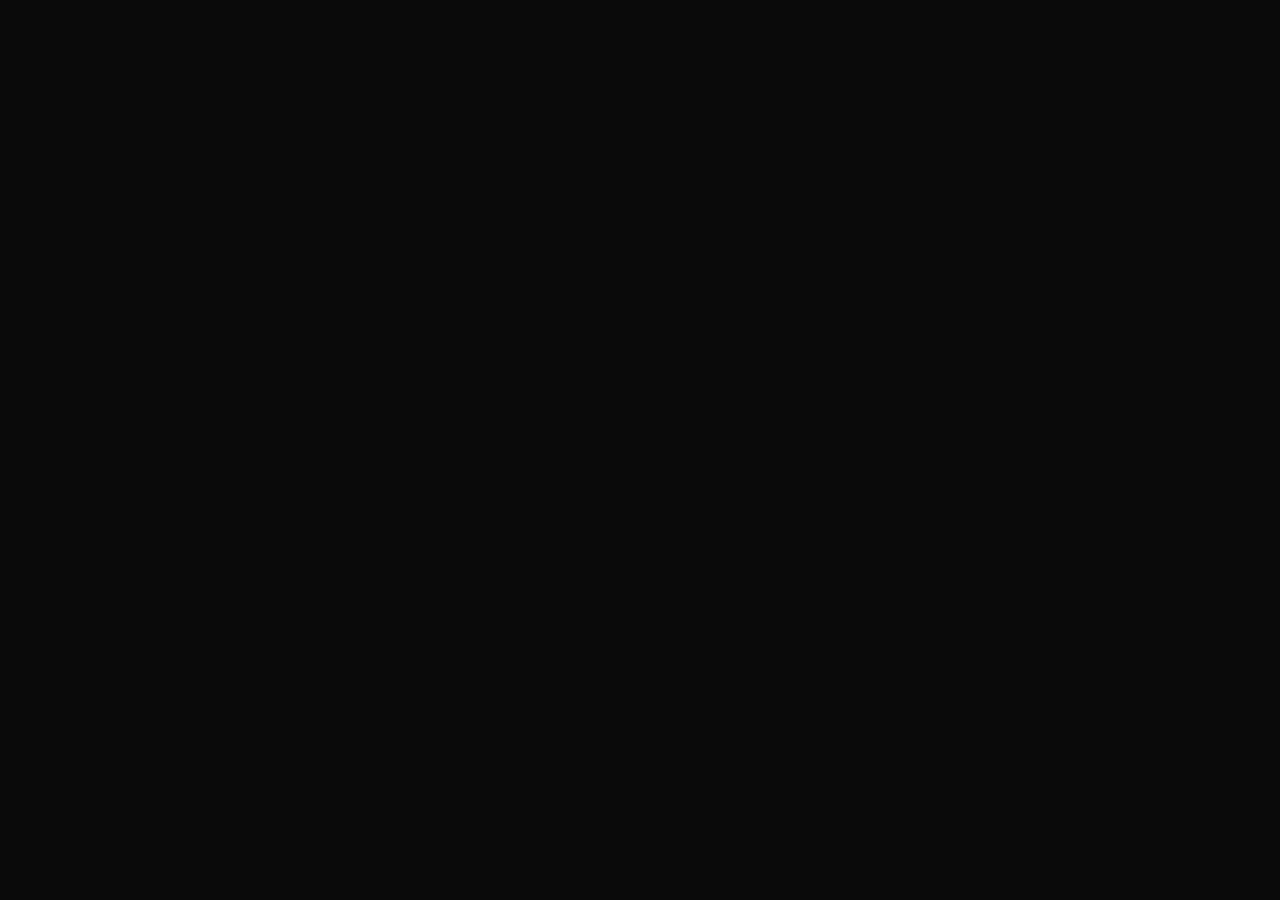
==== index.html @ dc53ba26 "feat: scaffold — HTML skeleton and CSS tokens" ====
<!DOCTYPE html>
<html lang="en">
<head>
  <meta charset="UTF-8">
  <meta name="viewport" content="width=device-width, initial-scale=1.0">
  <meta name="description" content="Rawan Zahreddine — Senior Digital Strategy & Customer Experience Leader. 8 years owning enterprise programs across FinTech, banking, energy, and automotive.">
  <title>Rawan Zahreddine — Digital Strategy & CX</title>
  <link rel="preconnect" href="https://fonts.googleapis.com">
  <link rel="preconnect" href="https://fonts.gstatic.com" crossorigin>
  <link href="https://fonts.googleapis.com/css2?family=Cormorant+Garant:ital,wght@0,300;0,400;1,300&family=Inter:wght@300;400;500;600&display=swap" rel="stylesheet">
  <link rel="stylesheet" href="styles.css">
</head>
<body>

  <nav id="nav"></nav>

  <section id="hero"></section>

  <div id="metrics"></div>

  <section id="work"></section>

  <section id="experience"></section>

  <section id="skills"></section>

  <section id="contact"></section>

  <footer id="footer"></footer>

</body>
</html>
---- styles.css ----
/* ── TOKENS ── */
:root {
  --bg:             #0A0A0A;
  --surface:        #0D0D0D;
  --surface-2:      #111111;
  --border:         #1A1A1A;
  --border-2:       #1E1E1E;
  --gold:           #C9A96E;
  --text-primary:   #FFFFFF;
  --text-secondary: #888888;
  --text-muted:     #555555;
  --text-dim:       #444444;
  --green:          #4CAF50;
  --pad-x:          56px;
  --section-y:      100px;
}

/* ── RESET ── */
*, *::before, *::after { margin: 0; padding: 0; box-sizing: border-box; }
html { scroll-behavior: smooth; }
body {
  background: var(--bg);
  color: var(--text-primary);
  font-family: 'Inter', sans-serif;
  -webkit-font-smoothing: antialiased;
  line-height: 1;
}
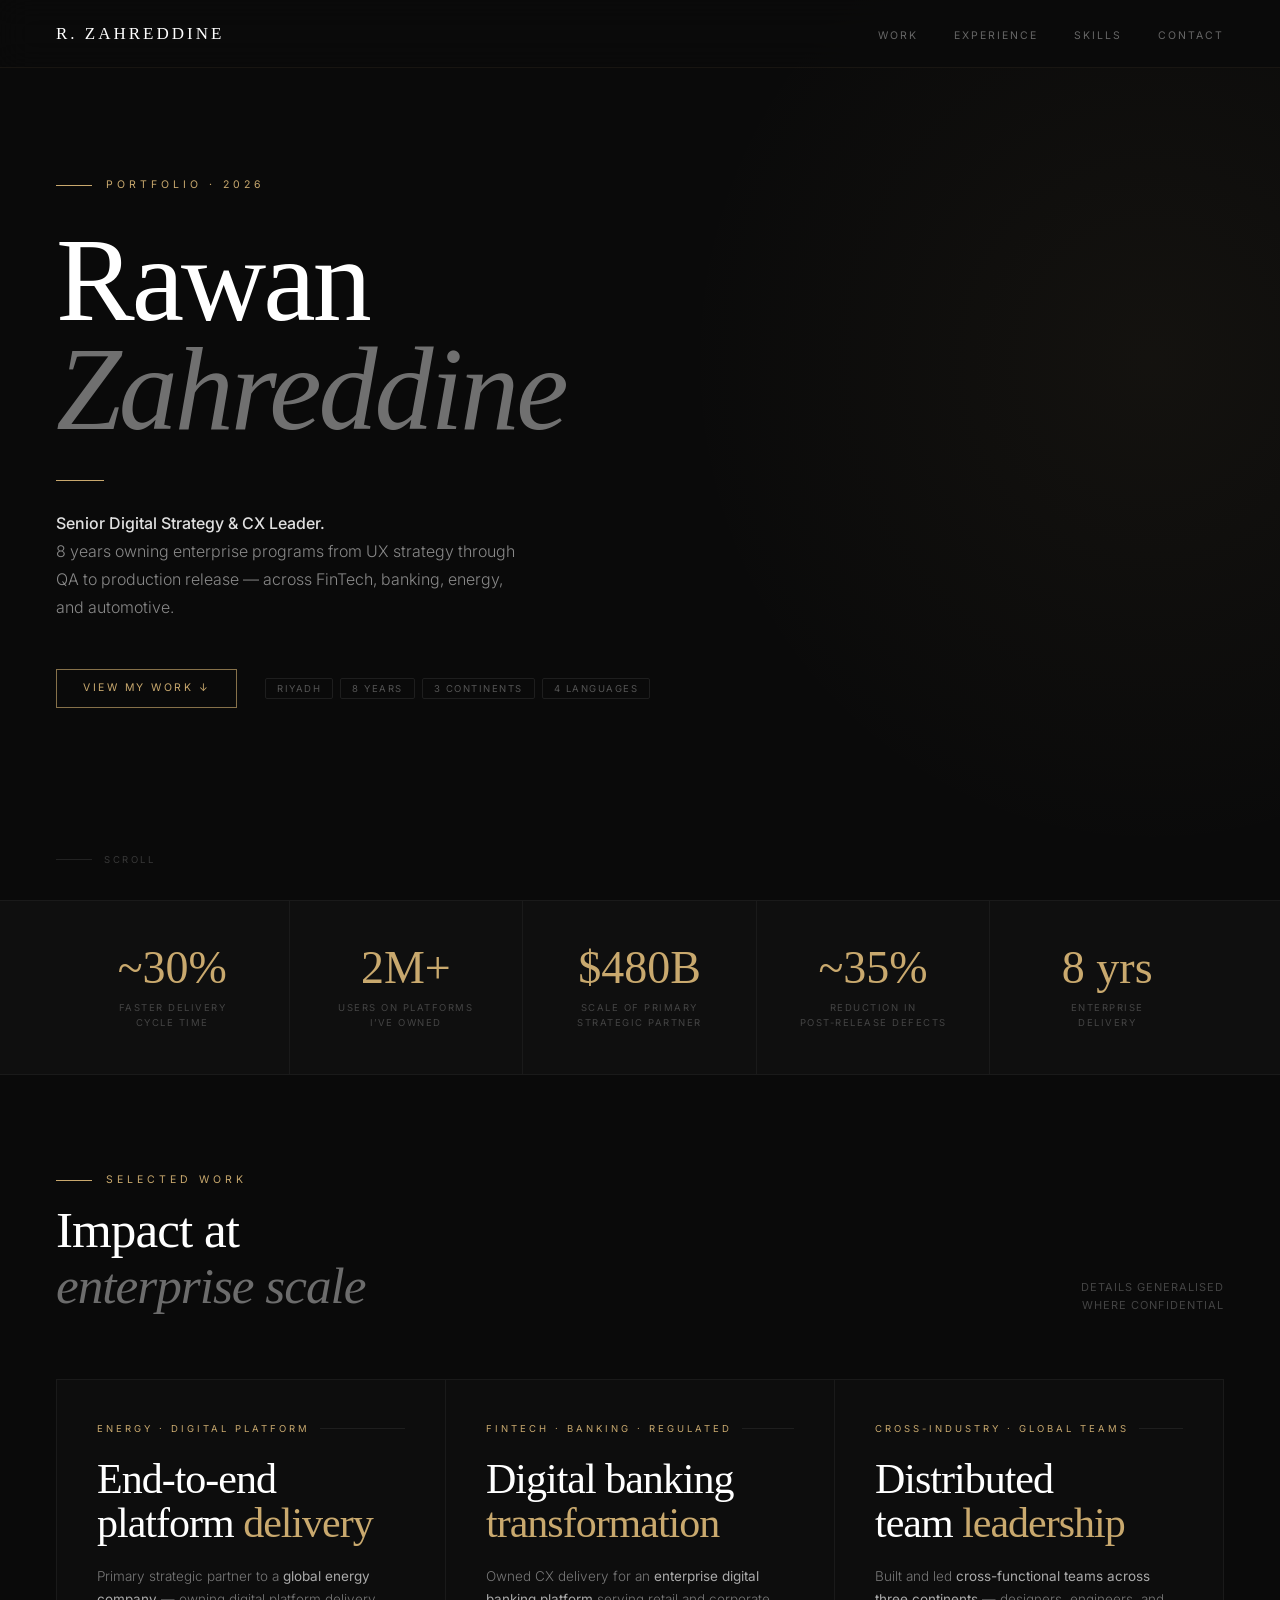
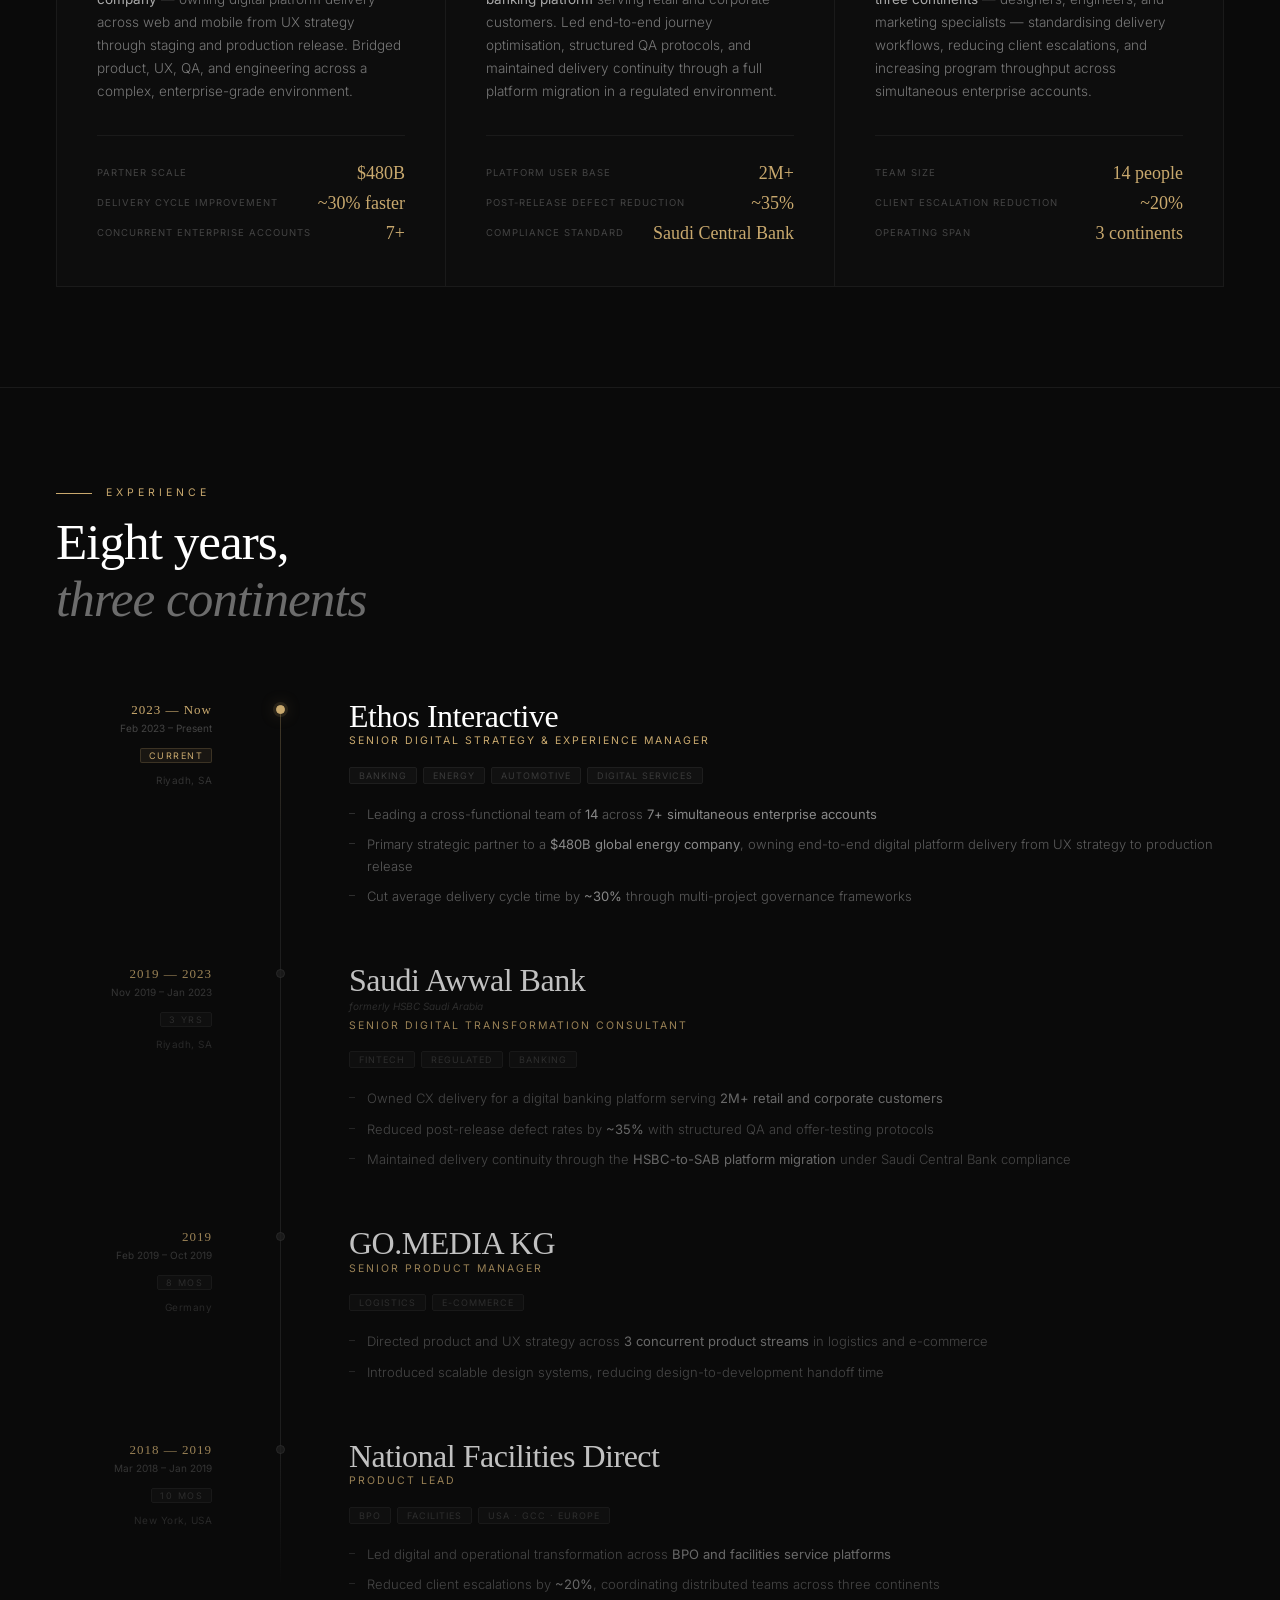
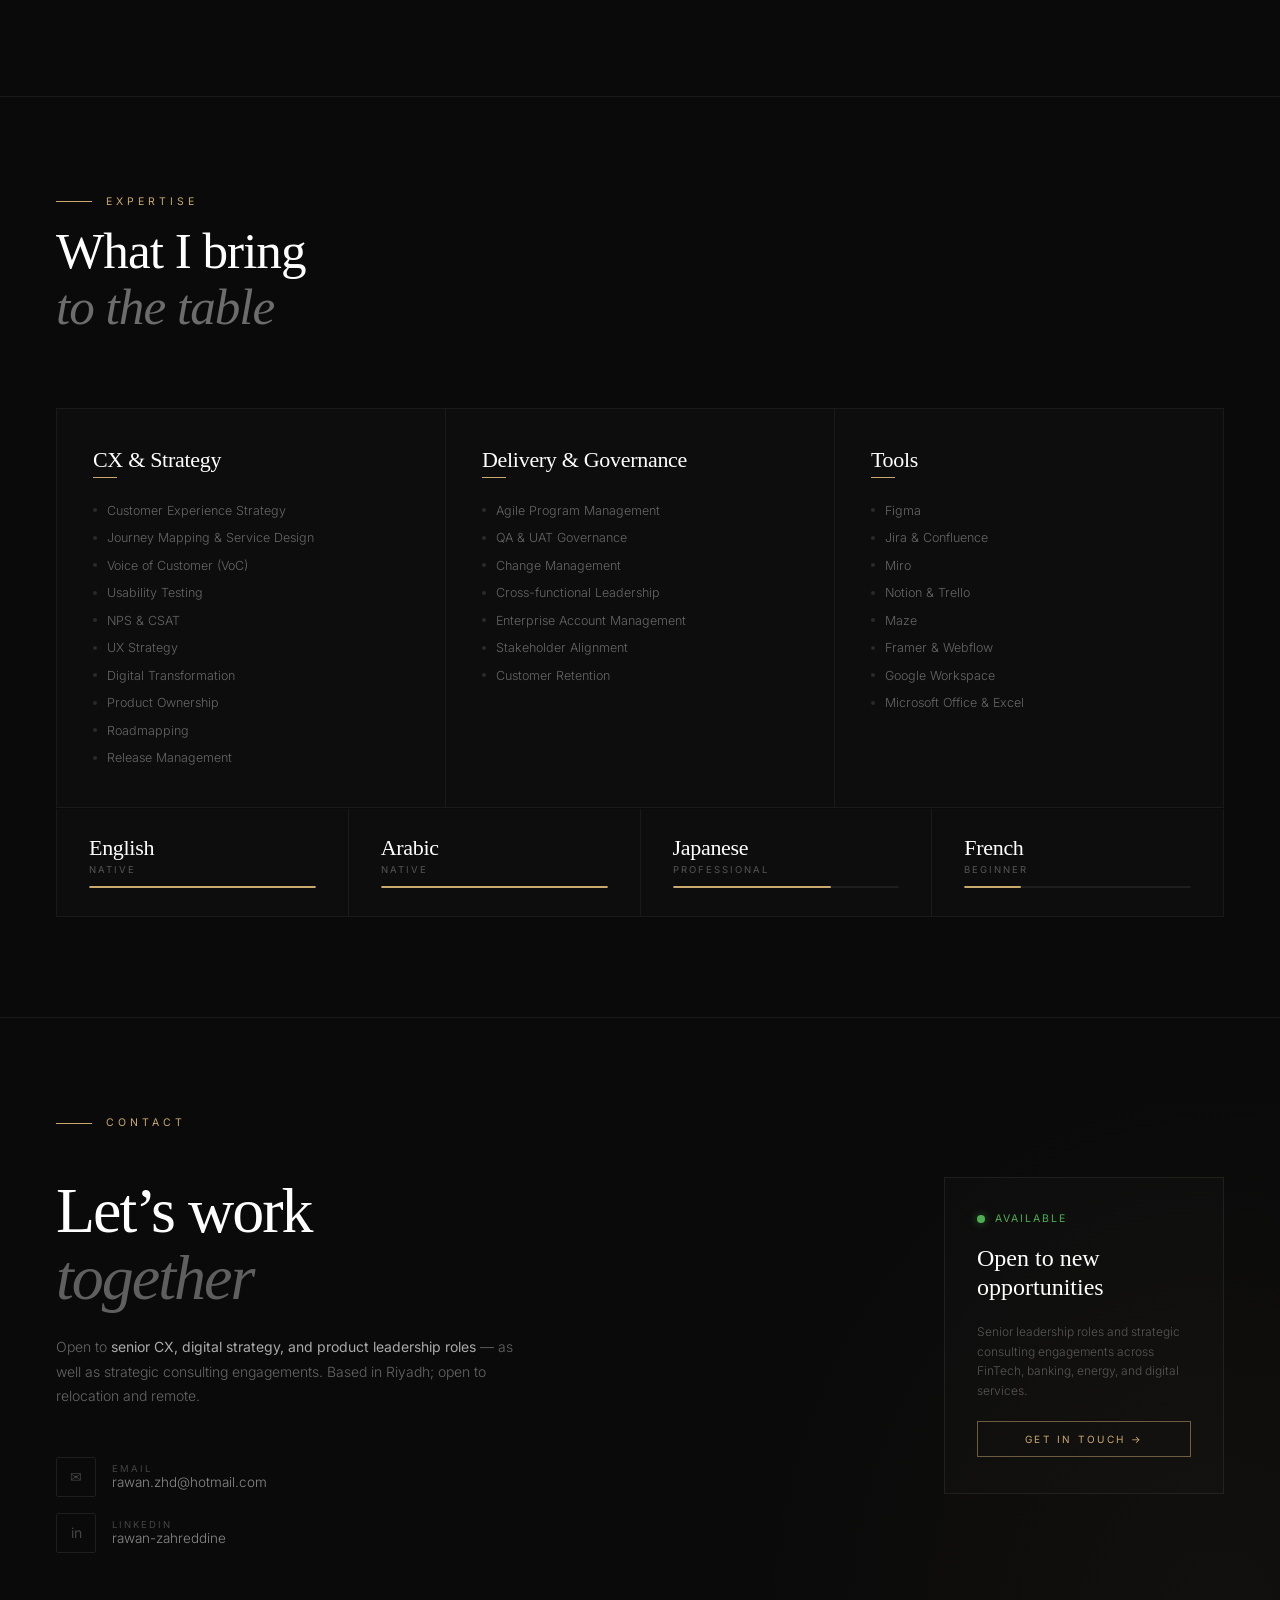
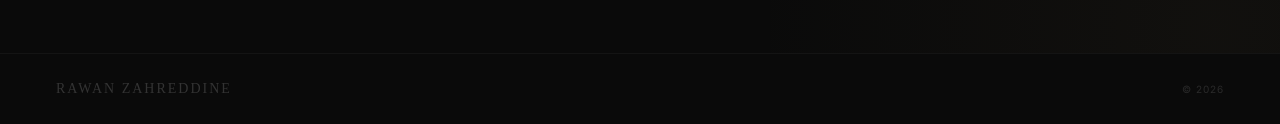
==== commit 538ca936: "feat: complete portfolio — all sections, styles, deploy instructions" ====
--- a/index.html
+++ b/index.html
@@ -4,6 +4,11 @@
   <meta charset="UTF-8">
   <meta name="viewport" content="width=device-width, initial-scale=1.0">
   <meta name="description" content="Rawan Zahreddine — Senior Digital Strategy & Customer Experience Leader. 8 years owning enterprise programs across FinTech, banking, energy, and automotive.">
+  <meta property="og:title" content="Rawan Zahreddine — Digital Strategy & CX">
+  <meta property="og:description" content="Senior Digital Strategy & CX Leader. 8 years owning enterprise programs from UX strategy through QA to production release.">
+  <meta property="og:type" content="website">
+  <meta name="twitter:card" content="summary">
+  <meta name="theme-color" content="#0A0A0A">
   <title>Rawan Zahreddine — Digital Strategy & CX</title>
   <link rel="preconnect" href="https://fonts.googleapis.com">
   <link rel="preconnect" href="https://fonts.gstatic.com" crossorigin>
@@ -12,21 +17,398 @@
 </head>
 <body>
 
-  <nav id="nav"></nav>
-
-  <section id="hero"></section>
-
-  <div id="metrics"></div>
-
-  <section id="work"></section>
-
-  <section id="experience"></section>
-
-  <section id="skills"></section>
-
-  <section id="contact"></section>
-
-  <footer id="footer"></footer>
+  <!-- NAV -->
+  <nav id="nav">
+    <span class="nav-logo">R. Zahreddine</span>
+    <ul class="nav-links">
+      <li><a href="#work">Work</a></li>
+      <li><a href="#experience">Experience</a></li>
+      <li><a href="#skills">Skills</a></li>
+      <li><a href="#contact">Contact</a></li>
+    </ul>
+  </nav>
+
+  <!-- HERO -->
+  <section id="hero">
+    <div class="hero-glow"></div>
+    <div class="hero-body">
+      <div class="hero-eyebrow">
+        <span class="eyebrow-line"></span>
+        Portfolio &middot; 2026
+      </div>
+      <h1 class="hero-name">
+        Rawan
+        <em>Zahreddine</em>
+      </h1>
+      <div class="hero-rule"></div>
+      <p class="hero-tagline">
+        <strong>Senior Digital Strategy &amp; CX Leader.</strong><br>
+        8 years owning enterprise programs from UX strategy through QA to production release &mdash; across FinTech, banking, energy, and automotive.
+      </p>
+      <div class="hero-actions">
+        <a class="cta-btn" href="#work">View My Work &darr;</a>
+        <div class="badge-row">
+          <span class="badge">Riyadh</span>
+          <span class="badge">8 Years</span>
+          <span class="badge">3 Continents</span>
+          <span class="badge">4 Languages</span>
+        </div>
+      </div>
+    </div>
+    <div class="scroll-hint">
+      <span class="scroll-track"></span>
+      Scroll
+    </div>
+  </section>
+
+  <!-- METRICS BAND -->
+  <div id="metrics">
+    <div class="metrics-inner">
+      <div class="metric-item">
+        <div class="metric-number">~30%</div>
+        <div class="metric-label">Faster delivery<br>cycle time</div>
+      </div>
+      <div class="metric-item">
+        <div class="metric-number">2M+</div>
+        <div class="metric-label">Users on platforms<br>I&rsquo;ve owned</div>
+      </div>
+      <div class="metric-item">
+        <div class="metric-number">$480B</div>
+        <div class="metric-label">Scale of primary<br>strategic partner</div>
+      </div>
+      <div class="metric-item">
+        <div class="metric-number">~35%</div>
+        <div class="metric-label">Reduction in<br>post-release defects</div>
+      </div>
+      <div class="metric-item">
+        <div class="metric-number">8 yrs</div>
+        <div class="metric-label">Enterprise<br>delivery</div>
+      </div>
+    </div>
+  </div>
+
+  <!-- IMPACT VIGNETTES -->
+  <section id="work">
+    <div class="section-header">
+      <div>
+        <div class="section-label">
+          <span class="label-line"></span>
+          Selected Work
+        </div>
+        <h2 class="section-title">
+          Impact at<br><em>enterprise scale</em>
+        </h2>
+      </div>
+      <p class="section-note">Details generalised<br>where confidential</p>
+    </div>
+
+    <div class="vignettes-grid">
+      <div class="vignette-card">
+        <div class="vcard-top-bar"></div>
+        <div class="vcard-sector">Energy &middot; Digital Platform</div>
+        <h3 class="vcard-impact">End-to-end<br>platform <span>delivery</span></h3>
+        <p class="vcard-desc">Primary strategic partner to a <strong>global energy company</strong> &mdash; owning digital platform delivery across web and mobile from UX strategy through staging and production release. Bridged product, UX, QA, and engineering across a complex, enterprise-grade environment.</p>
+        <div class="vcard-metrics">
+          <div class="vcard-metric-row">
+            <span class="vcard-key">Partner scale</span>
+            <span class="vcard-val">$480B</span>
+          </div>
+          <div class="vcard-metric-row">
+            <span class="vcard-key">Delivery cycle improvement</span>
+            <span class="vcard-val">~30% faster</span>
+          </div>
+          <div class="vcard-metric-row">
+            <span class="vcard-key">Concurrent enterprise accounts</span>
+            <span class="vcard-val">7+</span>
+          </div>
+        </div>
+      </div>
+
+      <div class="vignette-card">
+        <div class="vcard-top-bar"></div>
+        <div class="vcard-sector">FinTech &middot; Banking &middot; Regulated</div>
+        <h3 class="vcard-impact">Digital banking<br><span>transformation</span></h3>
+        <p class="vcard-desc">Owned CX delivery for an <strong>enterprise digital banking platform</strong> serving retail and corporate customers. Led end-to-end journey optimisation, structured QA protocols, and maintained delivery continuity through a full platform migration in a regulated environment.</p>
+        <div class="vcard-metrics">
+          <div class="vcard-metric-row">
+            <span class="vcard-key">Platform user base</span>
+            <span class="vcard-val">2M+</span>
+          </div>
+          <div class="vcard-metric-row">
+            <span class="vcard-key">Post-release defect reduction</span>
+            <span class="vcard-val">~35%</span>
+          </div>
+          <div class="vcard-metric-row">
+            <span class="vcard-key">Compliance standard</span>
+            <span class="vcard-val">Saudi Central Bank</span>
+          </div>
+        </div>
+      </div>
+
+      <div class="vignette-card">
+        <div class="vcard-top-bar"></div>
+        <div class="vcard-sector">Cross-Industry &middot; Global Teams</div>
+        <h3 class="vcard-impact">Distributed<br>team <span>leadership</span></h3>
+        <p class="vcard-desc">Built and led <strong>cross-functional teams across three continents</strong> &mdash; designers, engineers, and marketing specialists &mdash; standardising delivery workflows, reducing client escalations, and increasing program throughput across simultaneous enterprise accounts.</p>
+        <div class="vcard-metrics">
+          <div class="vcard-metric-row">
+            <span class="vcard-key">Team size</span>
+            <span class="vcard-val">14 people</span>
+          </div>
+          <div class="vcard-metric-row">
+            <span class="vcard-key">Client escalation reduction</span>
+            <span class="vcard-val">~20%</span>
+          </div>
+          <div class="vcard-metric-row">
+            <span class="vcard-key">Operating span</span>
+            <span class="vcard-val">3 continents</span>
+          </div>
+        </div>
+      </div>
+    </div>
+  </section>
+
+  <!-- CAREER TIMELINE -->
+  <section id="experience">
+    <div class="section-label">
+      <span class="label-line"></span>
+      Experience
+    </div>
+    <h2 class="section-title">
+      Eight years,<br><em>three continents</em>
+    </h2>
+
+    <div class="timeline">
+
+      <div class="entry entry--active">
+        <div class="entry-left">
+          <div class="entry-year">2023 &mdash; Now</div>
+          <div class="entry-dates">Feb 2023 &ndash; Present</div>
+          <div class="entry-current">Current</div>
+          <div class="entry-location">Riyadh, SA</div>
+        </div>
+        <div class="entry-dot-col"><div class="entry-dot"></div></div>
+        <div class="entry-content">
+          <div class="entry-company">Ethos Interactive</div>
+          <div class="entry-role">Senior Digital Strategy &amp; Experience Manager</div>
+          <div class="entry-tags">
+            <span class="tag">Banking</span>
+            <span class="tag">Energy</span>
+            <span class="tag">Automotive</span>
+            <span class="tag">Digital Services</span>
+          </div>
+          <ul class="entry-bullets">
+            <li>Leading a cross-functional team of <strong>14</strong> across <strong>7+ simultaneous enterprise accounts</strong></li>
+            <li>Primary strategic partner to a <strong>$480B global energy company</strong>, owning end-to-end digital platform delivery from UX strategy to production release</li>
+            <li>Cut average delivery cycle time by <strong>~30%</strong> through multi-project governance frameworks</li>
+          </ul>
+        </div>
+      </div>
+
+      <div class="entry">
+        <div class="entry-left">
+          <div class="entry-year">2019 &mdash; 2023</div>
+          <div class="entry-dates">Nov 2019 &ndash; Jan 2023</div>
+          <div class="entry-duration">3 yrs</div>
+          <div class="entry-location">Riyadh, SA</div>
+        </div>
+        <div class="entry-dot-col"><div class="entry-dot"></div></div>
+        <div class="entry-content">
+          <div class="entry-company">Saudi Awwal Bank</div>
+          <div class="entry-formerly">formerly HSBC Saudi Arabia</div>
+          <div class="entry-role">Senior Digital Transformation Consultant</div>
+          <div class="entry-tags">
+            <span class="tag">FinTech</span>
+            <span class="tag">Regulated</span>
+            <span class="tag">Banking</span>
+          </div>
+          <ul class="entry-bullets">
+            <li>Owned CX delivery for a digital banking platform serving <strong>2M+ retail and corporate customers</strong></li>
+            <li>Reduced post-release defect rates by <strong>~35%</strong> with structured QA and offer-testing protocols</li>
+            <li>Maintained delivery continuity through the <strong>HSBC-to-SAB platform migration</strong> under Saudi Central Bank compliance</li>
+          </ul>
+        </div>
+      </div>
+
+      <div class="entry">
+        <div class="entry-left">
+          <div class="entry-year">2019</div>
+          <div class="entry-dates">Feb 2019 &ndash; Oct 2019</div>
+          <div class="entry-duration">8 mos</div>
+          <div class="entry-location">Germany</div>
+        </div>
+        <div class="entry-dot-col"><div class="entry-dot"></div></div>
+        <div class="entry-content">
+          <div class="entry-company">GO.MEDIA KG</div>
+          <div class="entry-role">Senior Product Manager</div>
+          <div class="entry-tags">
+            <span class="tag">Logistics</span>
+            <span class="tag">E-commerce</span>
+          </div>
+          <ul class="entry-bullets">
+            <li>Directed product and UX strategy across <strong>3 concurrent product streams</strong> in logistics and e-commerce</li>
+            <li>Introduced scalable design systems, reducing design-to-development handoff time</li>
+          </ul>
+        </div>
+      </div>
+
+      <div class="entry">
+        <div class="entry-left">
+          <div class="entry-year">2018 &mdash; 2019</div>
+          <div class="entry-dates">Mar 2018 &ndash; Jan 2019</div>
+          <div class="entry-duration">10 mos</div>
+          <div class="entry-location">New York, USA</div>
+        </div>
+        <div class="entry-dot-col"><div class="entry-dot"></div></div>
+        <div class="entry-content">
+          <div class="entry-company">National Facilities Direct</div>
+          <div class="entry-role">Product Lead</div>
+          <div class="entry-tags">
+            <span class="tag">BPO</span>
+            <span class="tag">Facilities</span>
+            <span class="tag">USA &middot; GCC &middot; Europe</span>
+          </div>
+          <ul class="entry-bullets">
+            <li>Led digital and operational transformation across <strong>BPO and facilities service platforms</strong></li>
+            <li>Reduced client escalations by <strong>~20%</strong>, coordinating distributed teams across three continents</li>
+          </ul>
+        </div>
+      </div>
+
+    </div>
+  </section>
+
+  <!-- SKILLS & LANGUAGES -->
+  <section id="skills">
+    <div class="section-label">
+      <span class="label-line"></span>
+      Expertise
+    </div>
+    <h2 class="section-title">
+      What I bring<br><em>to the table</em>
+    </h2>
+
+    <div class="skills-grid">
+      <div class="skill-col">
+        <div class="skill-cat">CX &amp; Strategy</div>
+        <div class="skill-cat-line"></div>
+        <div class="skill-list">
+          <span class="skill-item">Customer Experience Strategy</span>
+          <span class="skill-item">Journey Mapping &amp; Service Design</span>
+          <span class="skill-item">Voice of Customer (VoC)</span>
+          <span class="skill-item">Usability Testing</span>
+          <span class="skill-item">NPS &amp; CSAT</span>
+          <span class="skill-item">UX Strategy</span>
+          <span class="skill-item">Digital Transformation</span>
+          <span class="skill-item">Product Ownership</span>
+          <span class="skill-item">Roadmapping</span>
+          <span class="skill-item">Release Management</span>
+        </div>
+      </div>
+      <div class="skill-col">
+        <div class="skill-cat">Delivery &amp; Governance</div>
+        <div class="skill-cat-line"></div>
+        <div class="skill-list">
+          <span class="skill-item">Agile Program Management</span>
+          <span class="skill-item">QA &amp; UAT Governance</span>
+          <span class="skill-item">Change Management</span>
+          <span class="skill-item">Cross-functional Leadership</span>
+          <span class="skill-item">Enterprise Account Management</span>
+          <span class="skill-item">Stakeholder Alignment</span>
+          <span class="skill-item">Customer Retention</span>
+        </div>
+      </div>
+      <div class="skill-col">
+        <div class="skill-cat">Tools</div>
+        <div class="skill-cat-line"></div>
+        <div class="skill-list">
+          <span class="skill-item">Figma</span>
+          <span class="skill-item">Jira &amp; Confluence</span>
+          <span class="skill-item">Miro</span>
+          <span class="skill-item">Notion &amp; Trello</span>
+          <span class="skill-item">Maze</span>
+          <span class="skill-item">Framer &amp; Webflow</span>
+          <span class="skill-item">Google Workspace</span>
+          <span class="skill-item">Microsoft Office &amp; Excel</span>
+        </div>
+      </div>
+    </div>
+
+    <div class="languages-row">
+      <div class="lang-item">
+        <div class="lang-name">English</div>
+        <div class="lang-level">Native</div>
+        <div class="lang-bar"><div class="lang-bar-fill" style="width:100%"></div></div>
+      </div>
+      <div class="lang-item">
+        <div class="lang-name">Arabic</div>
+        <div class="lang-level">Native</div>
+        <div class="lang-bar"><div class="lang-bar-fill" style="width:100%"></div></div>
+      </div>
+      <div class="lang-item">
+        <div class="lang-name">Japanese</div>
+        <div class="lang-level">Professional</div>
+        <div class="lang-bar"><div class="lang-bar-fill" style="width:70%"></div></div>
+      </div>
+      <div class="lang-item">
+        <div class="lang-name">French</div>
+        <div class="lang-level">Beginner</div>
+        <div class="lang-bar"><div class="lang-bar-fill" style="width:25%"></div></div>
+      </div>
+    </div>
+  </section>
+
+  <!-- CONTACT -->
+  <section id="contact">
+    <div class="contact-glow"></div>
+    <div class="section-label">
+      <span class="label-line"></span>
+      Contact
+    </div>
+    <div class="contact-inner">
+      <div class="contact-left">
+        <h2 class="contact-title">
+          Let&rsquo;s work<br><em>together</em>
+        </h2>
+        <p class="contact-desc">
+          Open to <strong>senior CX, digital strategy, and product leadership roles</strong> &mdash; as well as strategic consulting engagements. Based in Riyadh; open to relocation and remote.
+        </p>
+        <div class="contact-links">
+          <a class="contact-link" href="mailto:rawan.zhd@hotmail.com">
+            <div class="contact-link-icon">&#9993;</div>
+            <div class="contact-link-text">
+              <span class="contact-link-label">Email</span>
+              <span class="contact-link-val">rawan.zhd@hotmail.com</span>
+            </div>
+          </a>
+          <a class="contact-link" href="https://linkedin.com/in/rawan-zahreddine-2531191bb" target="_blank" rel="noopener noreferrer">
+            <div class="contact-link-icon">in</div>
+            <div class="contact-link-text">
+              <span class="contact-link-label">LinkedIn</span>
+              <span class="contact-link-val">rawan-zahreddine</span>
+            </div>
+          </a>
+        </div>
+      </div>
+      <div class="contact-right">
+        <div class="availability-card">
+          <div class="avail-dot-row">
+            <div class="avail-dot"></div>
+            <span class="avail-status">Available</span>
+          </div>
+          <div class="avail-title">Open to new opportunities</div>
+          <p class="avail-desc">Senior leadership roles and strategic consulting engagements across FinTech, banking, energy, and digital services.</p>
+          <a class="avail-cta" href="mailto:rawan.zhd@hotmail.com">Get in touch &rarr;</a>
+        </div>
+      </div>
+    </div>
+  </section>
+
+  <!-- FOOTER -->
+  <footer id="footer">
+    <span class="footer-name">Rawan Zahreddine</span>
+    <span class="footer-note">&copy; 2026</span>
+  </footer>
 
 </body>
 </html>
--- a/styles.css
+++ b/styles.css
@@ -25,3 +25,448 @@
   -webkit-font-smoothing: antialiased;
   line-height: 1;
 }
+
+/* ── NAV ── */
+#nav {
+  position: fixed; top: 0; left: 0; right: 0; z-index: 100;
+  height: 68px;
+  display: flex; align-items: center; justify-content: space-between;
+  padding: 0 var(--pad-x);
+  background: rgba(10,10,10,0.9);
+  backdrop-filter: blur(16px);
+  -webkit-backdrop-filter: blur(16px);
+  border-bottom: 1px solid rgba(201,169,110,0.08);
+}
+.nav-logo {
+  font-family: 'Cormorant Garant', serif;
+  font-size: 17px; font-weight: 300;
+  color: var(--text-primary); letter-spacing: 3px; text-transform: uppercase;
+}
+.nav-links { display: flex; gap: 36px; list-style: none; }
+.nav-links a {
+  color: #666; text-decoration: none;
+  font-size: 10.5px; letter-spacing: 2px; text-transform: uppercase;
+  transition: color 0.2s;
+}
+.nav-links a:hover { color: var(--gold); }
+
+/* ── HERO ── */
+#hero {
+  min-height: 100vh;
+  display: flex; align-items: center;
+  padding: 68px var(--pad-x) 80px;
+  position: relative; overflow: hidden;
+}
+.hero-glow {
+  position: absolute; top: 0; right: 0;
+  width: 50%; height: 100%;
+  background: radial-gradient(ellipse at 80% 40%, rgba(201,169,110,0.05) 0%, transparent 65%);
+  pointer-events: none;
+}
+.hero-body { width: 100%; max-width: 680px; }
+.hero-eyebrow {
+  display: flex; align-items: center; gap: 14px;
+  font-size: 10.5px; letter-spacing: 4px; text-transform: uppercase;
+  color: var(--gold); margin-bottom: 36px;
+}
+.eyebrow-line {
+  display: block; width: 36px; height: 1px;
+  background: var(--gold); flex-shrink: 0;
+}
+.hero-name {
+  font-family: 'Cormorant Garant', serif;
+  font-size: clamp(68px, 9.5vw, 118px);
+  font-weight: 300; line-height: 0.92; letter-spacing: -3px;
+  color: var(--text-primary); margin-bottom: 36px;
+}
+.hero-name em {
+  font-style: italic; color: rgba(255,255,255,0.42); display: block;
+}
+.hero-rule { width: 48px; height: 1px; background: var(--gold); margin-bottom: 28px; }
+.hero-tagline {
+  font-size: 16px; line-height: 1.75; color: var(--text-secondary);
+  max-width: 460px; font-weight: 300; margin-bottom: 48px;
+}
+.hero-tagline strong { color: #e0e0e0; font-weight: 500; }
+.hero-actions { display: flex; align-items: center; gap: 28px; flex-wrap: wrap; }
+.cta-btn {
+  display: inline-flex; align-items: center; gap: 12px;
+  padding: 13px 26px; border: 1px solid rgba(201,169,110,0.65);
+  color: var(--gold); font-size: 10.5px; letter-spacing: 2.5px; text-transform: uppercase;
+  text-decoration: none; background: transparent;
+  transition: all 0.25s ease; white-space: nowrap;
+}
+.cta-btn:hover { background: var(--gold); color: var(--bg); border-color: var(--gold); }
+.badge-row { display: flex; gap: 7px; flex-wrap: wrap; align-items: center; }
+.badge {
+  font-size: 9.5px; letter-spacing: 1.5px; text-transform: uppercase;
+  color: var(--text-muted); padding: 5px 11px;
+  border: 1px solid var(--border-2); border-radius: 2px; white-space: nowrap;
+}
+.scroll-hint {
+  position: absolute; bottom: 36px; left: var(--pad-x);
+  display: flex; align-items: center; gap: 12px;
+  color: #383838; font-size: 9.5px; letter-spacing: 2.5px; text-transform: uppercase;
+}
+.scroll-track {
+  width: 36px; height: 1px; background: #222;
+  position: relative; overflow: hidden; display: block;
+}
+.scroll-track::after {
+  content: ''; position: absolute; top: 0; left: -100%;
+  width: 100%; height: 100%; background: var(--gold);
+  animation: sweep 2.2s ease-in-out infinite;
+}
+@keyframes sweep { 0% { left: -100%; } 100% { left: 100%; } }
+
+/* ── METRICS BAND ── */
+#metrics {
+  background: #0F0F0F;
+  border-top: 1px solid var(--border);
+  border-bottom: 1px solid var(--border);
+  padding: 0 var(--pad-x);
+}
+.metrics-inner {
+  display: grid; grid-template-columns: repeat(5, 1fr);
+}
+.metric-item {
+  padding: 44px 16px;
+  display: flex; flex-direction: column;
+  align-items: center; justify-content: center;
+  text-align: center; gap: 10px;
+  border-right: 1px solid var(--border);
+}
+.metric-item:last-child { border-right: none; }
+.metric-number {
+  font-family: 'Cormorant Garant', serif;
+  font-size: 46px; font-weight: 300; color: var(--gold); line-height: 1;
+}
+.metric-label {
+  font-size: 9.5px; letter-spacing: 1.5px; text-transform: uppercase;
+  color: var(--text-dim); line-height: 1.55;
+}
+
+/* ── SHARED SECTION HEADER ── */
+.section-label {
+  display: flex; align-items: center; gap: 14px;
+  font-size: 10.5px; letter-spacing: 4px; text-transform: uppercase;
+  color: var(--gold); margin-bottom: 16px;
+}
+.label-line { display: block; width: 36px; height: 1px; background: var(--gold); }
+.section-title {
+  font-family: 'Cormorant Garant', serif;
+  font-size: clamp(36px, 4vw, 52px); font-weight: 300;
+  line-height: 1.1; letter-spacing: -1px; color: var(--text-primary);
+}
+.section-title em { font-style: italic; color: rgba(255,255,255,0.4); }
+
+/* ── IMPACT VIGNETTES ── */
+#work {
+  padding: var(--section-y) var(--pad-x);
+  border-bottom: 1px solid var(--border);
+}
+.section-header {
+  display: flex; align-items: flex-end; justify-content: space-between;
+  margin-bottom: 64px;
+}
+.section-note {
+  font-size: 11px; color: #444; letter-spacing: 1px;
+  text-transform: uppercase; text-align: right; line-height: 1.6;
+}
+.vignettes-grid {
+  display: grid; grid-template-columns: repeat(3, 1fr);
+  gap: 1px; background: var(--border);
+  border: 1px solid var(--border);
+}
+.vignette-card {
+  background: var(--surface);
+  padding: 44px 40px;
+  display: flex; flex-direction: column;
+  position: relative; overflow: hidden;
+  transition: background 0.3s ease;
+}
+.vignette-card:hover { background: var(--surface-2); }
+.vcard-top-bar {
+  position: absolute; top: 0; left: 0; right: 0; height: 2px;
+  background: var(--gold);
+  transform: scaleX(0); transform-origin: left;
+  transition: transform 0.4s ease;
+}
+.vignette-card:hover .vcard-top-bar { transform: scaleX(1); }
+.vcard-sector {
+  font-size: 9.5px; letter-spacing: 3px; text-transform: uppercase;
+  color: var(--gold); margin-bottom: 24px;
+  display: flex; align-items: center; gap: 10px;
+}
+.vcard-sector::after { content: ''; flex: 1; height: 1px; background: var(--border-2); }
+.vcard-impact {
+  font-family: 'Cormorant Garant', serif;
+  font-size: 42px; font-weight: 300; line-height: 1.05;
+  letter-spacing: -1px; color: var(--text-primary); margin-bottom: 20px;
+}
+.vcard-impact span { color: var(--gold); }
+.vcard-desc {
+  font-size: 13.5px; line-height: 1.7; color: #777;
+  font-weight: 300; margin-bottom: 32px; flex: 1;
+}
+.vcard-desc strong { color: #aaa; font-weight: 400; }
+.vcard-metrics {
+  display: flex; flex-direction: column; gap: 12px;
+  border-top: 1px solid var(--border); padding-top: 28px;
+}
+.vcard-metric-row {
+  display: flex; align-items: center; justify-content: space-between; gap: 16px;
+}
+.vcard-key { font-size: 9.5px; letter-spacing: 1px; text-transform: uppercase; color: var(--text-dim); }
+.vcard-val {
+  font-family: 'Cormorant Garant', serif;
+  font-size: 18px; font-weight: 300; color: var(--gold); white-space: nowrap;
+}
+
+/* ── CAREER TIMELINE ── */
+#experience {
+  padding: var(--section-y) var(--pad-x);
+  border-bottom: 1px solid var(--border);
+}
+#experience .section-title { margin-bottom: 72px; }
+
+.timeline {
+  position: relative;
+  display: flex; flex-direction: column;
+}
+.timeline::before {
+  content: '';
+  position: absolute;
+  left: 224px; top: 10px; bottom: 10px; width: 1px;
+  background: linear-gradient(to bottom, rgba(201,169,110,0.3), var(--border-2) 15%, var(--border-2) 85%, transparent);
+}
+.entry {
+  display: flex;
+  position: relative;
+  padding-bottom: 56px;
+  opacity: 0.75;
+  transition: opacity 0.2s;
+}
+.entry:last-child { padding-bottom: 0; }
+.entry--active { opacity: 1; }
+.entry:hover { opacity: 1; }
+
+.entry-left {
+  width: 196px; flex-shrink: 0;
+  padding-right: 40px; text-align: right; padding-top: 4px;
+}
+.entry-year {
+  font-family: 'Cormorant Garant', serif;
+  font-size: 13px; font-weight: 300; color: var(--gold); letter-spacing: 1px; margin-bottom: 4px;
+}
+.entry-dates { font-size: 10px; color: var(--text-dim); line-height: 1.7; margin-bottom: 8px; }
+.entry-duration {
+  display: inline-block; font-size: 9px; letter-spacing: 1.5px; text-transform: uppercase;
+  color: #383838; background: var(--surface-2);
+  border: 1px solid var(--border-2); padding: 2px 8px; border-radius: 2px; margin-bottom: 8px;
+}
+.entry-current {
+  display: inline-block; font-size: 9px; letter-spacing: 1.5px; text-transform: uppercase;
+  color: var(--gold); background: rgba(201,169,110,0.08);
+  border: 1px solid rgba(201,169,110,0.2); padding: 2px 8px; border-radius: 2px; margin-bottom: 8px;
+}
+.entry-location { font-size: 10px; color: #333; letter-spacing: 0.5px; margin-top: 4px; }
+
+.entry-dot-col {
+  width: 57px; flex-shrink: 0;
+  display: flex; justify-content: center; padding-top: 6px;
+}
+.entry-dot {
+  width: 9px; height: 9px; border-radius: 50%;
+  background: var(--border-2); border: 1.5px solid #333;
+  flex-shrink: 0; position: relative; z-index: 1;
+  transition: background 0.3s, border-color 0.3s, box-shadow 0.3s;
+}
+.entry--active .entry-dot {
+  background: var(--gold); border-color: var(--gold);
+  box-shadow: 0 0 0 3px rgba(201,169,110,0.12), 0 0 16px rgba(201,169,110,0.35);
+}
+.entry:hover .entry-dot { background: var(--gold); border-color: var(--gold); }
+
+.entry-content { flex: 1; padding-left: 40px; }
+.entry-company {
+  font-family: 'Cormorant Garant', serif;
+  font-size: 32px; font-weight: 400; color: var(--text-primary);
+  letter-spacing: -0.5px; line-height: 1.1; margin-bottom: 2px;
+}
+.entry-formerly { font-size: 10px; color: #383838; font-style: italic; margin-bottom: 10px; }
+.entry-role {
+  font-size: 10.5px; letter-spacing: 2px; text-transform: uppercase;
+  color: var(--gold); margin-bottom: 20px;
+}
+.entry-tags { display: flex; gap: 6px; flex-wrap: wrap; margin-bottom: 20px; }
+.tag {
+  font-size: 9px; letter-spacing: 1px; text-transform: uppercase;
+  color: #3A3A3A; background: var(--surface-2);
+  border: 1px solid var(--border-2); border-radius: 2px; padding: 3px 9px;
+}
+.entry-bullets { list-style: none; display: flex; flex-direction: column; gap: 9px; }
+.entry-bullets li {
+  font-size: 13px; line-height: 1.65; color: #5A5A5A;
+  font-weight: 300; padding-left: 18px; position: relative;
+}
+.entry-bullets li::before {
+  content: ''; position: absolute; left: 0; top: 9px;
+  width: 6px; height: 1px; background: #2E2E2E;
+}
+.entry-bullets li strong { color: #888; font-weight: 400; }
+
+/* ── SKILLS ── */
+#skills {
+  padding: var(--section-y) var(--pad-x);
+  border-bottom: 1px solid var(--border);
+}
+#skills .section-title { margin-bottom: 72px; }
+
+.skills-grid {
+  display: grid; grid-template-columns: repeat(3, 1fr);
+  gap: 1px; background: var(--border);
+  border: 1px solid var(--border); margin-bottom: 1px;
+}
+.skill-col { background: var(--surface); padding: 40px 36px; }
+.skill-cat {
+  font-family: 'Cormorant Garant', serif;
+  font-size: 22px; font-weight: 300; color: var(--text-primary);
+  letter-spacing: -0.3px; margin-bottom: 6px;
+}
+.skill-cat-line { width: 24px; height: 1px; background: var(--gold); margin-bottom: 24px; }
+.skill-list { display: flex; flex-direction: column; gap: 10px; }
+.skill-item {
+  display: flex; align-items: center; gap: 10px;
+  font-size: 12.5px; color: #666; font-weight: 300; line-height: 1.4;
+  cursor: default; transition: color 0.2s;
+}
+.skill-item::before {
+  content: ''; display: block; width: 4px; height: 4px;
+  border-radius: 50%; background: #2A2A2A; flex-shrink: 0;
+  transition: background 0.2s;
+}
+.skill-item:hover { color: #aaa; }
+.skill-item:hover::before { background: var(--gold); }
+
+.languages-row {
+  display: grid; grid-template-columns: repeat(4, 1fr);
+  gap: 1px; background: var(--border);
+  border: 1px solid var(--border); border-top: none;
+}
+.lang-item { background: var(--surface); padding: 28px 32px; }
+.lang-name {
+  font-family: 'Cormorant Garant', serif;
+  font-size: 22px; font-weight: 300; color: var(--text-primary);
+  letter-spacing: -0.3px; margin-bottom: 6px;
+}
+.lang-level {
+  font-size: 9.5px; letter-spacing: 2px; text-transform: uppercase;
+  color: var(--text-muted); margin-bottom: 12px;
+}
+.lang-bar {
+  height: 2px; background: var(--border-2); border-radius: 1px;
+  position: relative; overflow: hidden;
+}
+.lang-bar-fill {
+  position: absolute; left: 0; top: 0; bottom: 0;
+  background: var(--gold); border-radius: 1px;
+}
+
+/* ── CONTACT ── */
+#contact {
+  padding: var(--section-y) var(--pad-x);
+  position: relative; overflow: hidden;
+}
+.contact-glow {
+  position: absolute; bottom: -20%; right: -5%;
+  width: 50%; height: 120%;
+  background: radial-gradient(ellipse at 80% 80%, rgba(201,169,110,0.04) 0%, transparent 65%);
+  pointer-events: none;
+}
+#contact .section-label { margin-bottom: 48px; }
+.contact-inner {
+  display: flex; justify-content: space-between;
+  align-items: flex-start; gap: 80px;
+}
+.contact-left { max-width: 480px; }
+.contact-title {
+  font-family: 'Cormorant Garant', serif;
+  font-size: clamp(40px, 5vw, 64px); font-weight: 300;
+  line-height: 1.05; letter-spacing: -2px; color: var(--text-primary);
+  margin-bottom: 24px;
+}
+.contact-title em { font-style: italic; color: rgba(255,255,255,0.35); }
+.contact-desc {
+  font-size: 14px; line-height: 1.75; color: #666;
+  font-weight: 300; margin-bottom: 48px;
+}
+.contact-desc strong { color: #aaa; font-weight: 400; }
+.contact-links { display: flex; flex-direction: column; gap: 16px; }
+.contact-link {
+  display: flex; align-items: center; gap: 16px;
+  text-decoration: none; transition: all 0.2s;
+}
+.contact-link-icon {
+  width: 40px; height: 40px; border: 1px solid var(--border-2);
+  display: flex; align-items: center; justify-content: center;
+  font-size: 14px; color: var(--text-dim); border-radius: 2px;
+  transition: all 0.2s; flex-shrink: 0;
+}
+.contact-link:hover .contact-link-icon {
+  border-color: var(--gold); color: var(--gold);
+  background: rgba(201,169,110,0.05);
+}
+.contact-link-text { display: flex; flex-direction: column; gap: 2px; }
+.contact-link-label {
+  font-size: 9.5px; letter-spacing: 2px; text-transform: uppercase; color: var(--text-dim);
+}
+.contact-link-val {
+  font-size: 13.5px; color: var(--text-secondary); font-weight: 300;
+  transition: color 0.2s;
+}
+.contact-link:hover .contact-link-val { color: var(--gold); }
+
+.contact-right { flex-shrink: 0; width: 280px; }
+.availability-card {
+  background: var(--surface); border: 1px solid var(--border-2);
+  padding: 36px 32px;
+  display: flex; flex-direction: column; gap: 20px;
+}
+.avail-dot-row { display: flex; align-items: center; gap: 10px; }
+.avail-dot {
+  width: 8px; height: 8px; border-radius: 50%; background: var(--green);
+  box-shadow: 0 0 8px rgba(76,175,80,0.5); flex-shrink: 0;
+  animation: avail-pulse 2.5s ease-in-out infinite;
+}
+@keyframes avail-pulse {
+  0%, 100% { box-shadow: 0 0 8px rgba(76,175,80,0.5); }
+  50%       { box-shadow: 0 0 16px rgba(76,175,80,0.8); }
+}
+.avail-status {
+  font-size: 10.5px; letter-spacing: 2px; text-transform: uppercase; color: var(--green);
+}
+.avail-title {
+  font-family: 'Cormorant Garant', serif;
+  font-size: 24px; font-weight: 300; color: var(--text-primary); line-height: 1.2;
+}
+.avail-desc { font-size: 12px; color: var(--text-muted); line-height: 1.65; font-weight: 300; }
+.avail-cta {
+  display: inline-flex; align-items: center; justify-content: center; gap: 10px;
+  padding: 12px 20px; border: 1px solid rgba(201,169,110,0.5);
+  color: var(--gold); font-size: 10px; letter-spacing: 2.5px; text-transform: uppercase;
+  text-decoration: none; background: transparent; transition: all 0.25s ease;
+}
+.avail-cta:hover { background: var(--gold); color: var(--bg); border-color: var(--gold); }
+
+/* ── FOOTER ── */
+#footer {
+  padding: 28px var(--pad-x);
+  border-top: 1px solid #141414;
+  display: flex; justify-content: space-between; align-items: center;
+}
+.footer-name {
+  font-family: 'Cormorant Garant', serif;
+  font-size: 14px; font-weight: 300; color: #333; letter-spacing: 2px; text-transform: uppercase;
+}
+.footer-note { font-size: 10px; color: #2A2A2A; letter-spacing: 1px; }
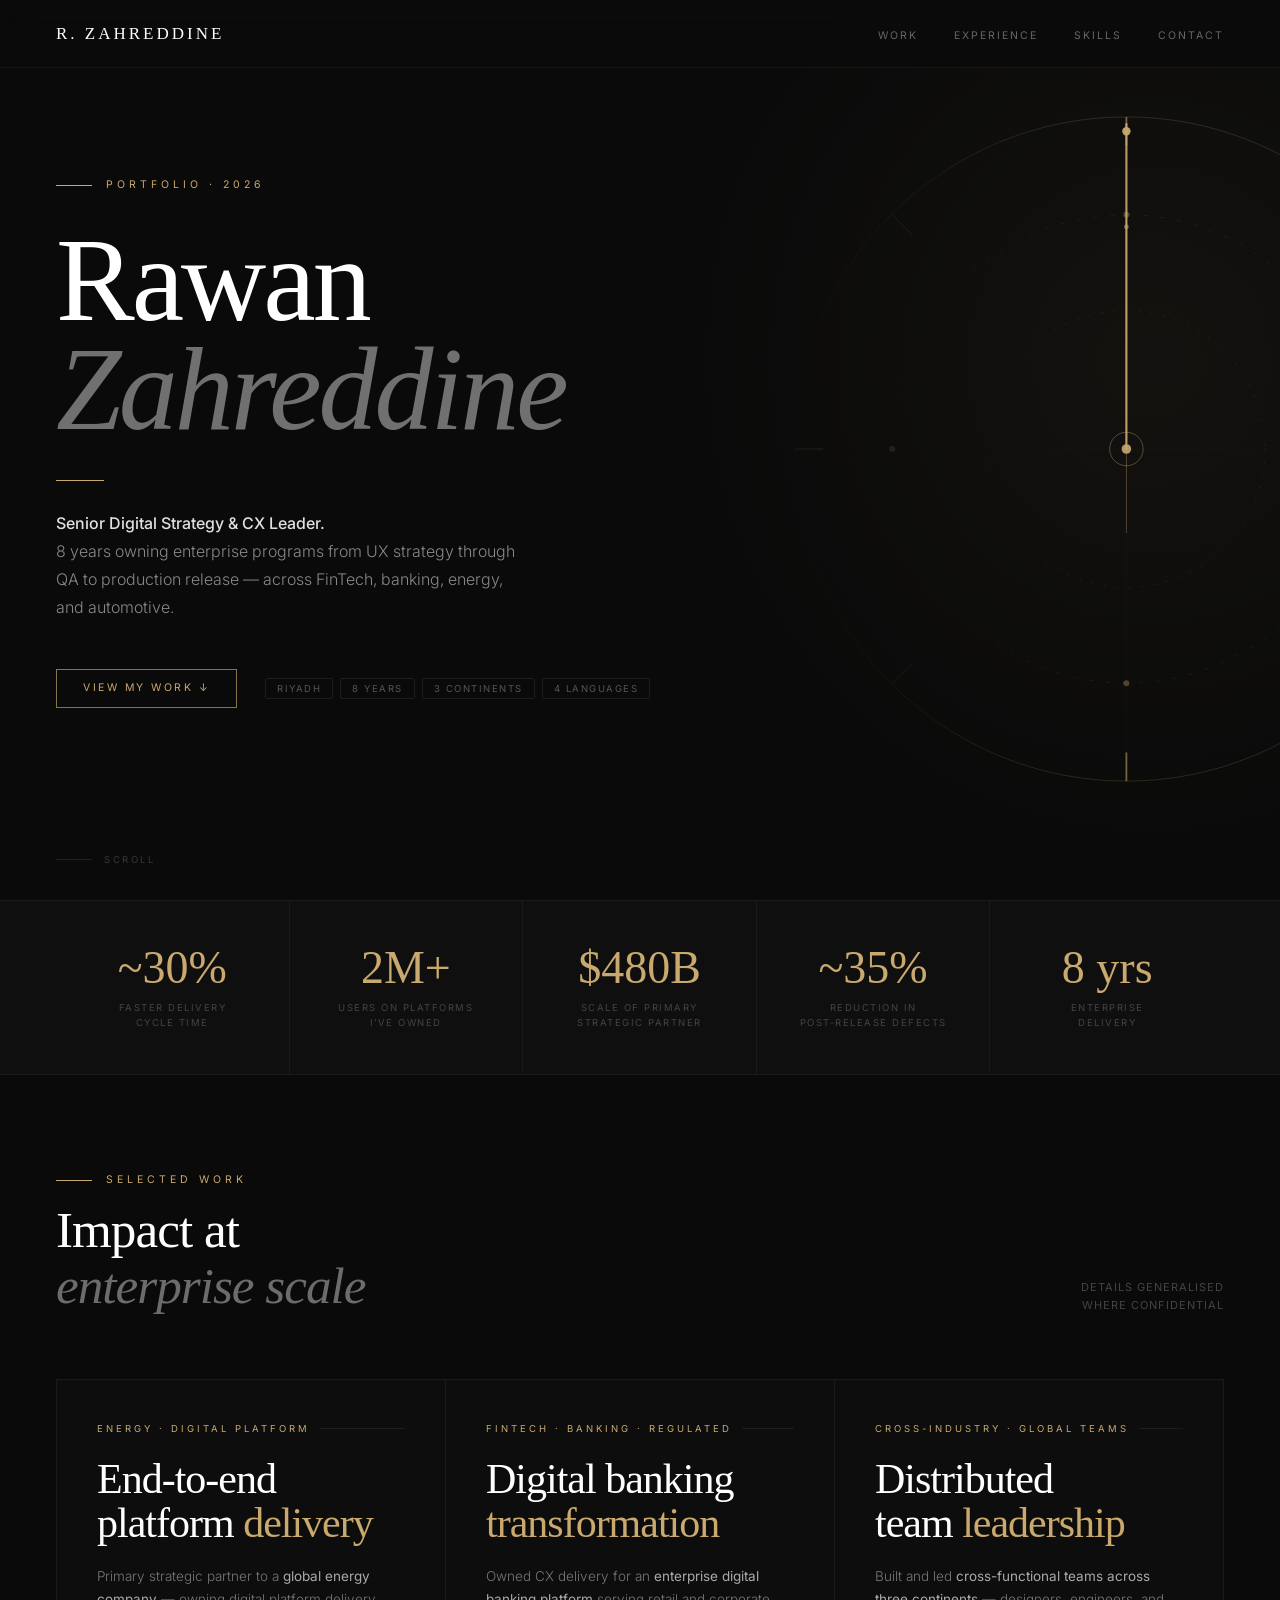
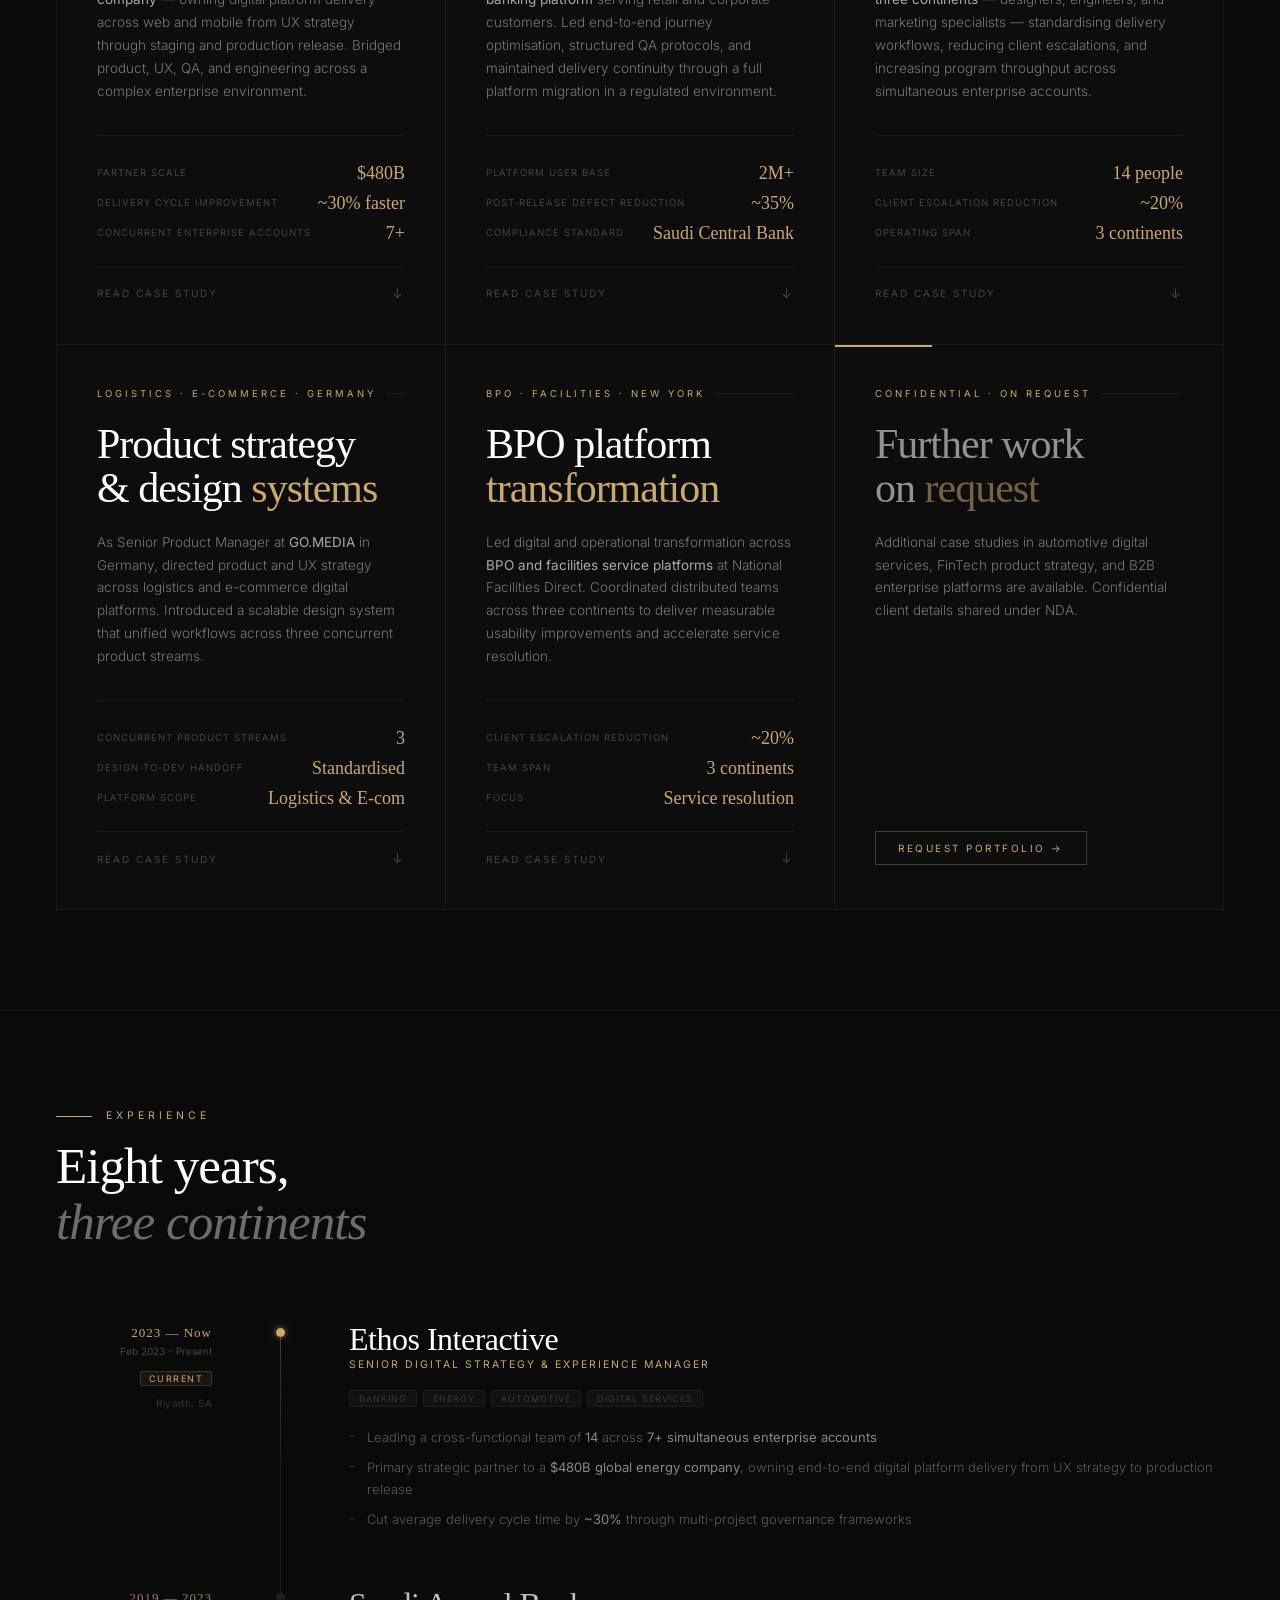
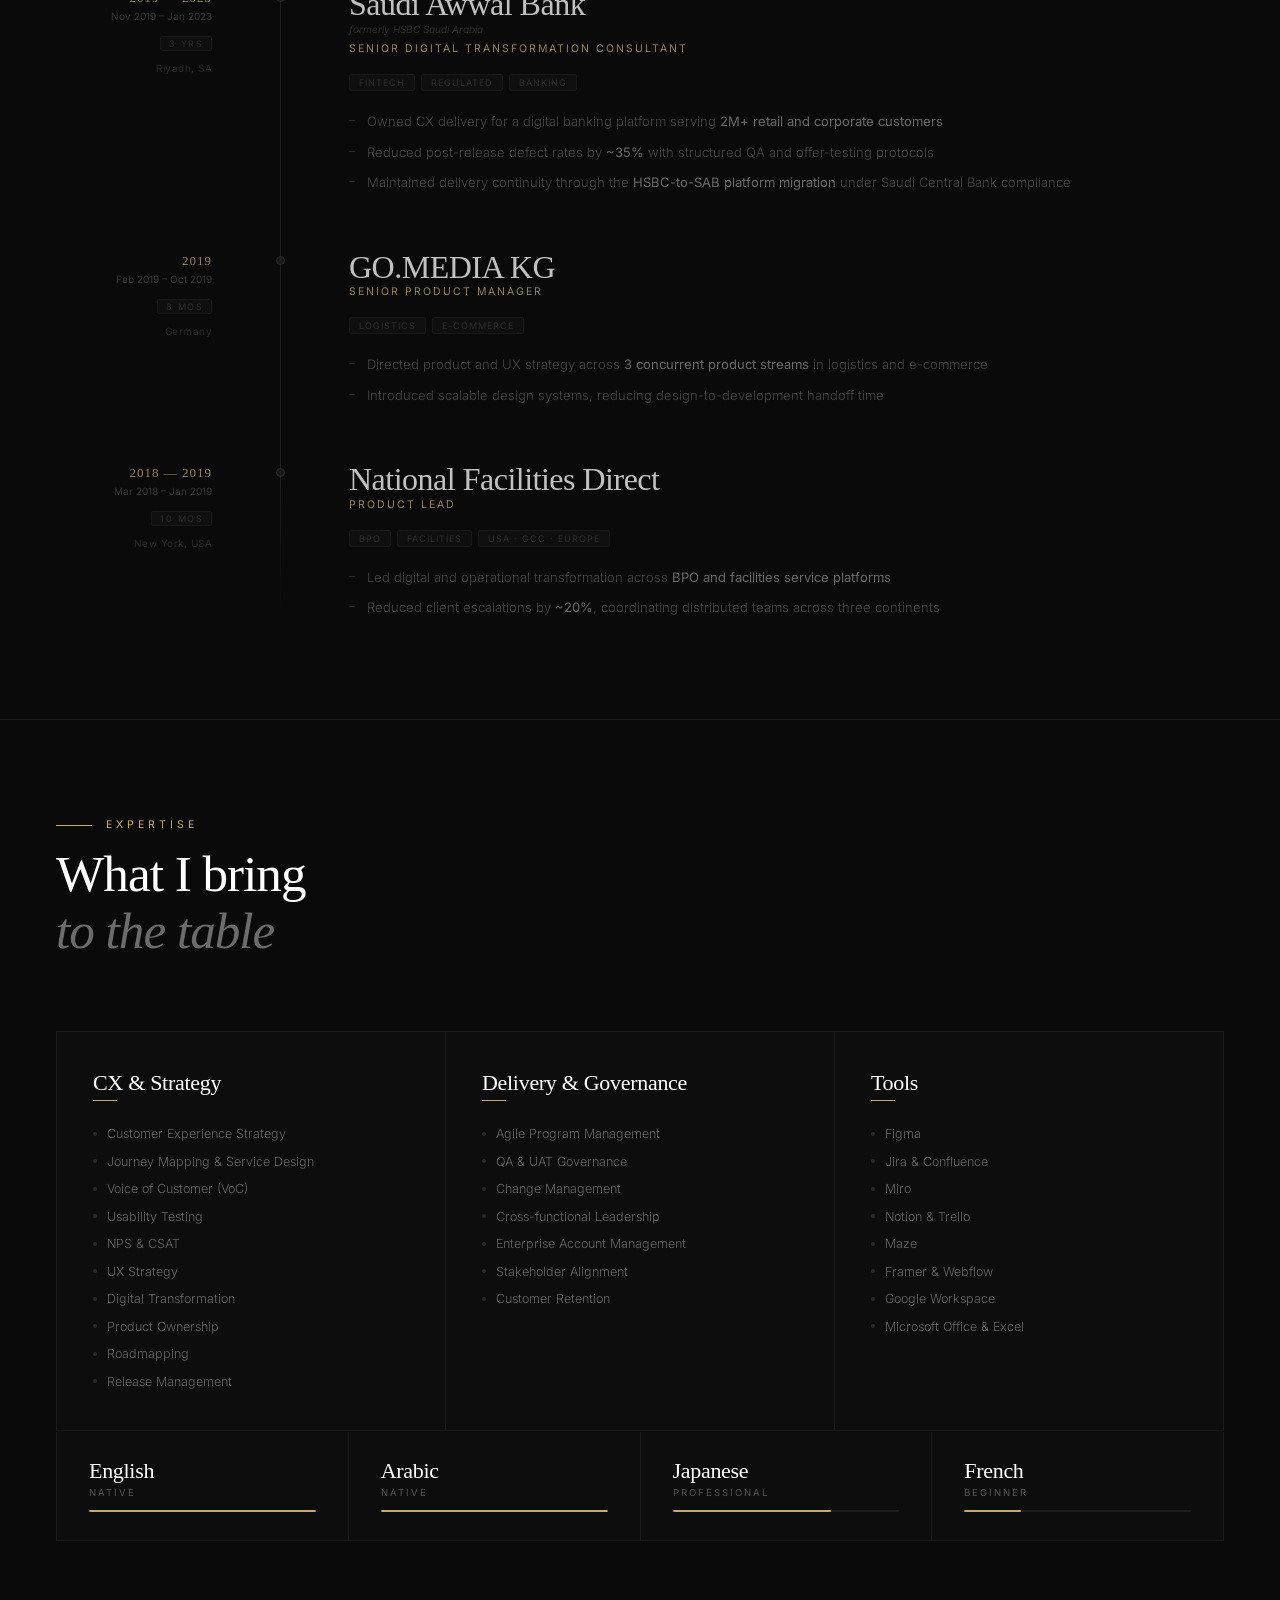
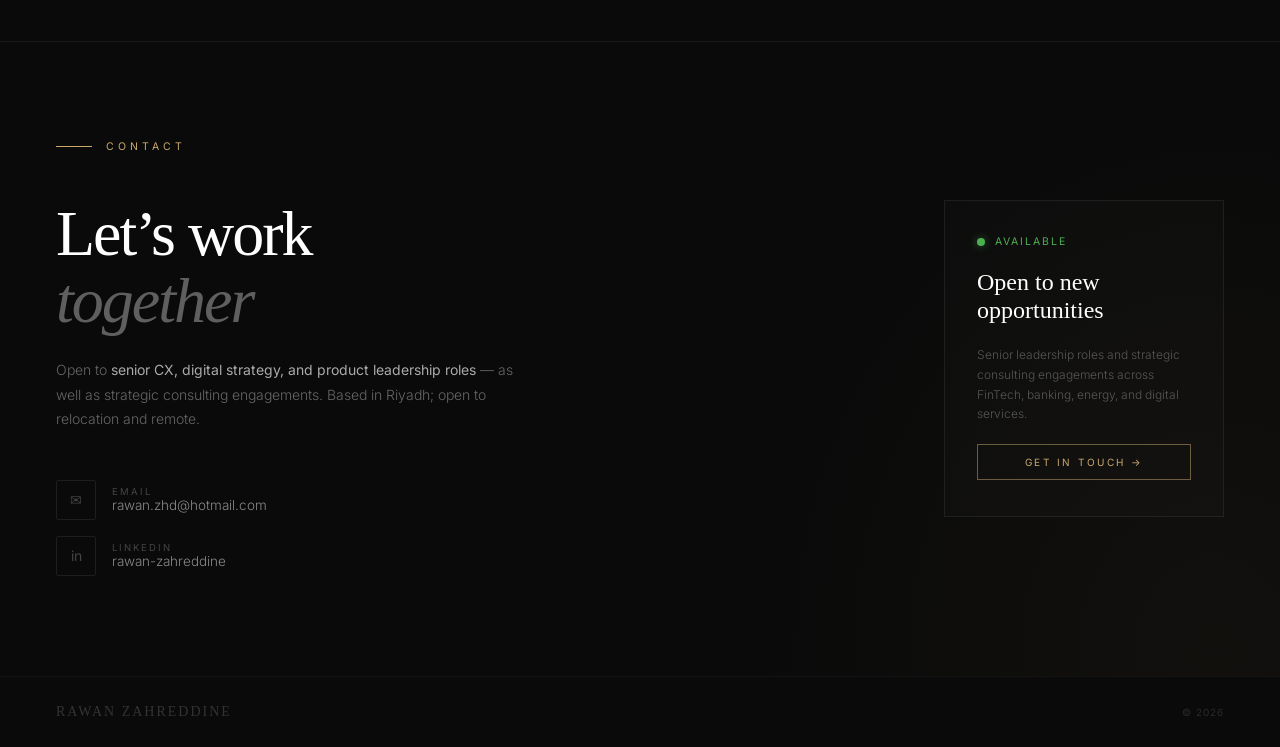
==== commit 351f1ee3: "feat: expandable case studies, animated compass, headshot processing - 5 project cards as <details>/" ====
--- a/index.html
+++ b/index.html
@@ -55,6 +55,48 @@
         </div>
       </div>
     </div>
+    <div class="hero-compass" aria-hidden="true">
+      <svg class="compass-svg" viewBox="0 0 600 600" fill="none" xmlns="http://www.w3.org/2000/svg">
+        <!-- Outer ring -->
+        <circle cx="300" cy="300" r="278" stroke="#C9A96E" stroke-width="0.7" stroke-opacity="0.22"/>
+        <!-- Cardinal tick marks -->
+        <line x1="300" y1="22"  x2="300" y2="46"  stroke="#C9A96E" stroke-width="1.5" stroke-opacity="0.55"/>
+        <line x1="578" y1="300" x2="554" y2="300" stroke="#C9A96E" stroke-width="1.5" stroke-opacity="0.55"/>
+        <line x1="300" y1="578" x2="300" y2="554" stroke="#C9A96E" stroke-width="1.5" stroke-opacity="0.55"/>
+        <line x1="22"  y1="300" x2="46"  y2="300" stroke="#C9A96E" stroke-width="1.5" stroke-opacity="0.55"/>
+        <!-- Minor tick marks at 45° -->
+        <line x1="496" y1="104" x2="479" y2="121" stroke="#C9A96E" stroke-width="0.8" stroke-opacity="0.3"/>
+        <line x1="496" y1="496" x2="479" y2="479" stroke="#C9A96E" stroke-width="0.8" stroke-opacity="0.3"/>
+        <line x1="104" y1="496" x2="121" y2="479" stroke="#C9A96E" stroke-width="0.8" stroke-opacity="0.3"/>
+        <line x1="104" y1="104" x2="121" y2="121" stroke="#C9A96E" stroke-width="0.8" stroke-opacity="0.3"/>
+        <!-- Mid ring dashed -->
+        <circle cx="300" cy="300" r="196" stroke="#C9A96E" stroke-width="0.5" stroke-opacity="0.16" stroke-dasharray="3 11"/>
+        <!-- Cardinal dots on mid ring -->
+        <circle cx="300" cy="104" r="2.5" fill="#C9A96E" fill-opacity="0.35"/>
+        <circle cx="496" cy="300" r="2.5" fill="#C9A96E" fill-opacity="0.35"/>
+        <circle cx="300" cy="496" r="2.5" fill="#C9A96E" fill-opacity="0.35"/>
+        <circle cx="104" cy="300" r="2.5" fill="#C9A96E" fill-opacity="0.35"/>
+        <!-- Inner ring -->
+        <circle cx="300" cy="300" r="116" stroke="#C9A96E" stroke-width="0.5" stroke-opacity="0.2" stroke-dasharray="1.5 9"/>
+        <!-- Crosshair guides (very faint) -->
+        <line x1="300" y1="22"  x2="300" y2="578" stroke="#C9A96E" stroke-width="0.3" stroke-opacity="0.08"/>
+        <line x1="22"  y1="300" x2="578" y2="300" stroke="#C9A96E" stroke-width="0.3" stroke-opacity="0.08"/>
+        <!-- Centre hub -->
+        <circle cx="300" cy="300" r="14" stroke="#C9A96E" stroke-width="0.8" stroke-opacity="0.4"/>
+        <circle cx="300" cy="300" r="4"  fill="#C9A96E"   fill-opacity="0.9"/>
+        <!-- Primary rotating arm (25s) -->
+        <g class="compass-arm-primary">
+          <line x1="300" y1="300" x2="300" y2="28" stroke="#C9A96E" stroke-width="1.8" stroke-opacity="0.9" stroke-linecap="round"/>
+          <line x1="300" y1="300" x2="300" y2="370" stroke="#C9A96E" stroke-width="0.8" stroke-opacity="0.35" stroke-linecap="round"/>
+          <circle cx="300" cy="34" r="3.5" fill="#C9A96E" fill-opacity="0.95"/>
+        </g>
+        <!-- Secondary counter-rotating arm (50s) -->
+        <g class="compass-arm-secondary">
+          <line x1="300" y1="300" x2="300" y2="108" stroke="#C9A96E" stroke-width="0.9" stroke-opacity="0.45" stroke-linecap="round"/>
+          <circle cx="300" cy="114" r="2" fill="#C9A96E" fill-opacity="0.55"/>
+        </g>
+      </svg>
+    </div>
     <div class="scroll-hint">
       <span class="scroll-track"></span>
       Scroll
@@ -103,68 +145,263 @@
     </div>
 
     <div class="vignettes-grid">
-      <div class="vignette-card">
-        <div class="vcard-top-bar"></div>
-        <div class="vcard-sector">Energy &middot; Digital Platform</div>
-        <h3 class="vcard-impact">End-to-end<br>platform <span>delivery</span></h3>
-        <p class="vcard-desc">Primary strategic partner to a <strong>global energy company</strong> &mdash; owning digital platform delivery across web and mobile from UX strategy through staging and production release. Bridged product, UX, QA, and engineering across a complex, enterprise-grade environment.</p>
-        <div class="vcard-metrics">
-          <div class="vcard-metric-row">
-            <span class="vcard-key">Partner scale</span>
-            <span class="vcard-val">$480B</span>
-          </div>
-          <div class="vcard-metric-row">
-            <span class="vcard-key">Delivery cycle improvement</span>
-            <span class="vcard-val">~30% faster</span>
-          </div>
-          <div class="vcard-metric-row">
-            <span class="vcard-key">Concurrent enterprise accounts</span>
-            <span class="vcard-val">7+</span>
-          </div>
-        </div>
-      </div>
-
-      <div class="vignette-card">
-        <div class="vcard-top-bar"></div>
-        <div class="vcard-sector">FinTech &middot; Banking &middot; Regulated</div>
-        <h3 class="vcard-impact">Digital banking<br><span>transformation</span></h3>
-        <p class="vcard-desc">Owned CX delivery for an <strong>enterprise digital banking platform</strong> serving retail and corporate customers. Led end-to-end journey optimisation, structured QA protocols, and maintained delivery continuity through a full platform migration in a regulated environment.</p>
-        <div class="vcard-metrics">
-          <div class="vcard-metric-row">
-            <span class="vcard-key">Platform user base</span>
-            <span class="vcard-val">2M+</span>
-          </div>
-          <div class="vcard-metric-row">
-            <span class="vcard-key">Post-release defect reduction</span>
-            <span class="vcard-val">~35%</span>
-          </div>
-          <div class="vcard-metric-row">
-            <span class="vcard-key">Compliance standard</span>
-            <span class="vcard-val">Saudi Central Bank</span>
-          </div>
-        </div>
-      </div>
-
-      <div class="vignette-card">
-        <div class="vcard-top-bar"></div>
-        <div class="vcard-sector">Cross-Industry &middot; Global Teams</div>
-        <h3 class="vcard-impact">Distributed<br>team <span>leadership</span></h3>
-        <p class="vcard-desc">Built and led <strong>cross-functional teams across three continents</strong> &mdash; designers, engineers, and marketing specialists &mdash; standardising delivery workflows, reducing client escalations, and increasing program throughput across simultaneous enterprise accounts.</p>
-        <div class="vcard-metrics">
-          <div class="vcard-metric-row">
-            <span class="vcard-key">Team size</span>
-            <span class="vcard-val">14 people</span>
-          </div>
-          <div class="vcard-metric-row">
-            <span class="vcard-key">Client escalation reduction</span>
-            <span class="vcard-val">~20%</span>
-          </div>
-          <div class="vcard-metric-row">
-            <span class="vcard-key">Operating span</span>
-            <span class="vcard-val">3 continents</span>
-          </div>
-        </div>
-      </div>
+
+      <!-- Card 1: Energy Platform Delivery -->
+      <details class="vignette-card">
+        <summary>
+          <div class="vcard-top-bar"></div>
+          <div class="vcard-sector">Energy &middot; Digital Platform</div>
+          <h3 class="vcard-impact">End-to-end<br>platform <span>delivery</span></h3>
+          <p class="vcard-desc">Primary strategic partner to a <strong>global energy company</strong> &mdash; owning digital platform delivery across web and mobile from UX strategy through staging and production release. Bridged product, UX, QA, and engineering across a complex enterprise environment.</p>
+          <div class="vcard-metrics">
+            <div class="vcard-metric-row">
+              <span class="vcard-key">Partner scale</span>
+              <span class="vcard-val">$480B</span>
+            </div>
+            <div class="vcard-metric-row">
+              <span class="vcard-key">Delivery cycle improvement</span>
+              <span class="vcard-val">~30% faster</span>
+            </div>
+            <div class="vcard-metric-row">
+              <span class="vcard-key">Concurrent enterprise accounts</span>
+              <span class="vcard-val">7+</span>
+            </div>
+          </div>
+          <div class="vcard-expand-row">
+            <span class="vcard-expand-label">Read case study</span>
+            <span class="vcard-expand-arrow">&#8595;</span>
+          </div>
+        </summary>
+        <div class="vcard-expanded">
+          <div class="cs-grid">
+            <div class="cs-block">
+              <div class="cs-block-label">Challenge</div>
+              <p class="cs-body">A global energy company with a $480B valuation needed a delivery partner to own the full digital lifecycle &mdash; from UX strategy through staging to production release across web and mobile. The environment demanded synchronised execution across multiple workstreams with minimal tolerance for delays or quality gaps.</p>
+            </div>
+            <div class="cs-block">
+              <div class="cs-block-label">Approach</div>
+              <ul class="cs-bullets">
+                <li>Operated as primary strategic partner, accountable end-to-end for delivery continuity</li>
+                <li>Established multi-project governance frameworks for simultaneous workstreams</li>
+                <li>Standardised UX-to-release pipeline with defined handoff protocols between design, QA, and engineering</li>
+                <li>Bridged stakeholder communication across product, technology, and executive layers</li>
+              </ul>
+            </div>
+            <div class="cs-block cs-block--outcome">
+              <div class="cs-block-label">Outcome</div>
+              <p class="cs-body">Cut average delivery cycle time by ~30%. Maintained delivery continuity and program quality across 7+ simultaneous enterprise accounts, with this partnership as the anchor engagement throughout.</p>
+            </div>
+          </div>
+        </div>
+      </details>
+
+      <!-- Card 2: Digital Banking Transformation -->
+      <details class="vignette-card">
+        <summary>
+          <div class="vcard-top-bar"></div>
+          <div class="vcard-sector">FinTech &middot; Banking &middot; Regulated</div>
+          <h3 class="vcard-impact">Digital banking<br><span>transformation</span></h3>
+          <p class="vcard-desc">Owned CX delivery for an <strong>enterprise digital banking platform</strong> serving retail and corporate customers. Led end-to-end journey optimisation, structured QA protocols, and maintained delivery continuity through a full platform migration in a regulated environment.</p>
+          <div class="vcard-metrics">
+            <div class="vcard-metric-row">
+              <span class="vcard-key">Platform user base</span>
+              <span class="vcard-val">2M+</span>
+            </div>
+            <div class="vcard-metric-row">
+              <span class="vcard-key">Post-release defect reduction</span>
+              <span class="vcard-val">~35%</span>
+            </div>
+            <div class="vcard-metric-row">
+              <span class="vcard-key">Compliance standard</span>
+              <span class="vcard-val">Saudi Central Bank</span>
+            </div>
+          </div>
+          <div class="vcard-expand-row">
+            <span class="vcard-expand-label">Read case study</span>
+            <span class="vcard-expand-arrow">&#8595;</span>
+          </div>
+        </summary>
+        <div class="vcard-expanded">
+          <div class="cs-grid">
+            <div class="cs-block">
+              <div class="cs-block-label">Challenge</div>
+              <p class="cs-body">Saudi Awwal Bank (formerly HSBC Saudi Arabia) required end-to-end CX ownership for a platform serving 2M+ retail and corporate customers &mdash; in a tightly regulated environment undergoing a full HSBC-to-SAB platform migration under Saudi Central Bank compliance requirements.</p>
+            </div>
+            <div class="cs-block">
+              <div class="cs-block-label">Approach</div>
+              <ul class="cs-bullets">
+                <li>Owned the full CX delivery cycle from journey design through QA sign-off to production release</li>
+                <li>Introduced structured offer-testing and defect-tracking protocols tailored to a regulated banking context</li>
+                <li>Maintained SAMA compliance alignment and regulatory timelines throughout the migration</li>
+                <li>Optimised end-to-end customer journeys to improve on-platform engagement and task completion rates</li>
+              </ul>
+            </div>
+            <div class="cs-block cs-block--outcome">
+              <div class="cs-block-label">Outcome</div>
+              <p class="cs-body">Reduced post-release defect rates by ~35%. Delivered the HSBC&rarr;SAB platform migration without service disruption or regulatory incidents across a 2M+ user base.</p>
+            </div>
+          </div>
+        </div>
+      </details>
+
+      <!-- Card 3: Distributed Team Leadership -->
+      <details class="vignette-card">
+        <summary>
+          <div class="vcard-top-bar"></div>
+          <div class="vcard-sector">Cross-Industry &middot; Global Teams</div>
+          <h3 class="vcard-impact">Distributed<br>team <span>leadership</span></h3>
+          <p class="vcard-desc">Built and led <strong>cross-functional teams across three continents</strong> &mdash; designers, engineers, and marketing specialists &mdash; standardising delivery workflows, reducing client escalations, and increasing program throughput across simultaneous enterprise accounts.</p>
+          <div class="vcard-metrics">
+            <div class="vcard-metric-row">
+              <span class="vcard-key">Team size</span>
+              <span class="vcard-val">14 people</span>
+            </div>
+            <div class="vcard-metric-row">
+              <span class="vcard-key">Client escalation reduction</span>
+              <span class="vcard-val">~20%</span>
+            </div>
+            <div class="vcard-metric-row">
+              <span class="vcard-key">Operating span</span>
+              <span class="vcard-val">3 continents</span>
+            </div>
+          </div>
+          <div class="vcard-expand-row">
+            <span class="vcard-expand-label">Read case study</span>
+            <span class="vcard-expand-arrow">&#8595;</span>
+          </div>
+        </summary>
+        <div class="vcard-expanded">
+          <div class="cs-grid">
+            <div class="cs-block">
+              <div class="cs-block-label">Challenge</div>
+              <p class="cs-body">Leading a cross-functional team of 14 designers, engineers, and marketing specialists across three continents required consistent delivery standards, reliable escalation paths, and a shared operating rhythm &mdash; all while maintaining throughput across 7+ simultaneous enterprise accounts.</p>
+            </div>
+            <div class="cs-block">
+              <div class="cs-block-label">Approach</div>
+              <ul class="cs-bullets">
+                <li>Built cross-functional governance structures adapted for distributed, multi-timezone operations</li>
+                <li>Defined standardised delivery workflows and handoff protocols across design, engineering, and marketing</li>
+                <li>Implemented cadence frameworks to maintain stakeholder alignment across all accounts</li>
+                <li>Developed performance tracking to sustain throughput and surface blockers early</li>
+              </ul>
+            </div>
+            <div class="cs-block cs-block--outcome">
+              <div class="cs-block-label">Outcome</div>
+              <p class="cs-body">Reduced client escalations by ~20%. Increased program throughput while maintaining team cohesion across global operations spanning Europe, GCC, and the Americas.</p>
+            </div>
+          </div>
+        </div>
+      </details>
+
+      <!-- Card 4: GO.MEDIA Design Systems -->
+      <details class="vignette-card">
+        <summary>
+          <div class="vcard-top-bar"></div>
+          <div class="vcard-sector">Logistics &middot; E-commerce &middot; Germany</div>
+          <h3 class="vcard-impact">Product strategy<br>&amp; design <span>systems</span></h3>
+          <p class="vcard-desc">As Senior Product Manager at <strong>GO.MEDIA</strong> in Germany, directed product and UX strategy across logistics and e-commerce digital platforms. Introduced a scalable design system that unified workflows across three concurrent product streams.</p>
+          <div class="vcard-metrics">
+            <div class="vcard-metric-row">
+              <span class="vcard-key">Concurrent product streams</span>
+              <span class="vcard-val">3</span>
+            </div>
+            <div class="vcard-metric-row">
+              <span class="vcard-key">Design-to-dev handoff</span>
+              <span class="vcard-val">Standardised</span>
+            </div>
+            <div class="vcard-metric-row">
+              <span class="vcard-key">Platform scope</span>
+              <span class="vcard-val">Logistics &amp; E-com</span>
+            </div>
+          </div>
+          <div class="vcard-expand-row">
+            <span class="vcard-expand-label">Read case study</span>
+            <span class="vcard-expand-arrow">&#8595;</span>
+          </div>
+        </summary>
+        <div class="vcard-expanded">
+          <div class="cs-grid">
+            <div class="cs-block">
+              <div class="cs-block-label">Challenge</div>
+              <p class="cs-body">Three concurrent product streams in logistics and e-commerce operated on divergent design conventions, causing inconsistency, rework, and slow handoff cycles between design and development teams &mdash; each stream effectively running its own ad-hoc process.</p>
+            </div>
+            <div class="cs-block">
+              <div class="cs-block-label">Approach</div>
+              <ul class="cs-bullets">
+                <li>Built a shared design system &mdash; component library, design tokens, and documentation &mdash; as a single source of truth</li>
+                <li>Standardised design-to-development handoff protocols across all three product streams</li>
+                <li>Applied consistent UX strategy frameworks to align product and engineering on shared conventions</li>
+                <li>Facilitated cross-stream design reviews to maintain quality and convergence over time</li>
+              </ul>
+            </div>
+            <div class="cs-block cs-block--outcome">
+              <div class="cs-block-label">Outcome</div>
+              <p class="cs-body">Significantly reduced design-to-development handoff time. Improved consistency across all three product streams and enabled faster iteration by eliminating design divergence between teams.</p>
+            </div>
+          </div>
+        </div>
+      </details>
+
+      <!-- Card 5: National Facilities Direct -->
+      <details class="vignette-card">
+        <summary>
+          <div class="vcard-top-bar"></div>
+          <div class="vcard-sector">BPO &middot; Facilities &middot; New York</div>
+          <h3 class="vcard-impact">BPO platform<br><span>transformation</span></h3>
+          <p class="vcard-desc">Led digital and operational transformation across <strong>BPO and facilities service platforms</strong> at National Facilities Direct. Coordinated distributed teams across three continents to deliver measurable usability improvements and accelerate service resolution.</p>
+          <div class="vcard-metrics">
+            <div class="vcard-metric-row">
+              <span class="vcard-key">Client escalation reduction</span>
+              <span class="vcard-val">~20%</span>
+            </div>
+            <div class="vcard-metric-row">
+              <span class="vcard-key">Team span</span>
+              <span class="vcard-val">3 continents</span>
+            </div>
+            <div class="vcard-metric-row">
+              <span class="vcard-key">Focus</span>
+              <span class="vcard-val">Service resolution</span>
+            </div>
+          </div>
+          <div class="vcard-expand-row">
+            <span class="vcard-expand-label">Read case study</span>
+            <span class="vcard-expand-arrow">&#8595;</span>
+          </div>
+        </summary>
+        <div class="vcard-expanded">
+          <div class="cs-grid">
+            <div class="cs-block">
+              <div class="cs-block-label">Challenge</div>
+              <p class="cs-body">BPO and facilities service platforms were generating client escalations due to usability friction and slow service resolution. Coordinating delivery across teams in the USA, GCC, and Europe added significant operational complexity to an already pressured environment.</p>
+            </div>
+            <div class="cs-block">
+              <div class="cs-block-label">Approach</div>
+              <ul class="cs-bullets">
+                <li>Mapped end-to-end service workflows to identify and prioritise friction points</li>
+                <li>Led system usability improvements through structured product delivery cycles</li>
+                <li>Established escalation management and client communication frameworks</li>
+                <li>Built coordination protocols for distributed teams operating across three time zones</li>
+              </ul>
+            </div>
+            <div class="cs-block cs-block--outcome">
+              <div class="cs-block-label">Outcome</div>
+              <p class="cs-body">Reduced client escalations by ~20%. Accelerated service resolution times and improved client satisfaction across enterprise accounts, establishing a repeatable model for cross-continental delivery.</p>
+            </div>
+          </div>
+        </div>
+      </details>
+
+      <!-- Card 6: More on request -->
+      <div class="vignette-card vignette-card--more">
+        <div class="vcard-top-bar vcard-top-bar--static"></div>
+        <div class="vcard-sector">Confidential &middot; On Request</div>
+        <div class="vcard-more-body">
+          <h3 class="vcard-impact vcard-impact--dim">Further work<br>on <span>request</span></h3>
+          <p class="vcard-desc">Additional case studies in automotive digital services, FinTech product strategy, and B2B enterprise platforms are available. Confidential client details shared under NDA.</p>
+        </div>
+        <a class="vcard-more-cta" href="mailto:rawan.zhd@hotmail.com">Request portfolio &rarr;</a>
+      </div>
+
     </div>
   </section>
 
--- a/styles.css
+++ b/styles.css
@@ -119,6 +119,43 @@
 }
 @keyframes sweep { 0% { left: -100%; } 100% { left: 100%; } }
 
+/* ── HERO COMPASS ── */
+.hero-compass {
+  position: absolute;
+  right: -16%; top: 50%;
+  transform: translateY(-50%);
+  width: 56%; aspect-ratio: 1;
+  z-index: 0; pointer-events: none;
+  -webkit-mask-image: linear-gradient(to right, transparent 0%, rgba(0,0,0,0.4) 20%, black 42%);
+  mask-image: linear-gradient(to right, transparent 0%, rgba(0,0,0,0.4) 20%, black 42%);
+}
+.compass-svg {
+  width: 100%; height: 100%;
+  overflow: visible;
+}
+/* Primary arm — one full rotation every 25s */
+.compass-arm-primary {
+  transform-box: view-box;
+  transform-origin: 50% 50%;
+  animation: compass-spin 25s linear infinite;
+}
+/* Secondary arm — counter-rotates slowly */
+.compass-arm-secondary {
+  transform-box: view-box;
+  transform-origin: 50% 50%;
+  animation: compass-spin 50s linear infinite reverse;
+}
+@keyframes compass-spin {
+  from { transform: rotate(0deg); }
+  to   { transform: rotate(360deg); }
+}
+.hero-body { position: relative; z-index: 2; }
+.hero-glow { z-index: 1; }
+
+@media (max-width: 860px) {
+  .hero-compass { display: none; }
+}
+
 /* ── METRICS BAND ── */
 #metrics {
   background: #0F0F0F;
@@ -459,6 +496,138 @@
 }
 .avail-cta:hover { background: var(--gold); color: var(--bg); border-color: var(--gold); }
 
+/* ── EXPANDABLE CARDS ── */
+details.vignette-card {
+  padding: 0;
+}
+details.vignette-card > summary {
+  padding: 44px 40px;
+  list-style: none;
+  cursor: pointer;
+  display: flex;
+  flex-direction: column;
+  flex: 1;
+  outline: none;
+}
+details.vignette-card > summary::-webkit-details-marker { display: none; }
+details.vignette-card > summary::marker { content: none; }
+
+.vcard-expand-row {
+  display: flex;
+  align-items: center;
+  justify-content: space-between;
+  margin-top: 24px;
+  padding-top: 20px;
+  border-top: 1px solid var(--border);
+  color: var(--text-dim);
+  font-size: 10px;
+  letter-spacing: 2px;
+  text-transform: uppercase;
+  transition: color 0.25s;
+}
+details.vignette-card:hover .vcard-expand-row { color: var(--gold); }
+details.vignette-card[open] .vcard-expand-row { color: var(--gold); }
+
+.vcard-expand-arrow {
+  font-size: 13px;
+  line-height: 1;
+  display: inline-block;
+  transition: transform 0.35s ease;
+}
+details.vignette-card[open] .vcard-expand-arrow { transform: rotate(180deg); }
+
+/* ── CASE STUDY (EXPANDED) ── */
+.vcard-expanded {
+  padding: 0 40px 44px;
+  opacity: 0;
+  transition: opacity 0.4s ease 0.05s;
+}
+details[open] > .vcard-expanded { opacity: 1; }
+
+.cs-grid {
+  display: grid;
+  grid-template-columns: 1fr 1fr;
+  gap: 24px 40px;
+  padding-top: 28px;
+  border-top: 1px solid var(--border);
+}
+.cs-block-label {
+  font-size: 9.5px;
+  letter-spacing: 3px;
+  text-transform: uppercase;
+  color: var(--gold);
+  margin-bottom: 14px;
+}
+.cs-body {
+  font-size: 13px;
+  line-height: 1.75;
+  color: #5A5A5A;
+  font-weight: 300;
+}
+.cs-bullets {
+  list-style: none;
+  display: flex;
+  flex-direction: column;
+  gap: 9px;
+}
+.cs-bullets li {
+  font-size: 12.5px;
+  line-height: 1.65;
+  color: #545454;
+  padding-left: 18px;
+  position: relative;
+  font-weight: 300;
+}
+.cs-bullets li::before {
+  content: '';
+  position: absolute;
+  left: 0; top: 9px;
+  width: 6px; height: 1px;
+  background: var(--gold);
+}
+.cs-block--outcome {
+  grid-column: 1 / -1;
+  background: rgba(201,169,110,0.03);
+  border: 1px solid rgba(201,169,110,0.1);
+  padding: 20px 24px;
+}
+.cs-block--outcome .cs-body { color: #888; }
+
+/* ── "MORE ON REQUEST" CARD ── */
+.vignette-card--more {
+  justify-content: space-between;
+}
+.vcard-top-bar--static {
+  transform: scaleX(0.25);
+  transform-origin: left;
+}
+.vignette-card--more:hover .vcard-top-bar--static {
+  transform: scaleX(1);
+}
+.vcard-impact--dim { opacity: 0.55; }
+.vcard-more-body { flex: 1; }
+.vcard-more-cta {
+  display: inline-flex;
+  align-items: center;
+  gap: 10px;
+  margin-top: 32px;
+  padding: 11px 22px;
+  border: 1px solid rgba(201,169,110,0.3);
+  color: var(--gold);
+  font-size: 10px;
+  letter-spacing: 2.5px;
+  text-transform: uppercase;
+  text-decoration: none;
+  background: transparent;
+  transition: all 0.25s ease;
+  align-self: flex-start;
+}
+.vcard-more-cta:hover {
+  background: var(--gold);
+  color: var(--bg);
+  border-color: var(--gold);
+}
+
 /* ── FOOTER ── */
 #footer {
   padding: 28px var(--pad-x);
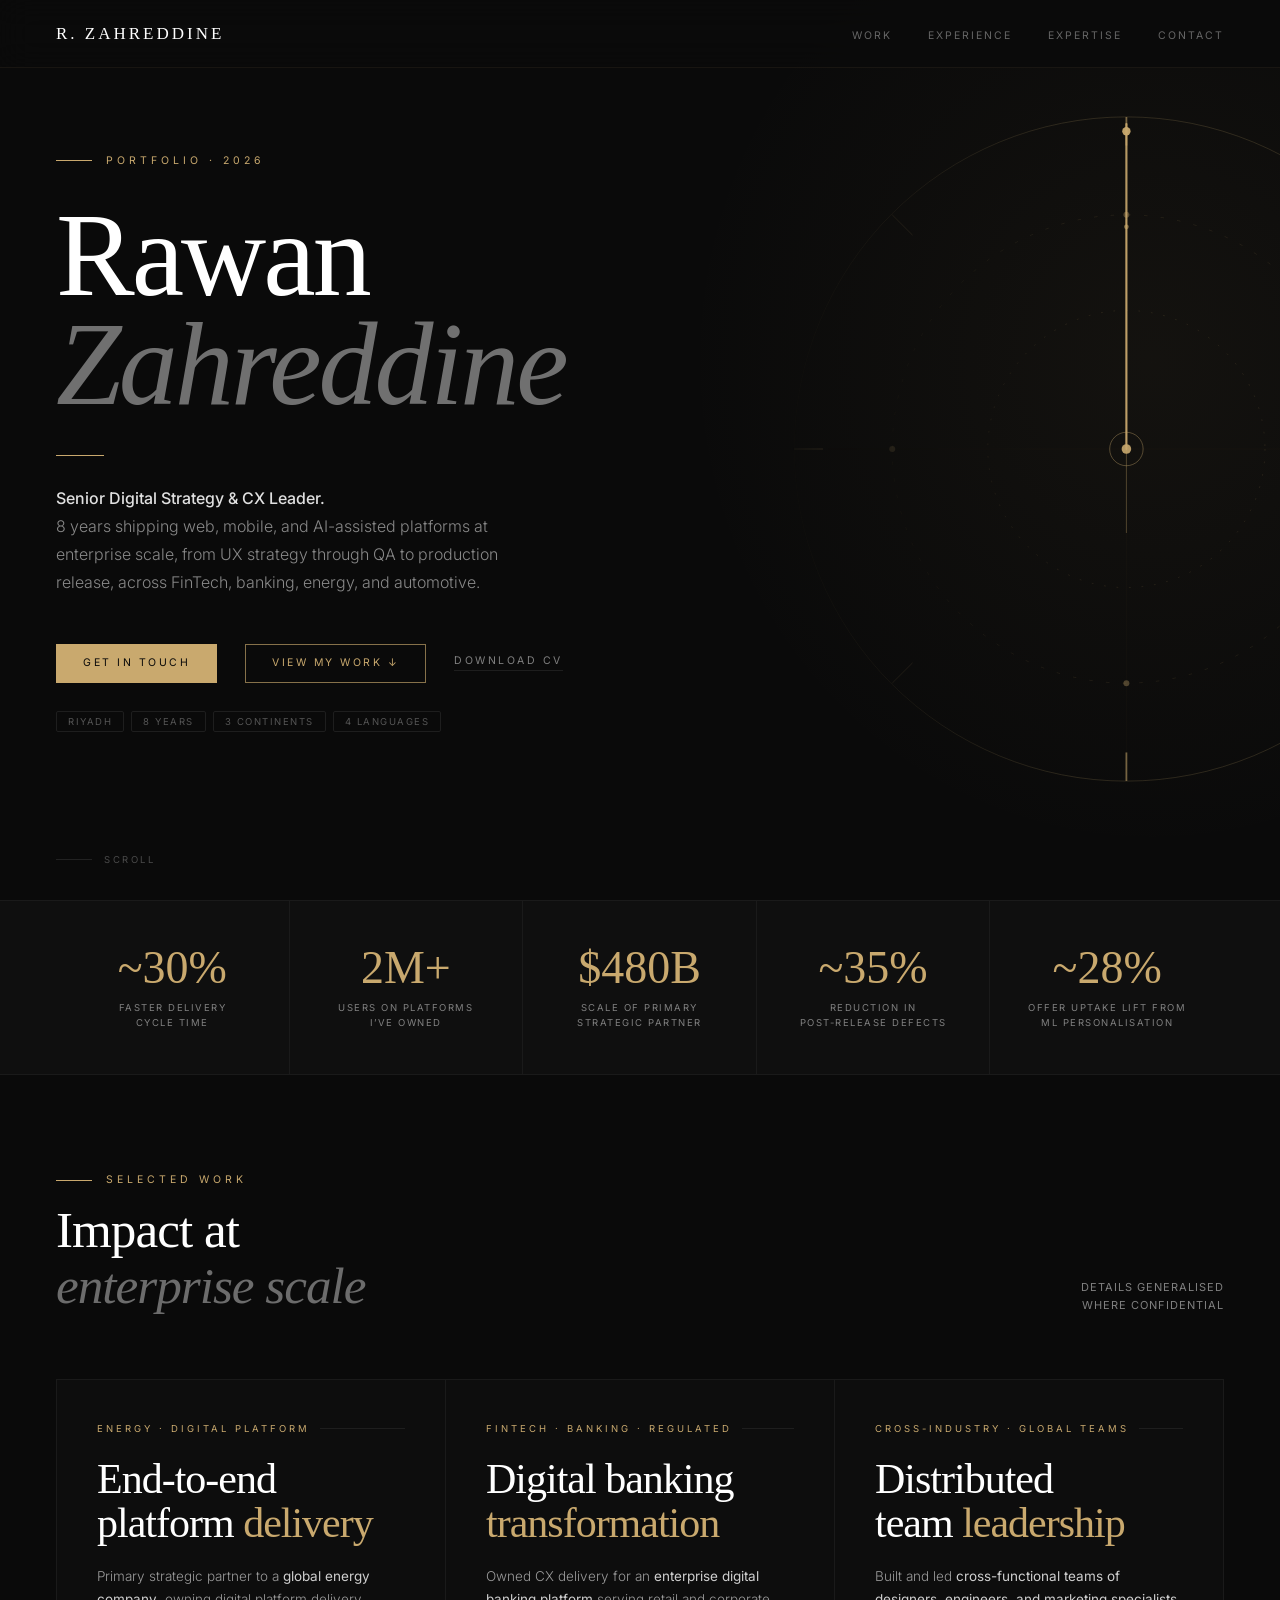
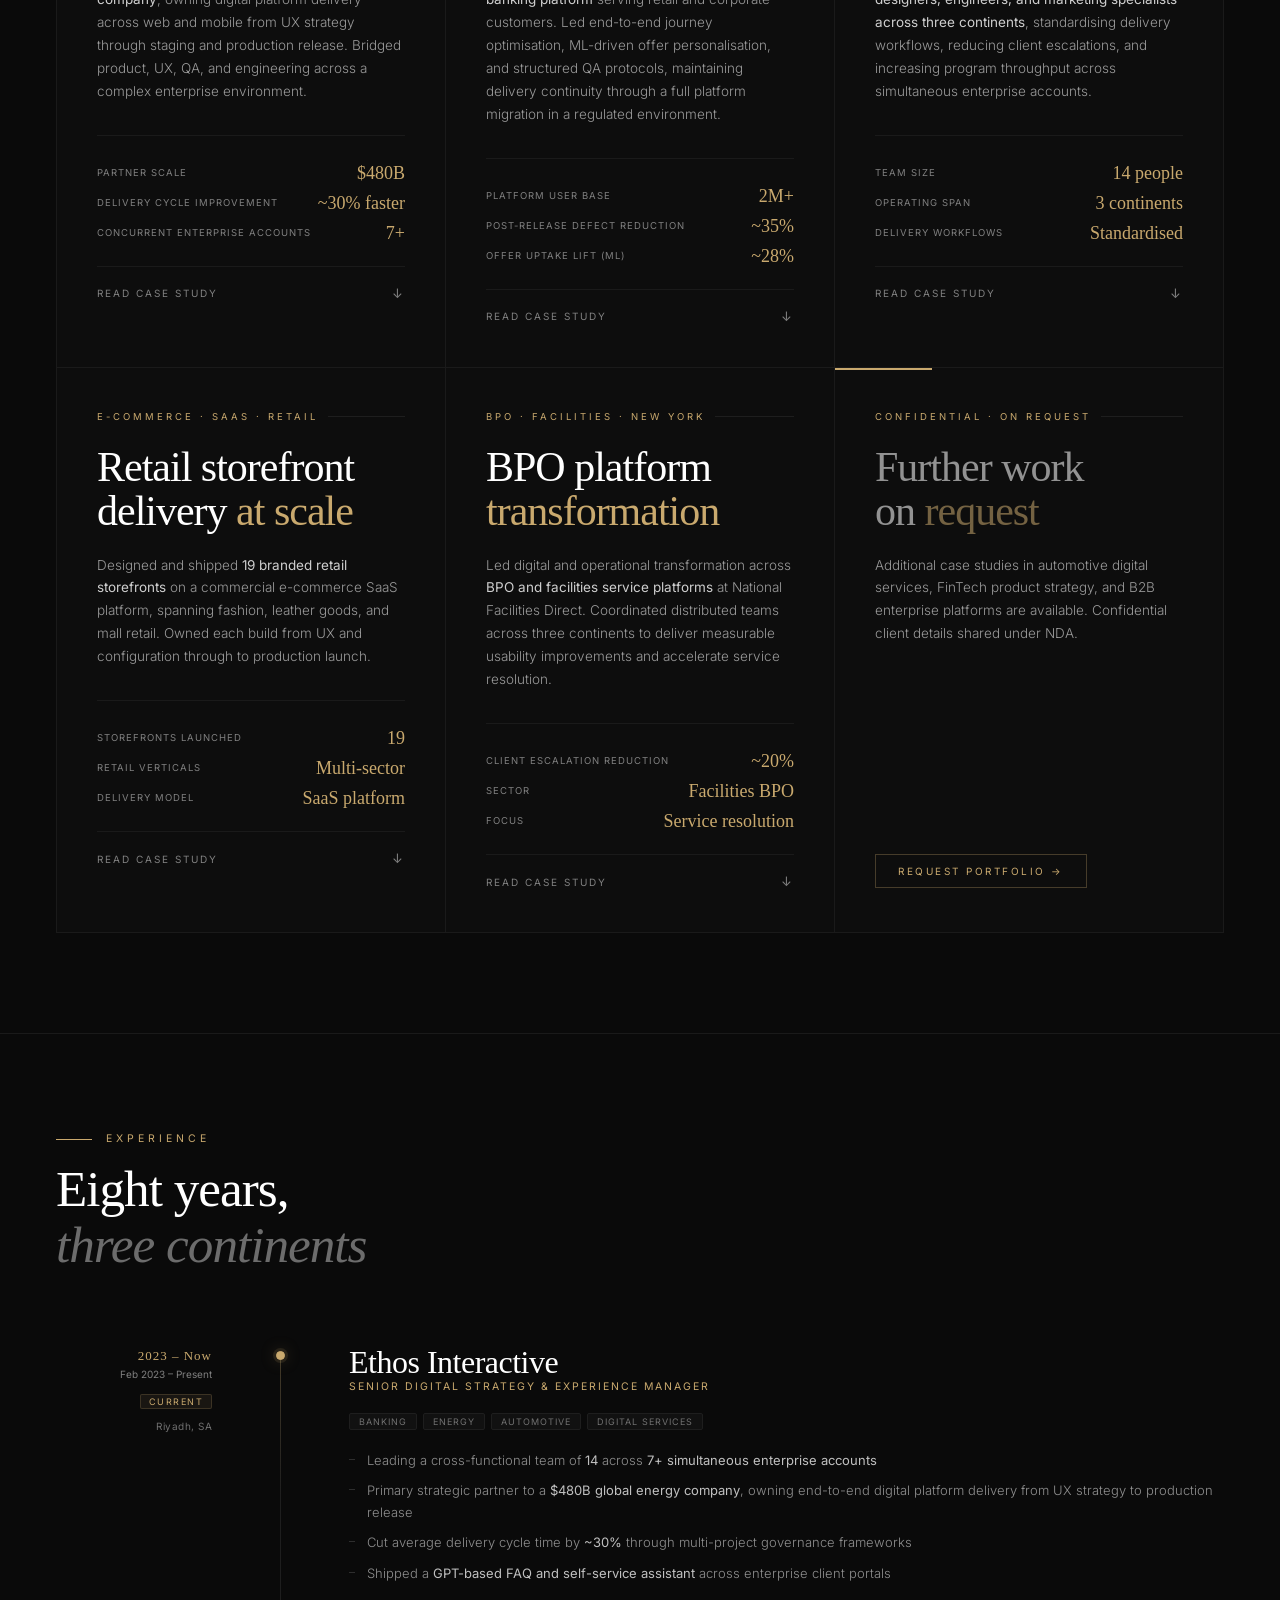
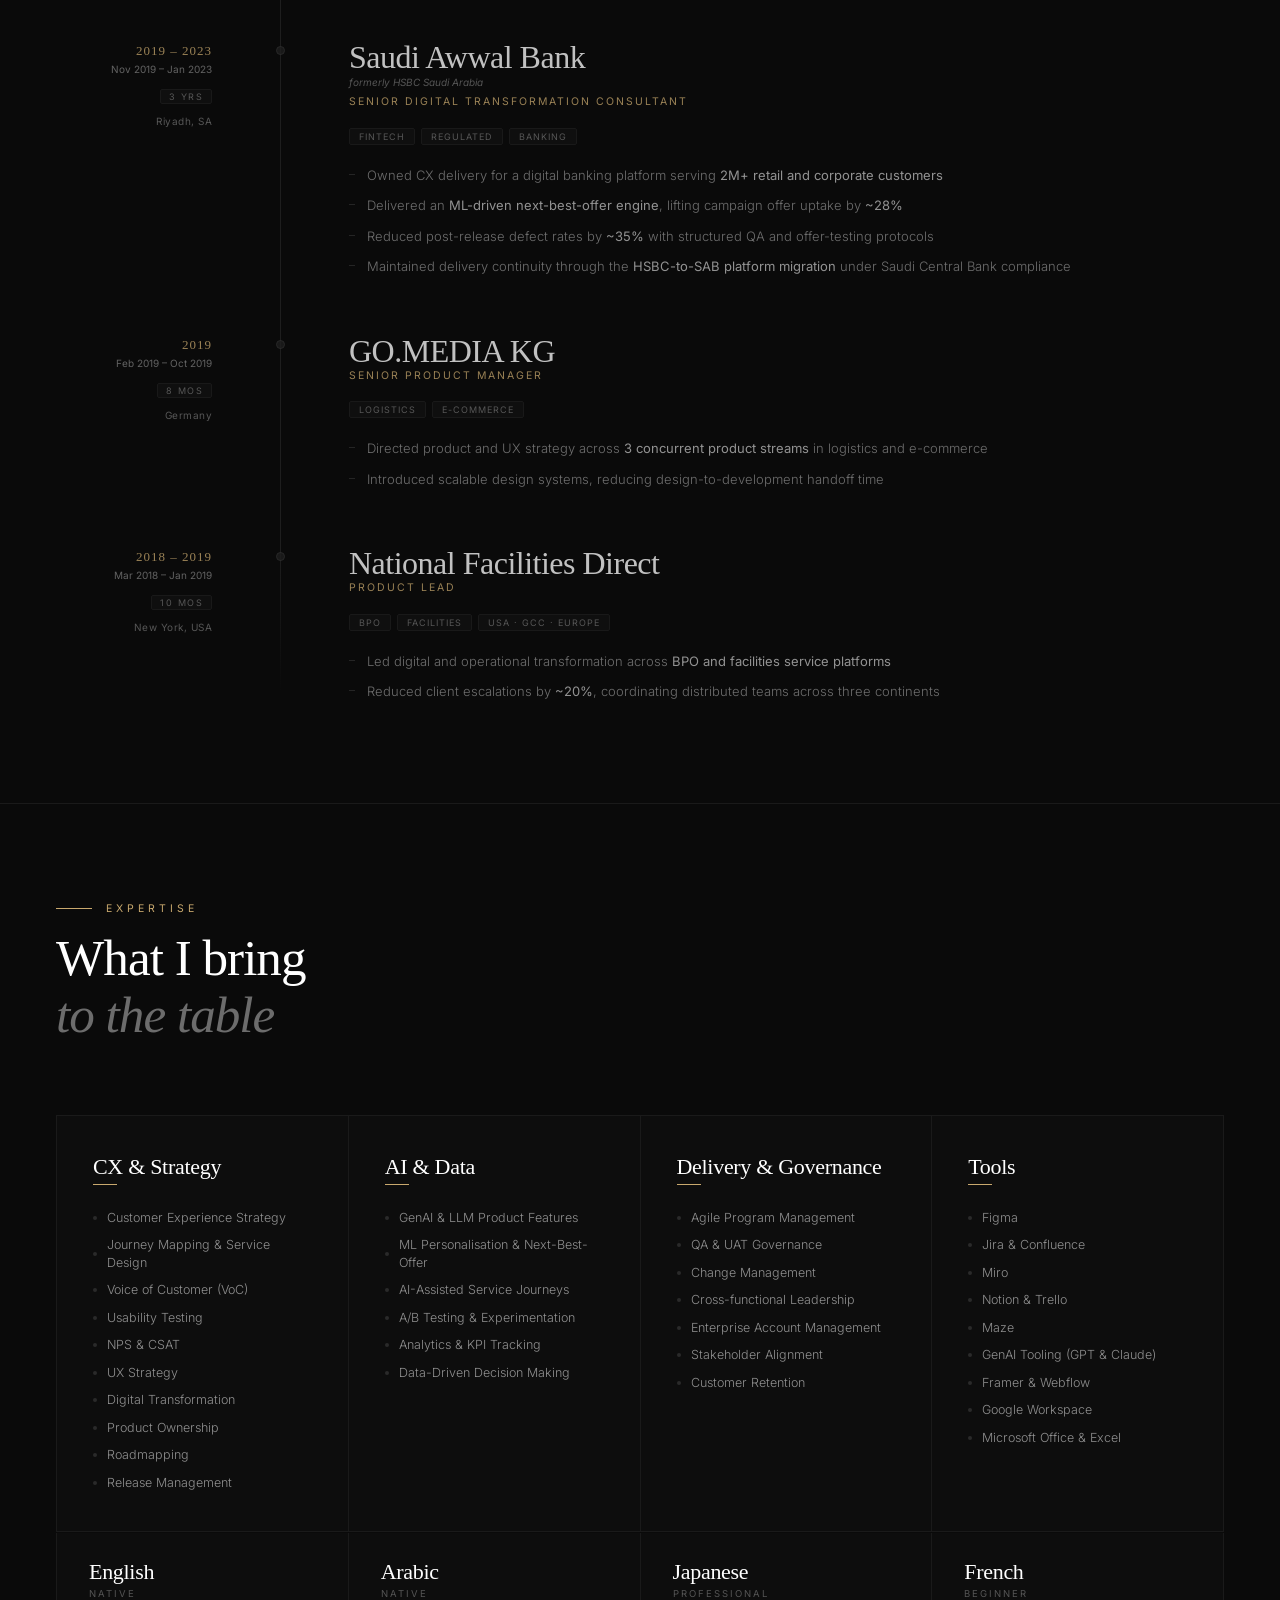
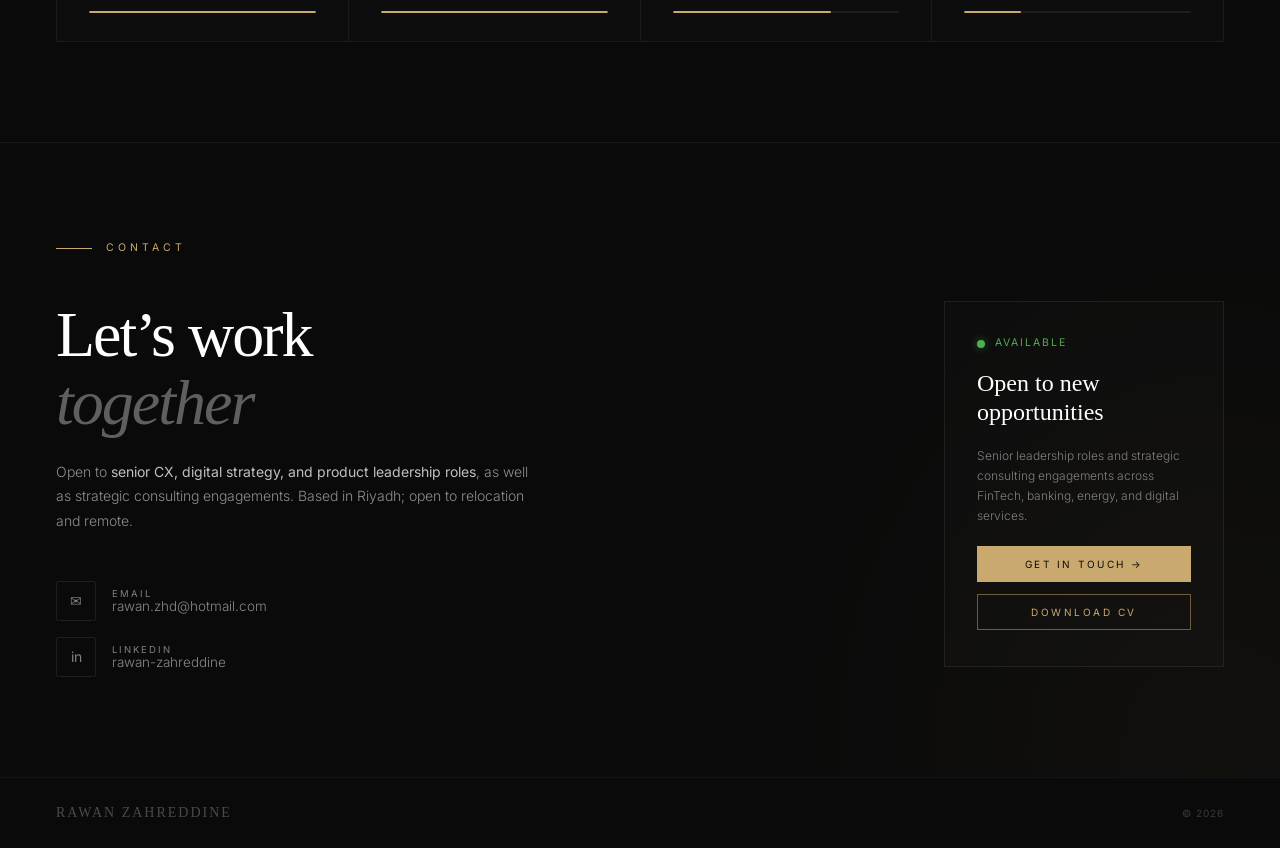
==== commit 1c476eed: "Portfolio overhaul: real case-study artifacts, de-fabricated work, accessibility + AI positioning - " ====
--- a/index.html
+++ b/index.html
@@ -3,27 +3,34 @@
 <head>
   <meta charset="UTF-8">
   <meta name="viewport" content="width=device-width, initial-scale=1.0">
-  <meta name="description" content="Rawan Zahreddine — Senior Digital Strategy & Customer Experience Leader. 8 years owning enterprise programs across FinTech, banking, energy, and automotive.">
-  <meta property="og:title" content="Rawan Zahreddine — Digital Strategy & CX">
-  <meta property="og:description" content="Senior Digital Strategy & CX Leader. 8 years owning enterprise programs from UX strategy through QA to production release.">
+  <meta name="description" content="Rawan Zahreddine, Senior Digital Strategy & Customer Experience Leader. 8 years shipping web, mobile, and AI-assisted platforms across FinTech, banking, energy, and automotive.">
+  <meta property="og:title" content="Rawan Zahreddine · Digital Strategy & CX">
+  <meta property="og:description" content="Senior Digital Strategy & CX Leader. 8 years shipping web, mobile, and AI-assisted platforms from UX strategy through production release.">
   <meta property="og:type" content="website">
-  <meta name="twitter:card" content="summary">
+  <meta property="og:url" content="https://rawansportfolio.net/">
+  <meta property="og:image" content="https://rawansportfolio.net/assets/og-image.png">
+  <meta property="og:image:width" content="1200">
+  <meta property="og:image:height" content="630">
+  <meta name="twitter:card" content="summary_large_image">
+  <meta name="twitter:image" content="https://rawansportfolio.net/assets/og-image.png">
   <meta name="theme-color" content="#0A0A0A">
-  <title>Rawan Zahreddine — Digital Strategy & CX</title>
+  <link rel="icon" type="image/png" sizes="32x32" href="assets/favicon-32.png">
+  <link rel="apple-touch-icon" sizes="512x512" href="assets/favicon-512.png">
+  <title>Rawan Zahreddine · Digital Strategy & CX</title>
   <link rel="preconnect" href="https://fonts.googleapis.com">
   <link rel="preconnect" href="https://fonts.gstatic.com" crossorigin>
-  <link href="https://fonts.googleapis.com/css2?family=Cormorant+Garant:ital,wght@0,300;0,400;1,300&family=Inter:wght@300;400;500;600&display=swap" rel="stylesheet">
+  <link href="https://fonts.googleapis.com/css2?family=Inter:wght@300;400;500;600&display=swap" rel="stylesheet">
   <link rel="stylesheet" href="styles.css">
 </head>
 <body>
 
   <!-- NAV -->
   <nav id="nav">
-    <span class="nav-logo">R. Zahreddine</span>
+    <a class="nav-logo" href="#hero">R. Zahreddine</a>
     <ul class="nav-links">
       <li><a href="#work">Work</a></li>
       <li><a href="#experience">Experience</a></li>
-      <li><a href="#skills">Skills</a></li>
+      <li><a href="#skills">Expertise</a></li>
       <li><a href="#contact">Contact</a></li>
     </ul>
   </nav>
@@ -43,10 +50,12 @@
       <div class="hero-rule"></div>
       <p class="hero-tagline">
         <strong>Senior Digital Strategy &amp; CX Leader.</strong><br>
-        8 years owning enterprise programs from UX strategy through QA to production release &mdash; across FinTech, banking, energy, and automotive.
+        8 years shipping web, mobile, and AI-assisted platforms at enterprise scale, from UX strategy through QA to production release, across FinTech, banking, energy, and automotive.
       </p>
       <div class="hero-actions">
+        <a class="cta-btn cta-btn--solid" href="#contact">Get in Touch</a>
         <a class="cta-btn" href="#work">View My Work &darr;</a>
+        <a class="cta-link" href="assets/rawan-zahreddine-cv.pdf" download>Download CV</a>
         <div class="badge-row">
           <span class="badge">Riyadh</span>
           <span class="badge">8 Years</span>
@@ -123,8 +132,8 @@
         <div class="metric-label">Reduction in<br>post-release defects</div>
       </div>
       <div class="metric-item">
-        <div class="metric-number">8 yrs</div>
-        <div class="metric-label">Enterprise<br>delivery</div>
+        <div class="metric-number">~28%</div>
+        <div class="metric-label">Offer uptake lift from<br>ML personalisation</div>
       </div>
     </div>
   </div>
@@ -152,7 +161,7 @@
           <div class="vcard-top-bar"></div>
           <div class="vcard-sector">Energy &middot; Digital Platform</div>
           <h3 class="vcard-impact">End-to-end<br>platform <span>delivery</span></h3>
-          <p class="vcard-desc">Primary strategic partner to a <strong>global energy company</strong> &mdash; owning digital platform delivery across web and mobile from UX strategy through staging and production release. Bridged product, UX, QA, and engineering across a complex enterprise environment.</p>
+          <p class="vcard-desc">Primary strategic partner to a <strong>global energy company</strong>, owning digital platform delivery across web and mobile from UX strategy through staging and production release. Bridged product, UX, QA, and engineering across a complex enterprise environment.</p>
           <div class="vcard-metrics">
             <div class="vcard-metric-row">
               <span class="vcard-key">Partner scale</span>
@@ -176,7 +185,7 @@
           <div class="cs-grid">
             <div class="cs-block">
               <div class="cs-block-label">Challenge</div>
-              <p class="cs-body">A global energy company with a $480B valuation needed a delivery partner to own the full digital lifecycle &mdash; from UX strategy through staging to production release across web and mobile. The environment demanded synchronised execution across multiple workstreams with minimal tolerance for delays or quality gaps.</p>
+              <p class="cs-body">A global energy company with a $480B valuation needed a delivery partner to own the full digital lifecycle, from UX strategy through staging to production release across web and mobile. The environment demanded synchronised execution across multiple workstreams with minimal tolerance for delays or quality gaps.</p>
             </div>
             <div class="cs-block">
               <div class="cs-block-label">Approach</div>
@@ -185,6 +194,7 @@
                 <li>Established multi-project governance frameworks for simultaneous workstreams</li>
                 <li>Standardised UX-to-release pipeline with defined handoff protocols between design, QA, and engineering</li>
                 <li>Bridged stakeholder communication across product, technology, and executive layers</li>
+                <li>Shipped a GPT-based FAQ and self-service assistant across enterprise client portals, deflecting repeat support requests</li>
               </ul>
             </div>
             <div class="cs-block cs-block--outcome">
@@ -192,6 +202,44 @@
               <p class="cs-body">Cut average delivery cycle time by ~30%. Maintained delivery continuity and program quality across 7+ simultaneous enterprise accounts, with this partnership as the anchor engagement throughout.</p>
             </div>
           </div>
+          <figure class="cs-artifact">
+            <svg viewBox="0 0 440 470" role="img" aria-label="Customer-experience journey map: Discover, Onboard, Engage, Support, Retain">
+              <text x="40" y="24" fill="#C9A96E" font-size="10.5" letter-spacing="3" font-family="Inter, sans-serif">CUSTOMER-EXPERIENCE JOURNEY</text>
+              <line x1="40" y1="40" x2="400" y2="40" stroke="#C9A96E" stroke-opacity="0.15"/>
+              <line x1="44" y1="92" x2="44" y2="396" stroke="#C9A96E" stroke-opacity="0.3"/>
+              <!-- Stage 01 -->
+              <circle cx="44" cy="92" r="8" fill="none" stroke="#C9A96E" stroke-opacity="0.18"/>
+              <circle cx="44" cy="92" r="4" fill="#C9A96E"/>
+              <text x="76" y="76" fill="#C9A96E" font-size="9" letter-spacing="2" font-family="Inter, sans-serif">01</text>
+              <text x="76" y="97" fill="#ECECEC" font-size="19" font-family="'Times New Roman', Georgia, serif">Discover</text>
+              <text x="76" y="115" fill="#8F8F8F" font-size="11.5" font-family="Inter, sans-serif">Web and search entry points</text>
+              <!-- Stage 02 -->
+              <circle cx="44" cy="168" r="9" fill="none" stroke="#C9A96E" stroke-opacity="0.24"/>
+              <circle cx="44" cy="168" r="4" fill="#C9A96E"/>
+              <text x="76" y="152" fill="#C9A96E" font-size="9" letter-spacing="2" font-family="Inter, sans-serif">02</text>
+              <text x="76" y="173" fill="#ECECEC" font-size="19" font-family="'Times New Roman', Georgia, serif">Onboard</text>
+              <text x="76" y="191" fill="#8F8F8F" font-size="11.5" font-family="Inter, sans-serif">Guided activation and setup</text>
+              <!-- Stage 03 -->
+              <circle cx="44" cy="244" r="10" fill="none" stroke="#C9A96E" stroke-opacity="0.3"/>
+              <circle cx="44" cy="244" r="4" fill="#C9A96E"/>
+              <text x="76" y="228" fill="#C9A96E" font-size="9" letter-spacing="2" font-family="Inter, sans-serif">03</text>
+              <text x="76" y="249" fill="#ECECEC" font-size="19" font-family="'Times New Roman', Georgia, serif">Engage</text>
+              <text x="76" y="267" fill="#8F8F8F" font-size="11.5" font-family="Inter, sans-serif">Mobile app, alerts, self-service</text>
+              <!-- Stage 04 -->
+              <circle cx="44" cy="320" r="11" fill="none" stroke="#C9A96E" stroke-opacity="0.36"/>
+              <circle cx="44" cy="320" r="4" fill="#C9A96E"/>
+              <text x="76" y="304" fill="#C9A96E" font-size="9" letter-spacing="2" font-family="Inter, sans-serif">04</text>
+              <text x="76" y="325" fill="#ECECEC" font-size="19" font-family="'Times New Roman', Georgia, serif">Support</text>
+              <text x="76" y="343" fill="#8F8F8F" font-size="11.5" font-family="Inter, sans-serif">Self-service FAQ and GPT assistant</text>
+              <!-- Stage 05 -->
+              <circle cx="44" cy="396" r="12" fill="none" stroke="#C9A96E" stroke-opacity="0.44"/>
+              <circle cx="44" cy="396" r="4" fill="#C9A96E"/>
+              <text x="76" y="380" fill="#C9A96E" font-size="9" letter-spacing="2" font-family="Inter, sans-serif">05</text>
+              <text x="76" y="401" fill="#ECECEC" font-size="19" font-family="'Times New Roman', Georgia, serif">Retain</text>
+              <text x="76" y="419" fill="#8F8F8F" font-size="11.5" font-family="Inter, sans-serif">Personalised offers, re-engagement</text>
+            </svg>
+            <figcaption>Generalised customer-experience journey, recreated in this site&rsquo;s design language. No client assets shown.</figcaption>
+          </figure>
         </div>
       </details>
 
@@ -201,7 +249,7 @@
           <div class="vcard-top-bar"></div>
           <div class="vcard-sector">FinTech &middot; Banking &middot; Regulated</div>
           <h3 class="vcard-impact">Digital banking<br><span>transformation</span></h3>
-          <p class="vcard-desc">Owned CX delivery for an <strong>enterprise digital banking platform</strong> serving retail and corporate customers. Led end-to-end journey optimisation, structured QA protocols, and maintained delivery continuity through a full platform migration in a regulated environment.</p>
+          <p class="vcard-desc">Owned CX delivery for an <strong>enterprise digital banking platform</strong> serving retail and corporate customers. Led end-to-end journey optimisation, ML-driven offer personalisation, and structured QA protocols, maintaining delivery continuity through a full platform migration in a regulated environment.</p>
           <div class="vcard-metrics">
             <div class="vcard-metric-row">
               <span class="vcard-key">Platform user base</span>
@@ -212,8 +260,8 @@
               <span class="vcard-val">~35%</span>
             </div>
             <div class="vcard-metric-row">
-              <span class="vcard-key">Compliance standard</span>
-              <span class="vcard-val">Saudi Central Bank</span>
+              <span class="vcard-key">Offer uptake lift (ML)</span>
+              <span class="vcard-val">~28%</span>
             </div>
           </div>
           <div class="vcard-expand-row">
@@ -225,12 +273,13 @@
           <div class="cs-grid">
             <div class="cs-block">
               <div class="cs-block-label">Challenge</div>
-              <p class="cs-body">Saudi Awwal Bank (formerly HSBC Saudi Arabia) required end-to-end CX ownership for a platform serving 2M+ retail and corporate customers &mdash; in a tightly regulated environment undergoing a full HSBC-to-SAB platform migration under Saudi Central Bank compliance requirements.</p>
+              <p class="cs-body">A leading Saudi retail bank, newly separated from a global banking group, required end-to-end CX ownership for a platform serving 2M+ retail and corporate customers, in a tightly regulated environment undergoing a full platform migration under Saudi Central Bank compliance requirements.</p>
             </div>
             <div class="cs-block">
               <div class="cs-block-label">Approach</div>
               <ul class="cs-bullets">
                 <li>Owned the full CX delivery cycle from journey design through QA sign-off to production release</li>
+                <li>Delivered an ML-driven next-best-offer targeting engine with data and product teams</li>
                 <li>Introduced structured offer-testing and defect-tracking protocols tailored to a regulated banking context</li>
                 <li>Maintained SAMA compliance alignment and regulatory timelines throughout the migration</li>
                 <li>Optimised end-to-end customer journeys to improve on-platform engagement and task completion rates</li>
@@ -238,9 +287,33 @@
             </div>
             <div class="cs-block cs-block--outcome">
               <div class="cs-block-label">Outcome</div>
-              <p class="cs-body">Reduced post-release defect rates by ~35%. Delivered the HSBC&rarr;SAB platform migration without service disruption or regulatory incidents across a 2M+ user base.</p>
-            </div>
-          </div>
+              <p class="cs-body">Reduced post-release defect rates by ~35% and lifted campaign offer uptake by ~28% with ML-driven personalisation. Delivered the full platform migration without service disruption or regulatory incidents across a 2M+ user base.</p>
+            </div>
+          </div>
+          <figure class="cs-artifact">
+            <svg viewBox="0 0 440 210" role="img" aria-label="Next-best-offer engine: customer signals feed a ranking model that serves the best offer in-app, with a continuous offer-testing loop lifting uptake around 28 percent">
+              <text x="40" y="24" fill="#C9A96E" font-size="10.5" letter-spacing="3" font-family="Inter, sans-serif">NEXT-BEST-OFFER ENGINE</text>
+              <line x1="40" y1="38" x2="400" y2="38" stroke="#C9A96E" stroke-opacity="0.15"/>
+              <rect x="286" y="50" width="114" height="18" rx="9" fill="#C9A96E" fill-opacity="0.10" stroke="#C9A96E" stroke-opacity="0.5"/>
+              <text x="343" y="63" fill="#C9A96E" font-size="9.5" text-anchor="middle" font-family="Inter, sans-serif">+28% offer uptake</text>
+              <line x1="48" y1="120" x2="384" y2="120" stroke="#C9A96E" stroke-opacity="0.5"/>
+              <text x="48" y="102" fill="#ECECEC" font-size="11.5" text-anchor="middle" font-family="Inter, sans-serif">Signals</text>
+              <text x="160" y="102" fill="#ECECEC" font-size="11.5" text-anchor="middle" font-family="Inter, sans-serif">Model</text>
+              <text x="272" y="102" fill="#ECECEC" font-size="11.5" text-anchor="middle" font-family="Inter, sans-serif">Best offer</text>
+              <text x="384" y="102" fill="#ECECEC" font-size="11.5" text-anchor="middle" font-family="Inter, sans-serif">Served</text>
+              <circle cx="48" cy="120" r="4" fill="#C9A96E"/>
+              <circle cx="160" cy="120" r="4" fill="#C9A96E"/>
+              <circle cx="272" cy="120" r="4" fill="#C9A96E"/>
+              <circle cx="384" cy="120" r="4" fill="#C9A96E"/>
+              <path d="M150 116 l7 4 -7 4 z" fill="#C9A96E"/>
+              <path d="M262 116 l7 4 -7 4 z" fill="#C9A96E"/>
+              <path d="M374 116 l7 4 -7 4 z" fill="#C9A96E"/>
+              <path d="M384 128 C 384 175, 160 175, 160 130" fill="none" stroke="#C9A96E" stroke-opacity="0.35" stroke-dasharray="3 3"/>
+              <path d="M156 138 l4 -8 4 8 z" fill="#C9A96E" fill-opacity="0.6"/>
+              <text x="272" y="196" fill="#8F8F8F" font-size="9.5" text-anchor="middle" font-family="Inter, sans-serif">continuous offer-testing loop</text>
+            </svg>
+            <figcaption>Generalised next-best-offer decisioning flow, drawn in this site&rsquo;s design language. No client assets shown.</figcaption>
+          </figure>
         </div>
       </details>
 
@@ -250,19 +323,19 @@
           <div class="vcard-top-bar"></div>
           <div class="vcard-sector">Cross-Industry &middot; Global Teams</div>
           <h3 class="vcard-impact">Distributed<br>team <span>leadership</span></h3>
-          <p class="vcard-desc">Built and led <strong>cross-functional teams across three continents</strong> &mdash; designers, engineers, and marketing specialists &mdash; standardising delivery workflows, reducing client escalations, and increasing program throughput across simultaneous enterprise accounts.</p>
+          <p class="vcard-desc">Built and led <strong>cross-functional teams of designers, engineers, and marketing specialists across three continents</strong>, standardising delivery workflows, reducing client escalations, and increasing program throughput across simultaneous enterprise accounts.</p>
           <div class="vcard-metrics">
             <div class="vcard-metric-row">
               <span class="vcard-key">Team size</span>
               <span class="vcard-val">14 people</span>
             </div>
             <div class="vcard-metric-row">
-              <span class="vcard-key">Client escalation reduction</span>
-              <span class="vcard-val">~20%</span>
-            </div>
-            <div class="vcard-metric-row">
               <span class="vcard-key">Operating span</span>
               <span class="vcard-val">3 continents</span>
+            </div>
+            <div class="vcard-metric-row">
+              <span class="vcard-key">Delivery workflows</span>
+              <span class="vcard-val">Standardised</span>
             </div>
           </div>
           <div class="vcard-expand-row">
@@ -274,7 +347,7 @@
           <div class="cs-grid">
             <div class="cs-block">
               <div class="cs-block-label">Challenge</div>
-              <p class="cs-body">Leading a cross-functional team of 14 designers, engineers, and marketing specialists across three continents required consistent delivery standards, reliable escalation paths, and a shared operating rhythm &mdash; all while maintaining throughput across 7+ simultaneous enterprise accounts.</p>
+              <p class="cs-body">Leading a cross-functional team of 14 designers, engineers, and marketing specialists across three continents required consistent delivery standards, reliable escalation paths, and a shared operating rhythm, all while maintaining throughput across 7+ simultaneous enterprise accounts.</p>
             </div>
             <div class="cs-block">
               <div class="cs-block-label">Approach</div>
@@ -287,31 +360,31 @@
             </div>
             <div class="cs-block cs-block--outcome">
               <div class="cs-block-label">Outcome</div>
-              <p class="cs-body">Reduced client escalations by ~20%. Increased program throughput while maintaining team cohesion across global operations spanning Europe, GCC, and the Americas.</p>
+              <p class="cs-body">Sustained program throughput across 7+ concurrent enterprise accounts while holding consistent delivery standards and team cohesion across global operations spanning Europe, GCC, and the Americas.</p>
             </div>
           </div>
         </div>
       </details>
 
-      <!-- Card 4: GO.MEDIA Design Systems -->
+      <!-- Card 4: E-commerce storefront delivery -->
       <details class="vignette-card">
         <summary>
           <div class="vcard-top-bar"></div>
-          <div class="vcard-sector">Logistics &middot; E-commerce &middot; Germany</div>
-          <h3 class="vcard-impact">Product strategy<br>&amp; design <span>systems</span></h3>
-          <p class="vcard-desc">As Senior Product Manager at <strong>GO.MEDIA</strong> in Germany, directed product and UX strategy across logistics and e-commerce digital platforms. Introduced a scalable design system that unified workflows across three concurrent product streams.</p>
+          <div class="vcard-sector">E-commerce &middot; SaaS &middot; Retail</div>
+          <h3 class="vcard-impact">Retail storefront<br>delivery <span>at scale</span></h3>
+          <p class="vcard-desc">Designed and shipped <strong>19 branded retail storefronts</strong> on a commercial e-commerce SaaS platform, spanning fashion, leather goods, and mall retail. Owned each build from UX and configuration through to production launch.</p>
           <div class="vcard-metrics">
             <div class="vcard-metric-row">
-              <span class="vcard-key">Concurrent product streams</span>
-              <span class="vcard-val">3</span>
-            </div>
-            <div class="vcard-metric-row">
-              <span class="vcard-key">Design-to-dev handoff</span>
-              <span class="vcard-val">Standardised</span>
-            </div>
-            <div class="vcard-metric-row">
-              <span class="vcard-key">Platform scope</span>
-              <span class="vcard-val">Logistics &amp; E-com</span>
+              <span class="vcard-key">Storefronts launched</span>
+              <span class="vcard-val">19</span>
+            </div>
+            <div class="vcard-metric-row">
+              <span class="vcard-key">Retail verticals</span>
+              <span class="vcard-val">Multi-sector</span>
+            </div>
+            <div class="vcard-metric-row">
+              <span class="vcard-key">Delivery model</span>
+              <span class="vcard-val">SaaS platform</span>
             </div>
           </div>
           <div class="vcard-expand-row">
@@ -323,22 +396,34 @@
           <div class="cs-grid">
             <div class="cs-block">
               <div class="cs-block-label">Challenge</div>
-              <p class="cs-body">Three concurrent product streams in logistics and e-commerce operated on divergent design conventions, causing inconsistency, rework, and slow handoff cycles between design and development teams &mdash; each stream effectively running its own ad-hoc process.</p>
+              <p class="cs-body">A commercial e-commerce SaaS platform needed a high volume of branded retail storefronts designed, configured, and launched to a consistent standard, each carrying its own catalogue, identity, and customer journey across different retail sectors.</p>
             </div>
             <div class="cs-block">
               <div class="cs-block-label">Approach</div>
               <ul class="cs-bullets">
-                <li>Built a shared design system &mdash; component library, design tokens, and documentation &mdash; as a single source of truth</li>
-                <li>Standardised design-to-development handoff protocols across all three product streams</li>
-                <li>Applied consistent UX strategy frameworks to align product and engineering on shared conventions</li>
-                <li>Facilitated cross-stream design reviews to maintain quality and convergence over time</li>
+                <li>Designed and configured storefronts for retail brands across fashion, leather goods, and mall-retail sectors on a shared platform</li>
+                <li>Translated each brand&rsquo;s identity into a coherent storefront experience without diverging from platform conventions</li>
+                <li>Standardised the build-and-launch workflow to keep quality consistent across a high volume of storefronts</li>
+                <li>Owned delivery end-to-end, from UX and configuration through to production launch</li>
               </ul>
             </div>
             <div class="cs-block cs-block--outcome">
               <div class="cs-block-label">Outcome</div>
-              <p class="cs-body">Significantly reduced design-to-development handoff time. Improved consistency across all three product streams and enabled faster iteration by eliminating design divergence between teams.</p>
-            </div>
-          </div>
+              <p class="cs-body">Launched 19 production-ready retail storefronts across multiple verticals, each live for its brand, demonstrating repeatable end-to-end delivery on a shared e-commerce platform.</p>
+            </div>
+          </div>
+          <figure class="cs-artifact">
+            <div class="cs-shots">
+              <img src="assets/case-studies/ecomz/storefront-1.jpg" alt="Retail storefront: fine jewelry" loading="lazy" width="900" height="600">
+              <img src="assets/case-studies/ecomz/storefront-2.jpg" alt="Retail storefront: couture eveningwear" loading="lazy" width="900" height="600">
+              <img src="assets/case-studies/ecomz/storefront-3.jpg" alt="Retail storefront: menswear and denim" loading="lazy" width="900" height="600">
+              <img src="assets/case-studies/ecomz/storefront-4.jpg" alt="Retail storefront: designer bags and accessories" loading="lazy" width="900" height="600">
+              <img src="assets/case-studies/ecomz/storefront-5.jpg" alt="Retail storefront: activewear" loading="lazy" width="900" height="600">
+              <img src="assets/case-studies/ecomz/storefront-6.jpg" alt="Retail storefront: stationery and planners" loading="lazy" width="900" height="600">
+              <img src="assets/case-studies/ecomz/storefront-7.jpg" alt="Retail storefront: nursery and baby" loading="lazy" width="900" height="600">
+            </div>
+            <figcaption>A sample of the retail storefronts delivered on the platform. Brand identities anonymized.</figcaption>
+          </figure>
         </div>
       </details>
 
@@ -355,8 +440,8 @@
               <span class="vcard-val">~20%</span>
             </div>
             <div class="vcard-metric-row">
-              <span class="vcard-key">Team span</span>
-              <span class="vcard-val">3 continents</span>
+              <span class="vcard-key">Sector</span>
+              <span class="vcard-val">Facilities BPO</span>
             </div>
             <div class="vcard-metric-row">
               <span class="vcard-key">Focus</span>
@@ -388,6 +473,37 @@
               <p class="cs-body">Reduced client escalations by ~20%. Accelerated service resolution times and improved client satisfaction across enterprise accounts, establishing a repeatable model for cross-continental delivery.</p>
             </div>
           </div>
+          <figure class="cs-artifact">
+            <svg viewBox="0 0 440 250" role="img" aria-label="Service-model redesign: replacing a seven-handoff aggregator chain with a four-step direct-service model">
+              <text x="40" y="24" fill="#C9A96E" font-size="10.5" letter-spacing="3" font-family="Inter, sans-serif">SERVICE-MODEL REDESIGN</text>
+              <line x1="40" y1="38" x2="400" y2="38" stroke="#C9A96E" stroke-opacity="0.15"/>
+              <!-- Before: aggregator model -->
+              <text x="40" y="78" fill="#ECECEC" font-size="16" font-family="'Times New Roman', Georgia, serif">Aggregator model</text>
+              <line x1="44" y1="104" x2="400" y2="104" stroke="#4A4A4A" stroke-width="1"/>
+              <circle cx="44" cy="104" r="3.5" fill="#606060"/>
+              <circle cx="103" cy="104" r="3.5" fill="#606060"/>
+              <circle cx="162" cy="104" r="3.5" fill="#606060"/>
+              <circle cx="222" cy="104" r="3.5" fill="#606060"/>
+              <circle cx="281" cy="104" r="3.5" fill="#606060"/>
+              <circle cx="341" cy="104" r="3.5" fill="#606060"/>
+              <circle cx="400" cy="104" r="3.5" fill="#606060"/>
+              <rect x="196" y="80" width="92" height="16" rx="8" fill="none" stroke="#C9A96E" stroke-opacity="0.55"/>
+              <text x="242" y="91" fill="#C9A96E" font-size="8.5" letter-spacing="0.5" text-anchor="middle" font-family="Inter, sans-serif">+30&ndash;200% markup</text>
+              <text x="40" y="130" fill="#8F8F8F" font-size="11" font-family="Inter, sans-serif">Seven hand-offs, third-party markup, opaque pricing</text>
+              <!-- divider -->
+              <line x1="40" y1="158" x2="400" y2="158" stroke="#C9A96E" stroke-opacity="0.12"/>
+              <!-- After: direct-service model -->
+              <text x="40" y="192" fill="#ECECEC" font-size="16" font-family="'Times New Roman', Georgia, serif">Direct-service model</text>
+              <line x1="44" y1="216" x2="250" y2="216" stroke="#C9A96E" stroke-width="1.5" stroke-opacity="0.7"/>
+              <circle cx="44" cy="216" r="4" fill="#C9A96E"/>
+              <circle cx="113" cy="216" r="4" fill="#C9A96E"/>
+              <circle cx="182" cy="216" r="4" fill="#C9A96E"/>
+              <circle cx="250" cy="216" r="4" fill="#C9A96E"/>
+              <path d="M258 216 l7 -4 v8 z" fill="#C9A96E"/>
+              <text x="40" y="242" fill="#8F8F8F" font-size="11" font-family="Inter, sans-serif">Four steps, self-performed, with a QC feedback loop</text>
+            </svg>
+            <figcaption>Generalised service-model redesign, drawn in this site&rsquo;s design language. No client assets shown.</figcaption>
+          </figure>
         </div>
       </details>
 
@@ -399,7 +515,7 @@
           <h3 class="vcard-impact vcard-impact--dim">Further work<br>on <span>request</span></h3>
           <p class="vcard-desc">Additional case studies in automotive digital services, FinTech product strategy, and B2B enterprise platforms are available. Confidential client details shared under NDA.</p>
         </div>
-        <a class="vcard-more-cta" href="mailto:rawan.zhd@hotmail.com">Request portfolio &rarr;</a>
+        <a class="vcard-more-cta" href="mailto:rawan.zhd@hotmail.com?subject=Portfolio%20request">Request portfolio &rarr;</a>
       </div>
 
     </div>
@@ -419,7 +535,7 @@
 
       <div class="entry entry--active">
         <div class="entry-left">
-          <div class="entry-year">2023 &mdash; Now</div>
+          <div class="entry-year">2023 &ndash; Now</div>
           <div class="entry-dates">Feb 2023 &ndash; Present</div>
           <div class="entry-current">Current</div>
           <div class="entry-location">Riyadh, SA</div>
@@ -438,13 +554,14 @@
             <li>Leading a cross-functional team of <strong>14</strong> across <strong>7+ simultaneous enterprise accounts</strong></li>
             <li>Primary strategic partner to a <strong>$480B global energy company</strong>, owning end-to-end digital platform delivery from UX strategy to production release</li>
             <li>Cut average delivery cycle time by <strong>~30%</strong> through multi-project governance frameworks</li>
+            <li>Shipped a <strong>GPT-based FAQ and self-service assistant</strong> across enterprise client portals</li>
           </ul>
         </div>
       </div>
 
       <div class="entry">
         <div class="entry-left">
-          <div class="entry-year">2019 &mdash; 2023</div>
+          <div class="entry-year">2019 &ndash; 2023</div>
           <div class="entry-dates">Nov 2019 &ndash; Jan 2023</div>
           <div class="entry-duration">3 yrs</div>
           <div class="entry-location">Riyadh, SA</div>
@@ -461,6 +578,7 @@
           </div>
           <ul class="entry-bullets">
             <li>Owned CX delivery for a digital banking platform serving <strong>2M+ retail and corporate customers</strong></li>
+            <li>Delivered an <strong>ML-driven next-best-offer engine</strong>, lifting campaign offer uptake by <strong>~28%</strong></li>
             <li>Reduced post-release defect rates by <strong>~35%</strong> with structured QA and offer-testing protocols</li>
             <li>Maintained delivery continuity through the <strong>HSBC-to-SAB platform migration</strong> under Saudi Central Bank compliance</li>
           </ul>
@@ -491,7 +609,7 @@
 
       <div class="entry">
         <div class="entry-left">
-          <div class="entry-year">2018 &mdash; 2019</div>
+          <div class="entry-year">2018 &ndash; 2019</div>
           <div class="entry-dates">Mar 2018 &ndash; Jan 2019</div>
           <div class="entry-duration">10 mos</div>
           <div class="entry-location">New York, USA</div>
@@ -543,6 +661,18 @@
         </div>
       </div>
       <div class="skill-col">
+        <div class="skill-cat">AI &amp; Data</div>
+        <div class="skill-cat-line"></div>
+        <div class="skill-list">
+          <span class="skill-item">GenAI &amp; LLM Product Features</span>
+          <span class="skill-item">ML Personalisation &amp; Next-Best-Offer</span>
+          <span class="skill-item">AI-Assisted Service Journeys</span>
+          <span class="skill-item">A/B Testing &amp; Experimentation</span>
+          <span class="skill-item">Analytics &amp; KPI Tracking</span>
+          <span class="skill-item">Data-Driven Decision Making</span>
+        </div>
+      </div>
+      <div class="skill-col">
         <div class="skill-cat">Delivery &amp; Governance</div>
         <div class="skill-cat-line"></div>
         <div class="skill-list">
@@ -564,6 +694,7 @@
           <span class="skill-item">Miro</span>
           <span class="skill-item">Notion &amp; Trello</span>
           <span class="skill-item">Maze</span>
+          <span class="skill-item">GenAI Tooling (GPT &amp; Claude)</span>
           <span class="skill-item">Framer &amp; Webflow</span>
           <span class="skill-item">Google Workspace</span>
           <span class="skill-item">Microsoft Office &amp; Excel</span>
@@ -608,10 +739,10 @@
           Let&rsquo;s work<br><em>together</em>
         </h2>
         <p class="contact-desc">
-          Open to <strong>senior CX, digital strategy, and product leadership roles</strong> &mdash; as well as strategic consulting engagements. Based in Riyadh; open to relocation and remote.
+          Open to <strong>senior CX, digital strategy, and product leadership roles</strong>, as well as strategic consulting engagements. Based in Riyadh; open to relocation and remote.
         </p>
         <div class="contact-links">
-          <a class="contact-link" href="mailto:rawan.zhd@hotmail.com">
+          <a class="contact-link" href="mailto:rawan.zhd@hotmail.com?subject=Opportunity%20for%20Rawan">
             <div class="contact-link-icon">&#9993;</div>
             <div class="contact-link-text">
               <span class="contact-link-label">Email</span>
@@ -635,7 +766,8 @@
           </div>
           <div class="avail-title">Open to new opportunities</div>
           <p class="avail-desc">Senior leadership roles and strategic consulting engagements across FinTech, banking, energy, and digital services.</p>
-          <a class="avail-cta" href="mailto:rawan.zhd@hotmail.com">Get in touch &rarr;</a>
+          <a class="avail-cta avail-cta--solid" href="mailto:rawan.zhd@hotmail.com?subject=Opportunity%20for%20Rawan">Get in touch &rarr;</a>
+          <a class="avail-cta" href="assets/rawan-zahreddine-cv.pdf" download>Download CV</a>
         </div>
       </div>
     </div>
--- a/styles.css
+++ b/styles.css
@@ -9,7 +9,7 @@
   --text-primary:   #FFFFFF;
   --text-secondary: #888888;
   --text-muted:     #555555;
-  --text-dim:       #444444;
+  --text-dim:       #808080;
   --green:          #4CAF50;
   --pad-x:          56px;
   --section-y:      100px;
@@ -17,7 +17,7 @@
 
 /* ── RESET ── */
 *, *::before, *::after { margin: 0; padding: 0; box-sizing: border-box; }
-html { scroll-behavior: smooth; }
+html { scroll-behavior: smooth; scroll-padding-top: 84px; }
 body {
   background: var(--bg);
   color: var(--text-primary);
@@ -38,9 +38,10 @@
   border-bottom: 1px solid rgba(201,169,110,0.08);
 }
 .nav-logo {
-  font-family: 'Cormorant Garant', serif;
+  font-family: 'Times New Roman', Georgia, serif;
   font-size: 17px; font-weight: 300;
   color: var(--text-primary); letter-spacing: 3px; text-transform: uppercase;
+  text-decoration: none;
 }
 .nav-links { display: flex; gap: 36px; list-style: none; }
 .nav-links a {
@@ -74,7 +75,7 @@
   background: var(--gold); flex-shrink: 0;
 }
 .hero-name {
-  font-family: 'Cormorant Garant', serif;
+  font-family: 'Times New Roman', Georgia, serif;
   font-size: clamp(68px, 9.5vw, 118px);
   font-weight: 300; line-height: 0.92; letter-spacing: -3px;
   color: var(--text-primary); margin-bottom: 36px;
@@ -97,6 +98,14 @@
   transition: all 0.25s ease; white-space: nowrap;
 }
 .cta-btn:hover { background: var(--gold); color: var(--bg); border-color: var(--gold); }
+.cta-btn--solid { background: var(--gold); color: var(--bg); border-color: var(--gold); }
+.cta-btn--solid:hover { background: transparent; color: var(--gold); }
+.cta-link {
+  color: var(--text-dim); font-size: 10.5px; letter-spacing: 2.5px; text-transform: uppercase;
+  text-decoration: none; padding-bottom: 4px; border-bottom: 1px solid var(--border-2);
+  transition: color 0.2s, border-color 0.2s; white-space: nowrap;
+}
+.cta-link:hover { color: var(--gold); border-bottom-color: var(--gold); }
 .badge-row { display: flex; gap: 7px; flex-wrap: wrap; align-items: center; }
 .badge {
   font-size: 9.5px; letter-spacing: 1.5px; text-transform: uppercase;
@@ -106,7 +115,7 @@
 .scroll-hint {
   position: absolute; bottom: 36px; left: var(--pad-x);
   display: flex; align-items: center; gap: 12px;
-  color: #383838; font-size: 9.5px; letter-spacing: 2.5px; text-transform: uppercase;
+  color: #4A4A4A; font-size: 9.5px; letter-spacing: 2.5px; text-transform: uppercase;
 }
 .scroll-track {
   width: 36px; height: 1px; background: #222;
@@ -133,13 +142,13 @@
   width: 100%; height: 100%;
   overflow: visible;
 }
-/* Primary arm — one full rotation every 25s */
+/* Primary arm - one full rotation every 25s */
 .compass-arm-primary {
   transform-box: view-box;
   transform-origin: 50% 50%;
   animation: compass-spin 25s linear infinite;
 }
-/* Secondary arm — counter-rotates slowly */
+/* Secondary arm - counter-rotates slowly */
 .compass-arm-secondary {
   transform-box: view-box;
   transform-origin: 50% 50%;
@@ -175,7 +184,7 @@
 }
 .metric-item:last-child { border-right: none; }
 .metric-number {
-  font-family: 'Cormorant Garant', serif;
+  font-family: 'Times New Roman', Georgia, serif;
   font-size: 46px; font-weight: 300; color: var(--gold); line-height: 1;
 }
 .metric-label {
@@ -191,7 +200,7 @@
 }
 .label-line { display: block; width: 36px; height: 1px; background: var(--gold); }
 .section-title {
-  font-family: 'Cormorant Garant', serif;
+  font-family: 'Times New Roman', Georgia, serif;
   font-size: clamp(36px, 4vw, 52px); font-weight: 300;
   line-height: 1.1; letter-spacing: -1px; color: var(--text-primary);
 }
@@ -207,7 +216,7 @@
   margin-bottom: 64px;
 }
 .section-note {
-  font-size: 11px; color: #444; letter-spacing: 1px;
+  font-size: 11px; color: var(--text-dim); letter-spacing: 1px;
   text-transform: uppercase; text-align: right; line-height: 1.6;
 }
 .vignettes-grid {
@@ -237,16 +246,16 @@
 }
 .vcard-sector::after { content: ''; flex: 1; height: 1px; background: var(--border-2); }
 .vcard-impact {
-  font-family: 'Cormorant Garant', serif;
+  font-family: 'Times New Roman', Georgia, serif;
   font-size: 42px; font-weight: 300; line-height: 1.05;
   letter-spacing: -1px; color: var(--text-primary); margin-bottom: 20px;
 }
 .vcard-impact span { color: var(--gold); }
 .vcard-desc {
-  font-size: 13.5px; line-height: 1.7; color: #777;
+  font-size: 13.5px; line-height: 1.7; color: #9A9A9A;
   font-weight: 300; margin-bottom: 32px; flex: 1;
 }
-.vcard-desc strong { color: #aaa; font-weight: 400; }
+.vcard-desc strong { color: #CFCFCF; font-weight: 400; }
 .vcard-metrics {
   display: flex; flex-direction: column; gap: 12px;
   border-top: 1px solid var(--border); padding-top: 28px;
@@ -256,7 +265,7 @@
 }
 .vcard-key { font-size: 9.5px; letter-spacing: 1px; text-transform: uppercase; color: var(--text-dim); }
 .vcard-val {
-  font-family: 'Cormorant Garant', serif;
+  font-family: 'Times New Roman', Georgia, serif;
   font-size: 18px; font-weight: 300; color: var(--gold); white-space: nowrap;
 }
 
@@ -293,13 +302,13 @@
   padding-right: 40px; text-align: right; padding-top: 4px;
 }
 .entry-year {
-  font-family: 'Cormorant Garant', serif;
+  font-family: 'Times New Roman', Georgia, serif;
   font-size: 13px; font-weight: 300; color: var(--gold); letter-spacing: 1px; margin-bottom: 4px;
 }
 .entry-dates { font-size: 10px; color: var(--text-dim); line-height: 1.7; margin-bottom: 8px; }
 .entry-duration {
   display: inline-block; font-size: 9px; letter-spacing: 1.5px; text-transform: uppercase;
-  color: #383838; background: var(--surface-2);
+  color: #707070; background: var(--surface-2);
   border: 1px solid var(--border-2); padding: 2px 8px; border-radius: 2px; margin-bottom: 8px;
 }
 .entry-current {
@@ -307,7 +316,7 @@
   color: var(--gold); background: rgba(201,169,110,0.08);
   border: 1px solid rgba(201,169,110,0.2); padding: 2px 8px; border-radius: 2px; margin-bottom: 8px;
 }
-.entry-location { font-size: 10px; color: #333; letter-spacing: 0.5px; margin-top: 4px; }
+.entry-location { font-size: 10px; color: #707070; letter-spacing: 0.5px; margin-top: 4px; }
 
 .entry-dot-col {
   width: 57px; flex-shrink: 0;
@@ -327,11 +336,11 @@
 
 .entry-content { flex: 1; padding-left: 40px; }
 .entry-company {
-  font-family: 'Cormorant Garant', serif;
+  font-family: 'Times New Roman', Georgia, serif;
   font-size: 32px; font-weight: 400; color: var(--text-primary);
   letter-spacing: -0.5px; line-height: 1.1; margin-bottom: 2px;
 }
-.entry-formerly { font-size: 10px; color: #383838; font-style: italic; margin-bottom: 10px; }
+.entry-formerly { font-size: 10px; color: #6E6E6E; font-style: italic; margin-bottom: 10px; }
 .entry-role {
   font-size: 10.5px; letter-spacing: 2px; text-transform: uppercase;
   color: var(--gold); margin-bottom: 20px;
@@ -339,19 +348,19 @@
 .entry-tags { display: flex; gap: 6px; flex-wrap: wrap; margin-bottom: 20px; }
 .tag {
   font-size: 9px; letter-spacing: 1px; text-transform: uppercase;
-  color: #3A3A3A; background: var(--surface-2);
+  color: #707070; background: var(--surface-2);
   border: 1px solid var(--border-2); border-radius: 2px; padding: 3px 9px;
 }
 .entry-bullets { list-style: none; display: flex; flex-direction: column; gap: 9px; }
 .entry-bullets li {
-  font-size: 13px; line-height: 1.65; color: #5A5A5A;
+  font-size: 13px; line-height: 1.65; color: #8F8F8F;
   font-weight: 300; padding-left: 18px; position: relative;
 }
 .entry-bullets li::before {
   content: ''; position: absolute; left: 0; top: 9px;
   width: 6px; height: 1px; background: #2E2E2E;
 }
-.entry-bullets li strong { color: #888; font-weight: 400; }
+.entry-bullets li strong { color: #C0C0C0; font-weight: 400; }
 
 /* ── SKILLS ── */
 #skills {
@@ -361,13 +370,13 @@
 #skills .section-title { margin-bottom: 72px; }
 
 .skills-grid {
-  display: grid; grid-template-columns: repeat(3, 1fr);
+  display: grid; grid-template-columns: repeat(4, 1fr);
   gap: 1px; background: var(--border);
   border: 1px solid var(--border); margin-bottom: 1px;
 }
 .skill-col { background: var(--surface); padding: 40px 36px; }
 .skill-cat {
-  font-family: 'Cormorant Garant', serif;
+  font-family: 'Times New Roman', Georgia, serif;
   font-size: 22px; font-weight: 300; color: var(--text-primary);
   letter-spacing: -0.3px; margin-bottom: 6px;
 }
@@ -375,7 +384,7 @@
 .skill-list { display: flex; flex-direction: column; gap: 10px; }
 .skill-item {
   display: flex; align-items: center; gap: 10px;
-  font-size: 12.5px; color: #666; font-weight: 300; line-height: 1.4;
+  font-size: 12.5px; color: #8F8F8F; font-weight: 300; line-height: 1.4;
   cursor: default; transition: color 0.2s;
 }
 .skill-item::before {
@@ -383,7 +392,7 @@
   border-radius: 50%; background: #2A2A2A; flex-shrink: 0;
   transition: background 0.2s;
 }
-.skill-item:hover { color: #aaa; }
+.skill-item:hover { color: #C0C0C0; }
 .skill-item:hover::before { background: var(--gold); }
 
 .languages-row {
@@ -393,7 +402,7 @@
 }
 .lang-item { background: var(--surface); padding: 28px 32px; }
 .lang-name {
-  font-family: 'Cormorant Garant', serif;
+  font-family: 'Times New Roman', Georgia, serif;
   font-size: 22px; font-weight: 300; color: var(--text-primary);
   letter-spacing: -0.3px; margin-bottom: 6px;
 }
@@ -428,17 +437,17 @@
 }
 .contact-left { max-width: 480px; }
 .contact-title {
-  font-family: 'Cormorant Garant', serif;
+  font-family: 'Times New Roman', Georgia, serif;
   font-size: clamp(40px, 5vw, 64px); font-weight: 300;
   line-height: 1.05; letter-spacing: -2px; color: var(--text-primary);
   margin-bottom: 24px;
 }
 .contact-title em { font-style: italic; color: rgba(255,255,255,0.35); }
 .contact-desc {
-  font-size: 14px; line-height: 1.75; color: #666;
+  font-size: 14px; line-height: 1.75; color: #8F8F8F;
   font-weight: 300; margin-bottom: 48px;
 }
-.contact-desc strong { color: #aaa; font-weight: 400; }
+.contact-desc strong { color: #C0C0C0; font-weight: 400; }
 .contact-links { display: flex; flex-direction: column; gap: 16px; }
 .contact-link {
   display: flex; align-items: center; gap: 16px;
@@ -484,10 +493,10 @@
   font-size: 10.5px; letter-spacing: 2px; text-transform: uppercase; color: var(--green);
 }
 .avail-title {
-  font-family: 'Cormorant Garant', serif;
+  font-family: 'Times New Roman', Georgia, serif;
   font-size: 24px; font-weight: 300; color: var(--text-primary); line-height: 1.2;
 }
-.avail-desc { font-size: 12px; color: var(--text-muted); line-height: 1.65; font-weight: 300; }
+.avail-desc { font-size: 12px; color: #808080; line-height: 1.65; font-weight: 300; }
 .avail-cta {
   display: inline-flex; align-items: center; justify-content: center; gap: 10px;
   padding: 12px 20px; border: 1px solid rgba(201,169,110,0.5);
@@ -495,6 +504,9 @@
   text-decoration: none; background: transparent; transition: all 0.25s ease;
 }
 .avail-cta:hover { background: var(--gold); color: var(--bg); border-color: var(--gold); }
+.avail-cta--solid { background: var(--gold); color: var(--bg); border-color: var(--gold); }
+.avail-cta--solid:hover { background: transparent; color: var(--gold); }
+.avail-cta + .avail-cta { margin-top: -8px; }
 
 /* ── EXPANDABLE CARDS ── */
 details.vignette-card {
@@ -511,6 +523,11 @@
 }
 details.vignette-card > summary::-webkit-details-marker { display: none; }
 details.vignette-card > summary::marker { content: none; }
+details.vignette-card > summary:focus-visible {
+  outline: 1px solid rgba(201,169,110,0.6);
+  outline-offset: -6px;
+}
+a:focus-visible { outline: 1px solid rgba(201,169,110,0.6); outline-offset: 3px; }
 
 .vcard-expand-row {
   display: flex;
@@ -561,7 +578,7 @@
 .cs-body {
   font-size: 13px;
   line-height: 1.75;
-  color: #5A5A5A;
+  color: #8F8F8F;
   font-weight: 300;
 }
 .cs-bullets {
@@ -573,7 +590,7 @@
 .cs-bullets li {
   font-size: 12.5px;
   line-height: 1.65;
-  color: #545454;
+  color: #8F8F8F;
   padding-left: 18px;
   position: relative;
   font-weight: 300;
@@ -591,7 +608,31 @@
   border: 1px solid rgba(201,169,110,0.1);
   padding: 20px 24px;
 }
-.cs-block--outcome .cs-body { color: #888; }
+.cs-block--outcome .cs-body { color: #B0B0B0; }
+
+/* Case-study artifact (in-design diagrams / anonymized screens) */
+.cs-artifact {
+  margin-top: 28px; padding-top: 24px;
+  border-top: 1px solid var(--border);
+}
+.cs-artifact svg { display: block; width: 100%; max-width: 440px; height: auto; }
+.cs-artifact img {
+  display: block; width: 100%; height: auto; border-radius: 3px;
+  border: 1px solid var(--border-2);
+}
+.cs-artifact figcaption {
+  margin-top: 12px; font-size: 10px; letter-spacing: 0.5px;
+  text-transform: uppercase; color: var(--text-dim); line-height: 1.5;
+}
+/* Storefront / screenshot wall */
+.cs-shots {
+  display: grid; grid-template-columns: repeat(2, 1fr); gap: 8px; margin-top: 4px;
+}
+.cs-shots img {
+  width: 100%; aspect-ratio: 3 / 2; object-fit: cover; object-position: top;
+  height: auto; display: block; border: 1px solid var(--border-2); border-radius: 3px;
+}
+@media (max-width: 480px) { .cs-shots { grid-template-columns: 1fr; } }
 
 /* ── "MORE ON REQUEST" CARD ── */
 .vignette-card--more {
@@ -635,7 +676,111 @@
   display: flex; justify-content: space-between; align-items: center;
 }
 .footer-name {
-  font-family: 'Cormorant Garant', serif;
-  font-size: 14px; font-weight: 300; color: #333; letter-spacing: 2px; text-transform: uppercase;
-}
-.footer-note { font-size: 10px; color: #2A2A2A; letter-spacing: 1px; }
+  font-family: 'Times New Roman', Georgia, serif;
+  font-size: 14px; font-weight: 300; color: #4A4A4A; letter-spacing: 2px; text-transform: uppercase;
+}
+.footer-note { font-size: 10px; color: #3A3A3A; letter-spacing: 1px; }
+
+/* ── MOBILE ── */
+@media (max-width: 768px) {
+  :root {
+    --pad-x: 24px;
+    --section-y: 64px;
+  }
+
+  /* Nav */
+  #nav { padding: 0 var(--pad-x); height: 60px; }
+  .nav-links { gap: 20px; }
+  .nav-links a { font-size: 9px; letter-spacing: 1.5px; }
+
+  /* Hero */
+  #hero { padding: 80px var(--pad-x) 60px; align-items: flex-start; }
+  .hero-name { font-size: clamp(52px, 13vw, 78px); letter-spacing: -2px; margin-bottom: 24px; }
+  .hero-tagline { font-size: 14.5px; max-width: 100%; margin-bottom: 36px; }
+  .hero-actions { gap: 16px; flex-direction: column; align-items: flex-start; }
+  .hero-actions .cta-btn { align-self: stretch; justify-content: center; }
+  .scroll-hint { display: none; }
+  .hero-compass { display: none; }
+
+  /* Metrics */
+  #metrics { padding: 0 var(--pad-x); }
+  .metrics-inner { grid-template-columns: repeat(3, 1fr); }
+  .metric-item { padding: 32px 8px; border-right: 1px solid var(--border); }
+  .metric-item:nth-child(3n) { border-right: none; }
+  .metric-number { font-size: 34px; }
+  .metric-label { font-size: 8.5px; }
+
+  /* Work section header */
+  .section-header { flex-direction: column; align-items: flex-start; gap: 12px; margin-bottom: 40px; }
+  .section-note { text-align: left; }
+
+  /* Work cards */
+  .vignettes-grid { grid-template-columns: 1fr; }
+  .vignette-card { padding: 32px 24px; }
+  .vcard-impact { font-size: 34px; }
+  details.vignette-card > summary { padding: 32px 24px; }
+  .vcard-expanded { padding: 0 24px 32px; }
+  .cs-grid { grid-template-columns: 1fr; }
+
+  /* Timeline */
+  #experience .section-title { margin-bottom: 48px; }
+  .timeline::before { display: none; }
+  .entry {
+    flex-direction: column;
+    padding-bottom: 40px;
+    padding-left: 16px;
+    border-left: 1px solid var(--border-2);
+    opacity: 1;
+  }
+  .entry-left {
+    width: 100%; padding-right: 0; text-align: left; padding-top: 0;
+    display: flex; flex-wrap: wrap; align-items: center; gap: 8px;
+    margin-bottom: 14px;
+  }
+  .entry-year { margin-bottom: 0; }
+  .entry-dates { margin-bottom: 0; display: none; }
+  .entry-location { margin-top: 0; }
+  .entry-dot-col { display: none; }
+  .entry-content { padding-left: 0; }
+  .entry-company { font-size: 26px; margin-bottom: 4px; }
+  .entry-bullets li { font-size: 12.5px; }
+
+  /* Skills */
+  #skills .section-title { margin-bottom: 48px; }
+  .skills-grid { grid-template-columns: 1fr; }
+  .skill-col { padding: 32px 24px; }
+  .languages-row { grid-template-columns: repeat(2, 1fr); }
+  .lang-item { padding: 24px 20px; }
+
+  /* Contact */
+  .contact-inner { flex-direction: column; gap: 40px; }
+  .contact-left { max-width: 100%; }
+  .contact-right { width: 100%; }
+  .contact-title { font-size: clamp(34px, 8vw, 48px); letter-spacing: -1.5px; }
+
+  /* Footer */
+  #footer { flex-direction: column; gap: 8px; text-align: center; padding: 24px var(--pad-x); }
+}
+
+@media (max-width: 480px) {
+  :root { --pad-x: 18px; }
+
+  /* Nav: hide links on very small screens */
+  .nav-links { display: none; }
+
+  /* Metrics: 2 columns */
+  .metrics-inner { grid-template-columns: repeat(2, 1fr); }
+  .metric-item:nth-child(3n) { border-right: 1px solid var(--border); }
+  .metric-item:nth-child(2n) { border-right: none; }
+  .metric-item:nth-child(5) { grid-column: 1 / -1; border-top: 1px solid var(--border); border-right: none; }
+  .metric-number { font-size: 30px; }
+
+  /* Hero */
+  .hero-name { letter-spacing: -1.5px; }
+  .hero-eyebrow { margin-bottom: 24px; }
+
+  /* Vignette cards */
+  .vcard-impact { font-size: 30px; }
+
+  /* Languages: 2 col already set, fine on 480 */
+}
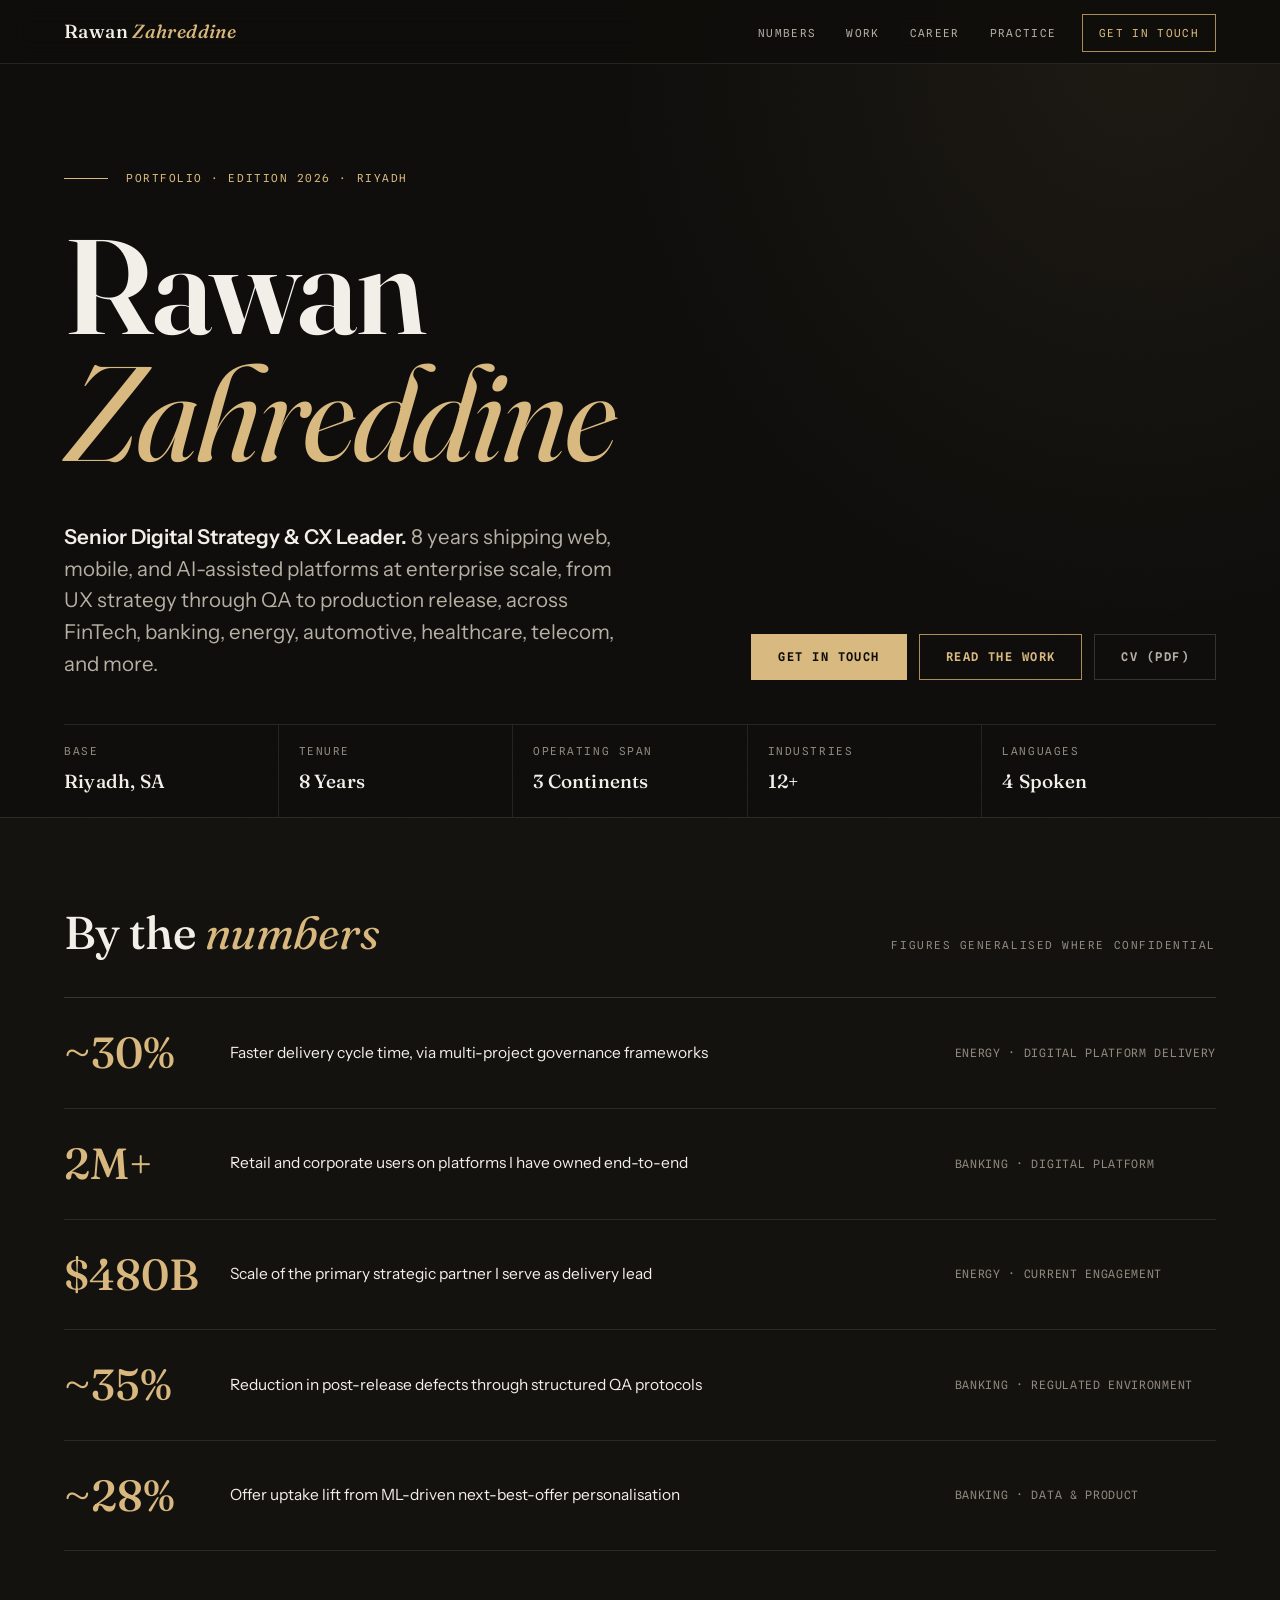
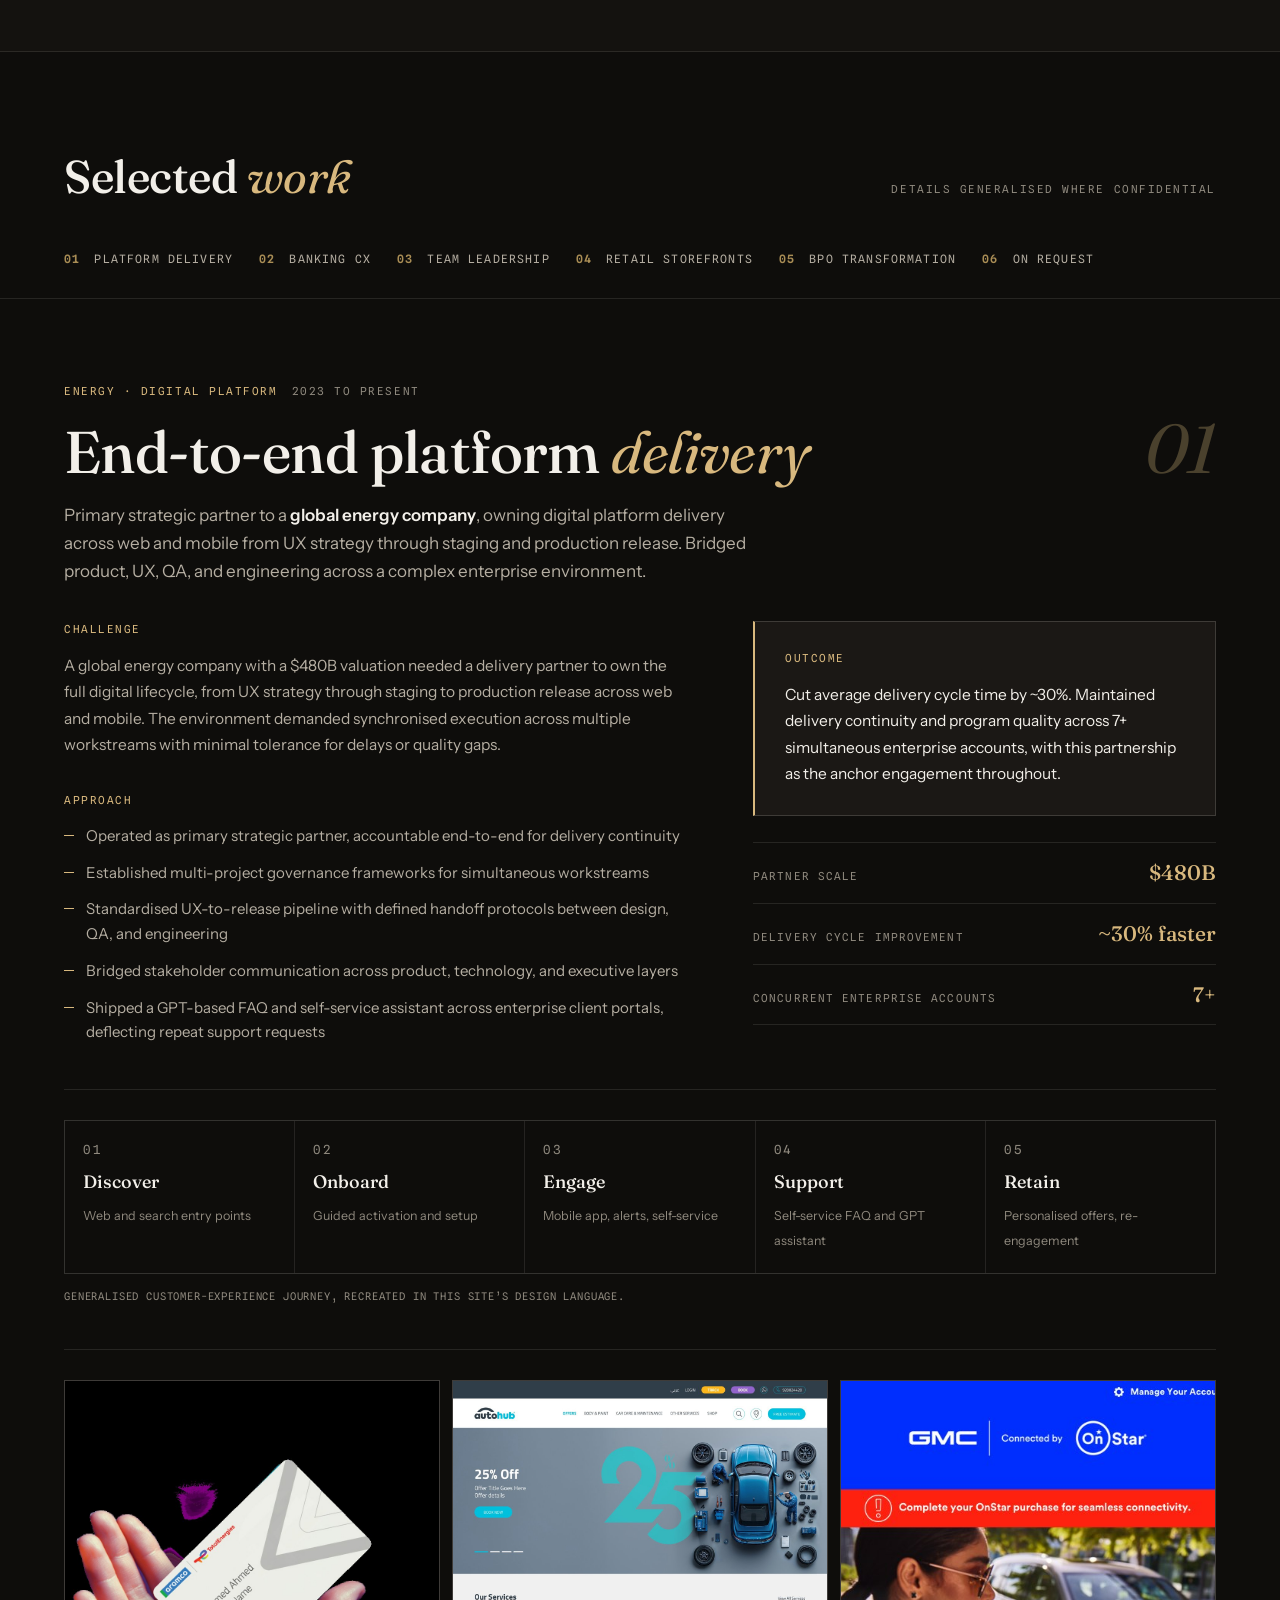
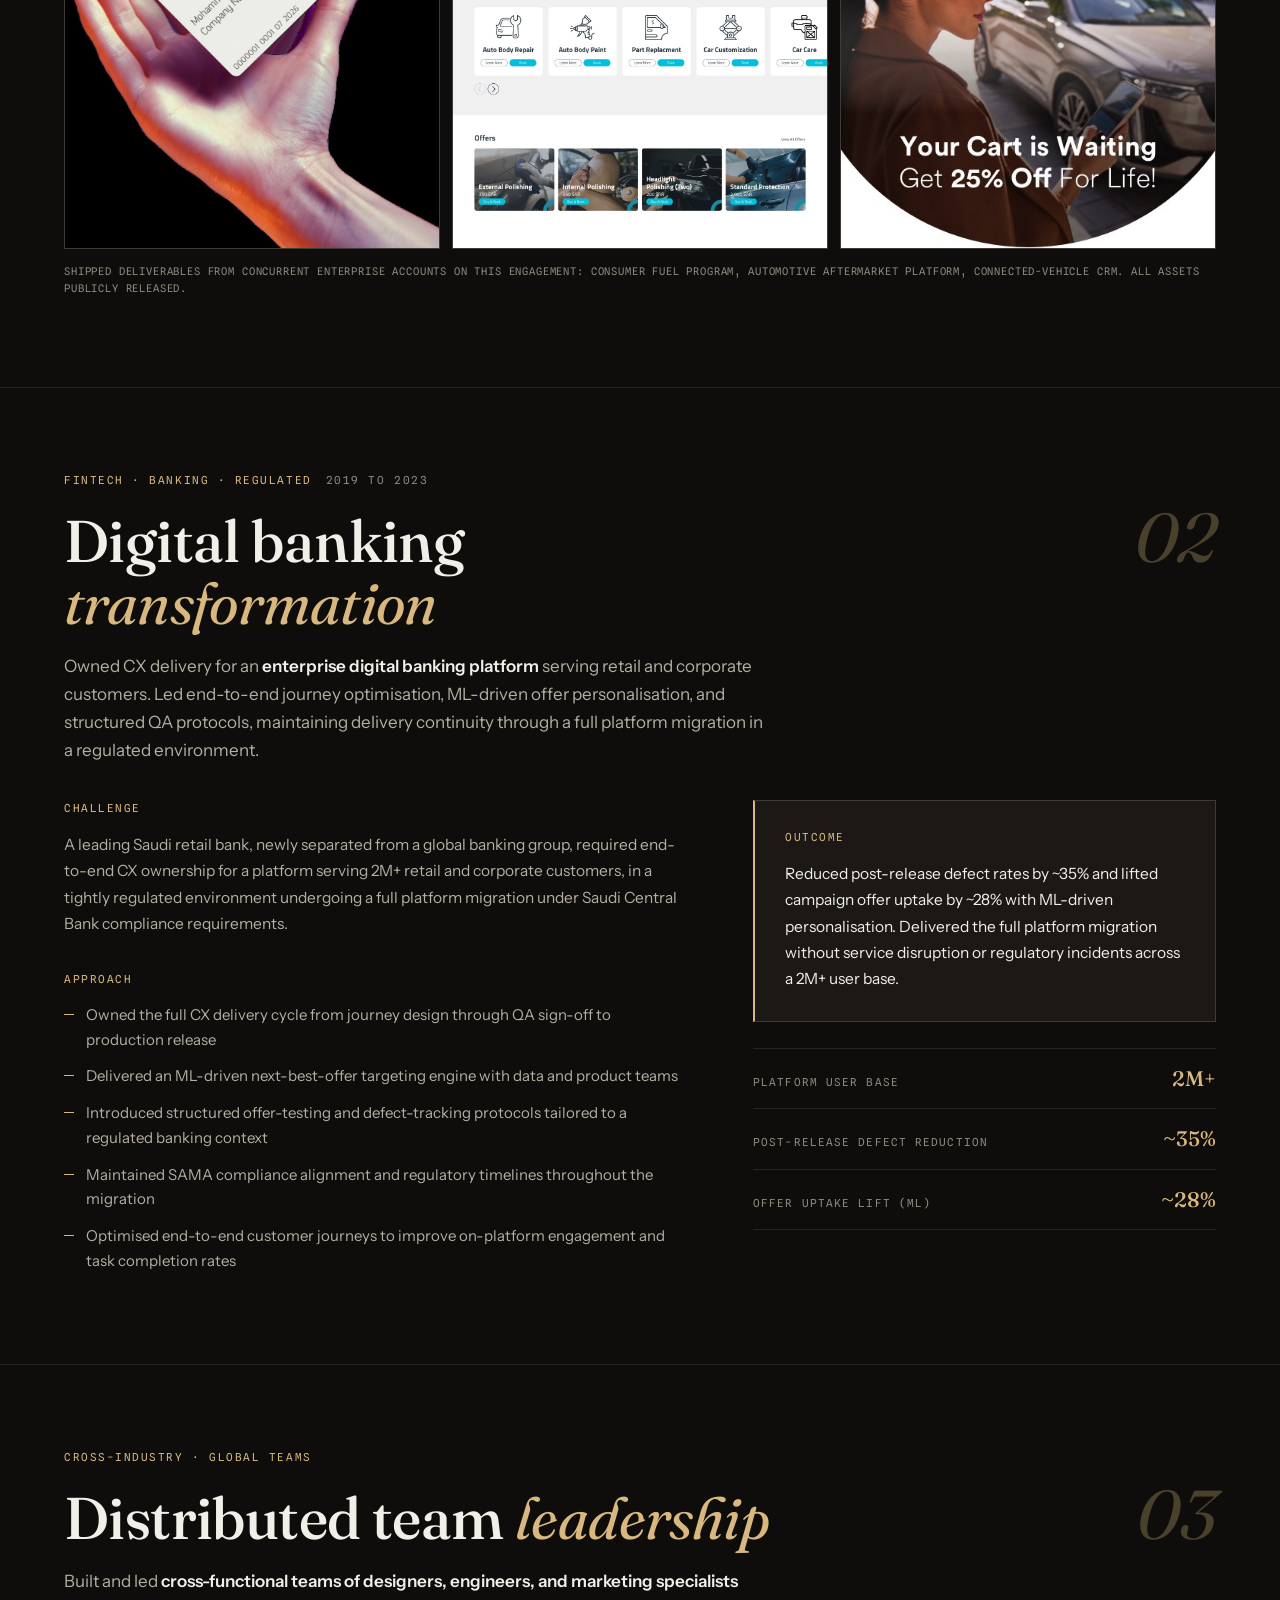
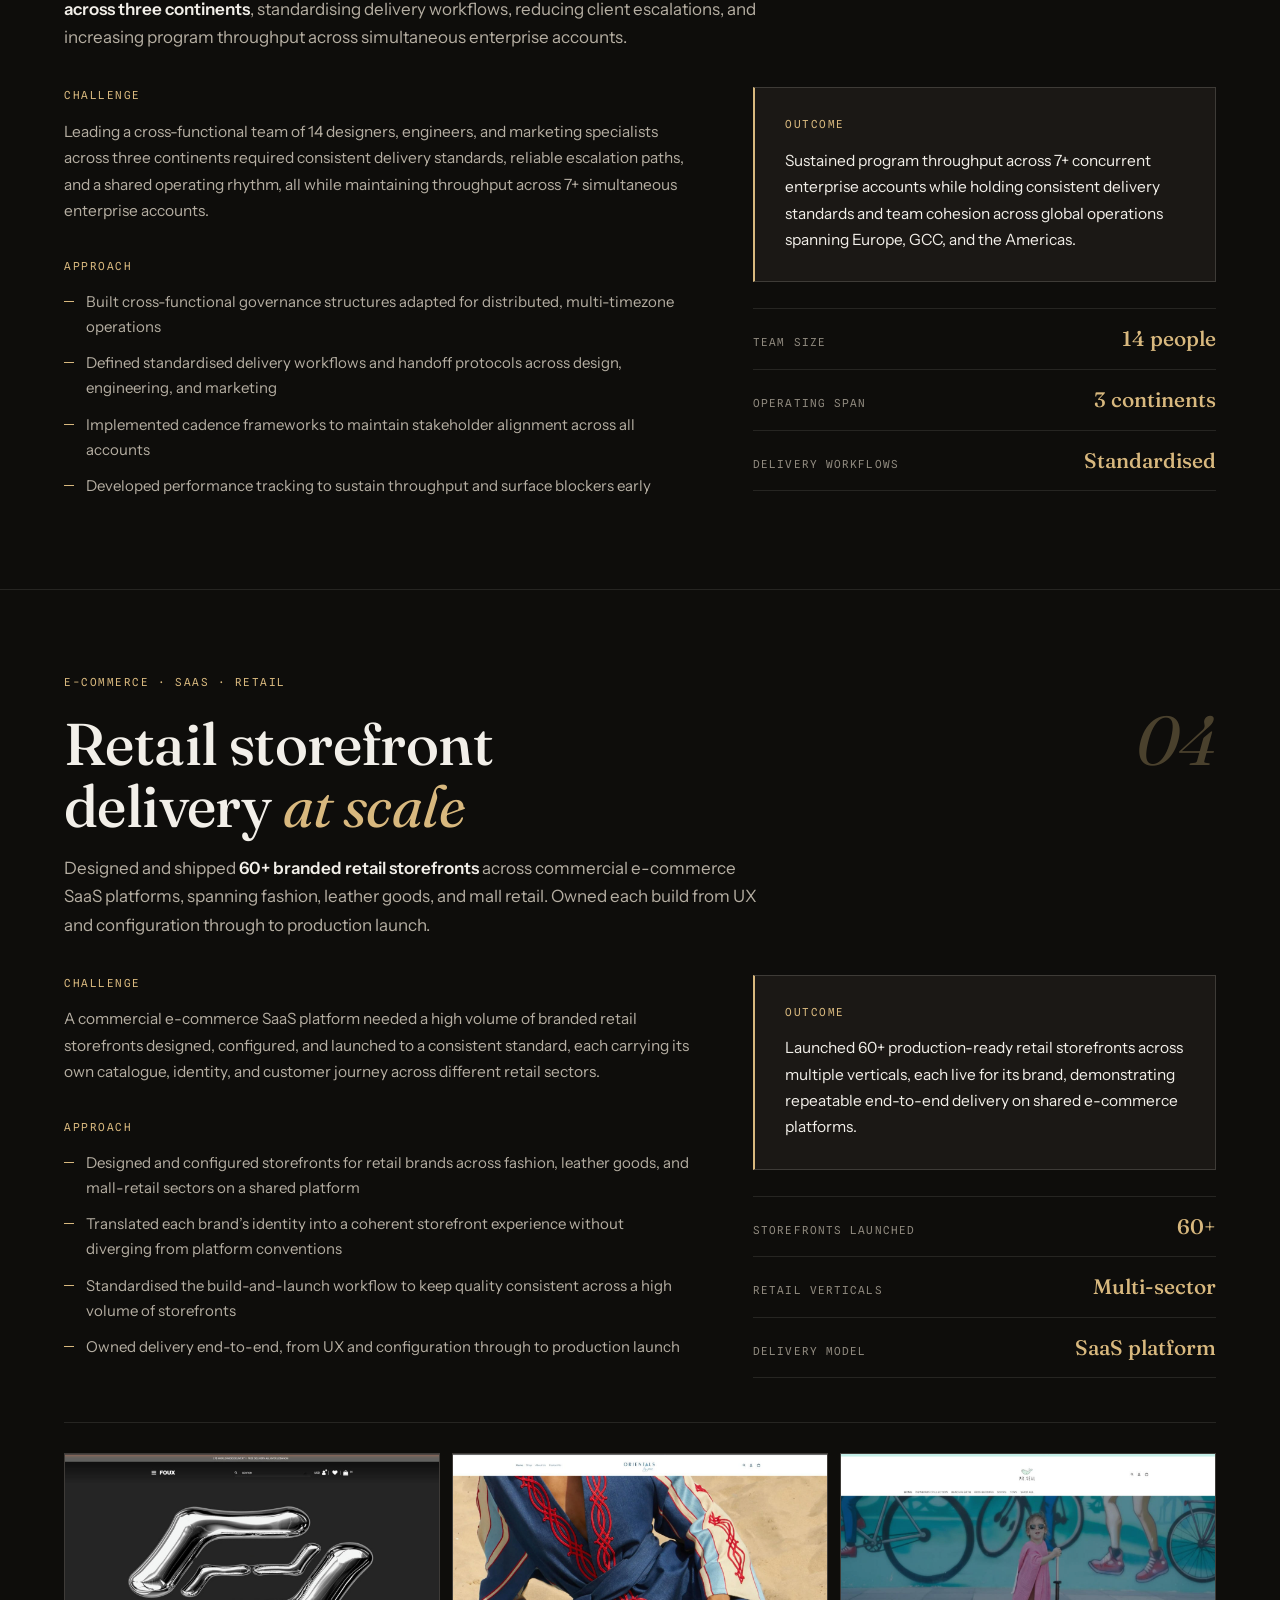
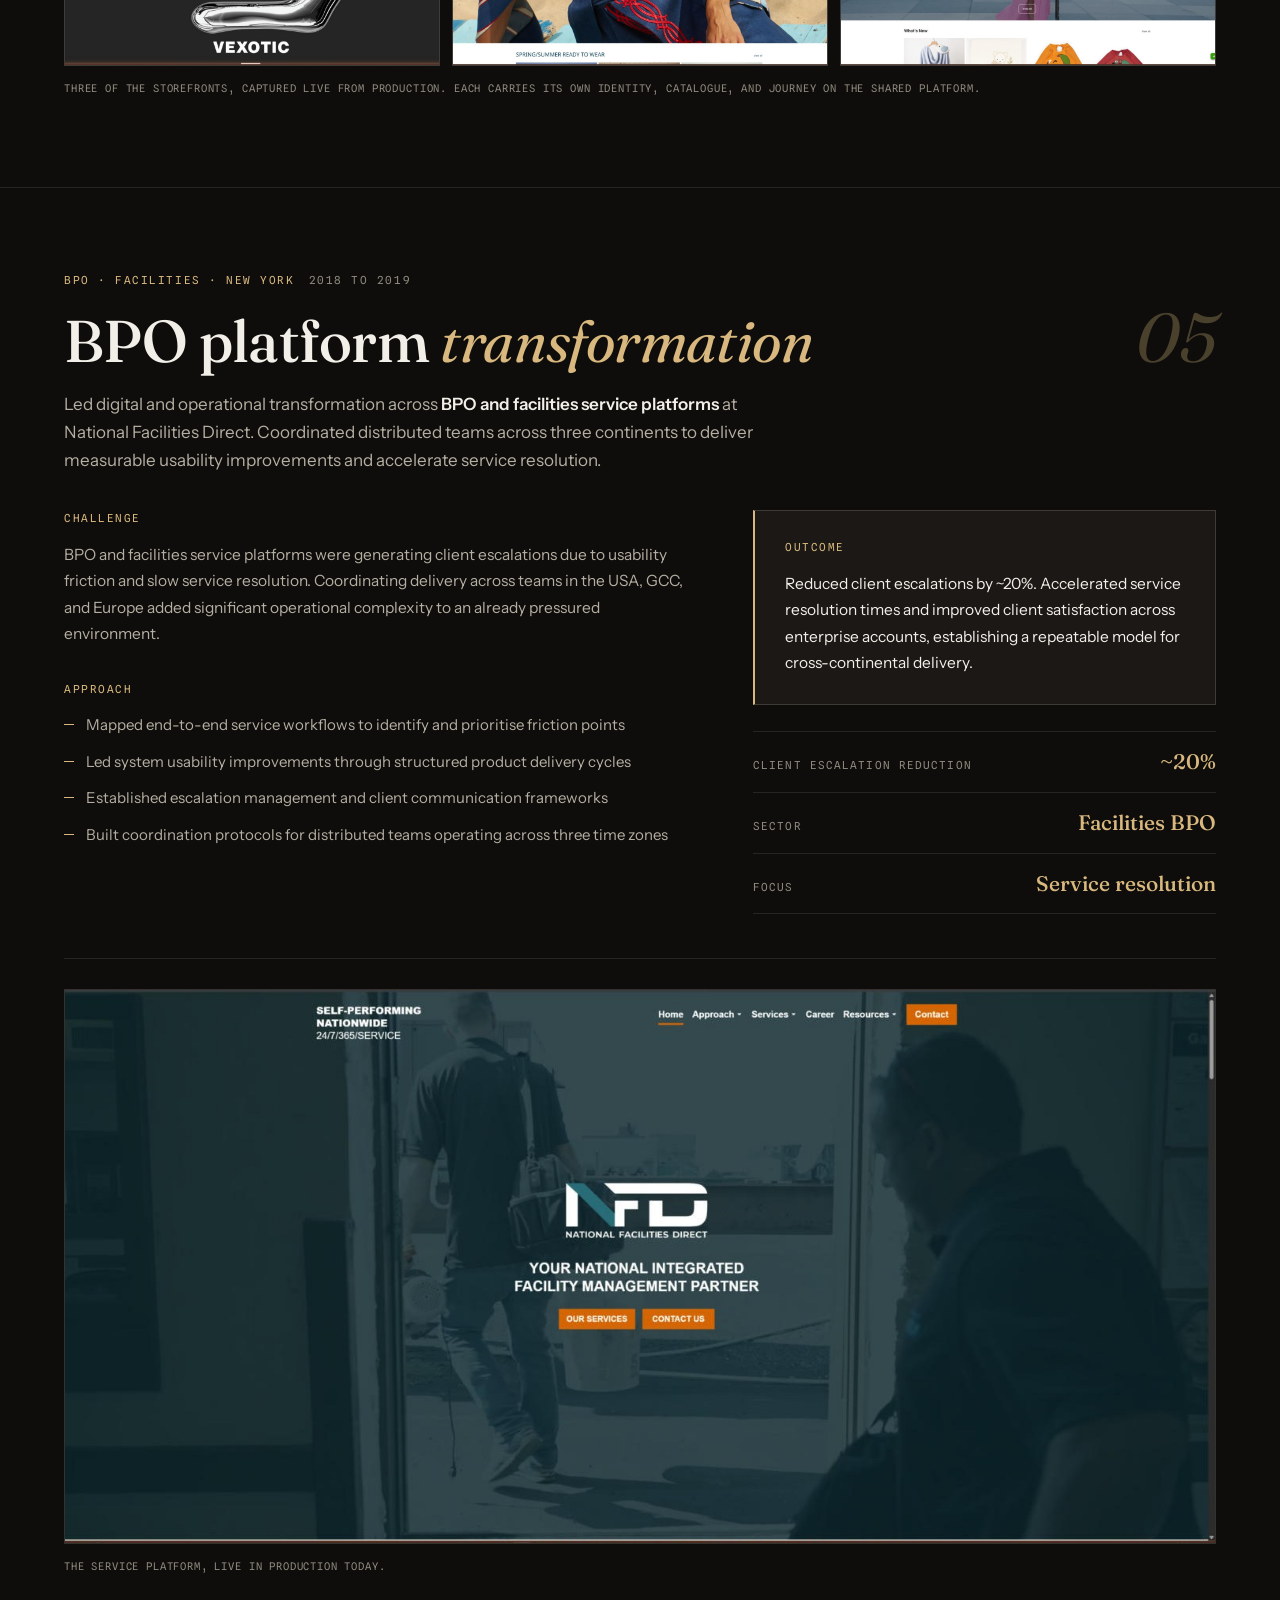
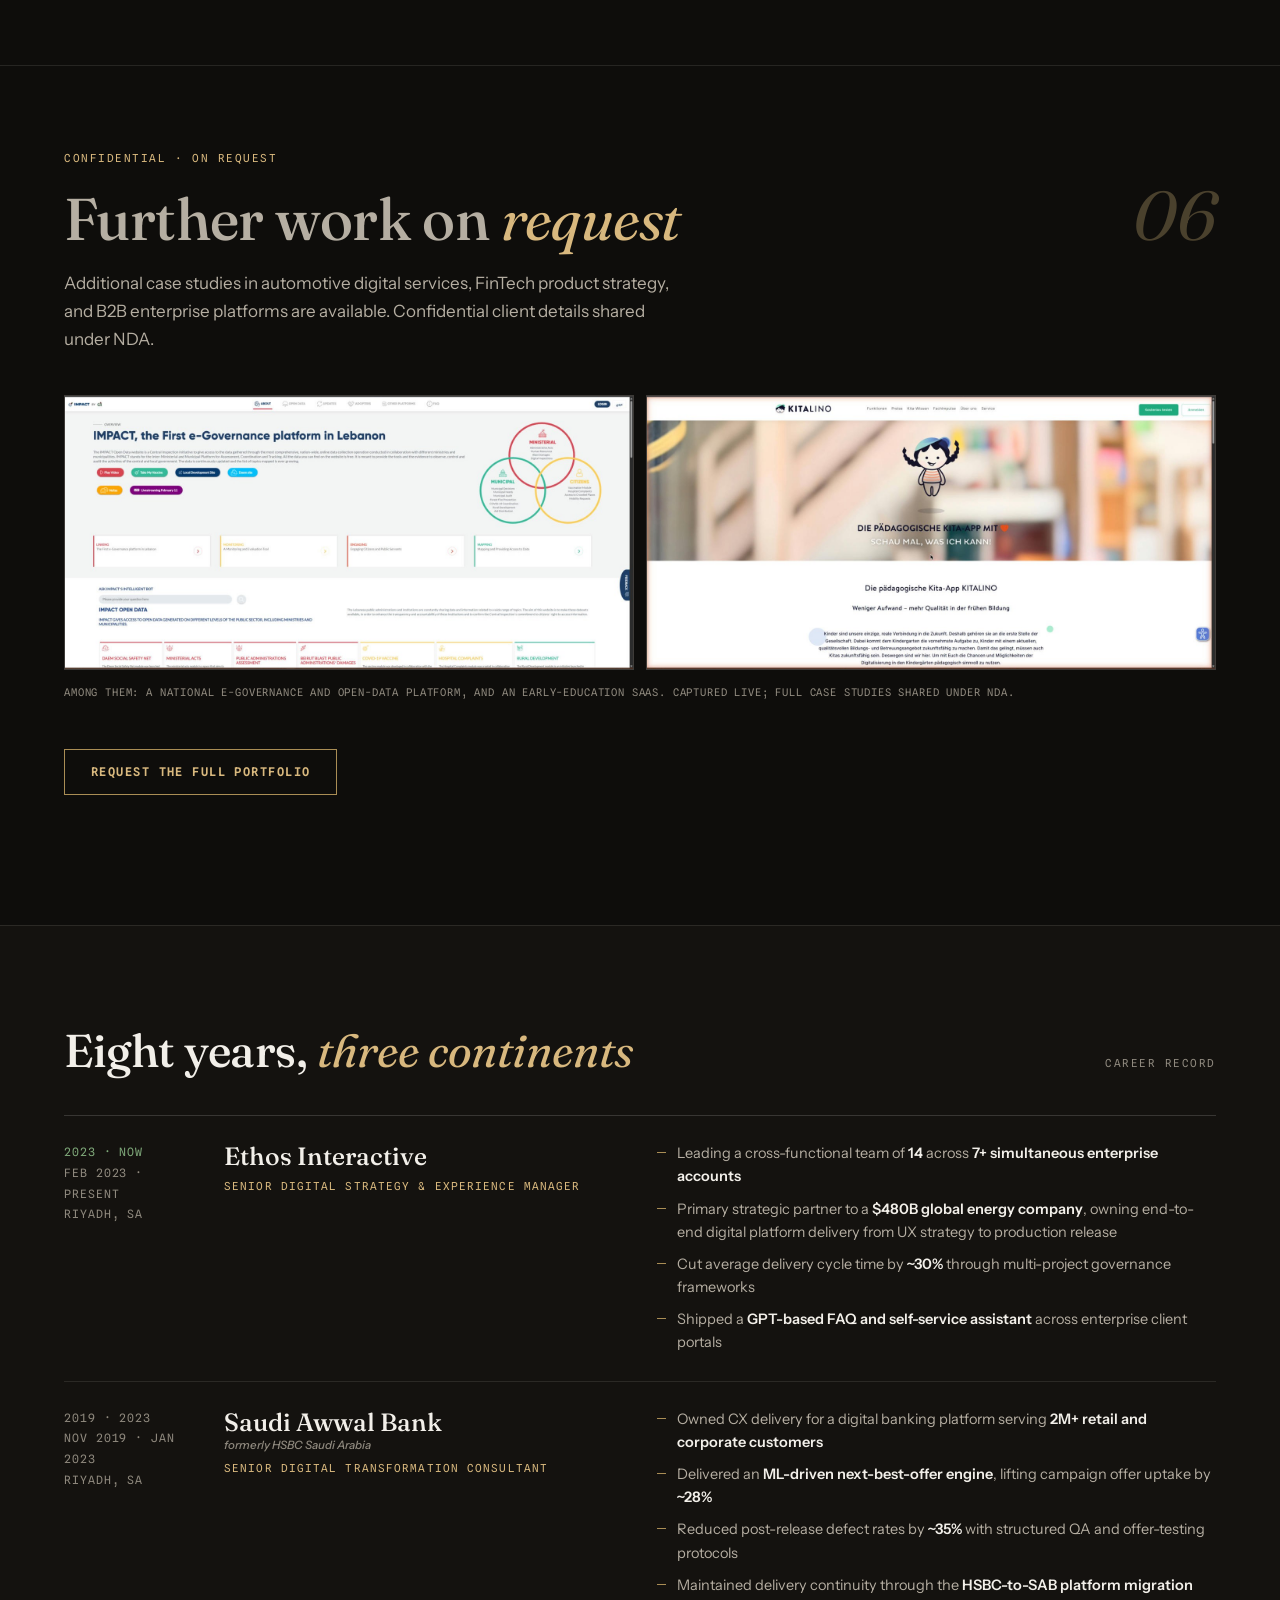
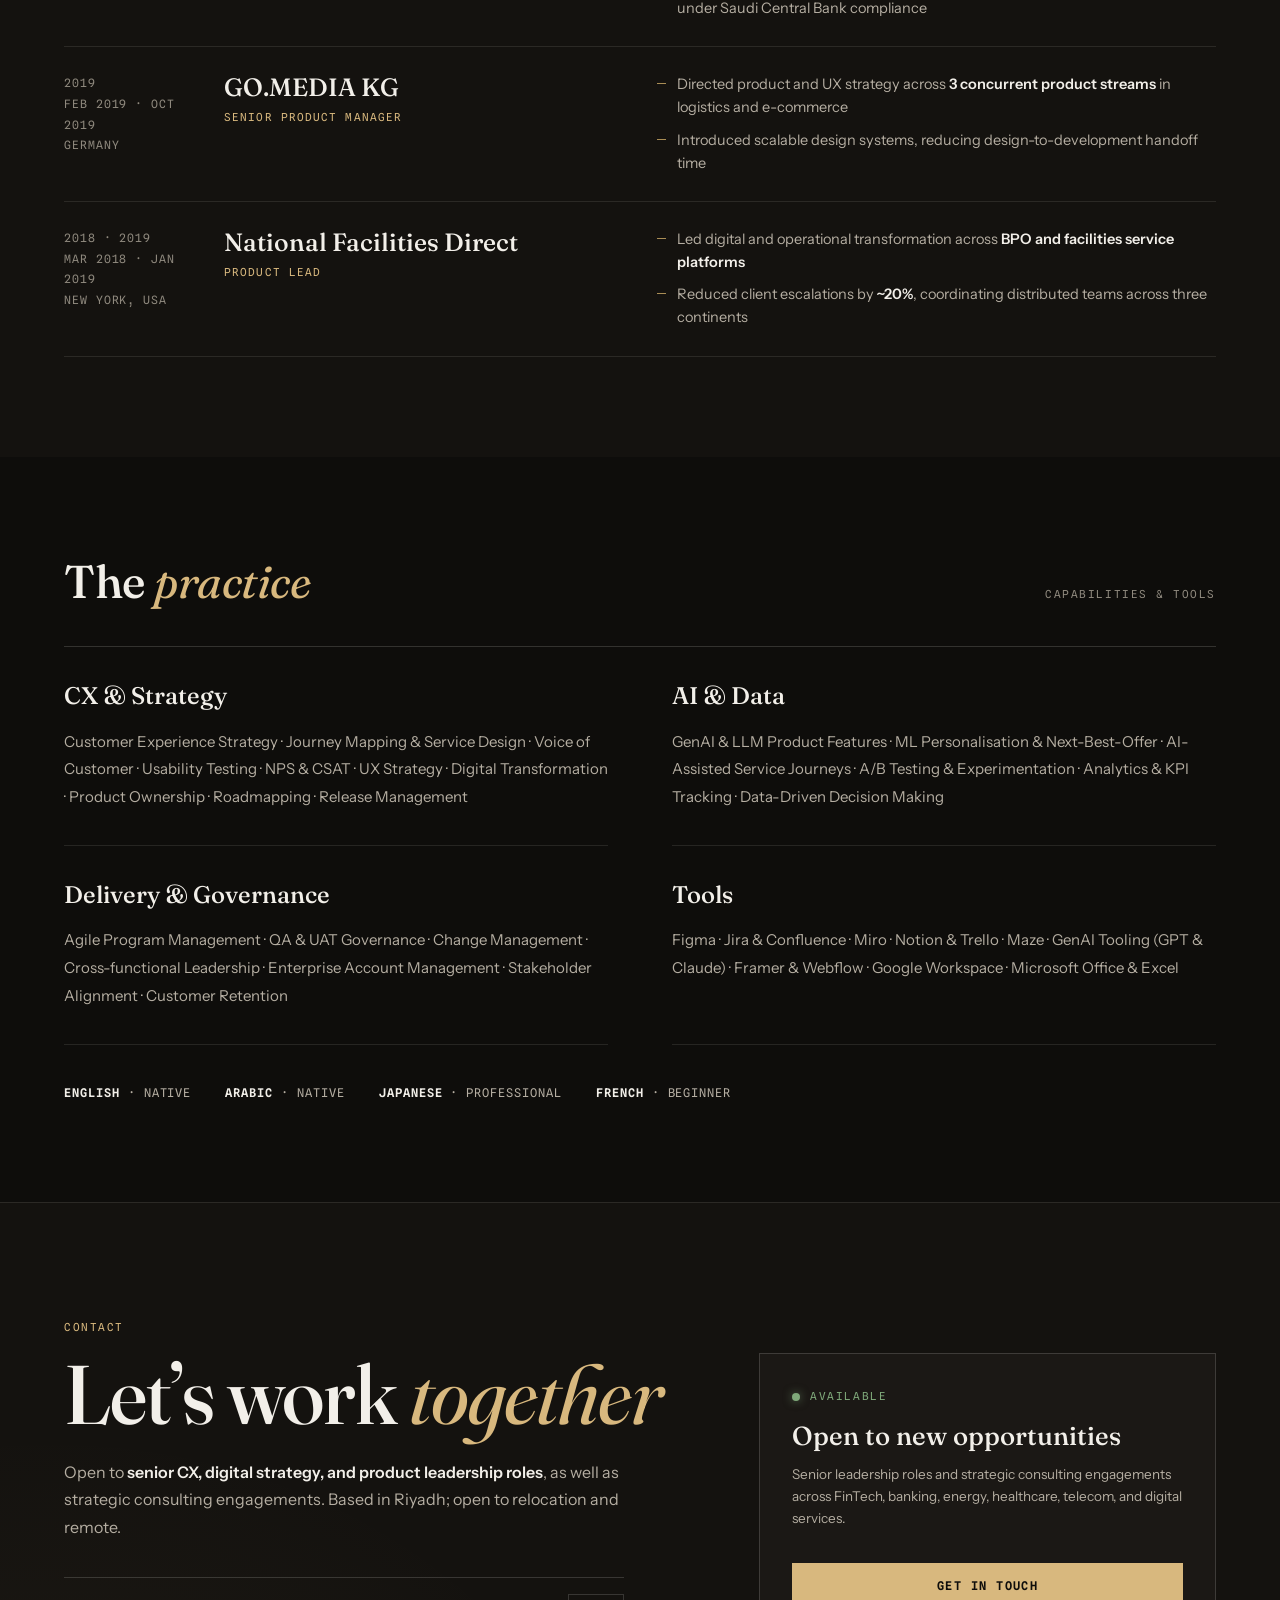
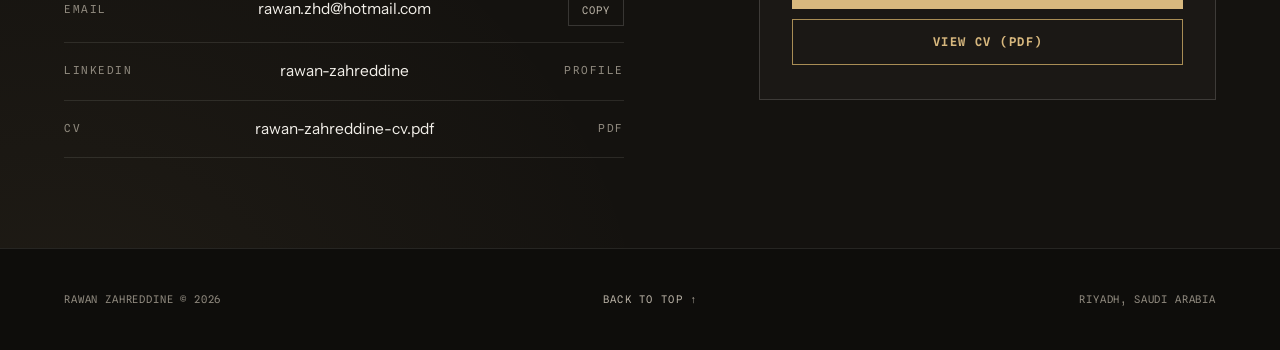
==== commit cbdd39d5: "Ship redesign: editorial dossier layout with real work samples" ====
--- a/index.html
+++ b/index.html
@@ -1,783 +1,569 @@
 <!DOCTYPE html>
-<html lang="en">
+<html lang="en" class="js">
 <head>
-  <meta charset="UTF-8">
-  <meta name="viewport" content="width=device-width, initial-scale=1.0">
-  <meta name="description" content="Rawan Zahreddine, Senior Digital Strategy & Customer Experience Leader. 8 years shipping web, mobile, and AI-assisted platforms across FinTech, banking, energy, and automotive.">
-  <meta property="og:title" content="Rawan Zahreddine · Digital Strategy & CX">
-  <meta property="og:description" content="Senior Digital Strategy & CX Leader. 8 years shipping web, mobile, and AI-assisted platforms from UX strategy through production release.">
-  <meta property="og:type" content="website">
-  <meta property="og:url" content="https://rawansportfolio.net/">
-  <meta property="og:image" content="https://rawansportfolio.net/assets/og-image.png">
-  <meta property="og:image:width" content="1200">
-  <meta property="og:image:height" content="630">
-  <meta name="twitter:card" content="summary_large_image">
-  <meta name="twitter:image" content="https://rawansportfolio.net/assets/og-image.png">
-  <meta name="theme-color" content="#0A0A0A">
-  <link rel="icon" type="image/png" sizes="32x32" href="assets/favicon-32.png">
-  <link rel="apple-touch-icon" sizes="512x512" href="assets/favicon-512.png">
-  <title>Rawan Zahreddine · Digital Strategy & CX</title>
-  <link rel="preconnect" href="https://fonts.googleapis.com">
-  <link rel="preconnect" href="https://fonts.gstatic.com" crossorigin>
-  <link href="https://fonts.googleapis.com/css2?family=Inter:wght@300;400;500;600&display=swap" rel="stylesheet">
-  <link rel="stylesheet" href="styles.css">
+<meta charset="UTF-8"><meta name="viewport" content="width=device-width, initial-scale=1.0">
+<title>Rawan Zahreddine · Digital Strategy & CX</title>
+<meta name="description" content="Rawan Zahreddine, Senior Digital Strategy & Customer Experience Leader. 8 years shipping web, mobile, and AI-assisted platforms across FinTech, banking, energy, automotive, healthcare, telecom, and more.">
+<meta name="robots" content="index, follow, max-image-preview:large, max-snippet:-1">
+<meta name="theme-color" content="#0E0D0B">
+<link rel="canonical" href="https://rawansportfolio.net/">
+<link rel="icon" href="favicon.svg" type="image/svg+xml">
+<meta property="og:type" content="website">
+<meta property="og:url" content="https://rawansportfolio.net/">
+<meta property="og:title" content="Rawan Zahreddine · Digital Strategy & CX">
+<meta property="og:description" content="Senior Digital Strategy & CX Leader. 8 years shipping web, mobile, and AI-assisted platforms from UX strategy through production release.">
+<meta property="og:image" content="https://rawansportfolio.net/assets/og-image.png">
+<meta name="twitter:card" content="summary_large_image">
+<link rel="preconnect" href="https://fonts.googleapis.com">
+<link rel="preconnect" href="https://fonts.gstatic.com" crossorigin>
+<link href="https://fonts.googleapis.com/css2?family=Fraunces:ital,opsz,wght@0,9..144,400;0,9..144,500;0,9..144,600;1,9..144,400&family=Instrument+Sans:wght@400;500;600&family=Spline+Sans+Mono:wght@400;600&display=swap" rel="stylesheet">
+<link rel="stylesheet" href="styles.css">
+<script type="application/ld+json">
+{
+  "@context": "https://schema.org",
+  "@type": "ProfilePage",
+  "mainEntity": {
+    "@type": "Person",
+    "name": "Rawan Zahreddine",
+    "jobTitle": "Senior Digital Strategy & Customer Experience Leader",
+    "url": "https://rawansportfolio.net/",
+    "email": "mailto:rawan.zhd@hotmail.com",
+    "address": { "@type": "PostalAddress", "addressLocality": "Riyadh", "addressCountry": "SA" },
+    "sameAs": ["https://linkedin.com/in/rawan-zahreddine-2531191bb"],
+    "knowsLanguage": ["en", "ar", "ja", "fr"],
+    "worksFor": { "@type": "Organization", "name": "Ethos Interactive" }
+  }
+}
+</script>
+<!-- Analytics: create a GA4 property for this domain, then uncomment.
+<script async src="https://www.googletagmanager.com/gtag/js?id=G-XXXXXXXXXX"></script>
+<script>window.dataLayer=window.dataLayer||[];function gtag(){dataLayer.push(arguments);}gtag('js',new Date());gtag('config','G-XXXXXXXXXX');</script>
+-->
 </head>
 <body>
-
-  <!-- NAV -->
-  <nav id="nav">
-    <a class="nav-logo" href="#hero">R. Zahreddine</a>
-    <ul class="nav-links">
-      <li><a href="#work">Work</a></li>
-      <li><a href="#experience">Experience</a></li>
-      <li><a href="#skills">Expertise</a></li>
-      <li><a href="#contact">Contact</a></li>
-    </ul>
-  </nav>
-
-  <!-- HERO -->
-  <section id="hero">
-    <div class="hero-glow"></div>
-    <div class="hero-body">
-      <div class="hero-eyebrow">
-        <span class="eyebrow-line"></span>
-        Portfolio &middot; 2026
-      </div>
-      <h1 class="hero-name">
-        Rawan
-        <em>Zahreddine</em>
-      </h1>
-      <div class="hero-rule"></div>
-      <p class="hero-tagline">
-        <strong>Senior Digital Strategy &amp; CX Leader.</strong><br>
-        8 years shipping web, mobile, and AI-assisted platforms at enterprise scale, from UX strategy through QA to production release, across FinTech, banking, energy, and automotive.
-      </p>
-      <div class="hero-actions">
-        <a class="cta-btn cta-btn--solid" href="#contact">Get in Touch</a>
-        <a class="cta-btn" href="#work">View My Work &darr;</a>
-        <a class="cta-link" href="assets/rawan-zahreddine-cv.pdf" download>Download CV</a>
-        <div class="badge-row">
-          <span class="badge">Riyadh</span>
-          <span class="badge">8 Years</span>
-          <span class="badge">3 Continents</span>
-          <span class="badge">4 Languages</span>
-        </div>
-      </div>
-    </div>
-    <div class="hero-compass" aria-hidden="true">
-      <svg class="compass-svg" viewBox="0 0 600 600" fill="none" xmlns="http://www.w3.org/2000/svg">
-        <!-- Outer ring -->
-        <circle cx="300" cy="300" r="278" stroke="#C9A96E" stroke-width="0.7" stroke-opacity="0.22"/>
-        <!-- Cardinal tick marks -->
-        <line x1="300" y1="22"  x2="300" y2="46"  stroke="#C9A96E" stroke-width="1.5" stroke-opacity="0.55"/>
-        <line x1="578" y1="300" x2="554" y2="300" stroke="#C9A96E" stroke-width="1.5" stroke-opacity="0.55"/>
-        <line x1="300" y1="578" x2="300" y2="554" stroke="#C9A96E" stroke-width="1.5" stroke-opacity="0.55"/>
-        <line x1="22"  y1="300" x2="46"  y2="300" stroke="#C9A96E" stroke-width="1.5" stroke-opacity="0.55"/>
-        <!-- Minor tick marks at 45° -->
-        <line x1="496" y1="104" x2="479" y2="121" stroke="#C9A96E" stroke-width="0.8" stroke-opacity="0.3"/>
-        <line x1="496" y1="496" x2="479" y2="479" stroke="#C9A96E" stroke-width="0.8" stroke-opacity="0.3"/>
-        <line x1="104" y1="496" x2="121" y2="479" stroke="#C9A96E" stroke-width="0.8" stroke-opacity="0.3"/>
-        <line x1="104" y1="104" x2="121" y2="121" stroke="#C9A96E" stroke-width="0.8" stroke-opacity="0.3"/>
-        <!-- Mid ring dashed -->
-        <circle cx="300" cy="300" r="196" stroke="#C9A96E" stroke-width="0.5" stroke-opacity="0.16" stroke-dasharray="3 11"/>
-        <!-- Cardinal dots on mid ring -->
-        <circle cx="300" cy="104" r="2.5" fill="#C9A96E" fill-opacity="0.35"/>
-        <circle cx="496" cy="300" r="2.5" fill="#C9A96E" fill-opacity="0.35"/>
-        <circle cx="300" cy="496" r="2.5" fill="#C9A96E" fill-opacity="0.35"/>
-        <circle cx="104" cy="300" r="2.5" fill="#C9A96E" fill-opacity="0.35"/>
-        <!-- Inner ring -->
-        <circle cx="300" cy="300" r="116" stroke="#C9A96E" stroke-width="0.5" stroke-opacity="0.2" stroke-dasharray="1.5 9"/>
-        <!-- Crosshair guides (very faint) -->
-        <line x1="300" y1="22"  x2="300" y2="578" stroke="#C9A96E" stroke-width="0.3" stroke-opacity="0.08"/>
-        <line x1="22"  y1="300" x2="578" y2="300" stroke="#C9A96E" stroke-width="0.3" stroke-opacity="0.08"/>
-        <!-- Centre hub -->
-        <circle cx="300" cy="300" r="14" stroke="#C9A96E" stroke-width="0.8" stroke-opacity="0.4"/>
-        <circle cx="300" cy="300" r="4"  fill="#C9A96E"   fill-opacity="0.9"/>
-        <!-- Primary rotating arm (25s) -->
-        <g class="compass-arm-primary">
-          <line x1="300" y1="300" x2="300" y2="28" stroke="#C9A96E" stroke-width="1.8" stroke-opacity="0.9" stroke-linecap="round"/>
-          <line x1="300" y1="300" x2="300" y2="370" stroke="#C9A96E" stroke-width="0.8" stroke-opacity="0.35" stroke-linecap="round"/>
-          <circle cx="300" cy="34" r="3.5" fill="#C9A96E" fill-opacity="0.95"/>
-        </g>
-        <!-- Secondary counter-rotating arm (50s) -->
-        <g class="compass-arm-secondary">
-          <line x1="300" y1="300" x2="300" y2="108" stroke="#C9A96E" stroke-width="0.9" stroke-opacity="0.45" stroke-linecap="round"/>
-          <circle cx="300" cy="114" r="2" fill="#C9A96E" fill-opacity="0.55"/>
-        </g>
-      </svg>
-    </div>
-    <div class="scroll-hint">
-      <span class="scroll-track"></span>
-      Scroll
-    </div>
-  </section>
-
-  <!-- METRICS BAND -->
-  <div id="metrics">
-    <div class="metrics-inner">
-      <div class="metric-item">
-        <div class="metric-number">~30%</div>
-        <div class="metric-label">Faster delivery<br>cycle time</div>
-      </div>
-      <div class="metric-item">
-        <div class="metric-number">2M+</div>
-        <div class="metric-label">Users on platforms<br>I&rsquo;ve owned</div>
-      </div>
-      <div class="metric-item">
-        <div class="metric-number">$480B</div>
-        <div class="metric-label">Scale of primary<br>strategic partner</div>
-      </div>
-      <div class="metric-item">
-        <div class="metric-number">~35%</div>
-        <div class="metric-label">Reduction in<br>post-release defects</div>
-      </div>
-      <div class="metric-item">
-        <div class="metric-number">~28%</div>
-        <div class="metric-label">Offer uptake lift from<br>ML personalisation</div>
-      </div>
-    </div>
-  </div>
-
-  <!-- IMPACT VIGNETTES -->
-  <section id="work">
-    <div class="section-header">
-      <div>
-        <div class="section-label">
-          <span class="label-line"></span>
-          Selected Work
-        </div>
-        <h2 class="section-title">
-          Impact at<br><em>enterprise scale</em>
-        </h2>
-      </div>
-      <p class="section-note">Details generalised<br>where confidential</p>
-    </div>
-
-    <div class="vignettes-grid">
-
-      <!-- Card 1: Energy Platform Delivery -->
-      <details class="vignette-card">
-        <summary>
-          <div class="vcard-top-bar"></div>
-          <div class="vcard-sector">Energy &middot; Digital Platform</div>
-          <h3 class="vcard-impact">End-to-end<br>platform <span>delivery</span></h3>
-          <p class="vcard-desc">Primary strategic partner to a <strong>global energy company</strong>, owning digital platform delivery across web and mobile from UX strategy through staging and production release. Bridged product, UX, QA, and engineering across a complex enterprise environment.</p>
-          <div class="vcard-metrics">
-            <div class="vcard-metric-row">
-              <span class="vcard-key">Partner scale</span>
-              <span class="vcard-val">$480B</span>
-            </div>
-            <div class="vcard-metric-row">
-              <span class="vcard-key">Delivery cycle improvement</span>
-              <span class="vcard-val">~30% faster</span>
-            </div>
-            <div class="vcard-metric-row">
-              <span class="vcard-key">Concurrent enterprise accounts</span>
-              <span class="vcard-val">7+</span>
-            </div>
-          </div>
-          <div class="vcard-expand-row">
-            <span class="vcard-expand-label">Read case study</span>
-            <span class="vcard-expand-arrow">&#8595;</span>
-          </div>
-        </summary>
-        <div class="vcard-expanded">
-          <div class="cs-grid">
-            <div class="cs-block">
-              <div class="cs-block-label">Challenge</div>
-              <p class="cs-body">A global energy company with a $480B valuation needed a delivery partner to own the full digital lifecycle, from UX strategy through staging to production release across web and mobile. The environment demanded synchronised execution across multiple workstreams with minimal tolerance for delays or quality gaps.</p>
-            </div>
-            <div class="cs-block">
-              <div class="cs-block-label">Approach</div>
-              <ul class="cs-bullets">
-                <li>Operated as primary strategic partner, accountable end-to-end for delivery continuity</li>
-                <li>Established multi-project governance frameworks for simultaneous workstreams</li>
-                <li>Standardised UX-to-release pipeline with defined handoff protocols between design, QA, and engineering</li>
-                <li>Bridged stakeholder communication across product, technology, and executive layers</li>
-                <li>Shipped a GPT-based FAQ and self-service assistant across enterprise client portals, deflecting repeat support requests</li>
-              </ul>
-            </div>
-            <div class="cs-block cs-block--outcome">
-              <div class="cs-block-label">Outcome</div>
-              <p class="cs-body">Cut average delivery cycle time by ~30%. Maintained delivery continuity and program quality across 7+ simultaneous enterprise accounts, with this partnership as the anchor engagement throughout.</p>
-            </div>
-          </div>
-          <figure class="cs-artifact">
-            <svg viewBox="0 0 440 470" role="img" aria-label="Customer-experience journey map: Discover, Onboard, Engage, Support, Retain">
-              <text x="40" y="24" fill="#C9A96E" font-size="10.5" letter-spacing="3" font-family="Inter, sans-serif">CUSTOMER-EXPERIENCE JOURNEY</text>
-              <line x1="40" y1="40" x2="400" y2="40" stroke="#C9A96E" stroke-opacity="0.15"/>
-              <line x1="44" y1="92" x2="44" y2="396" stroke="#C9A96E" stroke-opacity="0.3"/>
-              <!-- Stage 01 -->
-              <circle cx="44" cy="92" r="8" fill="none" stroke="#C9A96E" stroke-opacity="0.18"/>
-              <circle cx="44" cy="92" r="4" fill="#C9A96E"/>
-              <text x="76" y="76" fill="#C9A96E" font-size="9" letter-spacing="2" font-family="Inter, sans-serif">01</text>
-              <text x="76" y="97" fill="#ECECEC" font-size="19" font-family="'Times New Roman', Georgia, serif">Discover</text>
-              <text x="76" y="115" fill="#8F8F8F" font-size="11.5" font-family="Inter, sans-serif">Web and search entry points</text>
-              <!-- Stage 02 -->
-              <circle cx="44" cy="168" r="9" fill="none" stroke="#C9A96E" stroke-opacity="0.24"/>
-              <circle cx="44" cy="168" r="4" fill="#C9A96E"/>
-              <text x="76" y="152" fill="#C9A96E" font-size="9" letter-spacing="2" font-family="Inter, sans-serif">02</text>
-              <text x="76" y="173" fill="#ECECEC" font-size="19" font-family="'Times New Roman', Georgia, serif">Onboard</text>
-              <text x="76" y="191" fill="#8F8F8F" font-size="11.5" font-family="Inter, sans-serif">Guided activation and setup</text>
-              <!-- Stage 03 -->
-              <circle cx="44" cy="244" r="10" fill="none" stroke="#C9A96E" stroke-opacity="0.3"/>
-              <circle cx="44" cy="244" r="4" fill="#C9A96E"/>
-              <text x="76" y="228" fill="#C9A96E" font-size="9" letter-spacing="2" font-family="Inter, sans-serif">03</text>
-              <text x="76" y="249" fill="#ECECEC" font-size="19" font-family="'Times New Roman', Georgia, serif">Engage</text>
-              <text x="76" y="267" fill="#8F8F8F" font-size="11.5" font-family="Inter, sans-serif">Mobile app, alerts, self-service</text>
-              <!-- Stage 04 -->
-              <circle cx="44" cy="320" r="11" fill="none" stroke="#C9A96E" stroke-opacity="0.36"/>
-              <circle cx="44" cy="320" r="4" fill="#C9A96E"/>
-              <text x="76" y="304" fill="#C9A96E" font-size="9" letter-spacing="2" font-family="Inter, sans-serif">04</text>
-              <text x="76" y="325" fill="#ECECEC" font-size="19" font-family="'Times New Roman', Georgia, serif">Support</text>
-              <text x="76" y="343" fill="#8F8F8F" font-size="11.5" font-family="Inter, sans-serif">Self-service FAQ and GPT assistant</text>
-              <!-- Stage 05 -->
-              <circle cx="44" cy="396" r="12" fill="none" stroke="#C9A96E" stroke-opacity="0.44"/>
-              <circle cx="44" cy="396" r="4" fill="#C9A96E"/>
-              <text x="76" y="380" fill="#C9A96E" font-size="9" letter-spacing="2" font-family="Inter, sans-serif">05</text>
-              <text x="76" y="401" fill="#ECECEC" font-size="19" font-family="'Times New Roman', Georgia, serif">Retain</text>
-              <text x="76" y="419" fill="#8F8F8F" font-size="11.5" font-family="Inter, sans-serif">Personalised offers, re-engagement</text>
-            </svg>
-            <figcaption>Generalised customer-experience journey, recreated in this site&rsquo;s design language. No client assets shown.</figcaption>
-          </figure>
-        </div>
-      </details>
-
-      <!-- Card 2: Digital Banking Transformation -->
-      <details class="vignette-card">
-        <summary>
-          <div class="vcard-top-bar"></div>
-          <div class="vcard-sector">FinTech &middot; Banking &middot; Regulated</div>
-          <h3 class="vcard-impact">Digital banking<br><span>transformation</span></h3>
-          <p class="vcard-desc">Owned CX delivery for an <strong>enterprise digital banking platform</strong> serving retail and corporate customers. Led end-to-end journey optimisation, ML-driven offer personalisation, and structured QA protocols, maintaining delivery continuity through a full platform migration in a regulated environment.</p>
-          <div class="vcard-metrics">
-            <div class="vcard-metric-row">
-              <span class="vcard-key">Platform user base</span>
-              <span class="vcard-val">2M+</span>
-            </div>
-            <div class="vcard-metric-row">
-              <span class="vcard-key">Post-release defect reduction</span>
-              <span class="vcard-val">~35%</span>
-            </div>
-            <div class="vcard-metric-row">
-              <span class="vcard-key">Offer uptake lift (ML)</span>
-              <span class="vcard-val">~28%</span>
-            </div>
-          </div>
-          <div class="vcard-expand-row">
-            <span class="vcard-expand-label">Read case study</span>
-            <span class="vcard-expand-arrow">&#8595;</span>
-          </div>
-        </summary>
-        <div class="vcard-expanded">
-          <div class="cs-grid">
-            <div class="cs-block">
-              <div class="cs-block-label">Challenge</div>
-              <p class="cs-body">A leading Saudi retail bank, newly separated from a global banking group, required end-to-end CX ownership for a platform serving 2M+ retail and corporate customers, in a tightly regulated environment undergoing a full platform migration under Saudi Central Bank compliance requirements.</p>
-            </div>
-            <div class="cs-block">
-              <div class="cs-block-label">Approach</div>
-              <ul class="cs-bullets">
-                <li>Owned the full CX delivery cycle from journey design through QA sign-off to production release</li>
-                <li>Delivered an ML-driven next-best-offer targeting engine with data and product teams</li>
-                <li>Introduced structured offer-testing and defect-tracking protocols tailored to a regulated banking context</li>
-                <li>Maintained SAMA compliance alignment and regulatory timelines throughout the migration</li>
-                <li>Optimised end-to-end customer journeys to improve on-platform engagement and task completion rates</li>
-              </ul>
-            </div>
-            <div class="cs-block cs-block--outcome">
-              <div class="cs-block-label">Outcome</div>
-              <p class="cs-body">Reduced post-release defect rates by ~35% and lifted campaign offer uptake by ~28% with ML-driven personalisation. Delivered the full platform migration without service disruption or regulatory incidents across a 2M+ user base.</p>
-            </div>
-          </div>
-          <figure class="cs-artifact">
-            <svg viewBox="0 0 440 210" role="img" aria-label="Next-best-offer engine: customer signals feed a ranking model that serves the best offer in-app, with a continuous offer-testing loop lifting uptake around 28 percent">
-              <text x="40" y="24" fill="#C9A96E" font-size="10.5" letter-spacing="3" font-family="Inter, sans-serif">NEXT-BEST-OFFER ENGINE</text>
-              <line x1="40" y1="38" x2="400" y2="38" stroke="#C9A96E" stroke-opacity="0.15"/>
-              <rect x="286" y="50" width="114" height="18" rx="9" fill="#C9A96E" fill-opacity="0.10" stroke="#C9A96E" stroke-opacity="0.5"/>
-              <text x="343" y="63" fill="#C9A96E" font-size="9.5" text-anchor="middle" font-family="Inter, sans-serif">+28% offer uptake</text>
-              <line x1="48" y1="120" x2="384" y2="120" stroke="#C9A96E" stroke-opacity="0.5"/>
-              <text x="48" y="102" fill="#ECECEC" font-size="11.5" text-anchor="middle" font-family="Inter, sans-serif">Signals</text>
-              <text x="160" y="102" fill="#ECECEC" font-size="11.5" text-anchor="middle" font-family="Inter, sans-serif">Model</text>
-              <text x="272" y="102" fill="#ECECEC" font-size="11.5" text-anchor="middle" font-family="Inter, sans-serif">Best offer</text>
-              <text x="384" y="102" fill="#ECECEC" font-size="11.5" text-anchor="middle" font-family="Inter, sans-serif">Served</text>
-              <circle cx="48" cy="120" r="4" fill="#C9A96E"/>
-              <circle cx="160" cy="120" r="4" fill="#C9A96E"/>
-              <circle cx="272" cy="120" r="4" fill="#C9A96E"/>
-              <circle cx="384" cy="120" r="4" fill="#C9A96E"/>
-              <path d="M150 116 l7 4 -7 4 z" fill="#C9A96E"/>
-              <path d="M262 116 l7 4 -7 4 z" fill="#C9A96E"/>
-              <path d="M374 116 l7 4 -7 4 z" fill="#C9A96E"/>
-              <path d="M384 128 C 384 175, 160 175, 160 130" fill="none" stroke="#C9A96E" stroke-opacity="0.35" stroke-dasharray="3 3"/>
-              <path d="M156 138 l4 -8 4 8 z" fill="#C9A96E" fill-opacity="0.6"/>
-              <text x="272" y="196" fill="#8F8F8F" font-size="9.5" text-anchor="middle" font-family="Inter, sans-serif">continuous offer-testing loop</text>
-            </svg>
-            <figcaption>Generalised next-best-offer decisioning flow, drawn in this site&rsquo;s design language. No client assets shown.</figcaption>
-          </figure>
-        </div>
-      </details>
-
-      <!-- Card 3: Distributed Team Leadership -->
-      <details class="vignette-card">
-        <summary>
-          <div class="vcard-top-bar"></div>
-          <div class="vcard-sector">Cross-Industry &middot; Global Teams</div>
-          <h3 class="vcard-impact">Distributed<br>team <span>leadership</span></h3>
-          <p class="vcard-desc">Built and led <strong>cross-functional teams of designers, engineers, and marketing specialists across three continents</strong>, standardising delivery workflows, reducing client escalations, and increasing program throughput across simultaneous enterprise accounts.</p>
-          <div class="vcard-metrics">
-            <div class="vcard-metric-row">
-              <span class="vcard-key">Team size</span>
-              <span class="vcard-val">14 people</span>
-            </div>
-            <div class="vcard-metric-row">
-              <span class="vcard-key">Operating span</span>
-              <span class="vcard-val">3 continents</span>
-            </div>
-            <div class="vcard-metric-row">
-              <span class="vcard-key">Delivery workflows</span>
-              <span class="vcard-val">Standardised</span>
-            </div>
-          </div>
-          <div class="vcard-expand-row">
-            <span class="vcard-expand-label">Read case study</span>
-            <span class="vcard-expand-arrow">&#8595;</span>
-          </div>
-        </summary>
-        <div class="vcard-expanded">
-          <div class="cs-grid">
-            <div class="cs-block">
-              <div class="cs-block-label">Challenge</div>
-              <p class="cs-body">Leading a cross-functional team of 14 designers, engineers, and marketing specialists across three continents required consistent delivery standards, reliable escalation paths, and a shared operating rhythm, all while maintaining throughput across 7+ simultaneous enterprise accounts.</p>
-            </div>
-            <div class="cs-block">
-              <div class="cs-block-label">Approach</div>
-              <ul class="cs-bullets">
-                <li>Built cross-functional governance structures adapted for distributed, multi-timezone operations</li>
-                <li>Defined standardised delivery workflows and handoff protocols across design, engineering, and marketing</li>
-                <li>Implemented cadence frameworks to maintain stakeholder alignment across all accounts</li>
-                <li>Developed performance tracking to sustain throughput and surface blockers early</li>
-              </ul>
-            </div>
-            <div class="cs-block cs-block--outcome">
-              <div class="cs-block-label">Outcome</div>
-              <p class="cs-body">Sustained program throughput across 7+ concurrent enterprise accounts while holding consistent delivery standards and team cohesion across global operations spanning Europe, GCC, and the Americas.</p>
-            </div>
-          </div>
-        </div>
-      </details>
-
-      <!-- Card 4: E-commerce storefront delivery -->
-      <details class="vignette-card">
-        <summary>
-          <div class="vcard-top-bar"></div>
-          <div class="vcard-sector">E-commerce &middot; SaaS &middot; Retail</div>
-          <h3 class="vcard-impact">Retail storefront<br>delivery <span>at scale</span></h3>
-          <p class="vcard-desc">Designed and shipped <strong>19 branded retail storefronts</strong> on a commercial e-commerce SaaS platform, spanning fashion, leather goods, and mall retail. Owned each build from UX and configuration through to production launch.</p>
-          <div class="vcard-metrics">
-            <div class="vcard-metric-row">
-              <span class="vcard-key">Storefronts launched</span>
-              <span class="vcard-val">19</span>
-            </div>
-            <div class="vcard-metric-row">
-              <span class="vcard-key">Retail verticals</span>
-              <span class="vcard-val">Multi-sector</span>
-            </div>
-            <div class="vcard-metric-row">
-              <span class="vcard-key">Delivery model</span>
-              <span class="vcard-val">SaaS platform</span>
-            </div>
-          </div>
-          <div class="vcard-expand-row">
-            <span class="vcard-expand-label">Read case study</span>
-            <span class="vcard-expand-arrow">&#8595;</span>
-          </div>
-        </summary>
-        <div class="vcard-expanded">
-          <div class="cs-grid">
-            <div class="cs-block">
-              <div class="cs-block-label">Challenge</div>
-              <p class="cs-body">A commercial e-commerce SaaS platform needed a high volume of branded retail storefronts designed, configured, and launched to a consistent standard, each carrying its own catalogue, identity, and customer journey across different retail sectors.</p>
-            </div>
-            <div class="cs-block">
-              <div class="cs-block-label">Approach</div>
-              <ul class="cs-bullets">
-                <li>Designed and configured storefronts for retail brands across fashion, leather goods, and mall-retail sectors on a shared platform</li>
-                <li>Translated each brand&rsquo;s identity into a coherent storefront experience without diverging from platform conventions</li>
-                <li>Standardised the build-and-launch workflow to keep quality consistent across a high volume of storefronts</li>
-                <li>Owned delivery end-to-end, from UX and configuration through to production launch</li>
-              </ul>
-            </div>
-            <div class="cs-block cs-block--outcome">
-              <div class="cs-block-label">Outcome</div>
-              <p class="cs-body">Launched 19 production-ready retail storefronts across multiple verticals, each live for its brand, demonstrating repeatable end-to-end delivery on a shared e-commerce platform.</p>
-            </div>
-          </div>
-          <figure class="cs-artifact">
-            <div class="cs-shots">
-              <img src="assets/case-studies/ecomz/storefront-1.jpg" alt="Retail storefront: fine jewelry" loading="lazy" width="900" height="600">
-              <img src="assets/case-studies/ecomz/storefront-2.jpg" alt="Retail storefront: couture eveningwear" loading="lazy" width="900" height="600">
-              <img src="assets/case-studies/ecomz/storefront-3.jpg" alt="Retail storefront: menswear and denim" loading="lazy" width="900" height="600">
-              <img src="assets/case-studies/ecomz/storefront-4.jpg" alt="Retail storefront: designer bags and accessories" loading="lazy" width="900" height="600">
-              <img src="assets/case-studies/ecomz/storefront-5.jpg" alt="Retail storefront: activewear" loading="lazy" width="900" height="600">
-              <img src="assets/case-studies/ecomz/storefront-6.jpg" alt="Retail storefront: stationery and planners" loading="lazy" width="900" height="600">
-              <img src="assets/case-studies/ecomz/storefront-7.jpg" alt="Retail storefront: nursery and baby" loading="lazy" width="900" height="600">
-            </div>
-            <figcaption>A sample of the retail storefronts delivered on the platform. Brand identities anonymized.</figcaption>
-          </figure>
-        </div>
-      </details>
-
-      <!-- Card 5: National Facilities Direct -->
-      <details class="vignette-card">
-        <summary>
-          <div class="vcard-top-bar"></div>
-          <div class="vcard-sector">BPO &middot; Facilities &middot; New York</div>
-          <h3 class="vcard-impact">BPO platform<br><span>transformation</span></h3>
-          <p class="vcard-desc">Led digital and operational transformation across <strong>BPO and facilities service platforms</strong> at National Facilities Direct. Coordinated distributed teams across three continents to deliver measurable usability improvements and accelerate service resolution.</p>
-          <div class="vcard-metrics">
-            <div class="vcard-metric-row">
-              <span class="vcard-key">Client escalation reduction</span>
-              <span class="vcard-val">~20%</span>
-            </div>
-            <div class="vcard-metric-row">
-              <span class="vcard-key">Sector</span>
-              <span class="vcard-val">Facilities BPO</span>
-            </div>
-            <div class="vcard-metric-row">
-              <span class="vcard-key">Focus</span>
-              <span class="vcard-val">Service resolution</span>
-            </div>
-          </div>
-          <div class="vcard-expand-row">
-            <span class="vcard-expand-label">Read case study</span>
-            <span class="vcard-expand-arrow">&#8595;</span>
-          </div>
-        </summary>
-        <div class="vcard-expanded">
-          <div class="cs-grid">
-            <div class="cs-block">
-              <div class="cs-block-label">Challenge</div>
-              <p class="cs-body">BPO and facilities service platforms were generating client escalations due to usability friction and slow service resolution. Coordinating delivery across teams in the USA, GCC, and Europe added significant operational complexity to an already pressured environment.</p>
-            </div>
-            <div class="cs-block">
-              <div class="cs-block-label">Approach</div>
-              <ul class="cs-bullets">
-                <li>Mapped end-to-end service workflows to identify and prioritise friction points</li>
-                <li>Led system usability improvements through structured product delivery cycles</li>
-                <li>Established escalation management and client communication frameworks</li>
-                <li>Built coordination protocols for distributed teams operating across three time zones</li>
-              </ul>
-            </div>
-            <div class="cs-block cs-block--outcome">
-              <div class="cs-block-label">Outcome</div>
-              <p class="cs-body">Reduced client escalations by ~20%. Accelerated service resolution times and improved client satisfaction across enterprise accounts, establishing a repeatable model for cross-continental delivery.</p>
-            </div>
-          </div>
-          <figure class="cs-artifact">
-            <svg viewBox="0 0 440 250" role="img" aria-label="Service-model redesign: replacing a seven-handoff aggregator chain with a four-step direct-service model">
-              <text x="40" y="24" fill="#C9A96E" font-size="10.5" letter-spacing="3" font-family="Inter, sans-serif">SERVICE-MODEL REDESIGN</text>
-              <line x1="40" y1="38" x2="400" y2="38" stroke="#C9A96E" stroke-opacity="0.15"/>
-              <!-- Before: aggregator model -->
-              <text x="40" y="78" fill="#ECECEC" font-size="16" font-family="'Times New Roman', Georgia, serif">Aggregator model</text>
-              <line x1="44" y1="104" x2="400" y2="104" stroke="#4A4A4A" stroke-width="1"/>
-              <circle cx="44" cy="104" r="3.5" fill="#606060"/>
-              <circle cx="103" cy="104" r="3.5" fill="#606060"/>
-              <circle cx="162" cy="104" r="3.5" fill="#606060"/>
-              <circle cx="222" cy="104" r="3.5" fill="#606060"/>
-              <circle cx="281" cy="104" r="3.5" fill="#606060"/>
-              <circle cx="341" cy="104" r="3.5" fill="#606060"/>
-              <circle cx="400" cy="104" r="3.5" fill="#606060"/>
-              <rect x="196" y="80" width="92" height="16" rx="8" fill="none" stroke="#C9A96E" stroke-opacity="0.55"/>
-              <text x="242" y="91" fill="#C9A96E" font-size="8.5" letter-spacing="0.5" text-anchor="middle" font-family="Inter, sans-serif">+30&ndash;200% markup</text>
-              <text x="40" y="130" fill="#8F8F8F" font-size="11" font-family="Inter, sans-serif">Seven hand-offs, third-party markup, opaque pricing</text>
-              <!-- divider -->
-              <line x1="40" y1="158" x2="400" y2="158" stroke="#C9A96E" stroke-opacity="0.12"/>
-              <!-- After: direct-service model -->
-              <text x="40" y="192" fill="#ECECEC" font-size="16" font-family="'Times New Roman', Georgia, serif">Direct-service model</text>
-              <line x1="44" y1="216" x2="250" y2="216" stroke="#C9A96E" stroke-width="1.5" stroke-opacity="0.7"/>
-              <circle cx="44" cy="216" r="4" fill="#C9A96E"/>
-              <circle cx="113" cy="216" r="4" fill="#C9A96E"/>
-              <circle cx="182" cy="216" r="4" fill="#C9A96E"/>
-              <circle cx="250" cy="216" r="4" fill="#C9A96E"/>
-              <path d="M258 216 l7 -4 v8 z" fill="#C9A96E"/>
-              <text x="40" y="242" fill="#8F8F8F" font-size="11" font-family="Inter, sans-serif">Four steps, self-performed, with a QC feedback loop</text>
-            </svg>
-            <figcaption>Generalised service-model redesign, drawn in this site&rsquo;s design language. No client assets shown.</figcaption>
-          </figure>
-        </div>
-      </details>
-
-      <!-- Card 6: More on request -->
-      <div class="vignette-card vignette-card--more">
-        <div class="vcard-top-bar vcard-top-bar--static"></div>
-        <div class="vcard-sector">Confidential &middot; On Request</div>
-        <div class="vcard-more-body">
-          <h3 class="vcard-impact vcard-impact--dim">Further work<br>on <span>request</span></h3>
-          <p class="vcard-desc">Additional case studies in automotive digital services, FinTech product strategy, and B2B enterprise platforms are available. Confidential client details shared under NDA.</p>
-        </div>
-        <a class="vcard-more-cta" href="mailto:rawan.zhd@hotmail.com?subject=Portfolio%20request">Request portfolio &rarr;</a>
-      </div>
-
-    </div>
-  </section>
-
-  <!-- CAREER TIMELINE -->
-  <section id="experience">
-    <div class="section-label">
-      <span class="label-line"></span>
-      Experience
-    </div>
-    <h2 class="section-title">
-      Eight years,<br><em>three continents</em>
-    </h2>
-
-    <div class="timeline">
-
-      <div class="entry entry--active">
-        <div class="entry-left">
-          <div class="entry-year">2023 &ndash; Now</div>
-          <div class="entry-dates">Feb 2023 &ndash; Present</div>
-          <div class="entry-current">Current</div>
-          <div class="entry-location">Riyadh, SA</div>
-        </div>
-        <div class="entry-dot-col"><div class="entry-dot"></div></div>
-        <div class="entry-content">
-          <div class="entry-company">Ethos Interactive</div>
-          <div class="entry-role">Senior Digital Strategy &amp; Experience Manager</div>
-          <div class="entry-tags">
-            <span class="tag">Banking</span>
-            <span class="tag">Energy</span>
-            <span class="tag">Automotive</span>
-            <span class="tag">Digital Services</span>
-          </div>
-          <ul class="entry-bullets">
-            <li>Leading a cross-functional team of <strong>14</strong> across <strong>7+ simultaneous enterprise accounts</strong></li>
-            <li>Primary strategic partner to a <strong>$480B global energy company</strong>, owning end-to-end digital platform delivery from UX strategy to production release</li>
-            <li>Cut average delivery cycle time by <strong>~30%</strong> through multi-project governance frameworks</li>
-            <li>Shipped a <strong>GPT-based FAQ and self-service assistant</strong> across enterprise client portals</li>
-          </ul>
-        </div>
-      </div>
-
-      <div class="entry">
-        <div class="entry-left">
-          <div class="entry-year">2019 &ndash; 2023</div>
-          <div class="entry-dates">Nov 2019 &ndash; Jan 2023</div>
-          <div class="entry-duration">3 yrs</div>
-          <div class="entry-location">Riyadh, SA</div>
-        </div>
-        <div class="entry-dot-col"><div class="entry-dot"></div></div>
-        <div class="entry-content">
-          <div class="entry-company">Saudi Awwal Bank</div>
-          <div class="entry-formerly">formerly HSBC Saudi Arabia</div>
-          <div class="entry-role">Senior Digital Transformation Consultant</div>
-          <div class="entry-tags">
-            <span class="tag">FinTech</span>
-            <span class="tag">Regulated</span>
-            <span class="tag">Banking</span>
-          </div>
-          <ul class="entry-bullets">
-            <li>Owned CX delivery for a digital banking platform serving <strong>2M+ retail and corporate customers</strong></li>
-            <li>Delivered an <strong>ML-driven next-best-offer engine</strong>, lifting campaign offer uptake by <strong>~28%</strong></li>
-            <li>Reduced post-release defect rates by <strong>~35%</strong> with structured QA and offer-testing protocols</li>
-            <li>Maintained delivery continuity through the <strong>HSBC-to-SAB platform migration</strong> under Saudi Central Bank compliance</li>
-          </ul>
-        </div>
-      </div>
-
-      <div class="entry">
-        <div class="entry-left">
-          <div class="entry-year">2019</div>
-          <div class="entry-dates">Feb 2019 &ndash; Oct 2019</div>
-          <div class="entry-duration">8 mos</div>
-          <div class="entry-location">Germany</div>
-        </div>
-        <div class="entry-dot-col"><div class="entry-dot"></div></div>
-        <div class="entry-content">
-          <div class="entry-company">GO.MEDIA KG</div>
-          <div class="entry-role">Senior Product Manager</div>
-          <div class="entry-tags">
-            <span class="tag">Logistics</span>
-            <span class="tag">E-commerce</span>
-          </div>
-          <ul class="entry-bullets">
-            <li>Directed product and UX strategy across <strong>3 concurrent product streams</strong> in logistics and e-commerce</li>
-            <li>Introduced scalable design systems, reducing design-to-development handoff time</li>
-          </ul>
-        </div>
-      </div>
-
-      <div class="entry">
-        <div class="entry-left">
-          <div class="entry-year">2018 &ndash; 2019</div>
-          <div class="entry-dates">Mar 2018 &ndash; Jan 2019</div>
-          <div class="entry-duration">10 mos</div>
-          <div class="entry-location">New York, USA</div>
-        </div>
-        <div class="entry-dot-col"><div class="entry-dot"></div></div>
-        <div class="entry-content">
-          <div class="entry-company">National Facilities Direct</div>
-          <div class="entry-role">Product Lead</div>
-          <div class="entry-tags">
-            <span class="tag">BPO</span>
-            <span class="tag">Facilities</span>
-            <span class="tag">USA &middot; GCC &middot; Europe</span>
-          </div>
-          <ul class="entry-bullets">
-            <li>Led digital and operational transformation across <strong>BPO and facilities service platforms</strong></li>
-            <li>Reduced client escalations by <strong>~20%</strong>, coordinating distributed teams across three continents</li>
-          </ul>
-        </div>
-      </div>
-
-    </div>
-  </section>
-
-  <!-- SKILLS & LANGUAGES -->
-  <section id="skills">
-    <div class="section-label">
-      <span class="label-line"></span>
-      Expertise
-    </div>
-    <h2 class="section-title">
-      What I bring<br><em>to the table</em>
-    </h2>
-
-    <div class="skills-grid">
-      <div class="skill-col">
-        <div class="skill-cat">CX &amp; Strategy</div>
-        <div class="skill-cat-line"></div>
-        <div class="skill-list">
-          <span class="skill-item">Customer Experience Strategy</span>
-          <span class="skill-item">Journey Mapping &amp; Service Design</span>
-          <span class="skill-item">Voice of Customer (VoC)</span>
-          <span class="skill-item">Usability Testing</span>
-          <span class="skill-item">NPS &amp; CSAT</span>
-          <span class="skill-item">UX Strategy</span>
-          <span class="skill-item">Digital Transformation</span>
-          <span class="skill-item">Product Ownership</span>
-          <span class="skill-item">Roadmapping</span>
-          <span class="skill-item">Release Management</span>
-        </div>
-      </div>
-      <div class="skill-col">
-        <div class="skill-cat">AI &amp; Data</div>
-        <div class="skill-cat-line"></div>
-        <div class="skill-list">
-          <span class="skill-item">GenAI &amp; LLM Product Features</span>
-          <span class="skill-item">ML Personalisation &amp; Next-Best-Offer</span>
-          <span class="skill-item">AI-Assisted Service Journeys</span>
-          <span class="skill-item">A/B Testing &amp; Experimentation</span>
-          <span class="skill-item">Analytics &amp; KPI Tracking</span>
-          <span class="skill-item">Data-Driven Decision Making</span>
-        </div>
-      </div>
-      <div class="skill-col">
-        <div class="skill-cat">Delivery &amp; Governance</div>
-        <div class="skill-cat-line"></div>
-        <div class="skill-list">
-          <span class="skill-item">Agile Program Management</span>
-          <span class="skill-item">QA &amp; UAT Governance</span>
-          <span class="skill-item">Change Management</span>
-          <span class="skill-item">Cross-functional Leadership</span>
-          <span class="skill-item">Enterprise Account Management</span>
-          <span class="skill-item">Stakeholder Alignment</span>
-          <span class="skill-item">Customer Retention</span>
-        </div>
-      </div>
-      <div class="skill-col">
-        <div class="skill-cat">Tools</div>
-        <div class="skill-cat-line"></div>
-        <div class="skill-list">
-          <span class="skill-item">Figma</span>
-          <span class="skill-item">Jira &amp; Confluence</span>
-          <span class="skill-item">Miro</span>
-          <span class="skill-item">Notion &amp; Trello</span>
-          <span class="skill-item">Maze</span>
-          <span class="skill-item">GenAI Tooling (GPT &amp; Claude)</span>
-          <span class="skill-item">Framer &amp; Webflow</span>
-          <span class="skill-item">Google Workspace</span>
-          <span class="skill-item">Microsoft Office &amp; Excel</span>
-        </div>
-      </div>
-    </div>
-
-    <div class="languages-row">
-      <div class="lang-item">
-        <div class="lang-name">English</div>
-        <div class="lang-level">Native</div>
-        <div class="lang-bar"><div class="lang-bar-fill" style="width:100%"></div></div>
-      </div>
-      <div class="lang-item">
-        <div class="lang-name">Arabic</div>
-        <div class="lang-level">Native</div>
-        <div class="lang-bar"><div class="lang-bar-fill" style="width:100%"></div></div>
-      </div>
-      <div class="lang-item">
-        <div class="lang-name">Japanese</div>
-        <div class="lang-level">Professional</div>
-        <div class="lang-bar"><div class="lang-bar-fill" style="width:70%"></div></div>
-      </div>
-      <div class="lang-item">
-        <div class="lang-name">French</div>
-        <div class="lang-level">Beginner</div>
-        <div class="lang-bar"><div class="lang-bar-fill" style="width:25%"></div></div>
-      </div>
-    </div>
-  </section>
-
-  <!-- CONTACT -->
-  <section id="contact">
-    <div class="contact-glow"></div>
-    <div class="section-label">
-      <span class="label-line"></span>
-      Contact
-    </div>
-    <div class="contact-inner">
-      <div class="contact-left">
-        <h2 class="contact-title">
-          Let&rsquo;s work<br><em>together</em>
-        </h2>
-        <p class="contact-desc">
-          Open to <strong>senior CX, digital strategy, and product leadership roles</strong>, as well as strategic consulting engagements. Based in Riyadh; open to relocation and remote.
-        </p>
-        <div class="contact-links">
-          <a class="contact-link" href="mailto:rawan.zhd@hotmail.com?subject=Opportunity%20for%20Rawan">
-            <div class="contact-link-icon">&#9993;</div>
-            <div class="contact-link-text">
-              <span class="contact-link-label">Email</span>
-              <span class="contact-link-val">rawan.zhd@hotmail.com</span>
-            </div>
-          </a>
-          <a class="contact-link" href="https://linkedin.com/in/rawan-zahreddine-2531191bb" target="_blank" rel="noopener noreferrer">
-            <div class="contact-link-icon">in</div>
-            <div class="contact-link-text">
-              <span class="contact-link-label">LinkedIn</span>
-              <span class="contact-link-val">rawan-zahreddine</span>
-            </div>
-          </a>
-        </div>
-      </div>
-      <div class="contact-right">
-        <div class="availability-card">
-          <div class="avail-dot-row">
-            <div class="avail-dot"></div>
-            <span class="avail-status">Available</span>
-          </div>
-          <div class="avail-title">Open to new opportunities</div>
-          <p class="avail-desc">Senior leadership roles and strategic consulting engagements across FinTech, banking, energy, and digital services.</p>
-          <a class="avail-cta avail-cta--solid" href="mailto:rawan.zhd@hotmail.com?subject=Opportunity%20for%20Rawan">Get in touch &rarr;</a>
-          <a class="avail-cta" href="assets/rawan-zahreddine-cv.pdf" download>Download CV</a>
-        </div>
-      </div>
-    </div>
-  </section>
-
-  <!-- FOOTER -->
-  <footer id="footer">
-    <span class="footer-name">Rawan Zahreddine</span>
-    <span class="footer-note">&copy; 2026</span>
-  </footer>
-
+<a class="skip-link" href="#work">Skip to content</a>
+
+<nav id="nav" aria-label="Primary">
+  <a href="#top" class="nav-logo">Rawan <em>Zahreddine</em></a>
+  <ul class="nav-links">
+    <li><a href="#numbers">Numbers</a></li>
+    <li><a href="#work">Work</a></li>
+    <li><a href="#experience">Career</a></li>
+    <li><a href="#skills">Practice</a></li>
+    <li><a href="#contact" class="nav-cta">Get in Touch</a></li>
+  </ul>
+</nav>
+
+<!-- ══ MASTHEAD ══ -->
+<header id="hero">
+  <span id="top"></span>
+  <div class="hero-glow"></div>
+  <div class="wrap">
+    <div class="masthead-issue reveal">
+      <span class="line"></span>
+      <span class="k k--accent">Portfolio · Edition 2026 · Riyadh</span>
+    </div>
+    <h1 class="hero-name reveal">Rawan <em>Zahreddine</em></h1>
+    <div class="hero-spec">
+      <p class="hero-lede reveal"><strong>Senior Digital Strategy &amp; CX Leader.</strong>
+      8 years shipping web, mobile, and AI-assisted platforms at enterprise scale, from UX strategy through QA to production release, across FinTech, banking, energy, automotive, healthcare, telecom, and more.</p>
+      <div class="hero-actions reveal">
+        <a class="btn btn--solid" href="#contact">Get in Touch</a>
+        <a class="btn" href="#work">Read the Work</a>
+        <a class="btn btn--ghost" href="assets/rawan-zahreddine-cv.pdf" target="_blank" rel="noopener">CV (PDF)</a>
+      </div>
+    </div>
+    <div class="dossier-row reveal">
+      <div class="dossier-cell"><span class="k">Base</span><strong>Riyadh, SA</strong></div>
+      <div class="dossier-cell"><span class="k">Tenure</span><strong>8 Years</strong></div>
+      <div class="dossier-cell"><span class="k">Operating span</span><strong>3 Continents</strong></div>
+      <div class="dossier-cell"><span class="k">Industries</span><strong>12+</strong></div>
+      <div class="dossier-cell"><span class="k">Languages</span><strong>4 Spoken</strong></div>
+    </div>
+  </div>
+</header>
+
+<!-- ══ BY THE NUMBERS ══ -->
+<section id="numbers" aria-labelledby="numbers-t">
+  <div class="wrap">
+    <div class="sec-head reveal">
+      <h2 class="sec-title" id="numbers-t">By the <em>numbers</em></h2>
+      <span class="k">Figures generalised where confidential</span>
+    </div>
+    <div class="ledger reveal">
+      <div class="ledger-row">
+        <span class="ledger-num" data-count="30" data-prefix="~" data-suffix="%">~30%</span>
+        <span class="ledger-what">Faster delivery cycle time, via multi-project governance frameworks</span>
+        <span class="ledger-src">Energy · digital platform delivery</span>
+      </div>
+      <div class="ledger-row">
+        <span class="ledger-num" data-count="2" data-suffix="M+">2M+</span>
+        <span class="ledger-what">Retail and corporate users on platforms I have owned end-to-end</span>
+        <span class="ledger-src">Banking · digital platform</span>
+      </div>
+      <div class="ledger-row">
+        <span class="ledger-num">$480B</span>
+        <span class="ledger-what">Scale of the primary strategic partner I serve as delivery lead</span>
+        <span class="ledger-src">Energy · current engagement</span>
+      </div>
+      <div class="ledger-row">
+        <span class="ledger-num" data-count="35" data-prefix="~" data-suffix="%">~35%</span>
+        <span class="ledger-what">Reduction in post-release defects through structured QA protocols</span>
+        <span class="ledger-src">Banking · regulated environment</span>
+      </div>
+      <div class="ledger-row">
+        <span class="ledger-num" data-count="28" data-prefix="~" data-suffix="%">~28%</span>
+        <span class="ledger-what">Offer uptake lift from ML-driven next-best-offer personalisation</span>
+        <span class="ledger-src">Banking · data &amp; product</span>
+      </div>
+    </div>
+  </div>
+</section>
+
+<!-- ══ WORK: CHAPTERS ══ -->
+<main id="work">
+  <div class="wrap">
+    <div class="sec-head reveal">
+      <h2 class="sec-title">Selected <em>work</em></h2>
+      <span class="k">Details generalised where confidential</span>
+    </div>
+    <nav class="contents reveal" aria-label="Case studies">
+      <a href="#c1"><b>01</b> Platform Delivery</a>
+      <a href="#c2"><b>02</b> Banking CX</a>
+      <a href="#c3"><b>03</b> Team Leadership</a>
+      <a href="#c4"><b>04</b> Retail Storefronts</a>
+      <a href="#c5"><b>05</b> BPO Transformation</a>
+      <a href="#c6"><b>06</b> On Request</a>
+    </nav>
+  </div>
+
+  <!-- CH 01 -->
+  <article class="chapter" id="c1">
+    <div class="wrap">
+      <div class="chapter-head reveal">
+        <div>
+          <div class="chapter-kicker"><span class="k k--accent">Energy · Digital Platform</span><span class="k">2023 to present</span></div>
+          <div class="chapter-title-row"><h3 class="chapter-title">End-to-end platform <em>delivery</em></h3><span class="chapter-no" aria-hidden="true">01</span></div>
+          <p class="chapter-lede">Primary strategic partner to a <strong>global energy company</strong>, owning digital platform delivery across web and mobile from UX strategy through staging and production release. Bridged product, UX, QA, and engineering across a complex enterprise environment.</p>
+        </div>
+      </div>
+      <div class="chapter-body">
+        <div>
+          <div class="cs-block reveal">
+            <span class="k k--accent cs-label">Challenge</span>
+            <p class="cs-text">A global energy company with a $480B valuation needed a delivery partner to own the full digital lifecycle, from UX strategy through staging to production release across web and mobile. The environment demanded synchronised execution across multiple workstreams with minimal tolerance for delays or quality gaps.</p>
+          </div>
+          <div class="cs-block reveal">
+            <span class="k k--accent cs-label">Approach</span>
+            <ul class="cs-list">
+              <li>Operated as primary strategic partner, accountable end-to-end for delivery continuity</li>
+              <li>Established multi-project governance frameworks for simultaneous workstreams</li>
+              <li>Standardised UX-to-release pipeline with defined handoff protocols between design, QA, and engineering</li>
+              <li>Bridged stakeholder communication across product, technology, and executive layers</li>
+              <li>Shipped a GPT-based FAQ and self-service assistant across enterprise client portals, deflecting repeat support requests</li>
+            </ul>
+          </div>
+        </div>
+        <div class="reveal">
+          <div class="outcome-panel">
+            <span class="k k--accent cs-label">Outcome</span>
+            <p class="cs-text">Cut average delivery cycle time by ~30%. Maintained delivery continuity and program quality across 7+ simultaneous enterprise accounts, with this partnership as the anchor engagement throughout.</p>
+          </div>
+          <div class="chapter-metrics">
+            <div class="cm-row"><span class="cm-key">Partner scale</span><span class="cm-val">$480B</span></div>
+            <div class="cm-row"><span class="cm-key">Delivery cycle improvement</span><span class="cm-val">~30% faster</span></div>
+            <div class="cm-row"><span class="cm-key">Concurrent enterprise accounts</span><span class="cm-val">7+</span></div>
+          </div>
+        </div>
+      </div>
+      <figure class="artifact reveal">
+        <div class="journey">
+          <div class="journey-step"><span class="k k--accent">01</span><b>Discover</b><span>Web and search entry points</span></div>
+          <div class="journey-step"><span class="k k--accent">02</span><b>Onboard</b><span>Guided activation and setup</span></div>
+          <div class="journey-step"><span class="k k--accent">03</span><b>Engage</b><span>Mobile app, alerts, self-service</span></div>
+          <div class="journey-step"><span class="k k--accent">04</span><b>Support</b><span>Self-service FAQ and GPT assistant</span></div>
+          <div class="journey-step"><span class="k k--accent">05</span><b>Retain</b><span>Personalised offers, re-engagement</span></div>
+        </div>
+        <figcaption>Generalised customer-experience journey, recreated in this site&rsquo;s design language.</figcaption>
+      </figure>
+      <figure class="artifact reveal">
+        <div class="media-band media-band--mixed">
+          <figure><img src="assets/work/energy-fuel-card.jpg" alt="Consumer fuel-card program visual from the energy engagement" loading="lazy" width="1200" height="1220"></figure>
+          <figure><img src="assets/work/auto-site-home.jpg" alt="Automotive aftermarket platform homepage, shipped to production" loading="lazy" width="1200" height="4517"></figure>
+          <figure><img src="assets/work/auto-crm-1.jpg" alt="Connected-vehicle CRM winback email template" loading="lazy" width="600" height="616"></figure>
+        </div>
+        <figcaption>Shipped deliverables from concurrent enterprise accounts on this engagement: consumer fuel program, automotive aftermarket platform, connected-vehicle CRM. All assets publicly released.</figcaption>
+      </figure>
+    </div>
+  </article>
+
+  <!-- CH 02 -->
+  <article class="chapter" id="c2">
+    <div class="wrap">
+      <div class="chapter-head reveal">
+        <div>
+          <div class="chapter-kicker"><span class="k k--accent">FinTech · Banking · Regulated</span><span class="k">2019 to 2023</span></div>
+          <div class="chapter-title-row"><h3 class="chapter-title">Digital banking <em>transformation</em></h3><span class="chapter-no" aria-hidden="true">02</span></div>
+          <p class="chapter-lede">Owned CX delivery for an <strong>enterprise digital banking platform</strong> serving retail and corporate customers. Led end-to-end journey optimisation, ML-driven offer personalisation, and structured QA protocols, maintaining delivery continuity through a full platform migration in a regulated environment.</p>
+        </div>
+      </div>
+      <div class="chapter-body">
+        <div>
+          <div class="cs-block reveal">
+            <span class="k k--accent cs-label">Challenge</span>
+            <p class="cs-text">A leading Saudi retail bank, newly separated from a global banking group, required end-to-end CX ownership for a platform serving 2M+ retail and corporate customers, in a tightly regulated environment undergoing a full platform migration under Saudi Central Bank compliance requirements.</p>
+          </div>
+          <div class="cs-block reveal">
+            <span class="k k--accent cs-label">Approach</span>
+            <ul class="cs-list">
+              <li>Owned the full CX delivery cycle from journey design through QA sign-off to production release</li>
+              <li>Delivered an ML-driven next-best-offer targeting engine with data and product teams</li>
+              <li>Introduced structured offer-testing and defect-tracking protocols tailored to a regulated banking context</li>
+              <li>Maintained SAMA compliance alignment and regulatory timelines throughout the migration</li>
+              <li>Optimised end-to-end customer journeys to improve on-platform engagement and task completion rates</li>
+            </ul>
+          </div>
+        </div>
+        <div class="reveal">
+          <div class="outcome-panel">
+            <span class="k k--accent cs-label">Outcome</span>
+            <p class="cs-text">Reduced post-release defect rates by ~35% and lifted campaign offer uptake by ~28% with ML-driven personalisation. Delivered the full platform migration without service disruption or regulatory incidents across a 2M+ user base.</p>
+          </div>
+          <div class="chapter-metrics">
+            <div class="cm-row"><span class="cm-key">Platform user base</span><span class="cm-val">2M+</span></div>
+            <div class="cm-row"><span class="cm-key">Post-release defect reduction</span><span class="cm-val">~35%</span></div>
+            <div class="cm-row"><span class="cm-key">Offer uptake lift (ML)</span><span class="cm-val">~28%</span></div>
+          </div>
+        </div>
+      </div>
+    </div>
+  </article>
+
+  <!-- CH 03 -->
+  <article class="chapter" id="c3">
+    <div class="wrap">
+      <div class="chapter-head reveal">
+        <div>
+          <div class="chapter-kicker"><span class="k k--accent">Cross-Industry · Global Teams</span></div>
+          <div class="chapter-title-row"><h3 class="chapter-title">Distributed team <em>leadership</em></h3><span class="chapter-no" aria-hidden="true">03</span></div>
+          <p class="chapter-lede">Built and led <strong>cross-functional teams of designers, engineers, and marketing specialists across three continents</strong>, standardising delivery workflows, reducing client escalations, and increasing program throughput across simultaneous enterprise accounts.</p>
+        </div>
+      </div>
+      <div class="chapter-body">
+        <div>
+          <div class="cs-block reveal">
+            <span class="k k--accent cs-label">Challenge</span>
+            <p class="cs-text">Leading a cross-functional team of 14 designers, engineers, and marketing specialists across three continents required consistent delivery standards, reliable escalation paths, and a shared operating rhythm, all while maintaining throughput across 7+ simultaneous enterprise accounts.</p>
+          </div>
+          <div class="cs-block reveal">
+            <span class="k k--accent cs-label">Approach</span>
+            <ul class="cs-list">
+              <li>Built cross-functional governance structures adapted for distributed, multi-timezone operations</li>
+              <li>Defined standardised delivery workflows and handoff protocols across design, engineering, and marketing</li>
+              <li>Implemented cadence frameworks to maintain stakeholder alignment across all accounts</li>
+              <li>Developed performance tracking to sustain throughput and surface blockers early</li>
+            </ul>
+          </div>
+        </div>
+        <div class="reveal">
+          <div class="outcome-panel">
+            <span class="k k--accent cs-label">Outcome</span>
+            <p class="cs-text">Sustained program throughput across 7+ concurrent enterprise accounts while holding consistent delivery standards and team cohesion across global operations spanning Europe, GCC, and the Americas.</p>
+          </div>
+          <div class="chapter-metrics">
+            <div class="cm-row"><span class="cm-key">Team size</span><span class="cm-val">14 people</span></div>
+            <div class="cm-row"><span class="cm-key">Operating span</span><span class="cm-val">3 continents</span></div>
+            <div class="cm-row"><span class="cm-key">Delivery workflows</span><span class="cm-val">Standardised</span></div>
+          </div>
+        </div>
+      </div>
+    </div>
+  </article>
+
+  <!-- CH 04 -->
+  <article class="chapter" id="c4">
+    <div class="wrap">
+      <div class="chapter-head reveal">
+        <div>
+          <div class="chapter-kicker"><span class="k k--accent">E-commerce · SaaS · Retail</span></div>
+          <div class="chapter-title-row"><h3 class="chapter-title">Retail storefront delivery <em>at scale</em></h3><span class="chapter-no" aria-hidden="true">04</span></div>
+          <p class="chapter-lede">Designed and shipped <strong>60+ branded retail storefronts</strong> across commercial e-commerce SaaS platforms, spanning fashion, leather goods, and mall retail. Owned each build from UX and configuration through to production launch.</p>
+        </div>
+      </div>
+      <div class="chapter-body">
+        <div>
+          <div class="cs-block reveal">
+            <span class="k k--accent cs-label">Challenge</span>
+            <p class="cs-text">A commercial e-commerce SaaS platform needed a high volume of branded retail storefronts designed, configured, and launched to a consistent standard, each carrying its own catalogue, identity, and customer journey across different retail sectors.</p>
+          </div>
+          <div class="cs-block reveal">
+            <span class="k k--accent cs-label">Approach</span>
+            <ul class="cs-list">
+              <li>Designed and configured storefronts for retail brands across fashion, leather goods, and mall-retail sectors on a shared platform</li>
+              <li>Translated each brand&rsquo;s identity into a coherent storefront experience without diverging from platform conventions</li>
+              <li>Standardised the build-and-launch workflow to keep quality consistent across a high volume of storefronts</li>
+              <li>Owned delivery end-to-end, from UX and configuration through to production launch</li>
+            </ul>
+          </div>
+        </div>
+        <div class="reveal">
+          <div class="outcome-panel">
+            <span class="k k--accent cs-label">Outcome</span>
+            <p class="cs-text">Launched 60+ production-ready retail storefronts across multiple verticals, each live for its brand, demonstrating repeatable end-to-end delivery on shared e-commerce platforms.</p>
+          </div>
+          <div class="chapter-metrics">
+            <div class="cm-row"><span class="cm-key">Storefronts launched</span><span class="cm-val">60+</span></div>
+            <div class="cm-row"><span class="cm-key">Retail verticals</span><span class="cm-val">Multi-sector</span></div>
+            <div class="cm-row"><span class="cm-key">Delivery model</span><span class="cm-val">SaaS platform</span></div>
+          </div>
+        </div>
+      </div>
+      <figure class="artifact reveal">
+        <div class="media-band media-band--sites">
+          <figure><img src="assets/work/store-foux.jpg" alt="Live storefront: vegan luxury accessories brand" loading="lazy" width="1456" height="700"></figure>
+          <figure><img src="assets/work/store-orientals.jpg" alt="Live storefront: resortwear fashion brand" loading="lazy" width="1456" height="700"></figure>
+          <figure><img src="assets/work/store-mrseal.jpg" alt="Live storefront: children&rsquo;s essentials brand" loading="lazy" width="1456" height="700"></figure>
+        </div>
+        <figcaption>Three of the storefronts, captured live from production. Each carries its own identity, catalogue, and journey on the shared platform.</figcaption>
+      </figure>
+    </div>
+  </article>
+
+  <!-- CH 05 -->
+  <article class="chapter" id="c5">
+    <div class="wrap">
+      <div class="chapter-head reveal">
+        <div>
+          <div class="chapter-kicker"><span class="k k--accent">BPO · Facilities · New York</span><span class="k">2018 to 2019</span></div>
+          <div class="chapter-title-row"><h3 class="chapter-title">BPO platform <em>transformation</em></h3><span class="chapter-no" aria-hidden="true">05</span></div>
+          <p class="chapter-lede">Led digital and operational transformation across <strong>BPO and facilities service platforms</strong> at National Facilities Direct. Coordinated distributed teams across three continents to deliver measurable usability improvements and accelerate service resolution.</p>
+        </div>
+      </div>
+      <div class="chapter-body">
+        <div>
+          <div class="cs-block reveal">
+            <span class="k k--accent cs-label">Challenge</span>
+            <p class="cs-text">BPO and facilities service platforms were generating client escalations due to usability friction and slow service resolution. Coordinating delivery across teams in the USA, GCC, and Europe added significant operational complexity to an already pressured environment.</p>
+          </div>
+          <div class="cs-block reveal">
+            <span class="k k--accent cs-label">Approach</span>
+            <ul class="cs-list">
+              <li>Mapped end-to-end service workflows to identify and prioritise friction points</li>
+              <li>Led system usability improvements through structured product delivery cycles</li>
+              <li>Established escalation management and client communication frameworks</li>
+              <li>Built coordination protocols for distributed teams operating across three time zones</li>
+            </ul>
+          </div>
+        </div>
+        <div class="reveal">
+          <div class="outcome-panel">
+            <span class="k k--accent cs-label">Outcome</span>
+            <p class="cs-text">Reduced client escalations by ~20%. Accelerated service resolution times and improved client satisfaction across enterprise accounts, establishing a repeatable model for cross-continental delivery.</p>
+          </div>
+          <div class="chapter-metrics">
+            <div class="cm-row"><span class="cm-key">Client escalation reduction</span><span class="cm-val">~20%</span></div>
+            <div class="cm-row"><span class="cm-key">Sector</span><span class="cm-val">Facilities BPO</span></div>
+            <div class="cm-row"><span class="cm-key">Focus</span><span class="cm-val">Service resolution</span></div>
+          </div>
+        </div>
+      </div>
+      <figure class="artifact reveal">
+        <div class="media-wide"><img src="assets/work/bpo-nfd.jpg" alt="The facilities service platform, captured live in production" loading="lazy" width="1456" height="700"></div>
+        <figcaption>The service platform, live in production today.</figcaption>
+      </figure>
+    </div>
+  </article>
+
+  <!-- CH 06 -->
+  <article class="chapter chapter--nda" id="c6">
+    <div class="wrap">
+      <div class="chapter-head reveal">
+        <div>
+          <div class="chapter-kicker"><span class="k k--accent">Confidential · On Request</span></div>
+          <div class="chapter-title-row"><h3 class="chapter-title">Further work on <em>request</em></h3><span class="chapter-no" aria-hidden="true">06</span></div>
+          <p class="chapter-lede">Additional case studies in automotive digital services, FinTech product strategy, and B2B enterprise platforms are available. Confidential client details shared under NDA.</p>
+        </div>
+      </div>
+      <figure class="artifact reveal" style="margin-top:0; padding-top:6px; border-top:0;">
+        <div class="media-band media-band--two">
+          <figure><img src="assets/work/gov-impact.jpg" alt="National e-governance and open-data platform" loading="lazy" width="1456" height="700"></figure>
+          <figure><img src="assets/work/edtech-kitalino.jpg" alt="Early-education SaaS platform" loading="lazy" width="1456" height="700"></figure>
+        </div>
+        <figcaption>Among them: a national e-governance and open-data platform, and an early-education SaaS. Captured live; full case studies shared under NDA.</figcaption>
+      </figure>
+      <div class="reveal cta-row"><a class="btn" href="mailto:rawan.zhd@hotmail.com?subject=Portfolio%20request">Request the Full Portfolio</a></div>
+    </div>
+  </article>
+</main>
+
+<!-- ══ CAREER ══ -->
+<section id="experience" aria-labelledby="xp-t">
+  <div class="wrap">
+    <div class="sec-head reveal">
+      <h2 class="sec-title" id="xp-t">Eight years, <em>three continents</em></h2>
+      <span class="k">Career record</span>
+    </div>
+    <div class="xp">
+      <div class="xp-row reveal">
+        <div class="xp-when"><span class="now">2023 · Now</span><br>Feb 2023 · Present<br>Riyadh, SA</div>
+        <div><h3 class="xp-co">Ethos Interactive</h3><div class="xp-role">Senior Digital Strategy &amp; Experience Manager</div></div>
+        <ul class="xp-notes">
+          <li>Leading a cross-functional team of <strong>14</strong> across <strong>7+ simultaneous enterprise accounts</strong></li>
+          <li>Primary strategic partner to a <strong>$480B global energy company</strong>, owning end-to-end digital platform delivery from UX strategy to production release</li>
+          <li>Cut average delivery cycle time by <strong>~30%</strong> through multi-project governance frameworks</li>
+          <li>Shipped a <strong>GPT-based FAQ and self-service assistant</strong> across enterprise client portals</li>
+        </ul>
+      </div>
+      <div class="xp-row reveal">
+        <div class="xp-when">2019 · 2023<br>Nov 2019 · Jan 2023<br>Riyadh, SA</div>
+        <div><h3 class="xp-co">Saudi Awwal Bank<small>formerly HSBC Saudi Arabia</small></h3><div class="xp-role">Senior Digital Transformation Consultant</div></div>
+        <ul class="xp-notes">
+          <li>Owned CX delivery for a digital banking platform serving <strong>2M+ retail and corporate customers</strong></li>
+          <li>Delivered an <strong>ML-driven next-best-offer engine</strong>, lifting campaign offer uptake by <strong>~28%</strong></li>
+          <li>Reduced post-release defect rates by <strong>~35%</strong> with structured QA and offer-testing protocols</li>
+          <li>Maintained delivery continuity through the <strong>HSBC-to-SAB platform migration</strong> under Saudi Central Bank compliance</li>
+        </ul>
+      </div>
+      <div class="xp-row reveal">
+        <div class="xp-when">2019<br>Feb 2019 · Oct 2019<br>Germany</div>
+        <div><h3 class="xp-co">GO.MEDIA KG</h3><div class="xp-role">Senior Product Manager</div></div>
+        <ul class="xp-notes">
+          <li>Directed product and UX strategy across <strong>3 concurrent product streams</strong> in logistics and e-commerce</li>
+          <li>Introduced scalable design systems, reducing design-to-development handoff time</li>
+        </ul>
+      </div>
+      <div class="xp-row reveal">
+        <div class="xp-when">2018 · 2019<br>Mar 2018 · Jan 2019<br>New York, USA</div>
+        <div><h3 class="xp-co">National Facilities Direct</h3><div class="xp-role">Product Lead</div></div>
+        <ul class="xp-notes">
+          <li>Led digital and operational transformation across <strong>BPO and facilities service platforms</strong></li>
+          <li>Reduced client escalations by <strong>~20%</strong>, coordinating distributed teams across three continents</li>
+        </ul>
+      </div>
+    </div>
+  </div>
+</section>
+
+<!-- ══ PRACTICE ══ -->
+<section id="skills" aria-labelledby="sk-t">
+  <div class="wrap">
+    <div class="sec-head reveal">
+      <h2 class="sec-title" id="sk-t">The <em>practice</em></h2>
+      <span class="k">Capabilities &amp; tools</span>
+    </div>
+    <div class="practice-grid">
+      <div class="practice reveal">
+        <h3>CX &amp; Strategy</h3>
+        <p>Customer Experience Strategy · Journey Mapping &amp; Service Design · Voice of Customer · Usability Testing · NPS &amp; CSAT · UX Strategy · Digital Transformation · Product Ownership · Roadmapping · Release Management</p>
+      </div>
+      <div class="practice reveal">
+        <h3>AI &amp; Data</h3>
+        <p>GenAI &amp; LLM Product Features · ML Personalisation &amp; Next-Best-Offer · AI-Assisted Service Journeys · A/B Testing &amp; Experimentation · Analytics &amp; KPI Tracking · Data-Driven Decision Making</p>
+      </div>
+      <div class="practice reveal">
+        <h3>Delivery &amp; Governance</h3>
+        <p>Agile Program Management · QA &amp; UAT Governance · Change Management · Cross-functional Leadership · Enterprise Account Management · Stakeholder Alignment · Customer Retention</p>
+      </div>
+      <div class="practice reveal">
+        <h3>Tools</h3>
+        <p>Figma · Jira &amp; Confluence · Miro · Notion &amp; Trello · Maze · GenAI Tooling (GPT &amp; Claude) · Framer &amp; Webflow · Google Workspace · Microsoft Office &amp; Excel</p>
+      </div>
+    </div>
+    <div class="langs reveal">
+      <span><b>English</b> · Native</span>
+      <span><b>Arabic</b> · Native</span>
+      <span><b>Japanese</b> · Professional</span>
+      <span><b>French</b> · Beginner</span>
+    </div>
+  </div>
+</section>
+
+<!-- ══ CONTACT ══ -->
+<section id="contact" aria-labelledby="ct-t">
+  <div class="wrap contact-grid">
+    <div>
+      <span class="k k--accent">Contact</span>
+      <h2 class="contact-title" id="ct-t" style="margin-top:14px">Let&rsquo;s work <em>together</em></h2>
+      <p class="contact-desc">Open to <strong>senior CX, digital strategy, and product leadership roles</strong>, as well as strategic consulting engagements. Based in Riyadh; open to relocation and remote.</p>
+      <div class="contact-rows reveal">
+        <div class="c-row">
+          <span class="k">Email</span>
+          <a class="val" href="mailto:rawan.zhd@hotmail.com?subject=Opportunity%20for%20Rawan">rawan.zhd@hotmail.com</a>
+          <button class="copy-btn" type="button" data-email="rawan.zhd@hotmail.com" aria-label="Copy email address">Copy</button>
+        </div>
+        <div class="c-row">
+          <span class="k">LinkedIn</span>
+          <a class="val" href="https://linkedin.com/in/rawan-zahreddine-2531191bb" target="_blank" rel="noopener">rawan-zahreddine</a>
+          <span class="k">Profile</span>
+        </div>
+        <div class="c-row">
+          <span class="k">CV</span>
+          <a class="val" href="assets/rawan-zahreddine-cv.pdf" target="_blank" rel="noopener">rawan-zahreddine-cv.pdf</a>
+          <span class="k">PDF</span>
+        </div>
+      </div>
+    </div>
+    <aside class="avail-panel reveal">
+      <div class="avail-flag"><span class="dot" aria-hidden="true"></span><span class="k">Available</span></div>
+      <h3>Open to new opportunities</h3>
+      <p>Senior leadership roles and strategic consulting engagements across FinTech, banking, energy, healthcare, telecom, and digital services.</p>
+      <a class="btn btn--solid" href="mailto:rawan.zhd@hotmail.com?subject=Opportunity%20for%20Rawan">Get in Touch</a>
+      <a class="btn" href="assets/rawan-zahreddine-cv.pdf" target="_blank" rel="noopener">View CV (PDF)</a>
+    </aside>
+  </div>
+</section>
+
+<footer id="footer">
+  <div class="wrap foot">
+    <span class="colophon">Rawan Zahreddine &copy;&nbsp;2026</span>
+    <a class="top" href="#top">Back to top ↑</a>
+    <span class="colophon">Riyadh, Saudi Arabia</span>
+  </div>
+</footer>
+
+<script>
+/* Progressive enhancement only. Without JS: everything visible, mailto works. */
+(function () {
+  var d = document;
+  /* reveal on scroll */
+  if ('IntersectionObserver' in window && !matchMedia('(prefers-reduced-motion: reduce)').matches) {
+    var io = new IntersectionObserver(function (es) {
+      es.forEach(function (e) { if (e.isIntersecting) { e.target.classList.add('in'); io.unobserve(e.target); } });
+    }, { threshold: 0.12, rootMargin: '0px 0px -40px 0px' });
+    d.querySelectorAll('.reveal').forEach(function (el) { io.observe(el); });
+  } else {
+    d.querySelectorAll('.reveal').forEach(function (el) { el.classList.add('in'); });
+  }
+  /* ledger count-up */
+  var counted = false;
+  var nums = d.querySelectorAll('.ledger-num[data-count]');
+  if (nums.length && 'IntersectionObserver' in window && !matchMedia('(prefers-reduced-motion: reduce)').matches) {
+    new IntersectionObserver(function (es, o) {
+      if (!es[0].isIntersecting || counted) return; counted = true; o.disconnect();
+      nums.forEach(function (el) {
+        var t = parseFloat(el.getAttribute('data-count')),
+            pre = el.getAttribute('data-prefix') || '', suf = el.getAttribute('data-suffix') || '',
+            t0 = performance.now();
+        (function tick(now) {
+          var p = Math.min((now - t0) / 1600, 1), e = 1 - Math.pow(1 - p, 4);
+          el.textContent = pre + Math.round(t * e) + suf;
+          if (p < 1) requestAnimationFrame(tick);
+        })(t0);
+      });
+    }, { threshold: 0.4 }).observe(nums[0]);
+  }
+  /* copy email */
+  var btns = d.querySelectorAll('.copy-btn');
+  if (!navigator.clipboard) { btns.forEach(function (b) { b.style.display = 'none'; }); return; }
+  btns.forEach(function (b) {
+    b.addEventListener('click', function () {
+      navigator.clipboard.writeText(b.getAttribute('data-email')).then(function () {
+        b.setAttribute('data-copied', 'true'); b.textContent = 'Copied';
+        setTimeout(function () { b.removeAttribute('data-copied'); b.textContent = 'Copy'; }, 2000);
+      });
+    });
+  });
+})();
+</script>
 </body>
 </html>
--- a/styles.css
+++ b/styles.css
@@ -1,786 +1,360 @@
-/* ── TOKENS ── */
+/* ════════════════════════════════════════════════════════════════
+   RAWAN ZAHREDDINE · PORTFOLIO REDESIGN
+   Concept: "the annual report of a career" - an editorial dossier.
+   Type: Fraunces (display) · Instrument Sans (text) · Spline Sans Mono (data)
+   Palette: warm ink, ivory text, champagne accent.
+   ════════════════════════════════════════════════════════════════ */
+
 :root {
-  --bg:             #0A0A0A;
-  --surface:        #0D0D0D;
-  --surface-2:      #111111;
-  --border:         #1A1A1A;
-  --border-2:       #1E1E1E;
-  --gold:           #C9A96E;
-  --text-primary:   #FFFFFF;
-  --text-secondary: #888888;
-  --text-muted:     #555555;
-  --text-dim:       #808080;
-  --green:          #4CAF50;
-  --pad-x:          56px;
-  --section-y:      100px;
-}
-
-/* ── RESET ── */
-*, *::before, *::after { margin: 0; padding: 0; box-sizing: border-box; }
-html { scroll-behavior: smooth; scroll-padding-top: 84px; }
+  --ink:        #0E0D0B;   /* warm near-black page */
+  --ink-2:      #14120F;   /* raised surface */
+  --ink-3:      #1B1815;   /* panel */
+  --hairline:   rgba(242,239,233,0.10);
+  --hairline-2: rgba(242,239,233,0.16);
+  --ivory:      #F2EFE9;   /* primary text */
+  --stone:      #B5AEA2;   /* secondary text · AA on ink */
+  --stone-dim:  #8F897E;   /* tertiary labels · AA-large */
+  --champagne:  #D8B87E;   /* accent */
+  --champagne-deep: #A98D55;
+  --moss:       #7FA97A;   /* availability */
+  --serif: 'Fraunces', Georgia, serif;
+  --sans:  'Instrument Sans', system-ui, sans-serif;
+  --mono:  'Spline Sans Mono', ui-monospace, monospace;
+  --pad: clamp(20px, 5vw, 72px);
+  --measure: 64ch;
+  color-scheme: dark;
+}
+
+*, *::before, *::after { margin:0; padding:0; box-sizing:border-box; }
+html { scroll-behavior:smooth; scroll-padding-top:76px; }
 body {
-  background: var(--bg);
-  color: var(--text-primary);
-  font-family: 'Inter', sans-serif;
-  -webkit-font-smoothing: antialiased;
-  line-height: 1;
-}
-
-/* ── NAV ── */
+  background:var(--ink); color:var(--ivory);
+  font-family:var(--sans); font-size:16px; line-height:1.6;
+  -webkit-font-smoothing:antialiased;
+  font-feature-settings:"kern" 1,"liga" 1; text-rendering:optimizeLegibility;
+}
+/* paper grain */
+body::after {
+  content:''; position:fixed; inset:0; pointer-events:none; z-index:1;
+  background-image:url("data:image/svg+xml,%3Csvg xmlns='http://www.w3.org/2000/svg' width='160' height='160'%3E%3Cfilter id='n'%3E%3CfeTurbulence type='fractalNoise' baseFrequency='0.9' numOctaves='2'/%3E%3C/filter%3E%3Crect width='160' height='160' filter='url(%23n)' opacity='0.05'/%3E%3C/svg%3E");
+  mix-blend-mode:overlay;
+}
+a { color:inherit; text-decoration:none; }
+a, button, summary { touch-action:manipulation; -webkit-tap-highlight-color:transparent; }
+img { max-width:100%; height:auto; display:block; }
+:focus-visible { outline:1.5px solid var(--champagne); outline-offset:3px; }
+::selection { background:var(--champagne); color:var(--ink); }
+
+.skip-link { position:absolute; left:-9999px; top:0; z-index:300;
+  background:var(--champagne); color:var(--ink); padding:12px 20px;
+  font:600 12px/1 var(--mono); letter-spacing:1px; text-transform:uppercase; }
+.skip-link:focus { left:0; }
+
+/* ── shared kit ── */
+.wrap { padding-left:var(--pad); padding-right:var(--pad); max-width:1440px; margin:0 auto; }
+.k { font-family:var(--mono); font-size:11px; letter-spacing:0.14em; text-transform:uppercase; color:var(--stone-dim); }
+.k--accent { color:var(--champagne); }
+.rule { border:0; border-top:1px solid var(--hairline); }
+.btn {
+  display:inline-flex; align-items:center; justify-content:center; gap:10px;
+  min-height:46px; padding:12px 26px;
+  font:600 12px/1 var(--mono); letter-spacing:0.12em; text-transform:uppercase;
+  border:1px solid var(--champagne-deep); color:var(--champagne);
+  background:transparent; cursor:pointer;
+  transition:background-color .22s ease, color .22s ease, border-color .22s ease, transform .22s ease;
+}
+.btn:hover { background:var(--champagne); color:var(--ink); border-color:var(--champagne); transform:translateY(-1px); }
+.btn--solid { background:var(--champagne); color:var(--ink); border-color:var(--champagne); }
+.btn--solid:hover { background:transparent; color:var(--champagne); }
+.btn--ghost { border-color:var(--hairline-2); color:var(--stone); }
+.btn--ghost:hover { border-color:var(--champagne); color:var(--champagne); background:transparent; transform:translateY(-1px); }
+
+/* ── nav ── */
 #nav {
-  position: fixed; top: 0; left: 0; right: 0; z-index: 100;
-  height: 68px;
-  display: flex; align-items: center; justify-content: space-between;
-  padding: 0 var(--pad-x);
-  background: rgba(10,10,10,0.9);
-  backdrop-filter: blur(16px);
-  -webkit-backdrop-filter: blur(16px);
-  border-bottom: 1px solid rgba(201,169,110,0.08);
-}
-.nav-logo {
-  font-family: 'Times New Roman', Georgia, serif;
-  font-size: 17px; font-weight: 300;
-  color: var(--text-primary); letter-spacing: 3px; text-transform: uppercase;
-  text-decoration: none;
-}
-.nav-links { display: flex; gap: 36px; list-style: none; }
+  position:fixed; top:0; left:0; right:0; z-index:100; height:64px;
+  display:flex; align-items:center; justify-content:space-between;
+  padding:0 var(--pad);
+  background:rgba(14,13,11,0.86); backdrop-filter:blur(14px); -webkit-backdrop-filter:blur(14px);
+  border-bottom:1px solid var(--hairline);
+}
+.nav-logo { font-family:var(--serif); font-size:19px; font-weight:500; letter-spacing:0.02em; white-space:nowrap; }
+.nav-logo em { font-style:italic; color:var(--champagne); }
+.nav-links { display:flex; align-items:center; gap:6px; list-style:none; }
 .nav-links a {
-  color: #666; text-decoration: none;
-  font-size: 10.5px; letter-spacing: 2px; text-transform: uppercase;
-  transition: color 0.2s;
-}
-.nav-links a:hover { color: var(--gold); }
-
-/* ── HERO ── */
-#hero {
-  min-height: 100vh;
-  display: flex; align-items: center;
-  padding: 68px var(--pad-x) 80px;
-  position: relative; overflow: hidden;
-}
-.hero-glow {
-  position: absolute; top: 0; right: 0;
-  width: 50%; height: 100%;
-  background: radial-gradient(ellipse at 80% 40%, rgba(201,169,110,0.05) 0%, transparent 65%);
-  pointer-events: none;
-}
-.hero-body { width: 100%; max-width: 680px; }
-.hero-eyebrow {
-  display: flex; align-items: center; gap: 14px;
-  font-size: 10.5px; letter-spacing: 4px; text-transform: uppercase;
-  color: var(--gold); margin-bottom: 36px;
-}
-.eyebrow-line {
-  display: block; width: 36px; height: 1px;
-  background: var(--gold); flex-shrink: 0;
-}
+  font-family:var(--mono); font-size:11px; letter-spacing:0.12em; text-transform:uppercase;
+  color:var(--stone); padding:14px 12px; transition:color .2s;
+}
+.nav-links a:hover { color:var(--champagne); }
+.nav-cta { margin-left:8px; border:1px solid var(--champagne-deep); color:var(--champagne) !important; padding:11px 16px !important; }
+.nav-cta:hover { background:var(--champagne); color:var(--ink) !important; }
+
+/* ── masthead ── */
+#hero { position:relative; padding:170px 0 0; overflow:hidden; }
+.hero-glow { position:absolute; top:-30%; right:-10%; width:70%; height:120%;
+  background:radial-gradient(ellipse at 70% 30%, rgba(216,184,126,0.07) 0%, transparent 60%); pointer-events:none; }
+.masthead-issue { display:flex; align-items:center; gap:18px; margin-bottom:34px; }
+.masthead-issue .line { flex:0 0 44px; height:1px; background:var(--champagne); }
 .hero-name {
-  font-family: 'Times New Roman', Georgia, serif;
-  font-size: clamp(68px, 9.5vw, 118px);
-  font-weight: 300; line-height: 0.92; letter-spacing: -3px;
-  color: var(--text-primary); margin-bottom: 36px;
-}
-.hero-name em {
-  font-style: italic; color: rgba(255,255,255,0.42); display: block;
-}
-.hero-rule { width: 48px; height: 1px; background: var(--gold); margin-bottom: 28px; }
-.hero-tagline {
-  font-size: 16px; line-height: 1.75; color: var(--text-secondary);
-  max-width: 460px; font-weight: 300; margin-bottom: 48px;
-}
-.hero-tagline strong { color: #e0e0e0; font-weight: 500; }
-.hero-actions { display: flex; align-items: center; gap: 28px; flex-wrap: wrap; }
-.cta-btn {
-  display: inline-flex; align-items: center; gap: 12px;
-  padding: 13px 26px; border: 1px solid rgba(201,169,110,0.65);
-  color: var(--gold); font-size: 10.5px; letter-spacing: 2.5px; text-transform: uppercase;
-  text-decoration: none; background: transparent;
-  transition: all 0.25s ease; white-space: nowrap;
-}
-.cta-btn:hover { background: var(--gold); color: var(--bg); border-color: var(--gold); }
-.cta-btn--solid { background: var(--gold); color: var(--bg); border-color: var(--gold); }
-.cta-btn--solid:hover { background: transparent; color: var(--gold); }
-.cta-link {
-  color: var(--text-dim); font-size: 10.5px; letter-spacing: 2.5px; text-transform: uppercase;
-  text-decoration: none; padding-bottom: 4px; border-bottom: 1px solid var(--border-2);
-  transition: color 0.2s, border-color 0.2s; white-space: nowrap;
-}
-.cta-link:hover { color: var(--gold); border-bottom-color: var(--gold); }
-.badge-row { display: flex; gap: 7px; flex-wrap: wrap; align-items: center; }
-.badge {
-  font-size: 9.5px; letter-spacing: 1.5px; text-transform: uppercase;
-  color: var(--text-muted); padding: 5px 11px;
-  border: 1px solid var(--border-2); border-radius: 2px; white-space: nowrap;
-}
-.scroll-hint {
-  position: absolute; bottom: 36px; left: var(--pad-x);
-  display: flex; align-items: center; gap: 12px;
-  color: #4A4A4A; font-size: 9.5px; letter-spacing: 2.5px; text-transform: uppercase;
-}
-.scroll-track {
-  width: 36px; height: 1px; background: #222;
-  position: relative; overflow: hidden; display: block;
-}
-.scroll-track::after {
-  content: ''; position: absolute; top: 0; left: -100%;
-  width: 100%; height: 100%; background: var(--gold);
-  animation: sweep 2.2s ease-in-out infinite;
-}
-@keyframes sweep { 0% { left: -100%; } 100% { left: 100%; } }
-
-/* ── HERO COMPASS ── */
-.hero-compass {
-  position: absolute;
-  right: -16%; top: 50%;
-  transform: translateY(-50%);
-  width: 56%; aspect-ratio: 1;
-  z-index: 0; pointer-events: none;
-  -webkit-mask-image: linear-gradient(to right, transparent 0%, rgba(0,0,0,0.4) 20%, black 42%);
-  mask-image: linear-gradient(to right, transparent 0%, rgba(0,0,0,0.4) 20%, black 42%);
-}
-.compass-svg {
-  width: 100%; height: 100%;
-  overflow: visible;
-}
-/* Primary arm - one full rotation every 25s */
-.compass-arm-primary {
-  transform-box: view-box;
-  transform-origin: 50% 50%;
-  animation: compass-spin 25s linear infinite;
-}
-/* Secondary arm - counter-rotates slowly */
-.compass-arm-secondary {
-  transform-box: view-box;
-  transform-origin: 50% 50%;
-  animation: compass-spin 50s linear infinite reverse;
-}
-@keyframes compass-spin {
-  from { transform: rotate(0deg); }
-  to   { transform: rotate(360deg); }
-}
-.hero-body { position: relative; z-index: 2; }
-.hero-glow { z-index: 1; }
-
-@media (max-width: 860px) {
-  .hero-compass { display: none; }
-}
-
-/* ── METRICS BAND ── */
-#metrics {
-  background: #0F0F0F;
-  border-top: 1px solid var(--border);
-  border-bottom: 1px solid var(--border);
-  padding: 0 var(--pad-x);
-}
-.metrics-inner {
-  display: grid; grid-template-columns: repeat(5, 1fr);
-}
-.metric-item {
-  padding: 44px 16px;
-  display: flex; flex-direction: column;
-  align-items: center; justify-content: center;
-  text-align: center; gap: 10px;
-  border-right: 1px solid var(--border);
-}
-.metric-item:last-child { border-right: none; }
-.metric-number {
-  font-family: 'Times New Roman', Georgia, serif;
-  font-size: 46px; font-weight: 300; color: var(--gold); line-height: 1;
-}
-.metric-label {
-  font-size: 9.5px; letter-spacing: 1.5px; text-transform: uppercase;
-  color: var(--text-dim); line-height: 1.55;
-}
-
-/* ── SHARED SECTION HEADER ── */
-.section-label {
-  display: flex; align-items: center; gap: 14px;
-  font-size: 10.5px; letter-spacing: 4px; text-transform: uppercase;
-  color: var(--gold); margin-bottom: 16px;
-}
-.label-line { display: block; width: 36px; height: 1px; background: var(--gold); }
-.section-title {
-  font-family: 'Times New Roman', Georgia, serif;
-  font-size: clamp(36px, 4vw, 52px); font-weight: 300;
-  line-height: 1.1; letter-spacing: -1px; color: var(--text-primary);
-}
-.section-title em { font-style: italic; color: rgba(255,255,255,0.4); }
-
-/* ── IMPACT VIGNETTES ── */
-#work {
-  padding: var(--section-y) var(--pad-x);
-  border-bottom: 1px solid var(--border);
-}
-.section-header {
-  display: flex; align-items: flex-end; justify-content: space-between;
-  margin-bottom: 64px;
-}
-.section-note {
-  font-size: 11px; color: var(--text-dim); letter-spacing: 1px;
-  text-transform: uppercase; text-align: right; line-height: 1.6;
-}
-.vignettes-grid {
-  display: grid; grid-template-columns: repeat(3, 1fr);
-  gap: 1px; background: var(--border);
-  border: 1px solid var(--border);
-}
-.vignette-card {
-  background: var(--surface);
-  padding: 44px 40px;
-  display: flex; flex-direction: column;
-  position: relative; overflow: hidden;
-  transition: background 0.3s ease;
-}
-.vignette-card:hover { background: var(--surface-2); }
-.vcard-top-bar {
-  position: absolute; top: 0; left: 0; right: 0; height: 2px;
-  background: var(--gold);
-  transform: scaleX(0); transform-origin: left;
-  transition: transform 0.4s ease;
-}
-.vignette-card:hover .vcard-top-bar { transform: scaleX(1); }
-.vcard-sector {
-  font-size: 9.5px; letter-spacing: 3px; text-transform: uppercase;
-  color: var(--gold); margin-bottom: 24px;
-  display: flex; align-items: center; gap: 10px;
-}
-.vcard-sector::after { content: ''; flex: 1; height: 1px; background: var(--border-2); }
-.vcard-impact {
-  font-family: 'Times New Roman', Georgia, serif;
-  font-size: 42px; font-weight: 300; line-height: 1.05;
-  letter-spacing: -1px; color: var(--text-primary); margin-bottom: 20px;
-}
-.vcard-impact span { color: var(--gold); }
-.vcard-desc {
-  font-size: 13.5px; line-height: 1.7; color: #9A9A9A;
-  font-weight: 300; margin-bottom: 32px; flex: 1;
-}
-.vcard-desc strong { color: #CFCFCF; font-weight: 400; }
-.vcard-metrics {
-  display: flex; flex-direction: column; gap: 12px;
-  border-top: 1px solid var(--border); padding-top: 28px;
-}
-.vcard-metric-row {
-  display: flex; align-items: center; justify-content: space-between; gap: 16px;
-}
-.vcard-key { font-size: 9.5px; letter-spacing: 1px; text-transform: uppercase; color: var(--text-dim); }
-.vcard-val {
-  font-family: 'Times New Roman', Georgia, serif;
-  font-size: 18px; font-weight: 300; color: var(--gold); white-space: nowrap;
-}
-
-/* ── CAREER TIMELINE ── */
-#experience {
-  padding: var(--section-y) var(--pad-x);
-  border-bottom: 1px solid var(--border);
-}
-#experience .section-title { margin-bottom: 72px; }
-
-.timeline {
-  position: relative;
-  display: flex; flex-direction: column;
-}
-.timeline::before {
-  content: '';
-  position: absolute;
-  left: 224px; top: 10px; bottom: 10px; width: 1px;
-  background: linear-gradient(to bottom, rgba(201,169,110,0.3), var(--border-2) 15%, var(--border-2) 85%, transparent);
-}
-.entry {
-  display: flex;
-  position: relative;
-  padding-bottom: 56px;
-  opacity: 0.75;
-  transition: opacity 0.2s;
-}
-.entry:last-child { padding-bottom: 0; }
-.entry--active { opacity: 1; }
-.entry:hover { opacity: 1; }
-
-.entry-left {
-  width: 196px; flex-shrink: 0;
-  padding-right: 40px; text-align: right; padding-top: 4px;
-}
-.entry-year {
-  font-family: 'Times New Roman', Georgia, serif;
-  font-size: 13px; font-weight: 300; color: var(--gold); letter-spacing: 1px; margin-bottom: 4px;
-}
-.entry-dates { font-size: 10px; color: var(--text-dim); line-height: 1.7; margin-bottom: 8px; }
-.entry-duration {
-  display: inline-block; font-size: 9px; letter-spacing: 1.5px; text-transform: uppercase;
-  color: #707070; background: var(--surface-2);
-  border: 1px solid var(--border-2); padding: 2px 8px; border-radius: 2px; margin-bottom: 8px;
-}
-.entry-current {
-  display: inline-block; font-size: 9px; letter-spacing: 1.5px; text-transform: uppercase;
-  color: var(--gold); background: rgba(201,169,110,0.08);
-  border: 1px solid rgba(201,169,110,0.2); padding: 2px 8px; border-radius: 2px; margin-bottom: 8px;
-}
-.entry-location { font-size: 10px; color: #707070; letter-spacing: 0.5px; margin-top: 4px; }
-
-.entry-dot-col {
-  width: 57px; flex-shrink: 0;
-  display: flex; justify-content: center; padding-top: 6px;
-}
-.entry-dot {
-  width: 9px; height: 9px; border-radius: 50%;
-  background: var(--border-2); border: 1.5px solid #333;
-  flex-shrink: 0; position: relative; z-index: 1;
-  transition: background 0.3s, border-color 0.3s, box-shadow 0.3s;
-}
-.entry--active .entry-dot {
-  background: var(--gold); border-color: var(--gold);
-  box-shadow: 0 0 0 3px rgba(201,169,110,0.12), 0 0 16px rgba(201,169,110,0.35);
-}
-.entry:hover .entry-dot { background: var(--gold); border-color: var(--gold); }
-
-.entry-content { flex: 1; padding-left: 40px; }
-.entry-company {
-  font-family: 'Times New Roman', Georgia, serif;
-  font-size: 32px; font-weight: 400; color: var(--text-primary);
-  letter-spacing: -0.5px; line-height: 1.1; margin-bottom: 2px;
-}
-.entry-formerly { font-size: 10px; color: #6E6E6E; font-style: italic; margin-bottom: 10px; }
-.entry-role {
-  font-size: 10.5px; letter-spacing: 2px; text-transform: uppercase;
-  color: var(--gold); margin-bottom: 20px;
-}
-.entry-tags { display: flex; gap: 6px; flex-wrap: wrap; margin-bottom: 20px; }
-.tag {
-  font-size: 9px; letter-spacing: 1px; text-transform: uppercase;
-  color: #707070; background: var(--surface-2);
-  border: 1px solid var(--border-2); border-radius: 2px; padding: 3px 9px;
-}
-.entry-bullets { list-style: none; display: flex; flex-direction: column; gap: 9px; }
-.entry-bullets li {
-  font-size: 13px; line-height: 1.65; color: #8F8F8F;
-  font-weight: 300; padding-left: 18px; position: relative;
-}
-.entry-bullets li::before {
-  content: ''; position: absolute; left: 0; top: 9px;
-  width: 6px; height: 1px; background: #2E2E2E;
-}
-.entry-bullets li strong { color: #C0C0C0; font-weight: 400; }
-
-/* ── SKILLS ── */
-#skills {
-  padding: var(--section-y) var(--pad-x);
-  border-bottom: 1px solid var(--border);
-}
-#skills .section-title { margin-bottom: 72px; }
-
-.skills-grid {
-  display: grid; grid-template-columns: repeat(4, 1fr);
-  gap: 1px; background: var(--border);
-  border: 1px solid var(--border); margin-bottom: 1px;
-}
-.skill-col { background: var(--surface); padding: 40px 36px; }
-.skill-cat {
-  font-family: 'Times New Roman', Georgia, serif;
-  font-size: 22px; font-weight: 300; color: var(--text-primary);
-  letter-spacing: -0.3px; margin-bottom: 6px;
-}
-.skill-cat-line { width: 24px; height: 1px; background: var(--gold); margin-bottom: 24px; }
-.skill-list { display: flex; flex-direction: column; gap: 10px; }
-.skill-item {
-  display: flex; align-items: center; gap: 10px;
-  font-size: 12.5px; color: #8F8F8F; font-weight: 300; line-height: 1.4;
-  cursor: default; transition: color 0.2s;
-}
-.skill-item::before {
-  content: ''; display: block; width: 4px; height: 4px;
-  border-radius: 50%; background: #2A2A2A; flex-shrink: 0;
-  transition: background 0.2s;
-}
-.skill-item:hover { color: #C0C0C0; }
-.skill-item:hover::before { background: var(--gold); }
-
-.languages-row {
-  display: grid; grid-template-columns: repeat(4, 1fr);
-  gap: 1px; background: var(--border);
-  border: 1px solid var(--border); border-top: none;
-}
-.lang-item { background: var(--surface); padding: 28px 32px; }
-.lang-name {
-  font-family: 'Times New Roman', Georgia, serif;
-  font-size: 22px; font-weight: 300; color: var(--text-primary);
-  letter-spacing: -0.3px; margin-bottom: 6px;
-}
-.lang-level {
-  font-size: 9.5px; letter-spacing: 2px; text-transform: uppercase;
-  color: var(--text-muted); margin-bottom: 12px;
-}
-.lang-bar {
-  height: 2px; background: var(--border-2); border-radius: 1px;
-  position: relative; overflow: hidden;
-}
-.lang-bar-fill {
-  position: absolute; left: 0; top: 0; bottom: 0;
-  background: var(--gold); border-radius: 1px;
-}
-
-/* ── CONTACT ── */
-#contact {
-  padding: var(--section-y) var(--pad-x);
-  position: relative; overflow: hidden;
-}
-.contact-glow {
-  position: absolute; bottom: -20%; right: -5%;
-  width: 50%; height: 120%;
-  background: radial-gradient(ellipse at 80% 80%, rgba(201,169,110,0.04) 0%, transparent 65%);
-  pointer-events: none;
-}
-#contact .section-label { margin-bottom: 48px; }
-.contact-inner {
-  display: flex; justify-content: space-between;
-  align-items: flex-start; gap: 80px;
-}
-.contact-left { max-width: 480px; }
-.contact-title {
-  font-family: 'Times New Roman', Georgia, serif;
-  font-size: clamp(40px, 5vw, 64px); font-weight: 300;
-  line-height: 1.05; letter-spacing: -2px; color: var(--text-primary);
-  margin-bottom: 24px;
-}
-.contact-title em { font-style: italic; color: rgba(255,255,255,0.35); }
-.contact-desc {
-  font-size: 14px; line-height: 1.75; color: #8F8F8F;
-  font-weight: 300; margin-bottom: 48px;
-}
-.contact-desc strong { color: #C0C0C0; font-weight: 400; }
-.contact-links { display: flex; flex-direction: column; gap: 16px; }
-.contact-link {
-  display: flex; align-items: center; gap: 16px;
-  text-decoration: none; transition: all 0.2s;
-}
-.contact-link-icon {
-  width: 40px; height: 40px; border: 1px solid var(--border-2);
-  display: flex; align-items: center; justify-content: center;
-  font-size: 14px; color: var(--text-dim); border-radius: 2px;
-  transition: all 0.2s; flex-shrink: 0;
-}
-.contact-link:hover .contact-link-icon {
-  border-color: var(--gold); color: var(--gold);
-  background: rgba(201,169,110,0.05);
-}
-.contact-link-text { display: flex; flex-direction: column; gap: 2px; }
-.contact-link-label {
-  font-size: 9.5px; letter-spacing: 2px; text-transform: uppercase; color: var(--text-dim);
-}
-.contact-link-val {
-  font-size: 13.5px; color: var(--text-secondary); font-weight: 300;
-  transition: color 0.2s;
-}
-.contact-link:hover .contact-link-val { color: var(--gold); }
-
-.contact-right { flex-shrink: 0; width: 280px; }
-.availability-card {
-  background: var(--surface); border: 1px solid var(--border-2);
-  padding: 36px 32px;
-  display: flex; flex-direction: column; gap: 20px;
-}
-.avail-dot-row { display: flex; align-items: center; gap: 10px; }
-.avail-dot {
-  width: 8px; height: 8px; border-radius: 50%; background: var(--green);
-  box-shadow: 0 0 8px rgba(76,175,80,0.5); flex-shrink: 0;
-  animation: avail-pulse 2.5s ease-in-out infinite;
-}
-@keyframes avail-pulse {
-  0%, 100% { box-shadow: 0 0 8px rgba(76,175,80,0.5); }
-  50%       { box-shadow: 0 0 16px rgba(76,175,80,0.8); }
-}
-.avail-status {
-  font-size: 10.5px; letter-spacing: 2px; text-transform: uppercase; color: var(--green);
-}
-.avail-title {
-  font-family: 'Times New Roman', Georgia, serif;
-  font-size: 24px; font-weight: 300; color: var(--text-primary); line-height: 1.2;
-}
-.avail-desc { font-size: 12px; color: #808080; line-height: 1.65; font-weight: 300; }
-.avail-cta {
-  display: inline-flex; align-items: center; justify-content: center; gap: 10px;
-  padding: 12px 20px; border: 1px solid rgba(201,169,110,0.5);
-  color: var(--gold); font-size: 10px; letter-spacing: 2.5px; text-transform: uppercase;
-  text-decoration: none; background: transparent; transition: all 0.25s ease;
-}
-.avail-cta:hover { background: var(--gold); color: var(--bg); border-color: var(--gold); }
-.avail-cta--solid { background: var(--gold); color: var(--bg); border-color: var(--gold); }
-.avail-cta--solid:hover { background: transparent; color: var(--gold); }
-.avail-cta + .avail-cta { margin-top: -8px; }
-
-/* ── EXPANDABLE CARDS ── */
-details.vignette-card {
-  padding: 0;
-}
-details.vignette-card > summary {
-  padding: 44px 40px;
-  list-style: none;
-  cursor: pointer;
-  display: flex;
-  flex-direction: column;
-  flex: 1;
-  outline: none;
-}
-details.vignette-card > summary::-webkit-details-marker { display: none; }
-details.vignette-card > summary::marker { content: none; }
-details.vignette-card > summary:focus-visible {
-  outline: 1px solid rgba(201,169,110,0.6);
-  outline-offset: -6px;
-}
-a:focus-visible { outline: 1px solid rgba(201,169,110,0.6); outline-offset: 3px; }
-
-.vcard-expand-row {
-  display: flex;
-  align-items: center;
-  justify-content: space-between;
-  margin-top: 24px;
-  padding-top: 20px;
-  border-top: 1px solid var(--border);
-  color: var(--text-dim);
-  font-size: 10px;
-  letter-spacing: 2px;
-  text-transform: uppercase;
-  transition: color 0.25s;
-}
-details.vignette-card:hover .vcard-expand-row { color: var(--gold); }
-details.vignette-card[open] .vcard-expand-row { color: var(--gold); }
-
-.vcard-expand-arrow {
-  font-size: 13px;
-  line-height: 1;
-  display: inline-block;
-  transition: transform 0.35s ease;
-}
-details.vignette-card[open] .vcard-expand-arrow { transform: rotate(180deg); }
-
-/* ── CASE STUDY (EXPANDED) ── */
-.vcard-expanded {
-  padding: 0 40px 44px;
-  opacity: 0;
-  transition: opacity 0.4s ease 0.05s;
-}
-details[open] > .vcard-expanded { opacity: 1; }
-
-.cs-grid {
-  display: grid;
-  grid-template-columns: 1fr 1fr;
-  gap: 24px 40px;
-  padding-top: 28px;
-  border-top: 1px solid var(--border);
-}
-.cs-block-label {
-  font-size: 9.5px;
-  letter-spacing: 3px;
-  text-transform: uppercase;
-  color: var(--gold);
-  margin-bottom: 14px;
-}
-.cs-body {
-  font-size: 13px;
-  line-height: 1.75;
-  color: #8F8F8F;
-  font-weight: 300;
-}
-.cs-bullets {
-  list-style: none;
-  display: flex;
-  flex-direction: column;
-  gap: 9px;
-}
-.cs-bullets li {
-  font-size: 12.5px;
-  line-height: 1.65;
-  color: #8F8F8F;
-  padding-left: 18px;
-  position: relative;
-  font-weight: 300;
-}
-.cs-bullets li::before {
-  content: '';
-  position: absolute;
-  left: 0; top: 9px;
-  width: 6px; height: 1px;
-  background: var(--gold);
-}
-.cs-block--outcome {
+  font-family:var(--serif); font-weight:600;
+  font-size:clamp(58px, 10.5vw, 158px);
+  line-height:0.95; letter-spacing:-0.015em;
+  text-wrap:balance; max-width:12ch;
+}
+.hero-name em { font-style:italic; font-weight:400; color:var(--champagne); display:block; }
+.hero-spec {
+  display:grid; grid-template-columns: minmax(0,1fr) minmax(0,1fr);
+  gap:40px; align-items:end; margin-top:44px; padding-bottom:44px;
+}
+.hero-lede { font-size:clamp(17px,1.6vw,21px); line-height:1.55; color:var(--stone); max-width:52ch; }
+.hero-lede strong { color:var(--ivory); font-weight:600; }
+.hero-actions { display:flex; flex-wrap:wrap; gap:12px; justify-content:flex-end; }
+.dossier-row {
+  display:flex; flex-wrap:wrap; gap:0;
+  border-top:1px solid var(--hairline); 
+}
+.dossier-cell {
+  flex:1 1 0; min-width:150px; padding:18px 20px 20px 0;
+  border-right:1px solid var(--hairline); margin-right:20px;
+}
+.dossier-cell:last-child { border-right:0; margin-right:0; }
+.dossier-cell .k { display:block; margin-bottom:6px; }
+.dossier-cell strong { font-family:var(--serif); font-size:19px; font-weight:500; letter-spacing:0.01em; }
+
+/* ── ledger (by the numbers) ── */
+#numbers { padding:90px 0 100px; background:var(--ink-2); border-top:1px solid var(--hairline); border-bottom:1px solid var(--hairline); }
+.sec-head { display:flex; align-items:baseline; justify-content:space-between; gap:24px; margin-bottom:40px; flex-wrap:wrap; }
+.sec-title { font-family:var(--serif); font-weight:500; font-size:clamp(30px,3.6vw,46px); line-height:1.08; letter-spacing:-0.01em; text-wrap:balance; }
+.sec-title em { font-style:italic; color:var(--champagne); font-weight:400; }
+.ledger {
+  border-top:1px solid var(--hairline-2);
+  display:grid; grid-template-columns: 150px minmax(0,1fr) max-content;
+}
+.ledger-row {
   grid-column: 1 / -1;
-  background: rgba(201,169,110,0.03);
-  border: 1px solid rgba(201,169,110,0.1);
-  padding: 20px 24px;
-}
-.cs-block--outcome .cs-body { color: #B0B0B0; }
-
-/* Case-study artifact (in-design diagrams / anonymized screens) */
-.cs-artifact {
-  margin-top: 28px; padding-top: 24px;
-  border-top: 1px solid var(--border);
-}
-.cs-artifact svg { display: block; width: 100%; max-width: 440px; height: auto; }
-.cs-artifact img {
-  display: block; width: 100%; height: auto; border-radius: 3px;
-  border: 1px solid var(--border-2);
-}
-.cs-artifact figcaption {
-  margin-top: 12px; font-size: 10px; letter-spacing: 0.5px;
-  text-transform: uppercase; color: var(--text-dim); line-height: 1.5;
-}
-/* Storefront / screenshot wall */
-.cs-shots {
-  display: grid; grid-template-columns: repeat(2, 1fr); gap: 8px; margin-top: 4px;
-}
-.cs-shots img {
-  width: 100%; aspect-ratio: 3 / 2; object-fit: cover; object-position: top;
-  height: auto; display: block; border: 1px solid var(--border-2); border-radius: 3px;
-}
-@media (max-width: 480px) { .cs-shots { grid-template-columns: 1fr; } }
-
-/* ── "MORE ON REQUEST" CARD ── */
-.vignette-card--more {
-  justify-content: space-between;
-}
-.vcard-top-bar--static {
-  transform: scaleX(0.25);
-  transform-origin: left;
-}
-.vignette-card--more:hover .vcard-top-bar--static {
-  transform: scaleX(1);
-}
-.vcard-impact--dim { opacity: 0.55; }
-.vcard-more-body { flex: 1; }
-.vcard-more-cta {
-  display: inline-flex;
-  align-items: center;
-  gap: 10px;
-  margin-top: 32px;
-  padding: 11px 22px;
-  border: 1px solid rgba(201,169,110,0.3);
-  color: var(--gold);
-  font-size: 10px;
-  letter-spacing: 2.5px;
-  text-transform: uppercase;
-  text-decoration: none;
-  background: transparent;
-  transition: all 0.25s ease;
-  align-self: flex-start;
-}
-.vcard-more-cta:hover {
-  background: var(--gold);
-  color: var(--bg);
-  border-color: var(--gold);
-}
-
-/* ── FOOTER ── */
-#footer {
-  padding: 28px var(--pad-x);
-  border-top: 1px solid #141414;
-  display: flex; justify-content: space-between; align-items: center;
-}
-.footer-name {
-  font-family: 'Times New Roman', Georgia, serif;
-  font-size: 14px; font-weight: 300; color: #4A4A4A; letter-spacing: 2px; text-transform: uppercase;
-}
-.footer-note { font-size: 10px; color: #3A3A3A; letter-spacing: 1px; }
-
-/* ── MOBILE ── */
-@media (max-width: 768px) {
-  :root {
-    --pad-x: 24px;
-    --section-y: 64px;
+  display:grid; grid-template-columns: subgrid;
+  gap:10px 32px; align-items:center;
+  padding:20px 0; border-bottom:1px solid var(--hairline);
+}
+@supports not (grid-template-columns: subgrid) {
+  .ledger-row { grid-template-columns: 150px minmax(0,1fr) 270px; }
+}
+.ledger-num {
+  font-family:var(--serif); font-weight:500; font-size:clamp(34px,3.4vw,44px);
+  color:var(--champagne); font-variant-numeric:tabular-nums lining-nums; white-space:nowrap;
+}
+.ledger-what { font-size:15.5px; color:var(--ivory); }
+.ledger-src { font-family:var(--mono); font-size:11.5px; letter-spacing:0.06em; color:var(--stone-dim); text-transform:uppercase; justify-self:start; text-align:left; }
+
+/* ── work chapters ── */
+#work { padding:100px 0 40px; }
+.contents { display:flex; flex-wrap:wrap; gap:8px 26px; margin:26px 0 20px; }
+.contents a { font-family:var(--mono); font-size:11.5px; letter-spacing:0.1em; text-transform:uppercase; color:var(--stone); padding:8px 0; border-bottom:1px solid transparent; transition:color .2s, border-color .2s; }
+.contents a:hover { color:var(--champagne); border-bottom-color:var(--champagne); }
+.contents a b { color:var(--champagne-deep); font-weight:600; margin-right:6px; }
+
+.chapter { padding:84px 0 90px; border-top:1px solid var(--hairline); position:relative; }
+.chapter-head { margin-bottom:36px; }
+.chapter-title-row { display:flex; align-items:baseline; justify-content:space-between; gap:28px; }
+.chapter-no {
+  font-family:var(--serif); font-style:italic; font-weight:400;
+  font-size:clamp(48px,5.4vw,80px); line-height:1; color:rgba(216,184,126,0.30);
+  flex-shrink:0; pointer-events:none;
+}
+.chapter-kicker { display:flex; flex-wrap:wrap; gap:10px 14px; align-items:center; margin-bottom:14px; }
+.chapter-title { font-family:var(--serif); font-weight:500; font-size:clamp(34px,4.6vw,60px); line-height:1.05; letter-spacing:-0.01em; text-wrap:balance; max-width:20ch; }
+.chapter-title em { font-style:italic; font-weight:400; color:var(--champagne); }
+.chapter-lede { font-size:17px; line-height:1.65; color:var(--stone); max-width:var(--measure); margin-top:18px; }
+.chapter-lede strong { color:var(--ivory); font-weight:600; }
+
+.chapter-body { display:grid; grid-template-columns: minmax(0,1.35fr) minmax(0,1fr); gap:48px 64px; align-items:start; }
+.cs-label { display:block; margin-bottom:14px; }
+.cs-text { font-size:15.5px; line-height:1.7; color:var(--stone); max-width:var(--measure); }
+.cs-list { list-style:none; display:flex; flex-direction:column; gap:12px; max-width:var(--measure); }
+.cs-list li { font-size:15px; line-height:1.65; color:var(--stone); padding-left:22px; position:relative; }
+.cs-list li::before { content:''; position:absolute; left:0; top:11px; width:10px; height:1px; background:var(--champagne); }
+.cs-block + .cs-block { margin-top:34px; }
+
+.outcome-panel {
+  background:var(--ink-3); border:1px solid var(--hairline-2);
+  border-left:2px solid var(--champagne);
+  padding:28px 30px;
+}
+.outcome-panel .cs-text { color:var(--ivory); font-size:15.5px; }
+.chapter-metrics { margin-top:26px; border-top:1px solid var(--hairline); }
+.cm-row { display:flex; align-items:baseline; justify-content:space-between; gap:18px; padding:13px 0; border-bottom:1px solid var(--hairline); }
+.cm-key { font-family:var(--mono); font-size:11px; letter-spacing:0.1em; text-transform:uppercase; color:var(--stone-dim); }
+.cm-val { font-family:var(--serif); font-size:21px; font-weight:500; color:var(--champagne); white-space:nowrap; font-variant-numeric:tabular-nums; }
+
+.artifact { margin-top:44px; padding-top:30px; border-top:1px solid var(--hairline); }
+.artifact figcaption { margin-top:14px; font-family:var(--mono); font-size:10.5px; letter-spacing:0.08em; text-transform:uppercase; color:var(--stone-dim); line-height:1.6; }
+.shots { display:grid; grid-template-columns:repeat(4,1fr); gap:10px; }
+.shots img { aspect-ratio:3/2; object-fit:cover; object-position:top; border:1px solid var(--hairline-2); background:var(--ink-3); }
+.journey { display:flex; flex-wrap:wrap; gap:0; border:1px solid var(--hairline-2); }
+.journey-step { flex:1 1 0; min-width:150px; padding:20px 18px; border-right:1px solid var(--hairline); }
+.journey-step:last-child { border-right:0; }
+.journey-step .k { display:block; margin-bottom:8px; }
+.journey-step b { display:block; font-family:var(--serif); font-size:18px; font-weight:500; margin-bottom:5px; }
+.journey-step span { font-size:12.5px; color:var(--stone-dim); line-height:1.5; }
+
+.chapter--nda .chapter-title { color:var(--stone); }
+.chapter--nda .chapter-lede { max-width:56ch; }
+
+/* ── experience ledger ── */
+#experience { padding:100px 0; background:var(--ink-2); border-top:1px solid var(--hairline); }
+.xp { border-top:1px solid var(--hairline-2); }
+.xp-row { display:grid; grid-template-columns: 128px minmax(0,1.15fr) minmax(0,1.6fr); gap:8px 32px; padding:26px 0; border-bottom:1px solid var(--hairline); align-items:start; }
+.xp-when { font-family:var(--mono); font-size:11.5px; letter-spacing:0.08em; color:var(--stone-dim); line-height:1.8; text-transform:uppercase; }
+.xp-when .now { color:var(--moss); }
+.xp-co { font-family:var(--serif); font-size:25px; font-weight:500; line-height:1.15; }
+.xp-co small { display:block; font-family:var(--sans); font-size:11.5px; color:var(--stone-dim); font-style:italic; margin-top:3px; }
+.xp-role { font-family:var(--mono); font-size:11px; letter-spacing:0.1em; text-transform:uppercase; color:var(--champagne); margin-top:7px; }
+.xp-notes { list-style:none; display:flex; flex-direction:column; gap:9px; }
+.xp-notes li { font-size:14.5px; line-height:1.6; color:var(--stone); padding-left:20px; position:relative; }
+.xp-notes li::before { content:''; position:absolute; left:0; top:10px; width:9px; height:1px; background:var(--champagne-deep); }
+.xp-notes strong { color:var(--ivory); font-weight:600; }
+
+/* ── practice (skills) ── */
+#skills { padding:100px 0; }
+.practice-grid { display:grid; grid-template-columns:repeat(2,minmax(0,1fr)); gap:0 64px; border-top:1px solid var(--hairline-2); }
+.practice { padding:30px 0 34px; border-bottom:1px solid var(--hairline); }
+.practice h3 { font-family:var(--serif); font-size:24px; font-weight:500; margin-bottom:12px; }
+.practice p { font-size:15px; line-height:1.85; color:var(--stone); max-width:58ch; }
+.langs { display:flex; flex-wrap:wrap; gap:10px 34px; margin-top:38px; }
+.langs span { font-family:var(--mono); font-size:12px; letter-spacing:0.08em; text-transform:uppercase; color:var(--stone); }
+.langs b { color:var(--ivory); font-weight:600; }
+
+/* ── colophon / contact ── */
+#contact { padding:110px 0 90px; background:var(--ink-2); border-top:1px solid var(--hairline); position:relative; overflow:hidden; }
+#contact::before { content:''; position:absolute; bottom:-40%; left:-10%; width:70%; height:120%;
+  background:radial-gradient(ellipse at 20% 80%, rgba(216,184,126,0.06) 0%, transparent 60%); pointer-events:none; }
+.contact-grid { display:grid; grid-template-columns:minmax(0,1.4fr) minmax(0,1fr); gap:56px; align-items:start; position:relative; }
+.contact-title { font-family:var(--serif); font-weight:500; font-size:clamp(44px,6.5vw,84px); line-height:1.02; letter-spacing:-0.015em; text-wrap:balance; }
+.contact-title em { font-style:italic; font-weight:400; color:var(--champagne); }
+.contact-desc { margin-top:22px; font-size:16px; line-height:1.7; color:var(--stone); max-width:52ch; }
+.contact-desc strong { color:var(--ivory); font-weight:600; }
+.contact-rows { margin-top:36px; border-top:1px solid var(--hairline-2); max-width:560px; }
+.c-row {
+  display:grid; grid-template-columns:110px minmax(0,1fr) 110px;
+  align-items:center; gap:14px;
+  padding:16px 0; border-bottom:1px solid var(--hairline);
+}
+.c-row a.val { justify-self:center; text-align:center; overflow-wrap:anywhere; }
+.c-row > *:last-child { justify-self:end; }
+.c-row a.val { font-size:15.5px; color:var(--ivory); transition:color .2s; }
+.c-row a.val:hover { color:var(--champagne); }
+.copy-btn { font-family:var(--mono); font-size:10.5px; letter-spacing:0.1em; text-transform:uppercase;
+  background:transparent; border:1px solid var(--hairline-2); color:var(--stone); padding:9px 13px; cursor:pointer;
+  transition:color .2s, border-color .2s; }
+.copy-btn:hover, .copy-btn:focus-visible { color:var(--champagne); border-color:var(--champagne-deep); }
+.copy-btn[data-copied="true"] { color:var(--moss); border-color:var(--moss); }
+.avail-panel { background:var(--ink-3); border:1px solid var(--hairline-2); padding:34px 32px; margin-top:40px; }
+.avail-flag { display:flex; align-items:center; gap:10px; margin-bottom:16px; }
+.avail-flag .dot { width:8px; height:8px; border-radius:50%; background:var(--moss); box-shadow:0 0 10px rgba(127,169,122,0.6); animation:pulse 2.6s ease-in-out infinite; }
+.avail-flag .k { color:var(--moss); }
+.avail-panel h3 { font-family:var(--serif); font-size:26px; font-weight:500; line-height:1.2; margin-bottom:10px; }
+.avail-panel p { font-size:13.5px; line-height:1.65; color:var(--stone); margin-bottom:24px; }
+.avail-panel .btn { width:100%; margin-top:10px; }
+@keyframes pulse { 0%,100% { box-shadow:0 0 8px rgba(127,169,122,0.45); } 50% { box-shadow:0 0 18px rgba(127,169,122,0.85); } }
+
+#footer { padding:30px 0; border-top:1px solid var(--hairline); }
+.foot { display:flex; align-items:center; justify-content:space-between; gap:14px; flex-wrap:wrap; }
+.foot .colophon { font-family:var(--mono); font-size:10.5px; letter-spacing:0.08em; text-transform:uppercase; color:var(--stone-dim); }
+.foot a.top { font-family:var(--mono); font-size:10.5px; letter-spacing:0.12em; text-transform:uppercase; color:var(--stone); padding:12px 0; }
+.foot a.top:hover { color:var(--champagne); }
+
+/* ── reveal motion (JS adds .in; safe without JS) ── */
+.reveal { opacity:1; transform:none; }
+.js .reveal { opacity:0; transform:translateY(18px); transition:opacity .7s cubic-bezier(.16,1,.3,1), transform .7s cubic-bezier(.16,1,.3,1); }
+.js .reveal.in { opacity:1; transform:none; }
+
+@media (prefers-reduced-motion: reduce) {
+  html { scroll-behavior:auto; }
+  .avail-flag .dot { animation:none; }
+  .js .reveal { opacity:1; transform:none; transition:none; }
+  * { transition-duration:0.01ms !important; }
+}
+
+/* ── responsive ── */
+@media (max-width: 1000px) {
+  .chapter-body { grid-template-columns:1fr; gap:40px; }
+  .practice-grid { grid-template-columns:1fr; }
+  .contact-grid { grid-template-columns:1fr; gap:44px; }
+  .avail-panel { margin-top:0; }
+  .hero-spec { grid-template-columns:1fr; gap:28px; }
+  .hero-actions { justify-content:flex-start; }
+  .shots { grid-template-columns:repeat(2,1fr); }
+}
+@media (max-width: 720px) {
+  #hero { padding-top:132px; }
+  .ledger-row { grid-template-columns: 112px minmax(0,1fr); }
+  .ledger-src { grid-column:2; justify-self:start; text-align:left; }
+  .xp-row { grid-template-columns:1fr; gap:10px; padding:24px 0; }
+  .xp-when { display:flex; gap:14px; flex-wrap:wrap; }
+  .chapter-title-row { flex-direction:column-reverse; align-items:flex-start; gap:10px; }
+  .chapter-no { font-size:34px; }
+  .journey-step { flex-basis:50%; border-bottom:1px solid var(--hairline); }
+  .nav-links a { padding:14px 7px; font-size:10px; }
+  .nav-cta { border:0 !important; padding:14px 7px !important; margin-left:0; }
+  .nav-cta:hover { background:transparent; color:var(--champagne) !important; }
+  .dossier-cell { flex-basis:40%; }
+}
+@media (max-width: 480px) {
+  .nav-logo { font-size:16px; }
+  .nav-logo em { display:none; }   /* wordmark compacts to "Rawan" */
+  .nav-links { gap:0; }
+  .nav-links a { font-size:9px; letter-spacing:0.06em; padding:14px 5px; }
+  .nav-cta { font-size:0 !important; }
+  .nav-cta::after { content:'Contact'; font-size:9px; letter-spacing:0.06em; }
+  .shots { grid-template-columns:1fr; }
+  .c-row { flex-wrap:wrap; }
+}
+
+/* ── Real work media bands (v2 of Selected Work) ── */
+.media-band { display:grid; grid-template-columns:repeat(3,1fr); gap:12px; }
+.media-band--two { grid-template-columns:repeat(2,1fr); }
+.media-band figure { margin:0; border:1px solid var(--hairline-2); background:var(--ink-3); overflow:hidden; }
+.media-band img { width:100%; height:100%; object-fit:cover; object-position:top; display:block; }
+.media-band--sites img { aspect-ratio:16/9; }
+.media-band--mixed img { aspect-ratio:4/5; }
+.media-caption { margin-top:14px; font-family:var(--mono); font-size:10.5px; letter-spacing:0.08em; text-transform:uppercase; color:var(--stone-dim); line-height:1.6; max-width:88ch; }
+.media-wide { border:1px solid var(--hairline-2); }
+.media-wide img { width:100%; display:block; }
+@media (max-width:720px){ .media-band { grid-template-columns:1fr; } .media-band--two { grid-template-columns:1fr; } }
+
+/* Breathing room between the ch06 media strip and its CTA */
+.cta-row { margin-top:48px; }
+
+/* Dossier strip: proper 2-col grid on small screens (fixes wrap artifacts) */
+@media (max-width: 720px) {
+  .dossier-row { display:grid; grid-template-columns:1fr 1fr; }
+  .dossier-cell {
+    flex:none; min-width:0; margin-right:0;
+    border-right:0; border-bottom:1px solid var(--hairline);
+    padding:16px 12px 18px 0;
   }
-
-  /* Nav */
-  #nav { padding: 0 var(--pad-x); height: 60px; }
-  .nav-links { gap: 20px; }
-  .nav-links a { font-size: 9px; letter-spacing: 1.5px; }
-
-  /* Hero */
-  #hero { padding: 80px var(--pad-x) 60px; align-items: flex-start; }
-  .hero-name { font-size: clamp(52px, 13vw, 78px); letter-spacing: -2px; margin-bottom: 24px; }
-  .hero-tagline { font-size: 14.5px; max-width: 100%; margin-bottom: 36px; }
-  .hero-actions { gap: 16px; flex-direction: column; align-items: flex-start; }
-  .hero-actions .cta-btn { align-self: stretch; justify-content: center; }
-  .scroll-hint { display: none; }
-  .hero-compass { display: none; }
-
-  /* Metrics */
-  #metrics { padding: 0 var(--pad-x); }
-  .metrics-inner { grid-template-columns: repeat(3, 1fr); }
-  .metric-item { padding: 32px 8px; border-right: 1px solid var(--border); }
-  .metric-item:nth-child(3n) { border-right: none; }
-  .metric-number { font-size: 34px; }
-  .metric-label { font-size: 8.5px; }
-
-  /* Work section header */
-  .section-header { flex-direction: column; align-items: flex-start; gap: 12px; margin-bottom: 40px; }
-  .section-note { text-align: left; }
-
-  /* Work cards */
-  .vignettes-grid { grid-template-columns: 1fr; }
-  .vignette-card { padding: 32px 24px; }
-  .vcard-impact { font-size: 34px; }
-  details.vignette-card > summary { padding: 32px 24px; }
-  .vcard-expanded { padding: 0 24px 32px; }
-  .cs-grid { grid-template-columns: 1fr; }
-
-  /* Timeline */
-  #experience .section-title { margin-bottom: 48px; }
-  .timeline::before { display: none; }
-  .entry {
-    flex-direction: column;
-    padding-bottom: 40px;
-    padding-left: 16px;
-    border-left: 1px solid var(--border-2);
-    opacity: 1;
-  }
-  .entry-left {
-    width: 100%; padding-right: 0; text-align: left; padding-top: 0;
-    display: flex; flex-wrap: wrap; align-items: center; gap: 8px;
-    margin-bottom: 14px;
-  }
-  .entry-year { margin-bottom: 0; }
-  .entry-dates { margin-bottom: 0; display: none; }
-  .entry-location { margin-top: 0; }
-  .entry-dot-col { display: none; }
-  .entry-content { padding-left: 0; }
-  .entry-company { font-size: 26px; margin-bottom: 4px; }
-  .entry-bullets li { font-size: 12.5px; }
-
-  /* Skills */
-  #skills .section-title { margin-bottom: 48px; }
-  .skills-grid { grid-template-columns: 1fr; }
-  .skill-col { padding: 32px 24px; }
-  .languages-row { grid-template-columns: repeat(2, 1fr); }
-  .lang-item { padding: 24px 20px; }
-
-  /* Contact */
-  .contact-inner { flex-direction: column; gap: 40px; }
-  .contact-left { max-width: 100%; }
-  .contact-right { width: 100%; }
-  .contact-title { font-size: clamp(34px, 8vw, 48px); letter-spacing: -1.5px; }
-
-  /* Footer */
-  #footer { flex-direction: column; gap: 8px; text-align: center; padding: 24px var(--pad-x); }
-}
-
+  .dossier-cell:nth-child(odd) { border-right:1px solid var(--hairline); padding-right:16px; }
+  .dossier-cell:nth-child(even) { padding-left:16px; }
+  .dossier-cell:last-child:nth-child(odd) { grid-column:1 / -1; border-right:0; }
+}
+
+/* ── Mobile refinements: career meta, contact rows, footer ── */
+@media (max-width: 720px) {
+  /* Career: date/location meta as a tidy stacked block (no flex fighting the <br>s) */
+  .xp-row { grid-template-columns:1fr; }
+  .xp-when { display:block; line-height:1.9; margin-bottom:4px; }
+
+  /* Footer: centered stack, back-to-top first */
+  #footer .foot { flex-direction:column; align-items:center; gap:4px; text-align:center; }
+  #footer a.top { order:-1; padding:10px 0 14px; }
+}
+
+
+
+
+/* Contact rows: canonical grid at every width; tracks tighten on phones */
 @media (max-width: 480px) {
-  :root { --pad-x: 18px; }
-
-  /* Nav: hide links on very small screens */
-  .nav-links { display: none; }
-
-  /* Metrics: 2 columns */
-  .metrics-inner { grid-template-columns: repeat(2, 1fr); }
-  .metric-item:nth-child(3n) { border-right: 1px solid var(--border); }
-  .metric-item:nth-child(2n) { border-right: none; }
-  .metric-item:nth-child(5) { grid-column: 1 / -1; border-top: 1px solid var(--border); border-right: none; }
-  .metric-number { font-size: 30px; }
-
-  /* Hero */
-  .hero-name { letter-spacing: -1.5px; }
-  .hero-eyebrow { margin-bottom: 24px; }
-
-  /* Vignette cards */
-  .vcard-impact { font-size: 30px; }
-
-  /* Languages: 2 col already set, fine on 480 */
-}
+  .c-row { grid-template-columns:72px minmax(0,1fr) 72px; gap:10px; }
+}
+
+/* "By the numbers" header shares the ledger grid, so the note
+   left-aligns exactly with the source-tag column at every width. */
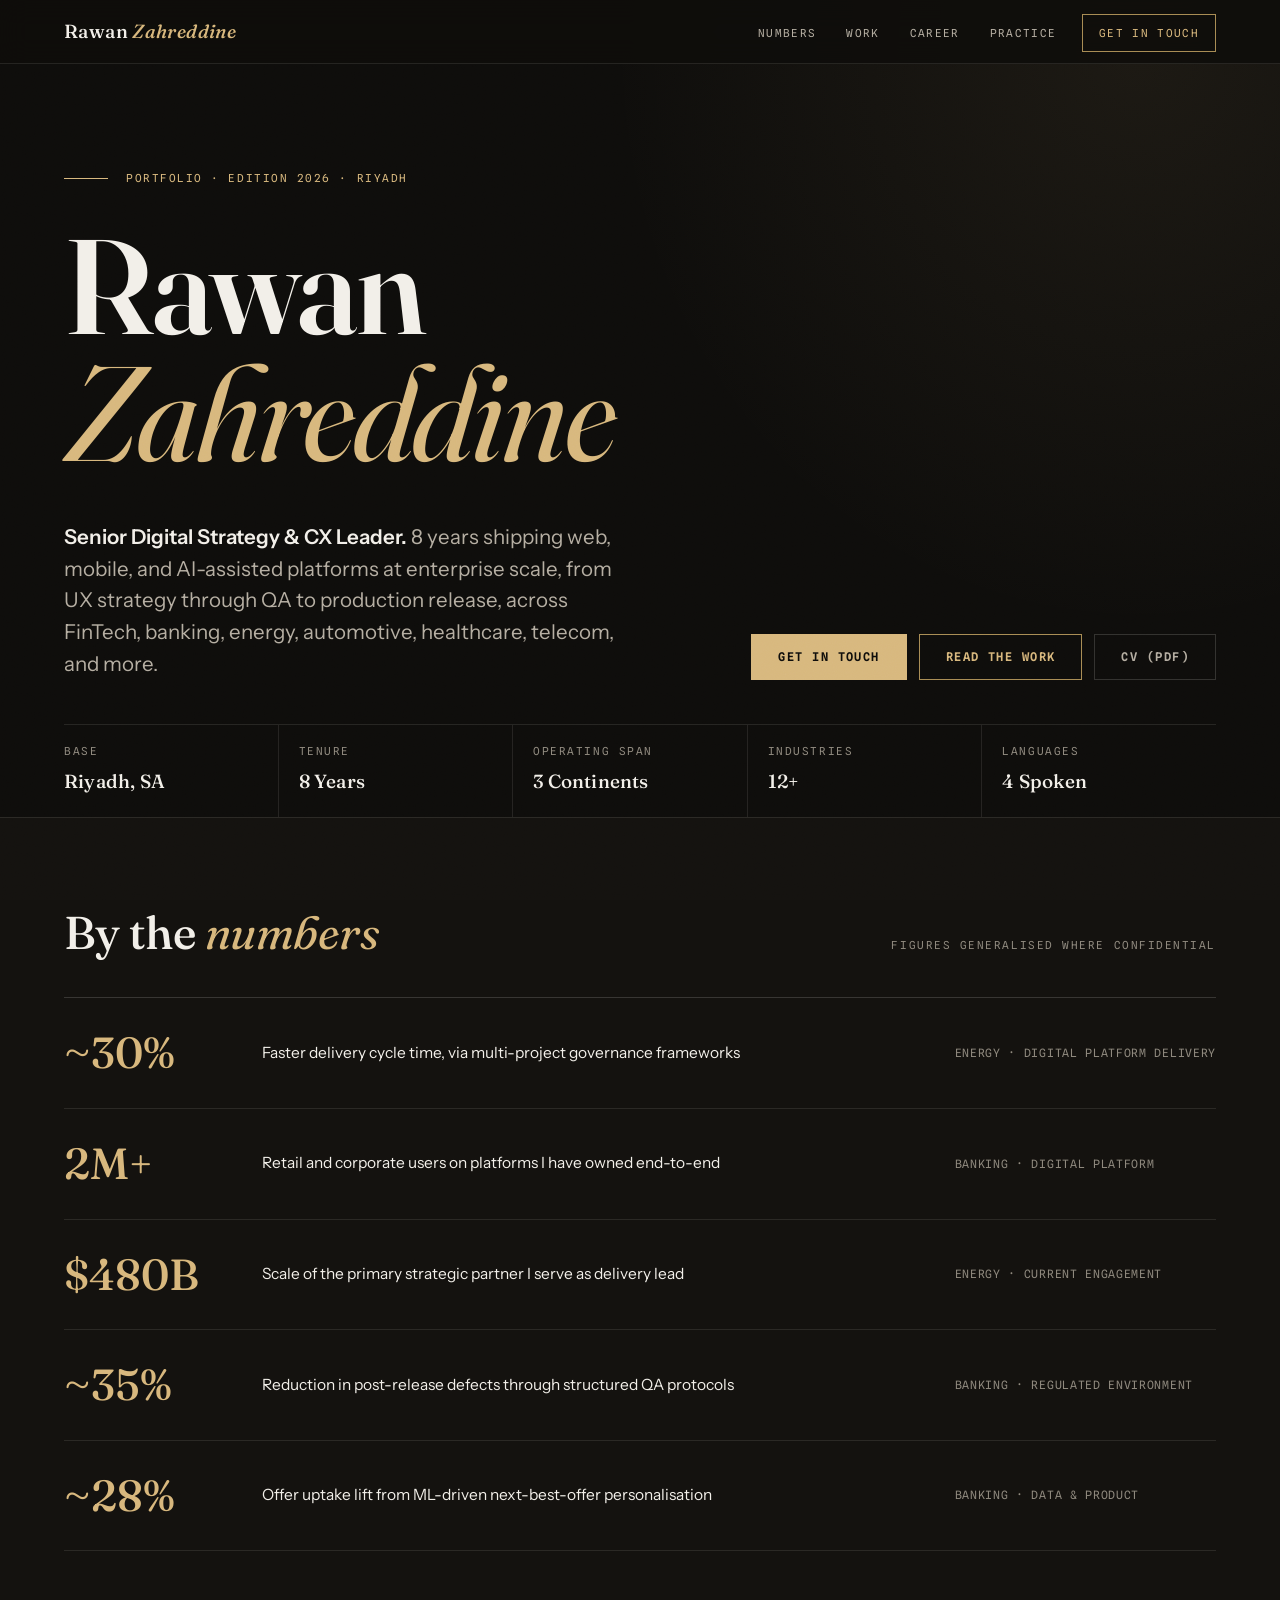
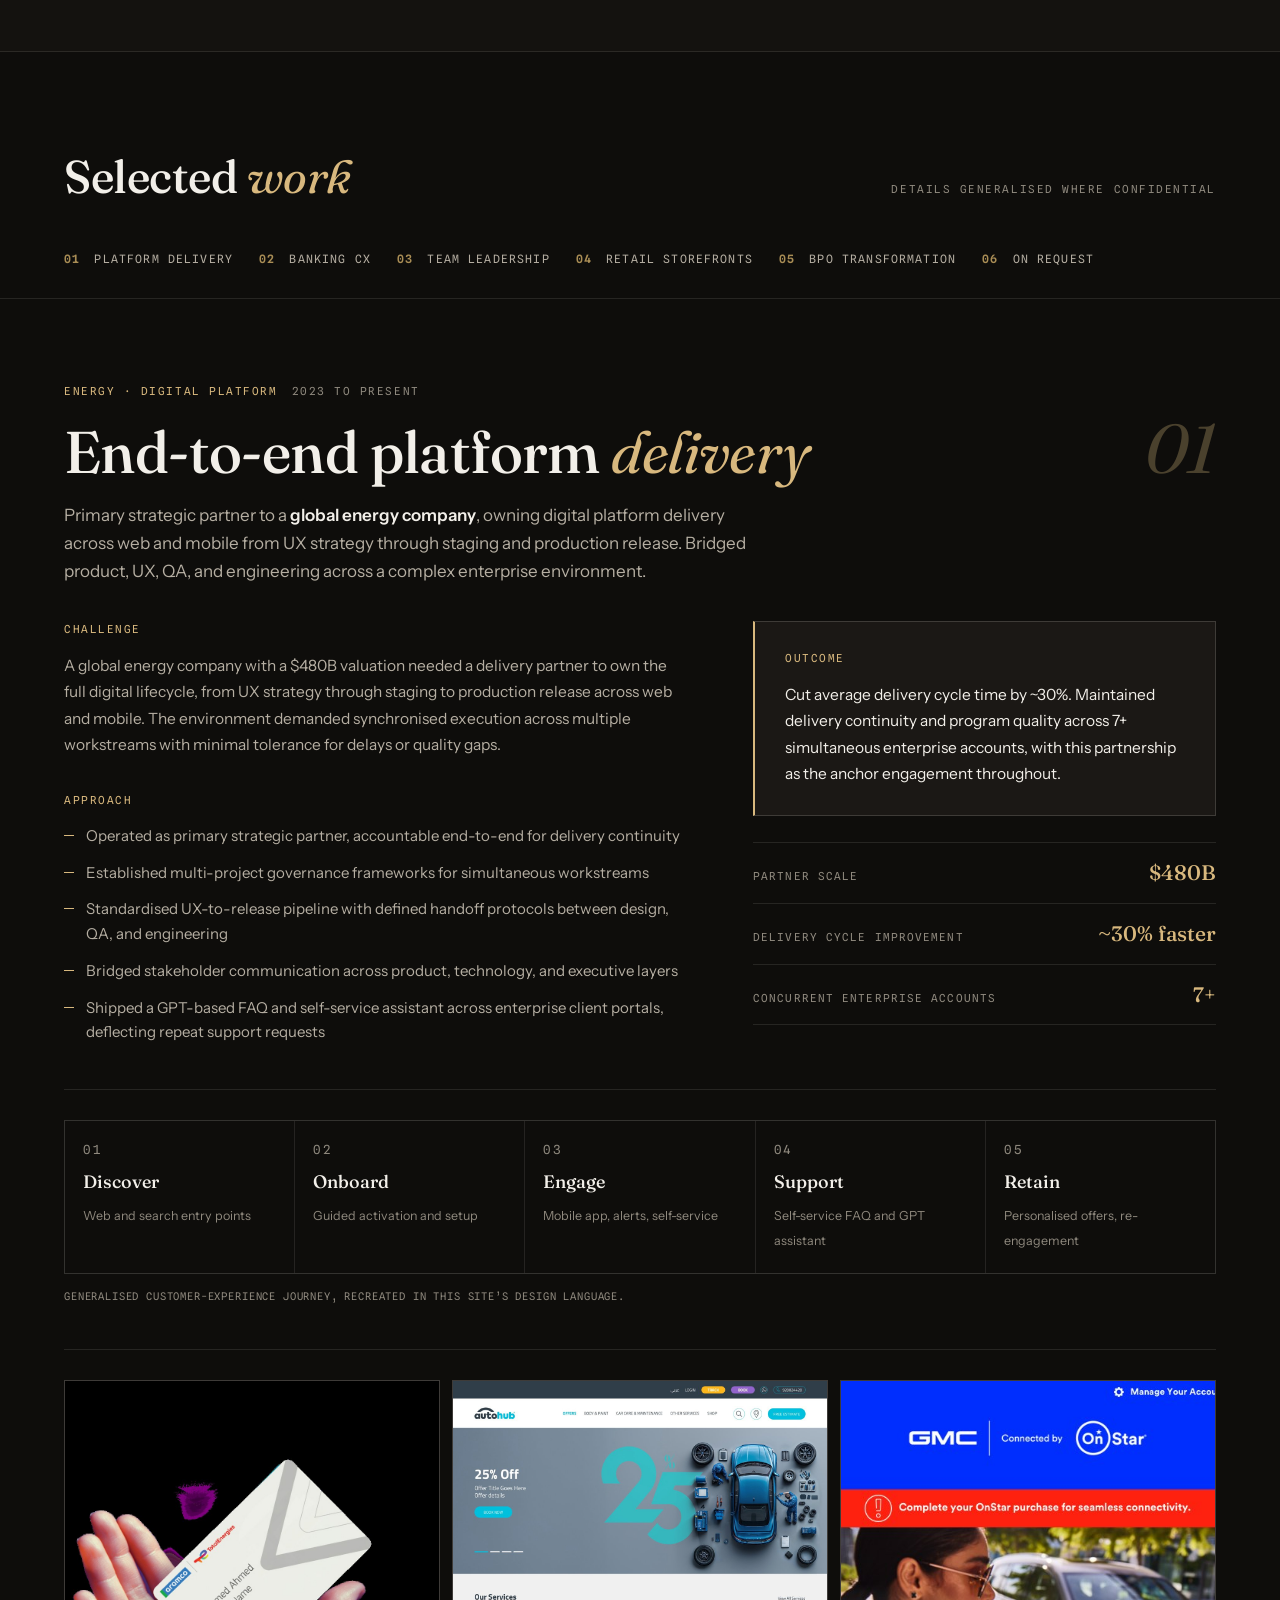
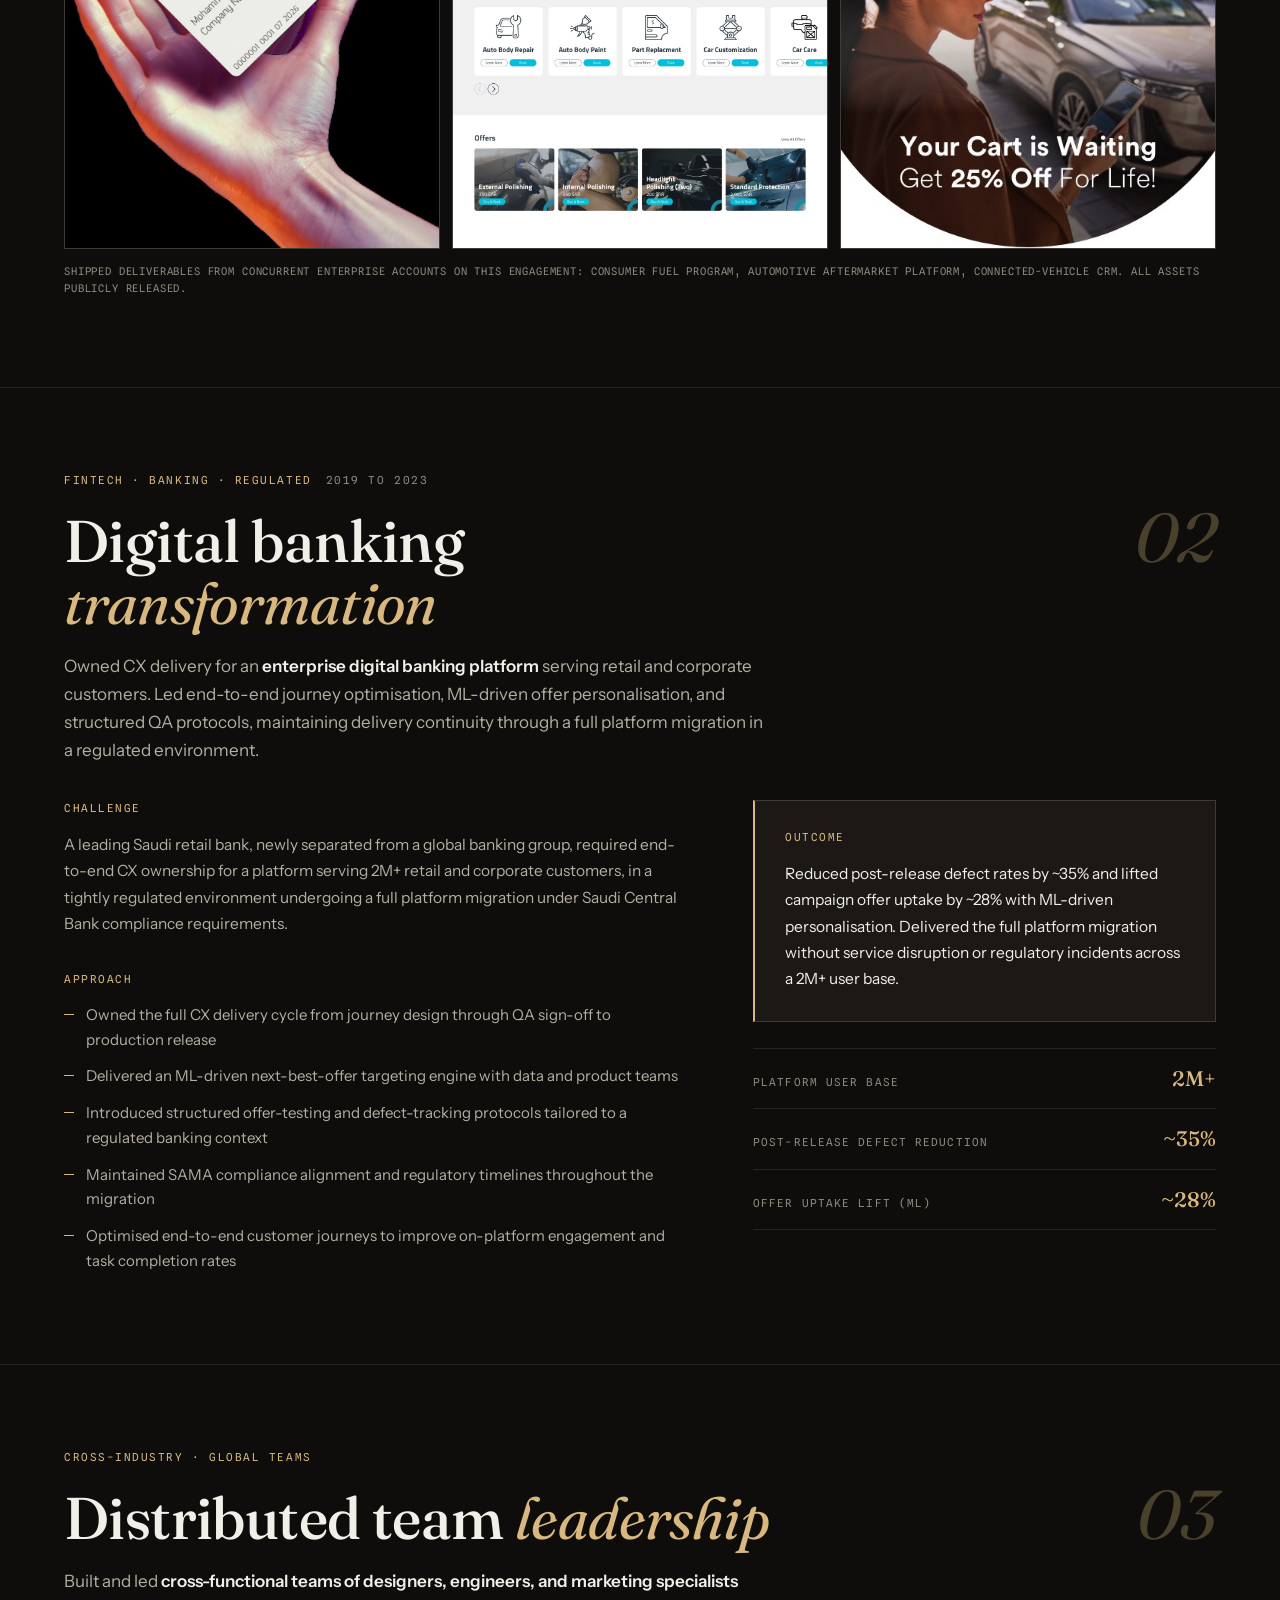
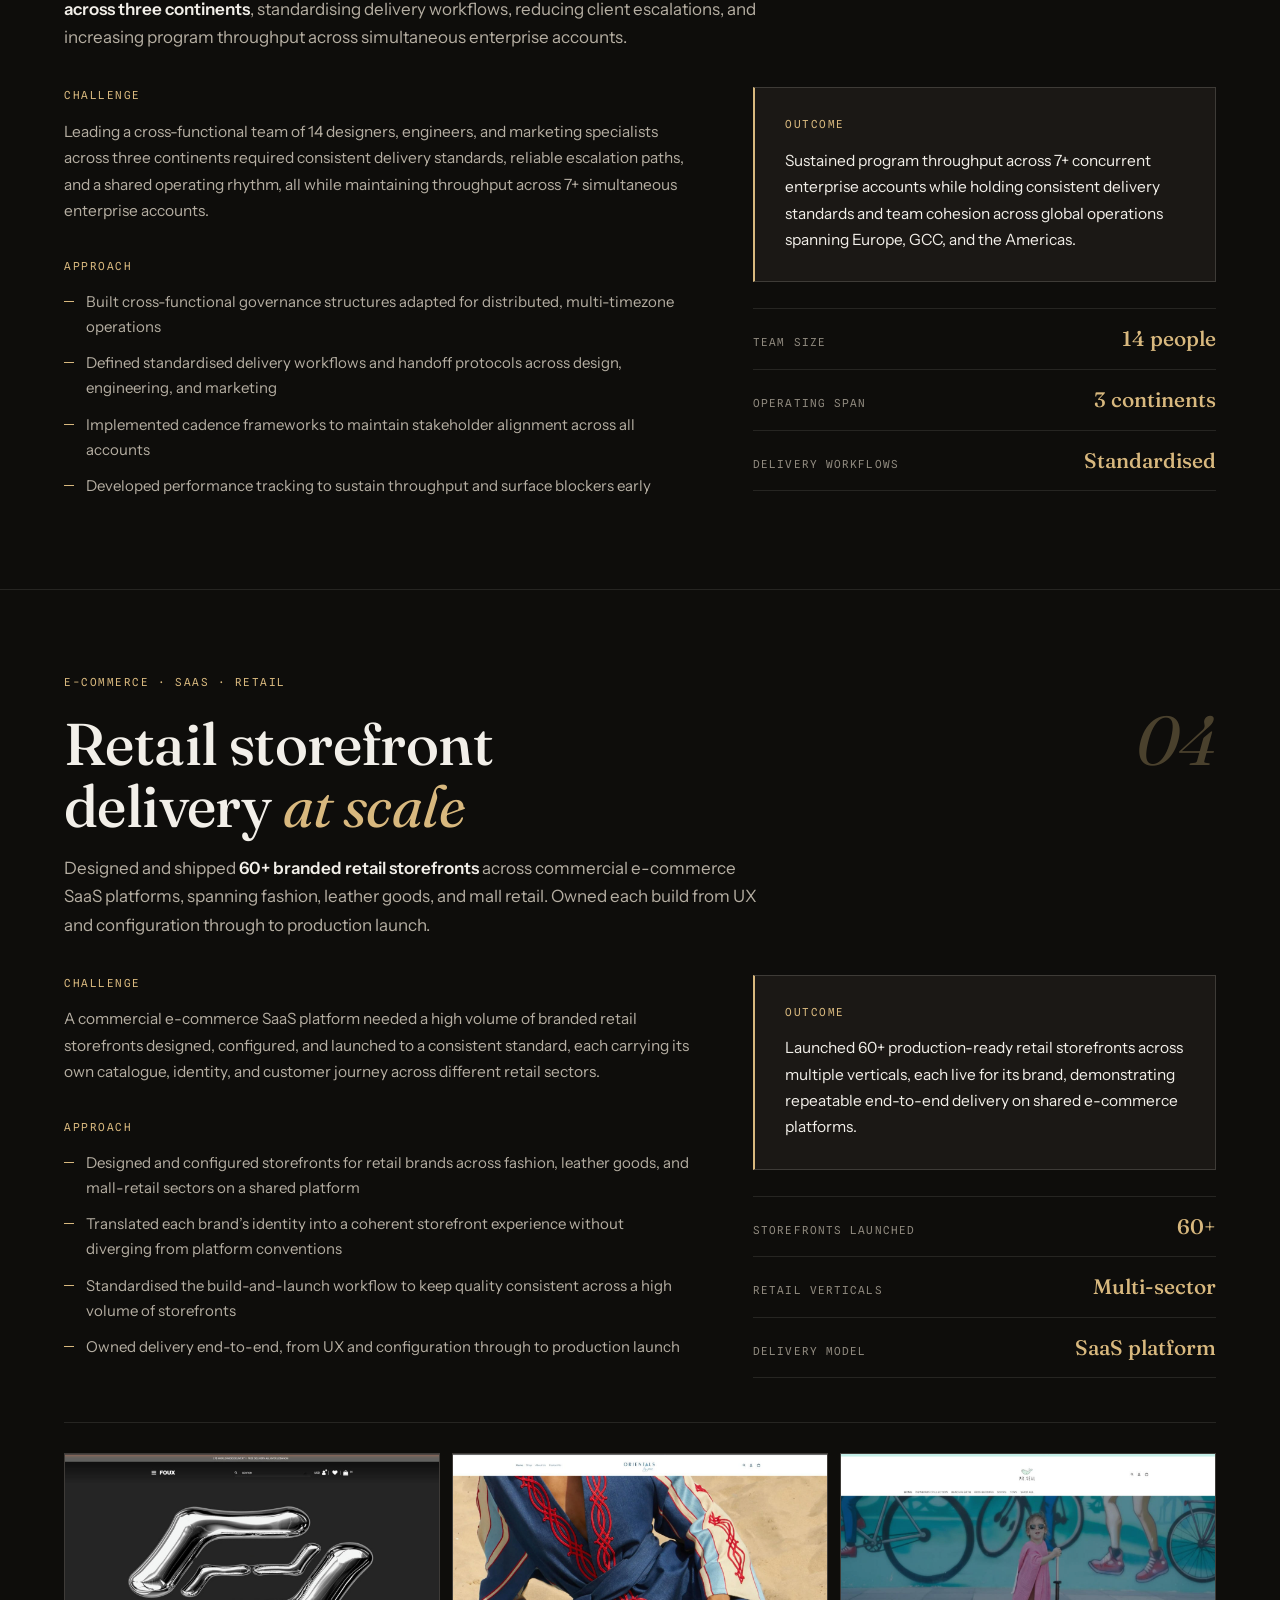
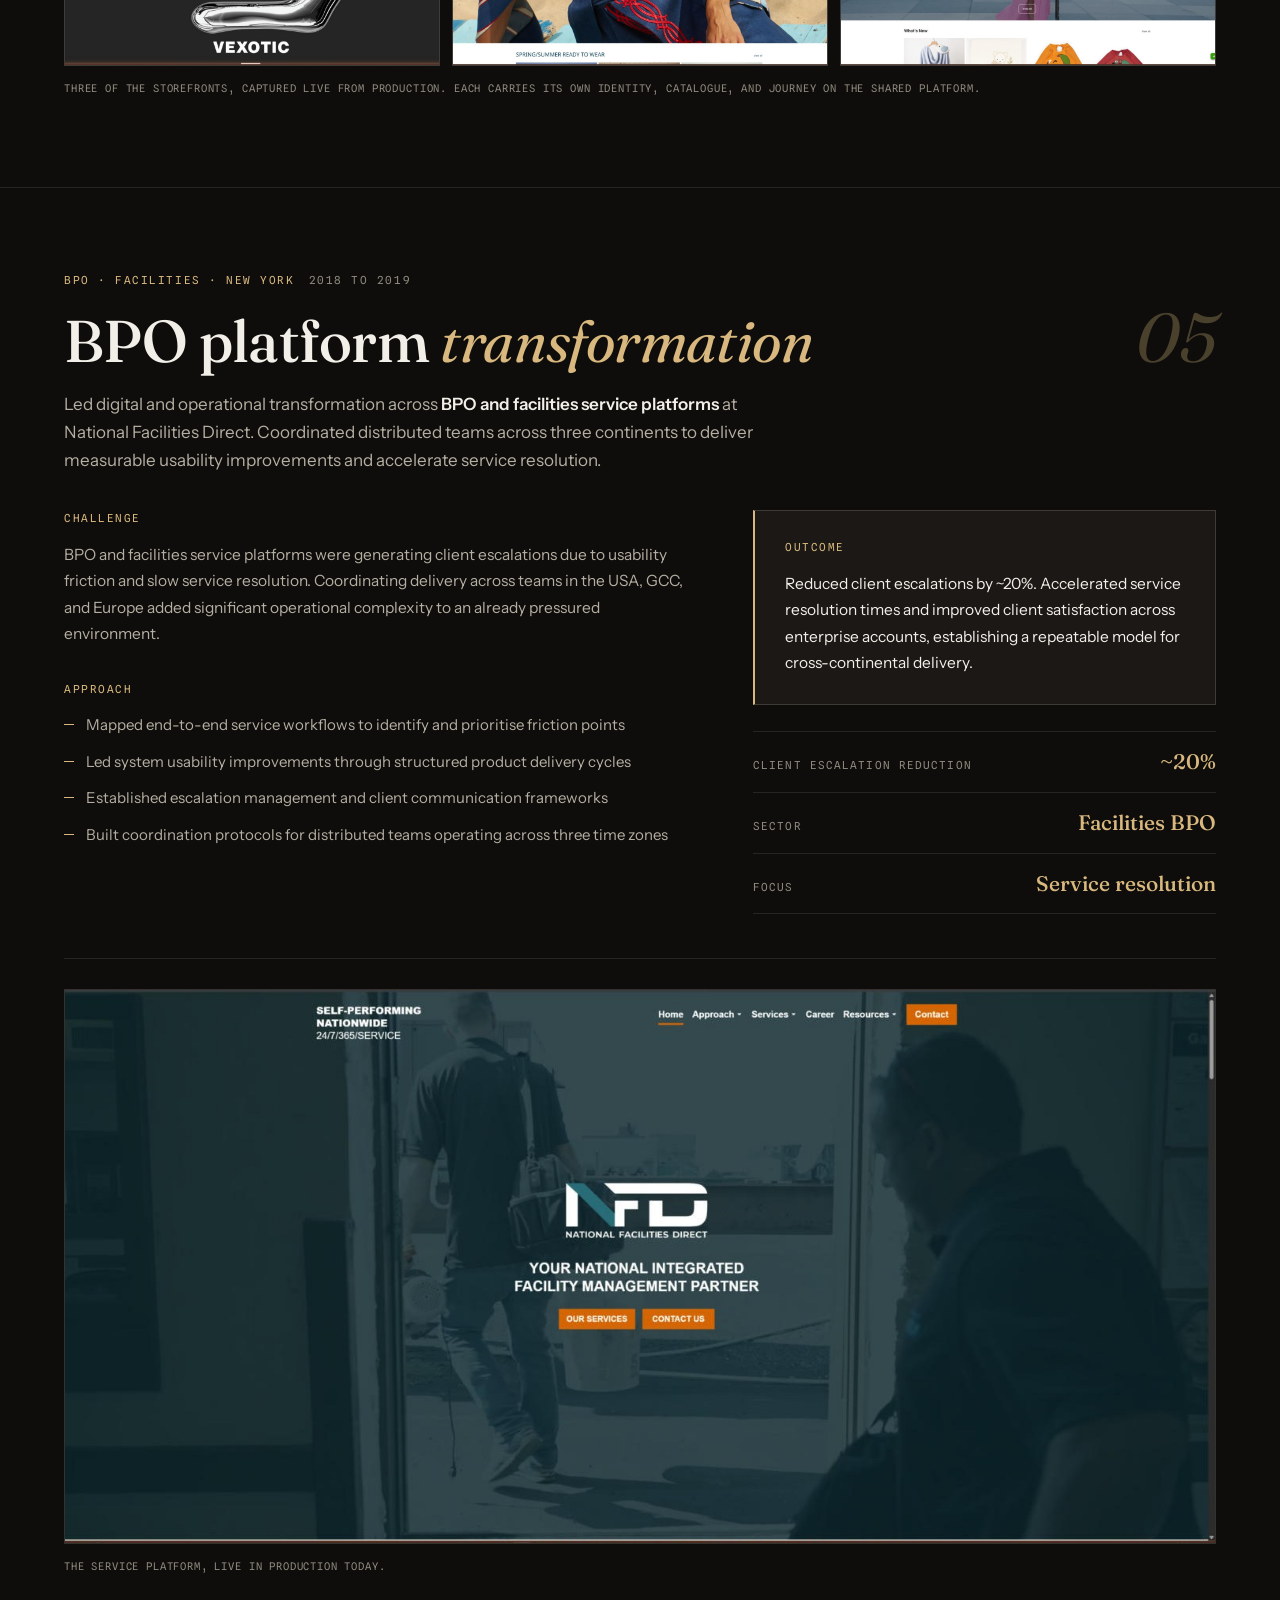
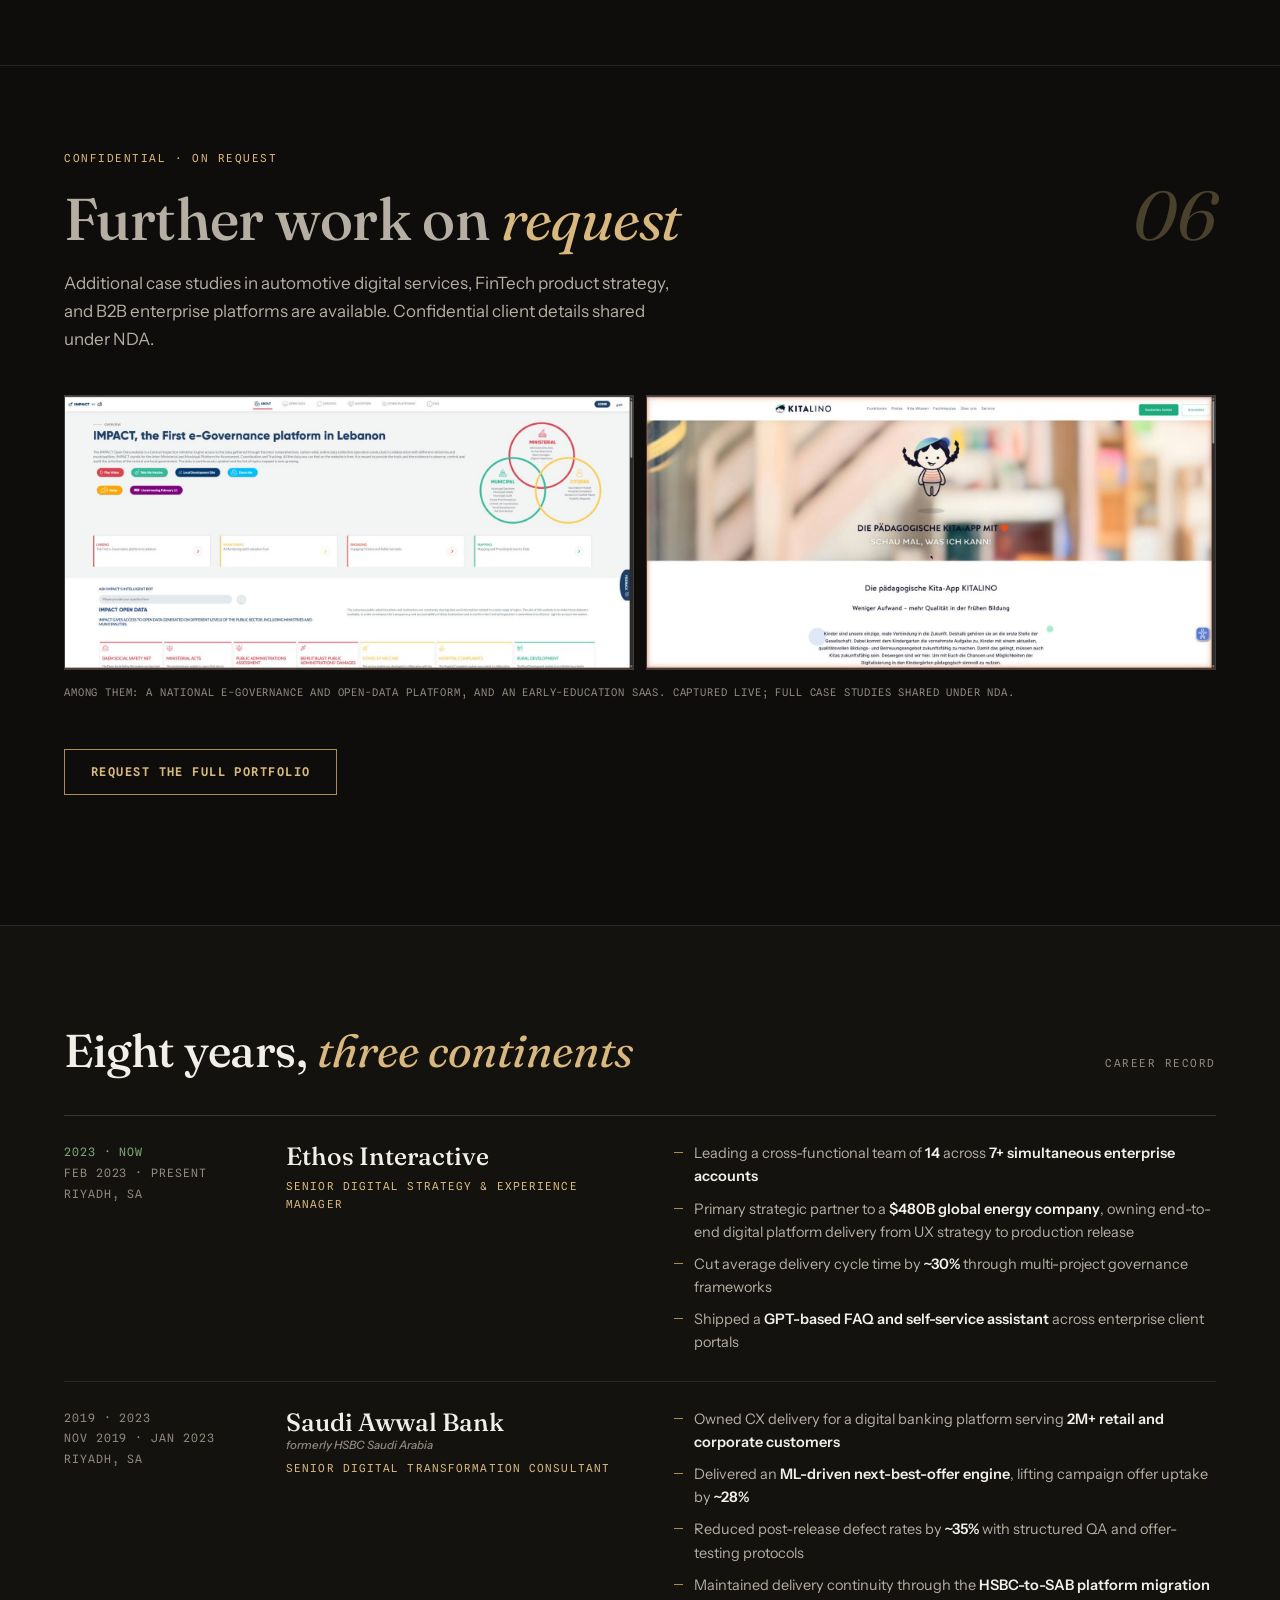
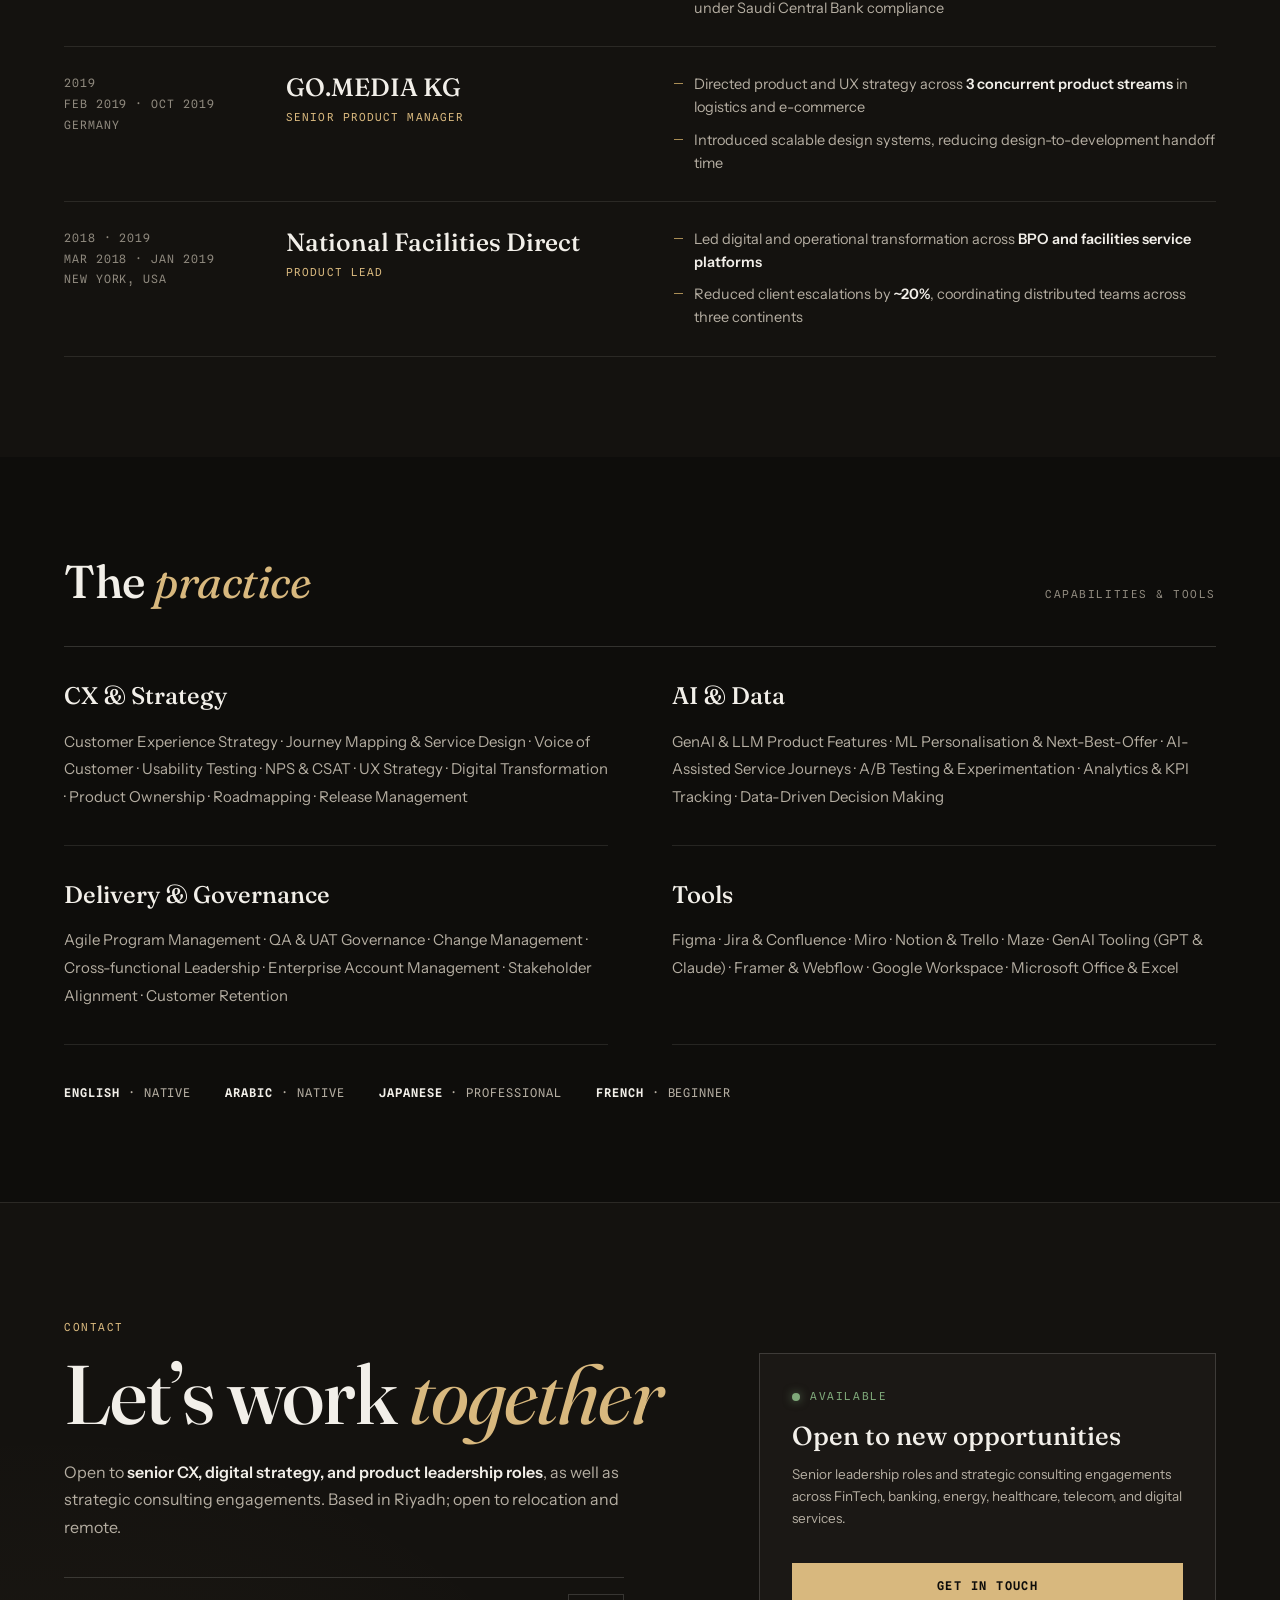
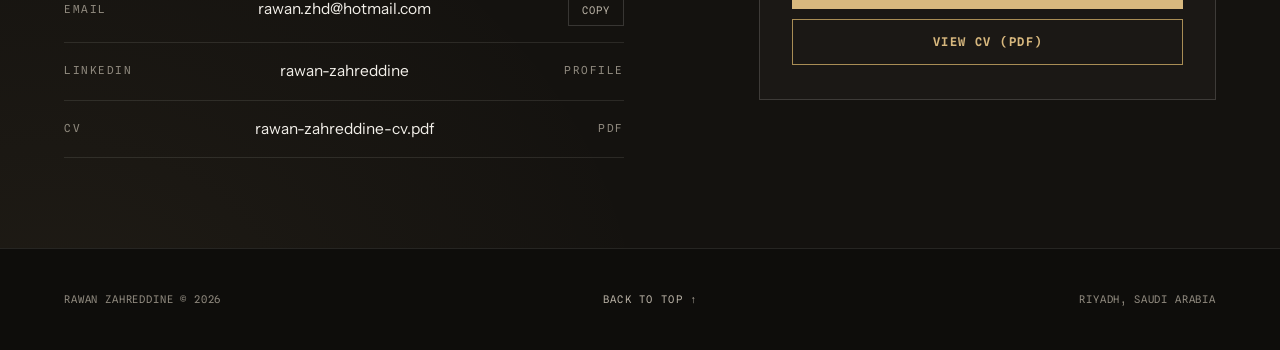
==== commit 38d75c40: "Widen career date column and numbers gutter" ====
--- a/index.html
+++ b/index.html
@@ -405,7 +405,7 @@
     </div>
     <div class="xp">
       <div class="xp-row reveal">
-        <div class="xp-when"><span class="now">2023 · Now</span><br>Feb 2023 · Present<br>Riyadh, SA</div>
+        <div class="xp-when"><span class="now">2023 · Now</span><br><span class="xp-dates">Feb 2023 · Present</span><br><span class="xp-loc">Riyadh, SA</span></div>
         <div><h3 class="xp-co">Ethos Interactive</h3><div class="xp-role">Senior Digital Strategy &amp; Experience Manager</div></div>
         <ul class="xp-notes">
           <li>Leading a cross-functional team of <strong>14</strong> across <strong>7+ simultaneous enterprise accounts</strong></li>
@@ -415,7 +415,7 @@
         </ul>
       </div>
       <div class="xp-row reveal">
-        <div class="xp-when">2019 · 2023<br>Nov 2019 · Jan 2023<br>Riyadh, SA</div>
+        <div class="xp-when">2019 · 2023<br><span class="xp-dates">Nov 2019 · Jan 2023</span><br><span class="xp-loc">Riyadh, SA</span></div>
         <div><h3 class="xp-co">Saudi Awwal Bank<small>formerly HSBC Saudi Arabia</small></h3><div class="xp-role">Senior Digital Transformation Consultant</div></div>
         <ul class="xp-notes">
           <li>Owned CX delivery for a digital banking platform serving <strong>2M+ retail and corporate customers</strong></li>
@@ -425,7 +425,7 @@
         </ul>
       </div>
       <div class="xp-row reveal">
-        <div class="xp-when">2019<br>Feb 2019 · Oct 2019<br>Germany</div>
+        <div class="xp-when">2019<br><span class="xp-dates">Feb 2019 · Oct 2019</span><br><span class="xp-loc">Germany</span></div>
         <div><h3 class="xp-co">GO.MEDIA KG</h3><div class="xp-role">Senior Product Manager</div></div>
         <ul class="xp-notes">
           <li>Directed product and UX strategy across <strong>3 concurrent product streams</strong> in logistics and e-commerce</li>
@@ -433,7 +433,7 @@
         </ul>
       </div>
       <div class="xp-row reveal">
-        <div class="xp-when">2018 · 2019<br>Mar 2018 · Jan 2019<br>New York, USA</div>
+        <div class="xp-when">2018 · 2019<br><span class="xp-dates">Mar 2018 · Jan 2019</span><br><span class="xp-loc">New York, USA</span></div>
         <div><h3 class="xp-co">National Facilities Direct</h3><div class="xp-role">Product Lead</div></div>
         <ul class="xp-notes">
           <li>Led digital and operational transformation across <strong>BPO and facilities service platforms</strong></li>
--- a/styles.css
+++ b/styles.css
@@ -132,7 +132,7 @@
 .ledger-row {
   grid-column: 1 / -1;
   display:grid; grid-template-columns: subgrid;
-  gap:10px 32px; align-items:center;
+  gap:10px 96px; align-items:center;
   padding:20px 0; border-bottom:1px solid var(--hairline);
 }
 @supports not (grid-template-columns: subgrid) {
@@ -202,8 +202,8 @@
 /* ── experience ledger ── */
 #experience { padding:100px 0; background:var(--ink-2); border-top:1px solid var(--hairline); }
 .xp { border-top:1px solid var(--hairline-2); }
-.xp-row { display:grid; grid-template-columns: 128px minmax(0,1.15fr) minmax(0,1.6fr); gap:8px 32px; padding:26px 0; border-bottom:1px solid var(--hairline); align-items:start; }
-.xp-when { font-family:var(--mono); font-size:11.5px; letter-spacing:0.08em; color:var(--stone-dim); line-height:1.8; text-transform:uppercase; }
+.xp-row { display:grid; grid-template-columns: 190px minmax(0,1.05fr) minmax(0,1.6fr); gap:8px 32px; padding:26px 0; border-bottom:1px solid var(--hairline); align-items:start; }
+.xp-when { font-family:var(--mono); font-size:11.5px; letter-spacing:0.08em; color:var(--stone-dim); line-height:1.8; text-transform:uppercase; white-space:nowrap; }
 .xp-when .now { color:var(--moss); }
 .xp-co { font-family:var(--serif); font-size:25px; font-weight:500; line-height:1.15; }
 .xp-co small { display:block; font-family:var(--sans); font-size:11.5px; color:var(--stone-dim); font-style:italic; margin-top:3px; }
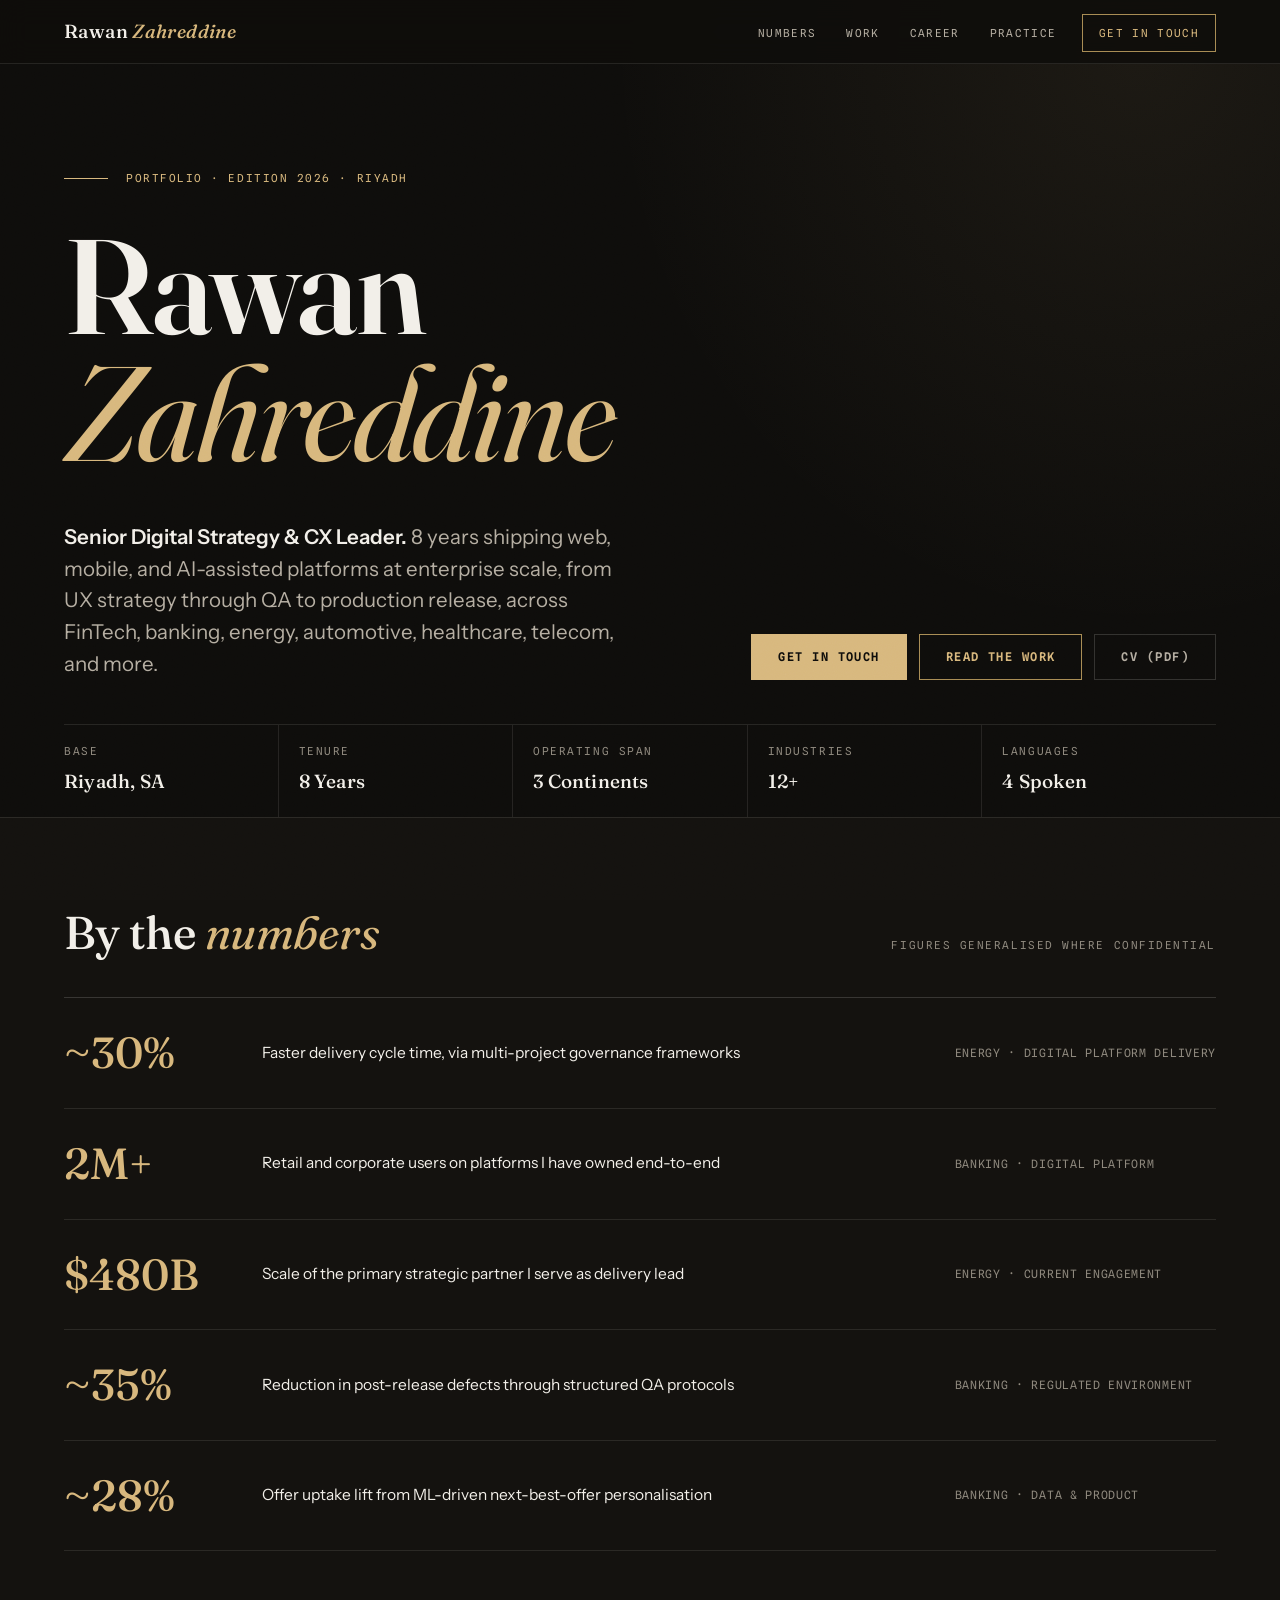
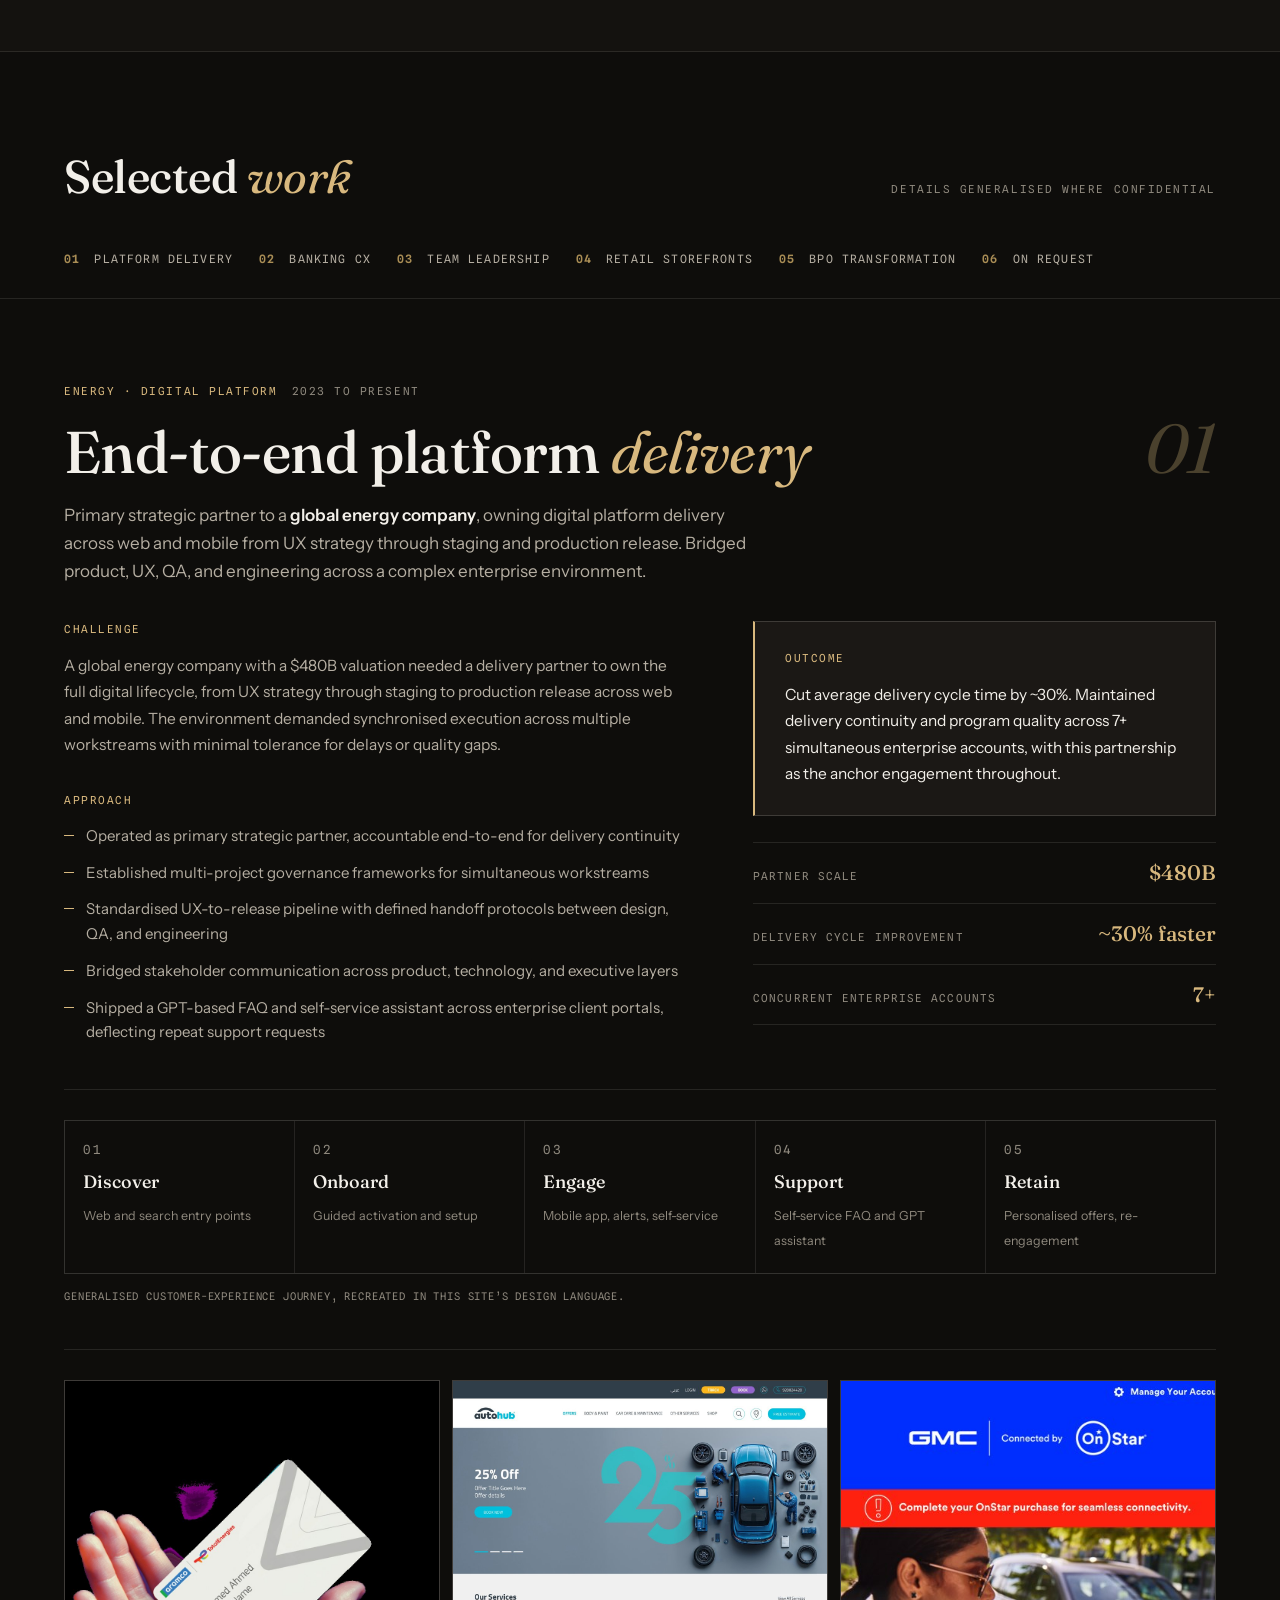
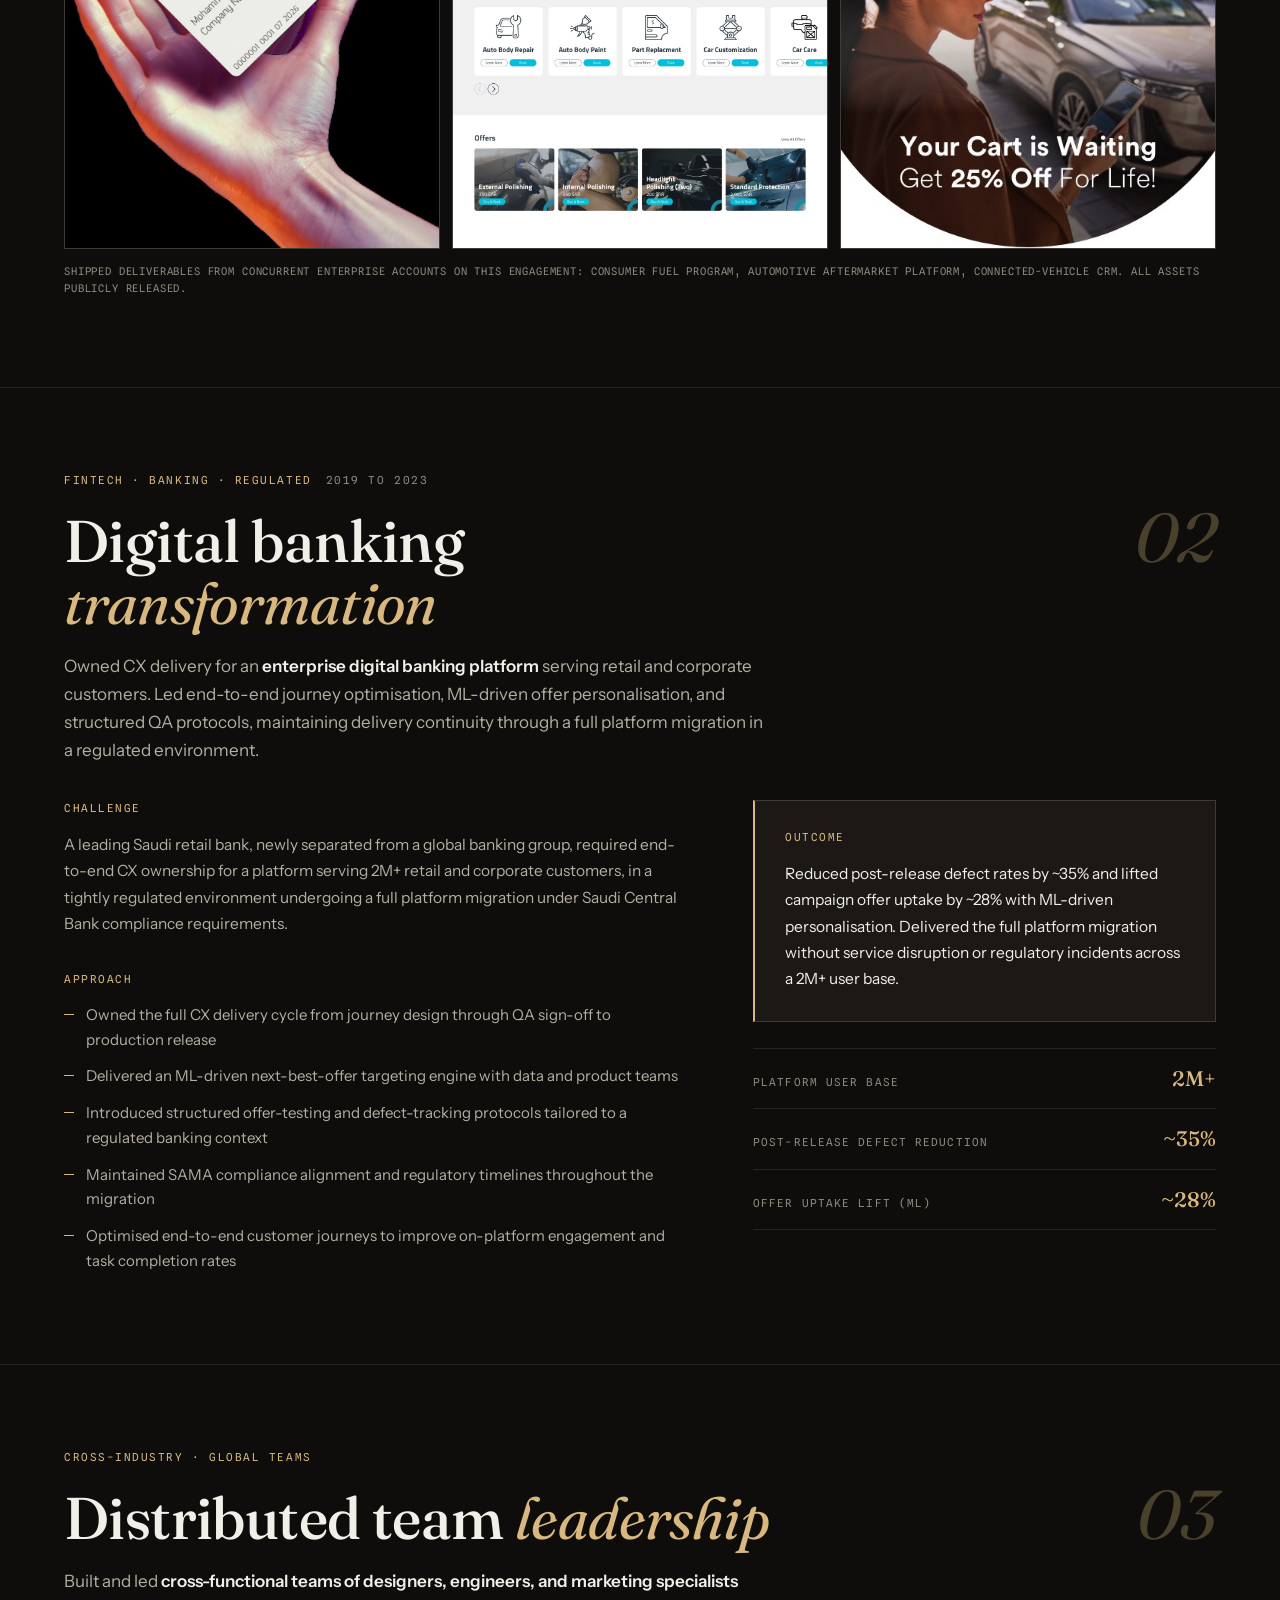
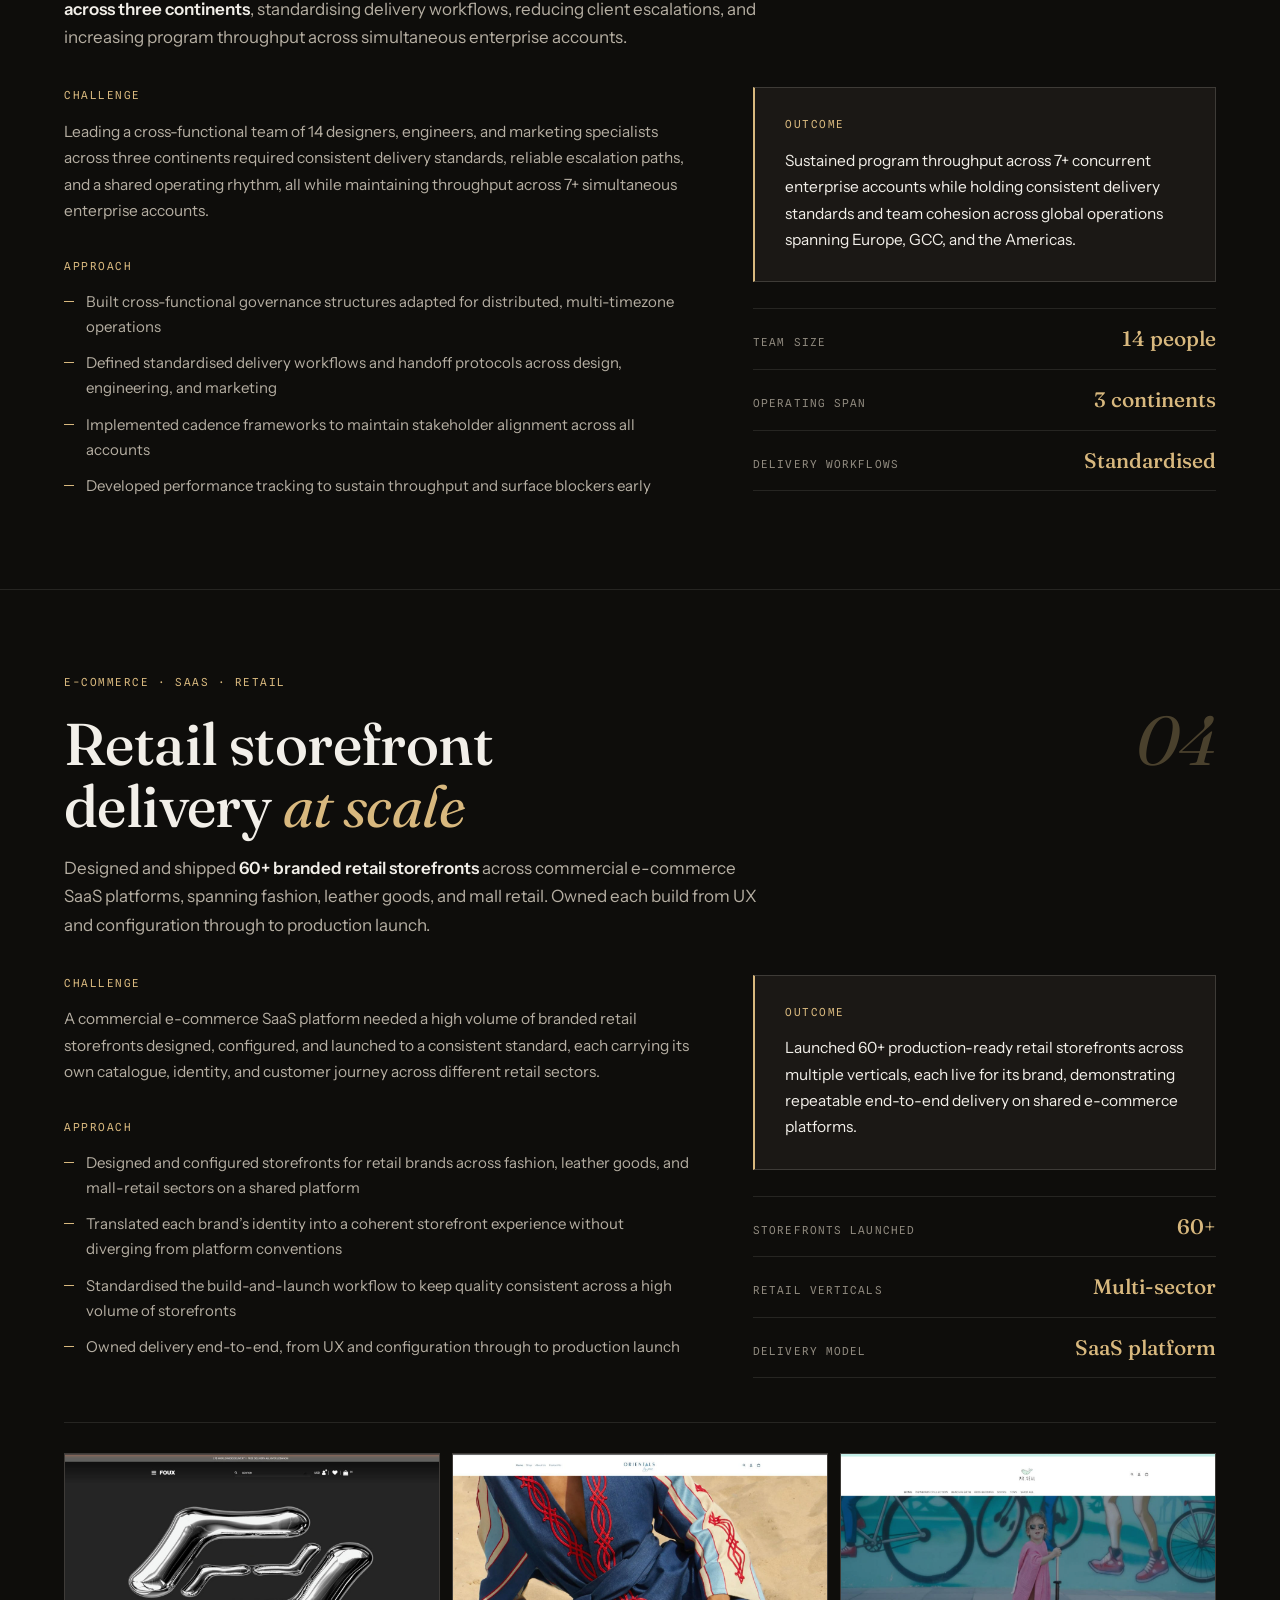
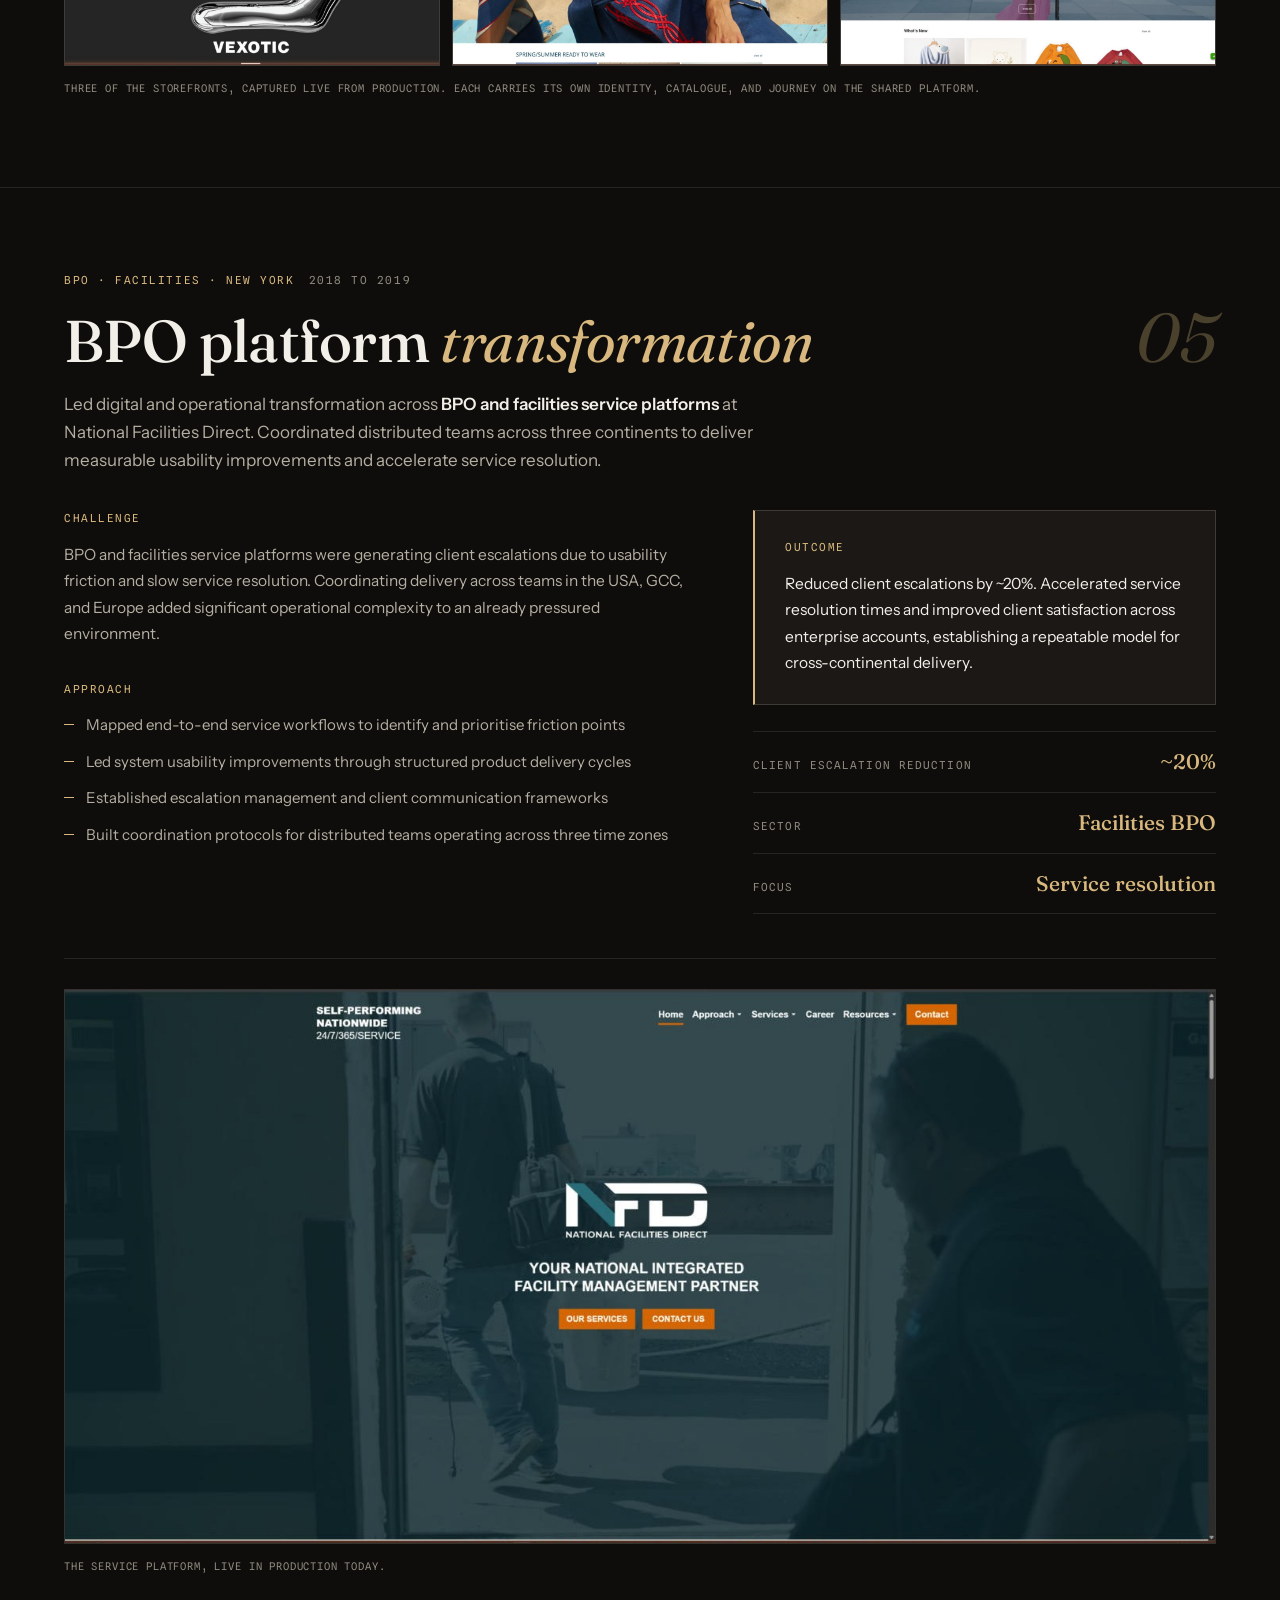
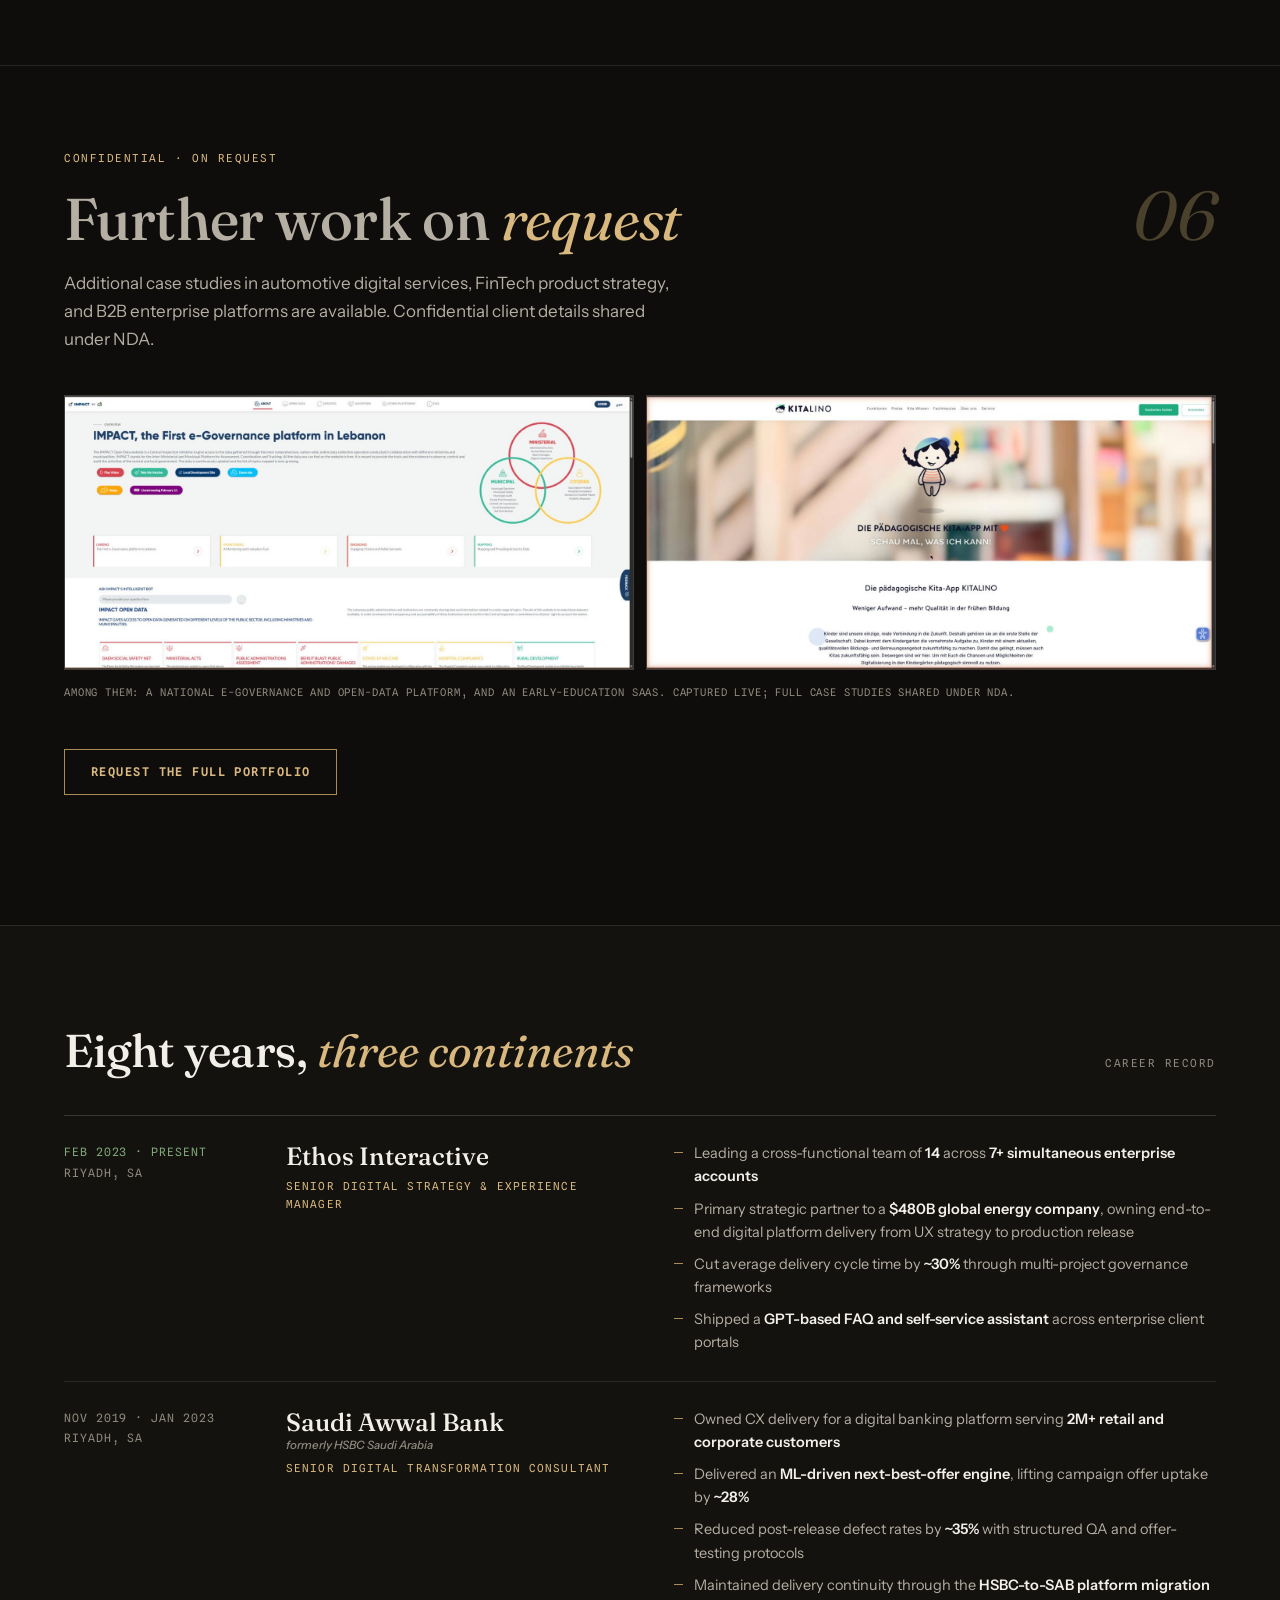
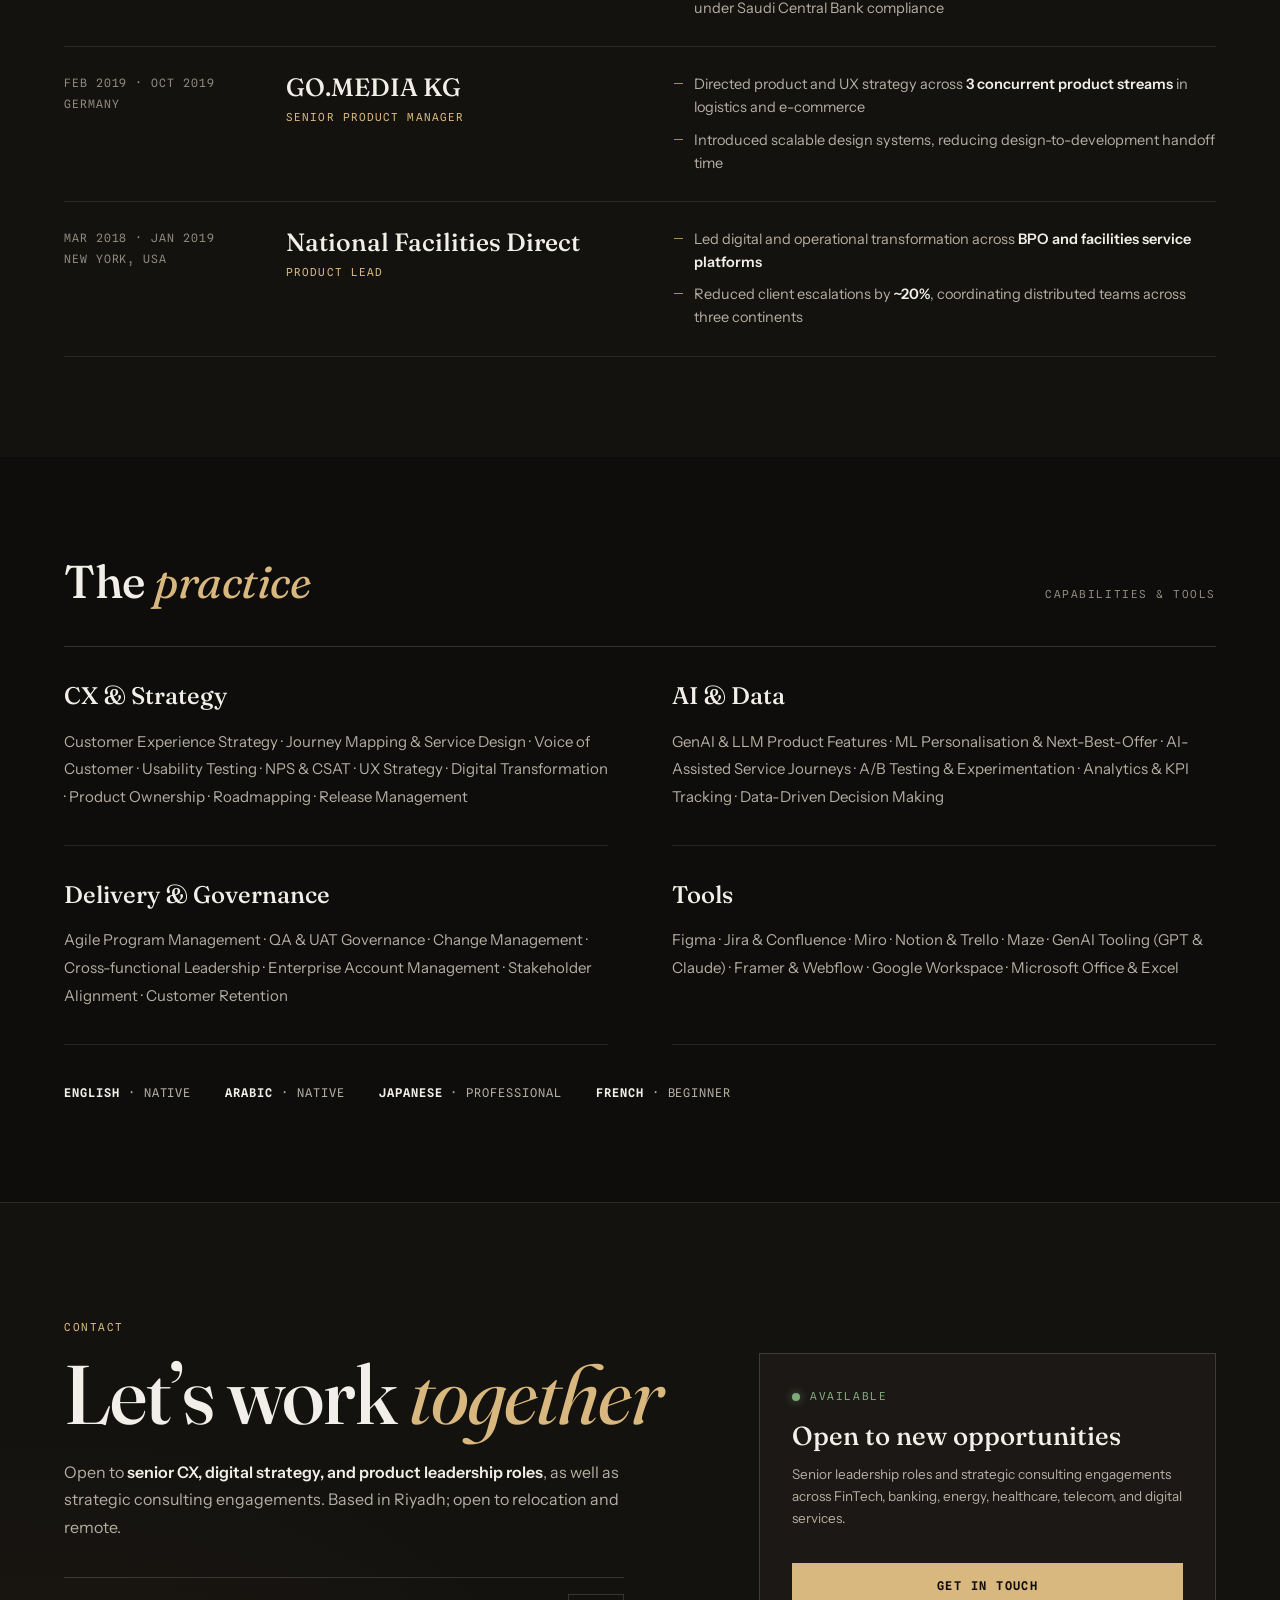
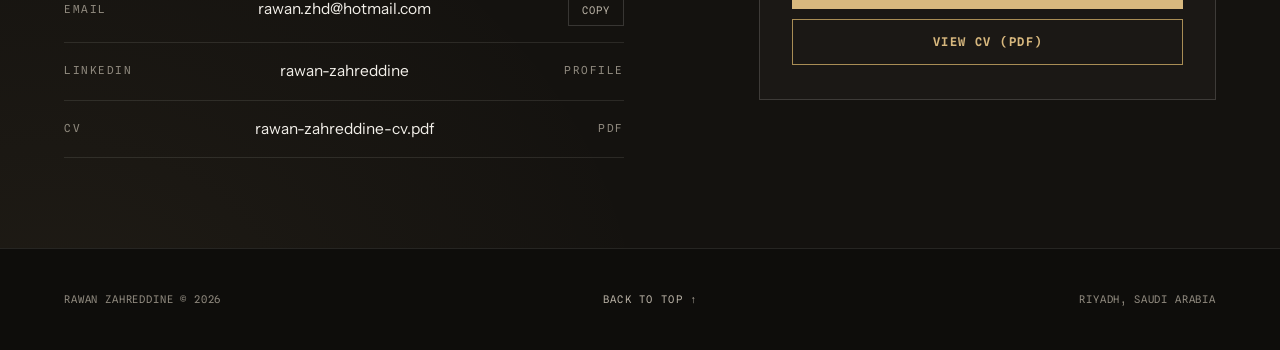
==== commit 21746320: "Remove redundant year range from career dates" ====
--- a/index.html
+++ b/index.html
@@ -405,7 +405,7 @@
     </div>
     <div class="xp">
       <div class="xp-row reveal">
-        <div class="xp-when"><span class="now">2023 · Now</span><br><span class="xp-dates">Feb 2023 · Present</span><br><span class="xp-loc">Riyadh, SA</span></div>
+        <div class="xp-when"><span class="now">Feb 2023 · Present</span><br><span class="xp-loc">Riyadh, SA</span></div>
         <div><h3 class="xp-co">Ethos Interactive</h3><div class="xp-role">Senior Digital Strategy &amp; Experience Manager</div></div>
         <ul class="xp-notes">
           <li>Leading a cross-functional team of <strong>14</strong> across <strong>7+ simultaneous enterprise accounts</strong></li>
@@ -415,7 +415,7 @@
         </ul>
       </div>
       <div class="xp-row reveal">
-        <div class="xp-when">2019 · 2023<br><span class="xp-dates">Nov 2019 · Jan 2023</span><br><span class="xp-loc">Riyadh, SA</span></div>
+        <div class="xp-when"><span class="xp-dates">Nov 2019 · Jan 2023</span><br><span class="xp-loc">Riyadh, SA</span></div>
         <div><h3 class="xp-co">Saudi Awwal Bank<small>formerly HSBC Saudi Arabia</small></h3><div class="xp-role">Senior Digital Transformation Consultant</div></div>
         <ul class="xp-notes">
           <li>Owned CX delivery for a digital banking platform serving <strong>2M+ retail and corporate customers</strong></li>
@@ -425,7 +425,7 @@
         </ul>
       </div>
       <div class="xp-row reveal">
-        <div class="xp-when">2019<br><span class="xp-dates">Feb 2019 · Oct 2019</span><br><span class="xp-loc">Germany</span></div>
+        <div class="xp-when"><span class="xp-dates">Feb 2019 · Oct 2019</span><br><span class="xp-loc">Germany</span></div>
         <div><h3 class="xp-co">GO.MEDIA KG</h3><div class="xp-role">Senior Product Manager</div></div>
         <ul class="xp-notes">
           <li>Directed product and UX strategy across <strong>3 concurrent product streams</strong> in logistics and e-commerce</li>
@@ -433,7 +433,7 @@
         </ul>
       </div>
       <div class="xp-row reveal">
-        <div class="xp-when">2018 · 2019<br><span class="xp-dates">Mar 2018 · Jan 2019</span><br><span class="xp-loc">New York, USA</span></div>
+        <div class="xp-when"><span class="xp-dates">Mar 2018 · Jan 2019</span><br><span class="xp-loc">New York, USA</span></div>
         <div><h3 class="xp-co">National Facilities Direct</h3><div class="xp-role">Product Lead</div></div>
         <ul class="xp-notes">
           <li>Led digital and operational transformation across <strong>BPO and facilities service platforms</strong></li>
